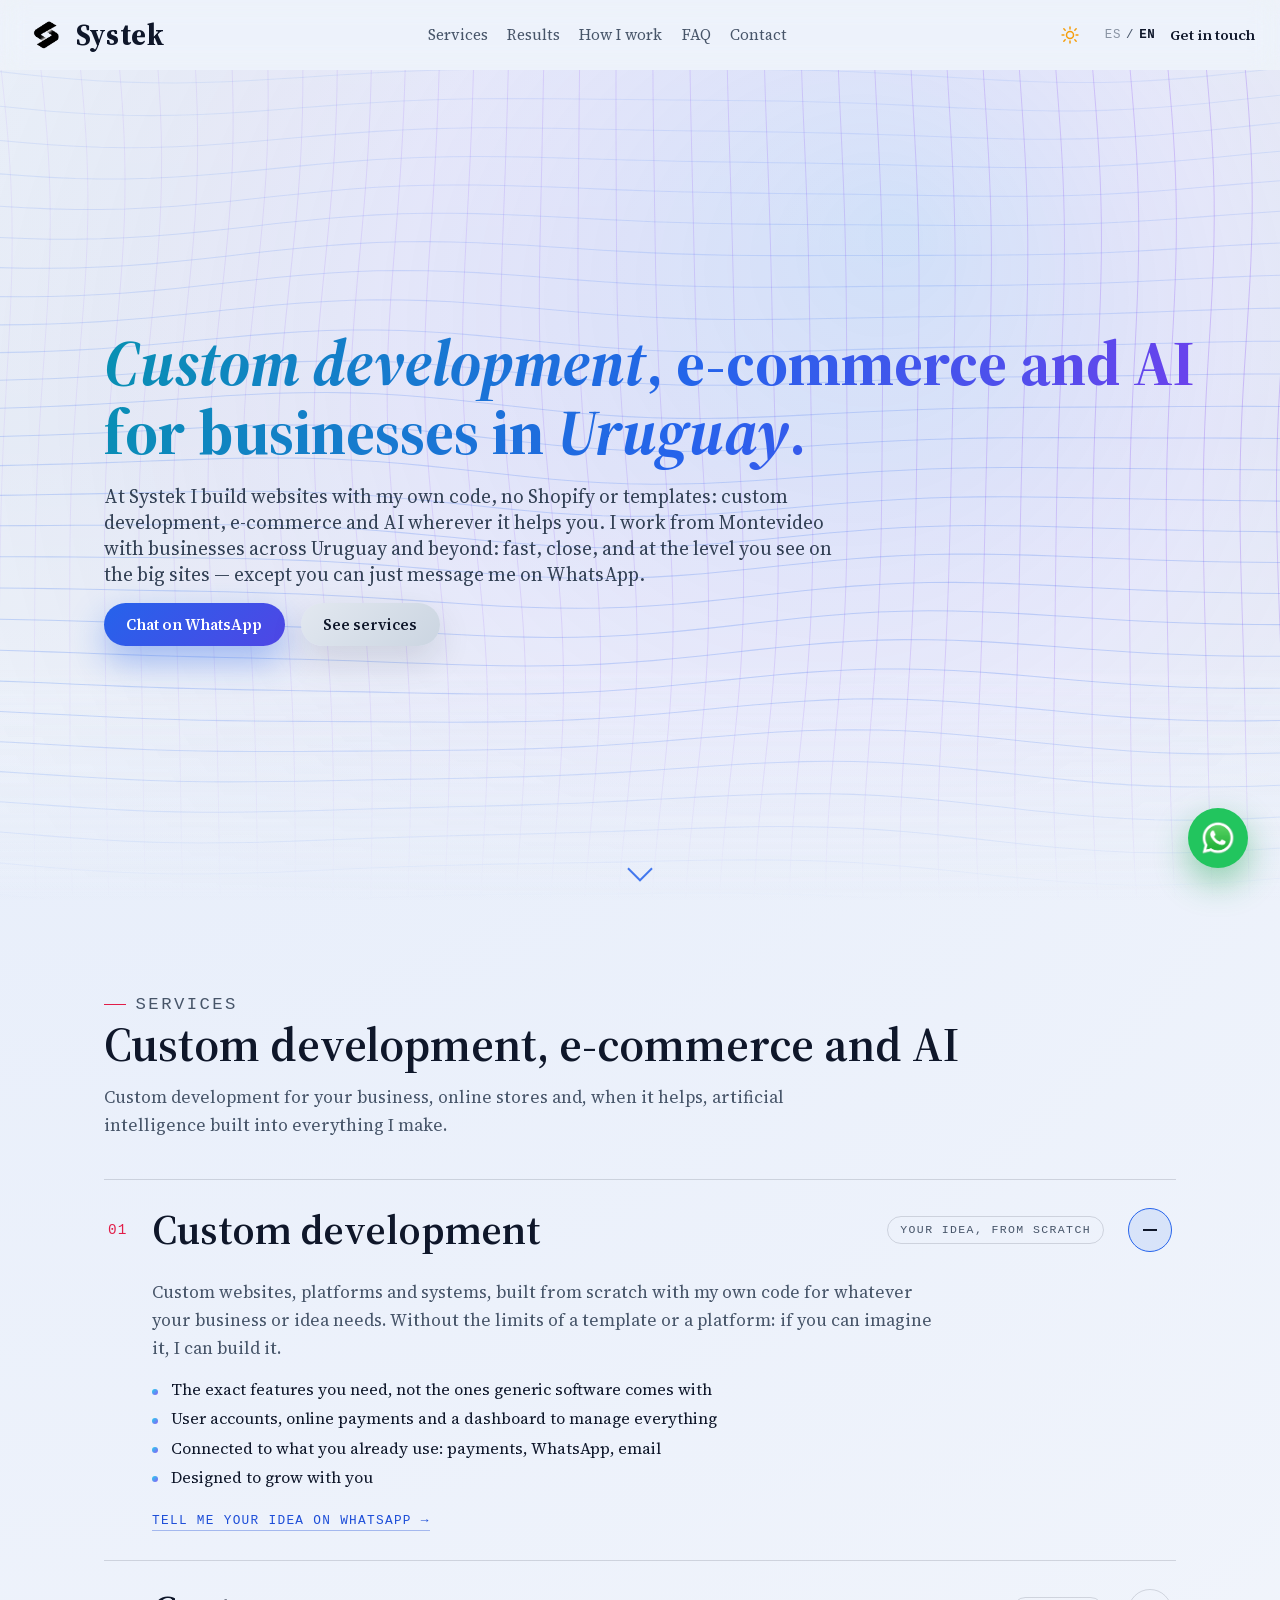
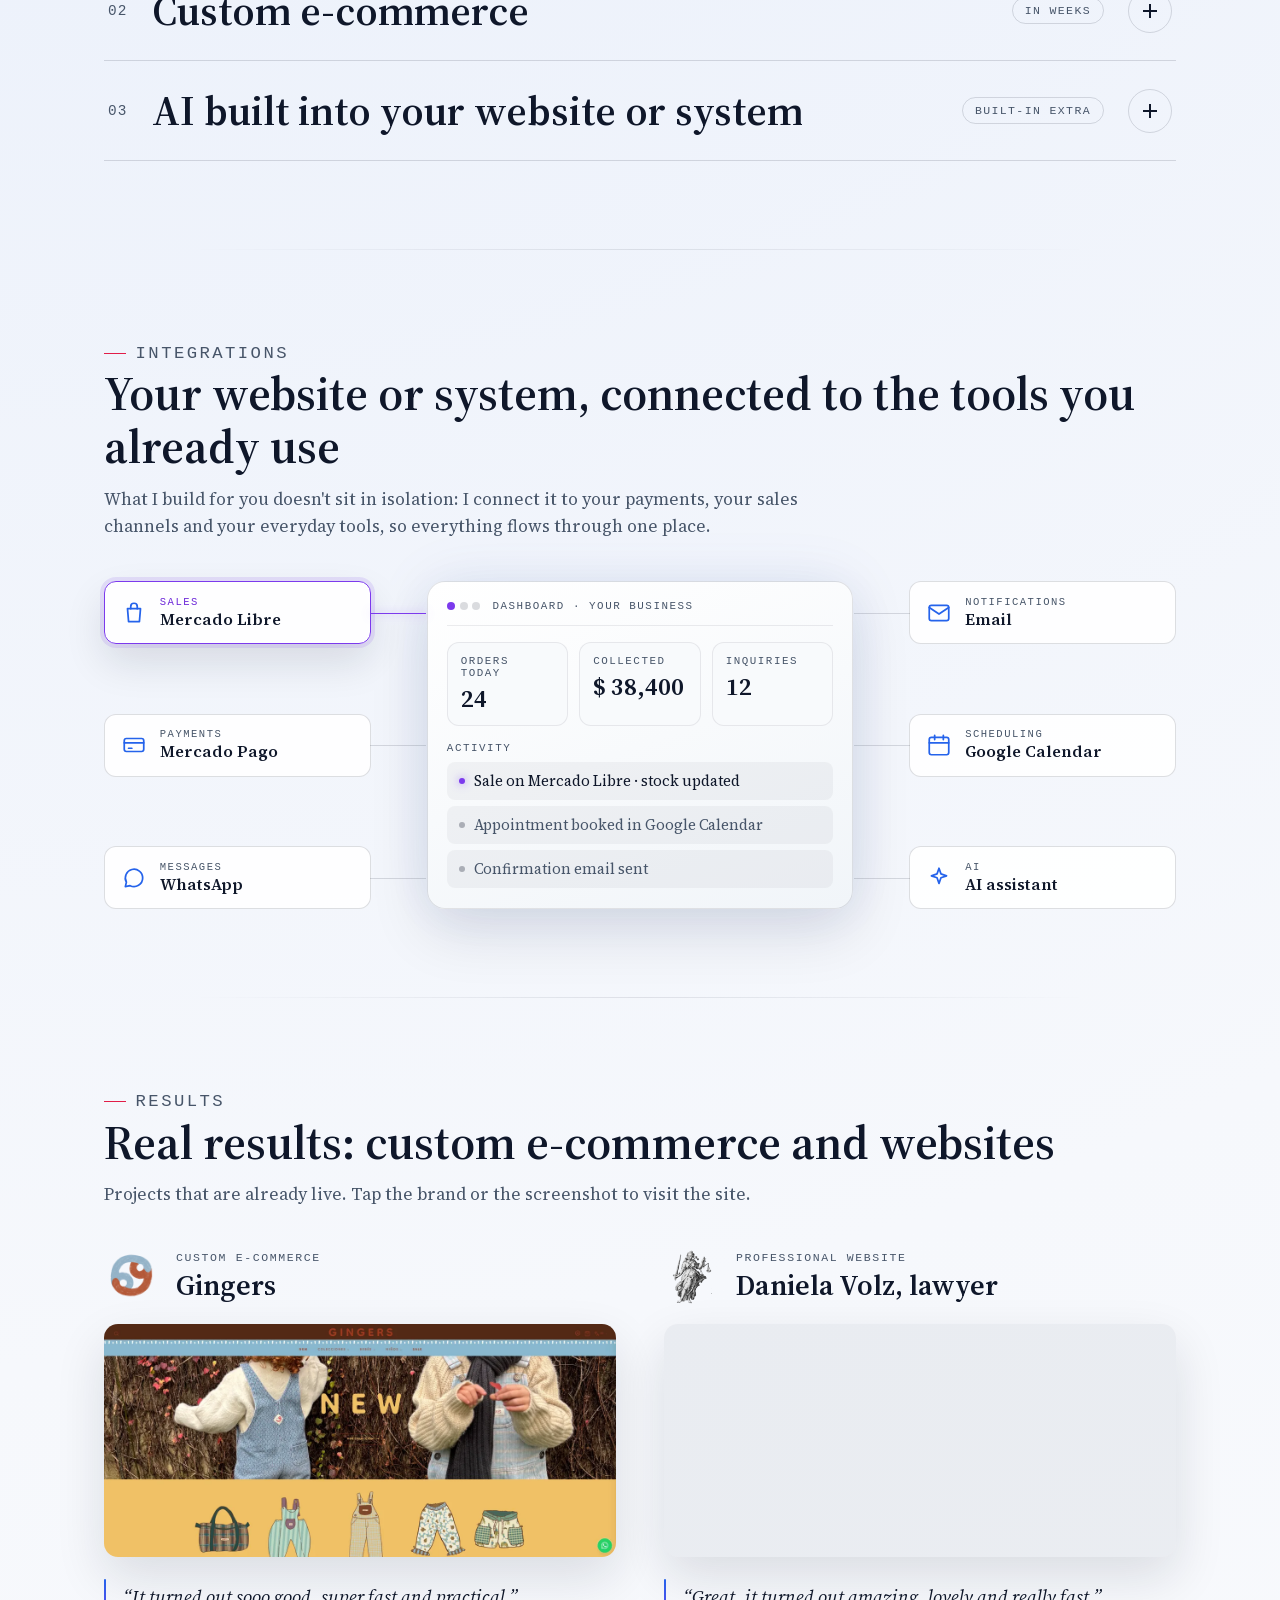
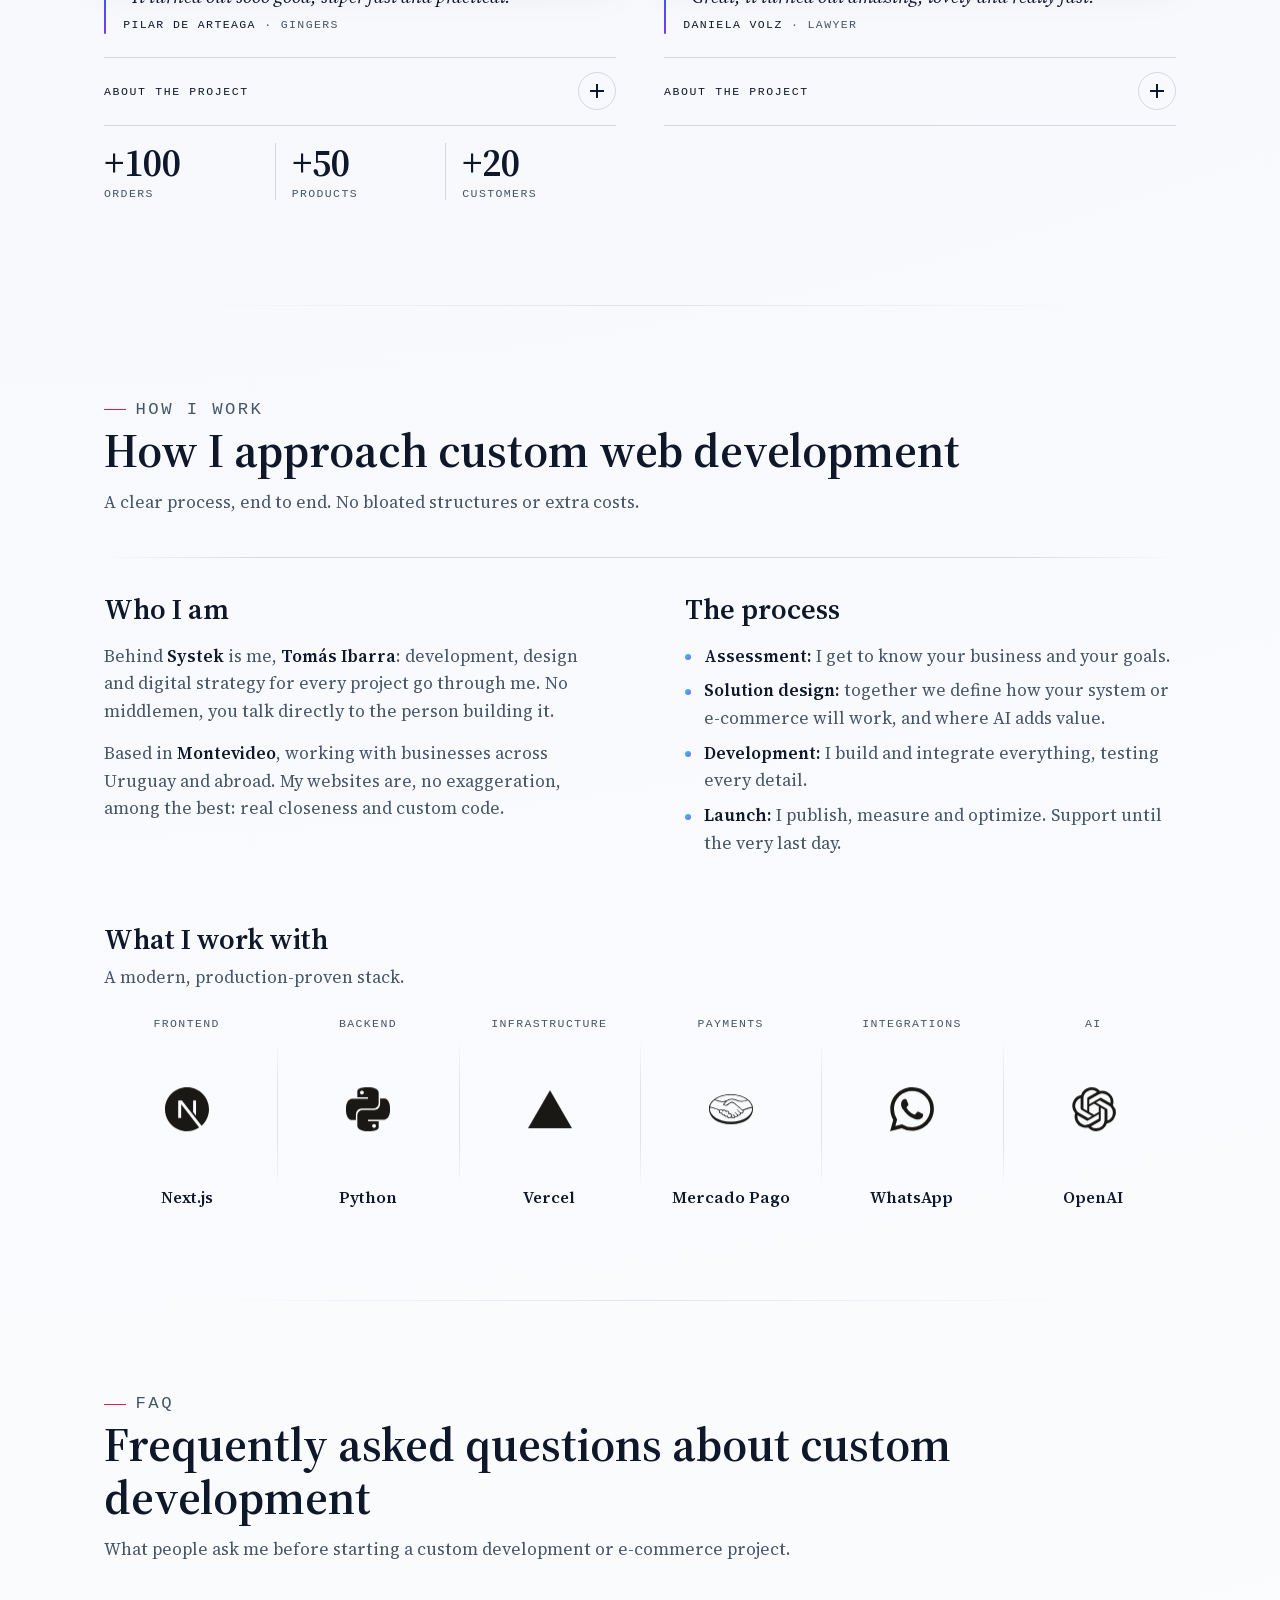
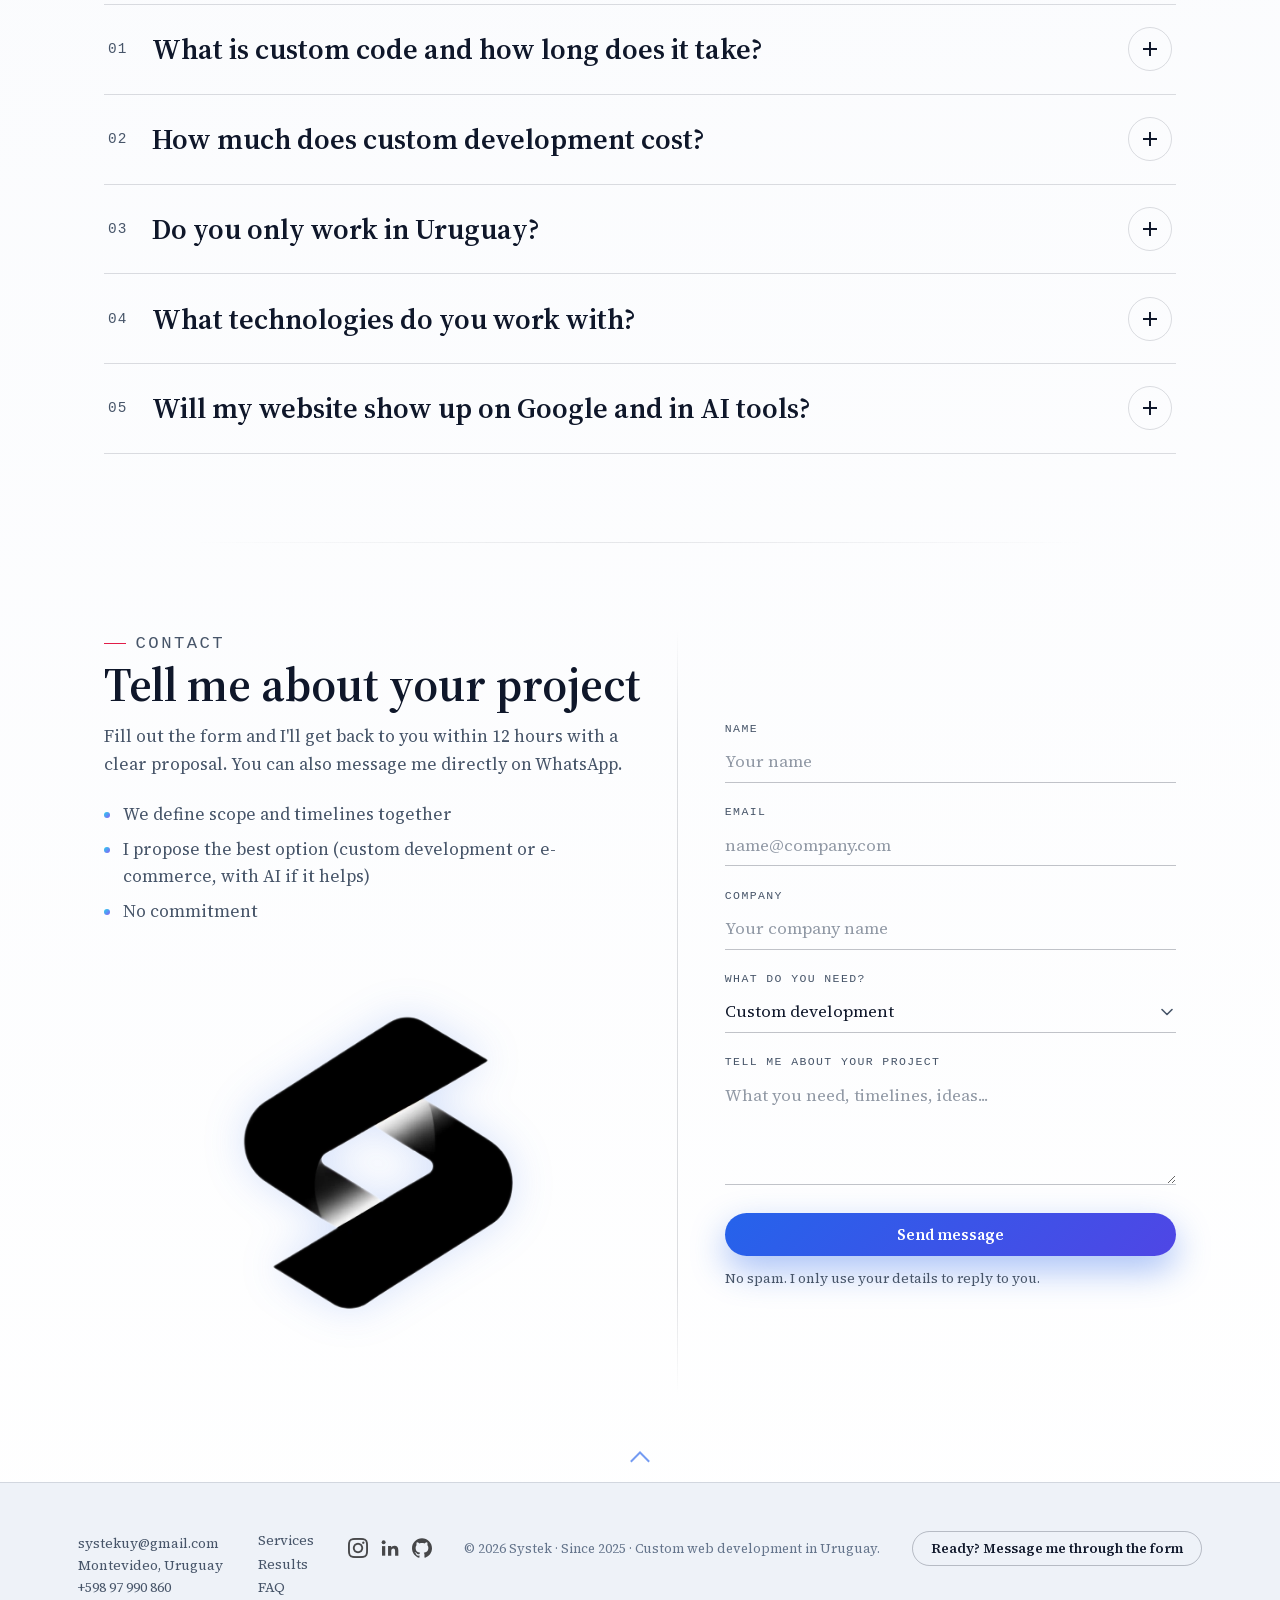
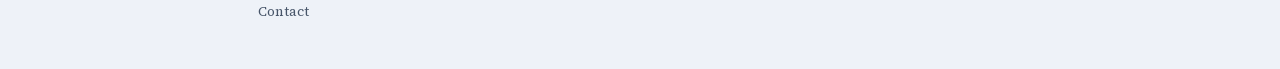
==== en/index.html @ 70f7b314 "Compatibilidad Mac/Safari y celular: círculo del tema desde el botón, select propio, hovers solo con" ====
<!DOCTYPE html>
<html lang="en" data-theme="light">
<head>
  <meta charset="UTF-8" />
  <meta name="viewport" content="width=device-width, initial-scale=1.0" />
  <title>Systek | Custom development, e-commerce and AI in Uruguay</title>
  <meta name="description" content="I build custom software, e-commerce and AI with my own code, no Shopify or templates. From Montevideo, Uruguay, for clients anywhere." />
  <meta name="author" content="Systek" />
  <meta name="robots" content="index, follow, max-image-preview:large, max-snippet:-1, max-video-preview:-1" />
  <meta name="theme-color" content="#eef2f8" />
  <link rel="canonical" href="https://www.systek.uy/en/" />
  <link rel="alternate" hreflang="es" href="https://www.systek.uy/" />
  <link rel="alternate" hreflang="en" href="https://www.systek.uy/en/" />
  <link rel="alternate" hreflang="x-default" href="https://www.systek.uy/" />

  <!-- Open Graph -->
  <meta property="og:title" content="Systek | Custom development, e-commerce and AI in Uruguay" />
  <meta property="og:description" content="Custom development, e-commerce and AI with my own code, no Shopify or templates. From Montevideo, Uruguay, for clients anywhere." />
  <meta property="og:image" content="https://www.systek.uy/imagenes/og-image.jpg" />
  <meta property="og:image:width" content="1200" />
  <meta property="og:image:height" content="630" />
  <meta property="og:image:alt" content="Systek: custom development, e-commerce and AI in Uruguay" />
  <meta property="og:url" content="https://www.systek.uy/en/" />
  <meta property="og:type" content="website" />
  <meta property="og:locale" content="en_US" />
  <meta property="og:locale:alternate" content="es_UY" />
  <meta property="og:site_name" content="Systek" />

  <!-- Twitter -->
  <meta name="twitter:card" content="summary_large_image" />
  <meta name="twitter:title" content="Systek | Custom development, e-commerce and AI in Uruguay" />
  <meta name="twitter:description" content="Custom development, e-commerce and AI with my own code, no Shopify or templates. From Montevideo, Uruguay, for clients anywhere." />
  <meta name="twitter:image" content="https://www.systek.uy/imagenes/og-image.jpg" />
  <meta name="twitter:image:alt" content="Systek: custom development, e-commerce and AI in Uruguay" />

  <!-- Icons / PWA-ish -->
  <link rel="icon" href="../imagenes/favicon.ico" sizes="any" />
  <link rel="icon" type="image/png" sizes="32x32" href="../imagenes/favicon-32.png" />
  <link rel="icon" type="image/png" sizes="48x48" href="../imagenes/favicon-48.png" />
  <link rel="apple-touch-icon" href="../imagenes/apple-touch-icon.png" />
  <link rel="manifest" href="../manifest.json" />

  <!-- Performance -->
  <link rel="preload" href="../font/Source_Serif_4/SourceSerif4-Variable-latin.woff2" as="font" type="font/woff2" crossorigin />
  <link rel="preload" href="../styles.css?v=20260923a" as="style" />
  <link rel="stylesheet" href="../styles.css?v=20260923a" />
  <!-- Versión en inglés de index.html: mismo diseño, CSS y JS. Si cambia el contenido en español, actualizar acá también. -->
  <script>
    (function () {
      var root = document.documentElement;
      root.classList.add("js");
      try {
        var theme = localStorage.getItem("theme");
        if (theme === "light" || theme === "dark") root.setAttribute("data-theme", theme);
      } catch (e) {}
    })();
  </script>

  <!-- JSON-LD en inglés: mismos @id que la versión en español (es la misma empresa) -->
  <script type="application/ld+json">
  {
    "@context": "https://schema.org",
    "@graph": [
      {
        "@type": "ProfessionalService",
        "@id": "https://www.systek.uy/#business",
        "name": "Systek",
        "description": "Custom web development with my own code, no Shopify or templates: custom software, custom e-commerce and integrated artificial intelligence (language-model assistants and automations) for businesses. Based in Montevideo, Uruguay, working with clients in Uruguay, Argentina and abroad.",
        "url": "https://www.systek.uy/",
        "image": "https://www.systek.uy/imagenes/og-image.jpg",
        "logo": "https://www.systek.uy/imagenes/Systek_LogoTransparente.webp",
        "email": "systekuy@gmail.com",
        "telephone": "+59897990860",
        "priceRange": "From USD 250",
        "foundingDate": "2025",
        "founder": { "@id": "https://www.systek.uy/#fundador" },
        "areaServed": [
          { "@type": "Country", "name": "Uruguay" },
          { "@type": "City", "name": "Montevideo" },
          { "@type": "Country", "name": "Argentina" }
        ],
        "address": {
          "@type": "PostalAddress",
          "addressLocality": "Montevideo",
          "addressCountry": "UY"
        },
        "hasMap": "https://maps.app.goo.gl/rZnhSp1rqTvkkSRV8",
        "sameAs": [
          "https://www.instagram.com/systek.uy/",
          "https://www.linkedin.com/company/systekuy/",
          "https://github.com/systekuy",
          "https://maps.app.goo.gl/rZnhSp1rqTvkkSRV8"
        ],
        "knowsAbout": [
          "custom software development",
          "custom web development",
          "custom e-commerce",
          "online stores with custom code",
          "AI integration",
          "AI chatbots for WhatsApp",
          "AI agents",
          "process automation with AI",
          "SEO",
          "GEO (Generative Engine Optimization)",
          "Next.js",
          "TypeScript",
          "Python",
          "FastAPI",
          "PostgreSQL",
          "Stripe",
          "PayPal",
          "Mercado Pago",
          "n8n"
        ]
      },
      {
        "@type": "WebPage",
        "@id": "https://www.systek.uy/en/#webpage",
        "url": "https://www.systek.uy/en/",
        "name": "Systek | Custom development, e-commerce and AI in Uruguay",
        "inLanguage": "en",
        "isPartOf": { "@id": "https://www.systek.uy/#website" },
        "about": { "@id": "https://www.systek.uy/#business" }
      },
      {
        "@type": "Person",
        "@id": "https://www.systek.uy/#fundador",
        "name": "Tomás Ibarra",
        "jobTitle": "Founder and software developer",
        "worksFor": { "@id": "https://www.systek.uy/#business" },
        "sameAs": ["https://www.linkedin.com/in/ttomasibarra/"]
      },
      {
        "@type": "FAQPage",
        "mainEntity": [
          {
            "@type": "Question",
            "name": "What is custom code and how long does it take?",
            "acceptedAnswer": {
              "@type": "Answer",
              "text": "It's a website, store or system built from scratch for your business, with its own code: no Shopify, no templates and no platform lock-in. You decide how every detail works and you have full control over your project. Timing? It depends on the scope, but a well-planned project usually takes weeks, not endless months: I start with a short assessment and give you real timelines."
            }
          },
          {
            "@type": "Question",
            "name": "How much does custom development cost?",
            "acceptedAnswer": {
              "@type": "Answer",
              "text": "Projects start at 250 USD. The final price depends on what you need: a professional website is not the same as an e-commerce store or a system with users, payments and integrations. After a short assessment I send you a clear quote, no fine print, so you know from day one how much you'll invest."
            }
          },
          {
            "@type": "Question",
            "name": "Do you only work in Uruguay?",
            "acceptedAnswer": {
              "@type": "Answer",
              "text": "No. I'm based in Montevideo and work with businesses all over Uruguay, and I also take projects from Argentina and anywhere else in the world. We handle everything online and over WhatsApp, directly with me."
            }
          },
          {
            "@type": "Question",
            "name": "What technologies do you work with?",
            "acceptedAnswer": {
              "@type": "Answer",
              "text": "Frontend with Next.js, TypeScript and Tailwind CSS; backend in Python with FastAPI and PostgreSQL; deployed on Vercel and Railway. I integrate payments with Stripe, PayPal, Payoneer or Mercado Pago, emails, WhatsApp and AI (OpenAI, Claude, Gemini, automations with n8n). Always with your own code and no closed platforms."
            }
          },
          {
            "@type": "Question",
            "name": "Will my website show up on Google and in AI tools?",
            "acceptedAnswer": {
              "@type": "Answer",
              "text": "I build it ready for that from the code up. SEO so Google shows you, and GEO so AI tools like ChatGPT, Gemini or Perplexity find you and recommend you when someone asks about what you do: speed, structured data, clear and easy-to-quote copy, and an llms.txt file made for AI. And if you want AI to work for your business too, I integrate artificial intelligence: AI chatbots for WhatsApp and your website that assist your customers 24/7, virtual assistants trained on your business information, AI agents that answer questions, take orders or book appointments, and process automation with n8n, using large language models (LLMs) from OpenAI (ChatGPT), Claude and Gemini."
            }
          }
        ]
      }
    ]
  }
  </script>

  <!-- Google Analytics 4 -->
  <script async src="https://www.googletagmanager.com/gtag/js?id=G-X9F97EE6YE"></script>
  <script>
    window.dataLayer = window.dataLayer || [];
    function gtag(){dataLayer.push(arguments);}
    gtag('js', new Date());
    gtag('config', 'G-X9F97EE6YE');
  </script>
</head>
<body id="top">
  <header class="nav">
    <div class="container nav-content">
      <a href="#top" class="logo">
        <img
          src="../imagenes/logo_blanco_transparente.webp"
          alt="Systek logo — custom web development in Uruguay"
          class="logo-img"
          width="42"
          height="42"
          fetchpriority="high"
        />
        <span class="logo-text">Systek</span>
      </a>
      <nav class="nav-links" aria-label="Main">
        <a href="#servicios">Services</a>
        <a href="#casos">Results</a>
        <a href="#proceso">How I work</a>
        <a href="#faq">FAQ</a>
        <a href="#contacto">Contact</a>
      </nav>
      <div class="nav-actions">
        <button type="button" class="theme-toggle" data-theme-toggle aria-label="Switch to light mode">
          <svg class="theme-icon theme-icon-moon" viewBox="0 0 24 24" aria-hidden="true">
            <path d="M20 14.2A8 8 0 1 1 9.8 4a6.3 6.3 0 0 0 10.2 10.2z" />
            <path class="theme-star" d="M17.2 2.6l.55 1.45 1.45.55-1.45.55-.55 1.45-.55-1.45-1.45-.55 1.45-.55z" />
            <path class="theme-star theme-star-2" d="M21.2 7.6l.35.9.9.35-.9.35-.35.9-.35-.9-.9-.35.9-.35z" />
          </svg>
          <svg class="theme-icon theme-icon-sun" viewBox="0 0 24 24" aria-hidden="true">
            <circle cx="12" cy="12" r="4.2" />
            <path d="M12 2.5v2.2M12 19.3v2.2M4.6 4.6l1.6 1.6M17.8 17.8l1.6 1.6M2.5 12h2.2M19.3 12h2.2M4.6 19.4l1.6-1.6M17.8 6.2l1.6-1.6" />
          </svg>
        </button>
        <div class="lang-switch" role="group" aria-label="Language">
          <a href="../" hreflang="es" lang="es">ES</a>
          <span aria-hidden="true">/</span>
          <a href="./" hreflang="en" lang="en" aria-current="true">EN</a>
        </div>
        <a href="#contacto" class="nav-cta">Get in touch</a>
      </div>
    </div>
  </header>

  <main>
    <section class="hero" aria-labelledby="hero-title">
      <div class="hero-bg" aria-hidden="true">
        <canvas id="hero-waves" class="hero-waves"></canvas>
      </div>
      <div class="container hero-grid-content">
        <div class="hero-copy">
          <h1 id="hero-title">
            <span class="gradient-text"><span class="hero-line"><span class="hero-part"><em>Custom development</em>,</span> <span class="hero-part">e-commerce and AI</span></span> <span class="hero-line">for businesses in <em>Uruguay</em>.</span></span>
          </h1>
          <p class="hero-tagline">One-of-a-kind work: you dream it, Systek builds it.</p>
          <p class="hero-subtitle">
            At Systek I build websites with my own code, no Shopify or templates: custom development, e-commerce and AI wherever it helps you.
            I work from Montevideo with businesses across Uruguay and beyond: fast, close, and at the level you see on the big sites — except you can just message me on WhatsApp.
          </p>
          <div class="hero-actions">
            <a href="https://wa.me/59897990860" class="btn" target="_blank" rel="noopener noreferrer">Chat on WhatsApp</a>
            <a href="#servicios" class="btn btn-secondary">See services</a>
          </div>
        </div>
      </div>
      <a href="#servicios" class="hero-scroll-hint" aria-label="Scroll down to services">
        <span class="hero-scroll-hint-icon" aria-hidden="true"></span>
      </a>
    </section>

    <section id="servicios" class="section" aria-labelledby="servicios-title">
      <div class="container">
        <div class="section-header reveal">
          <p class="eyebrow" aria-hidden="true">Services</p>
          <h2 id="servicios-title">Custom development, e-commerce and AI</h2>
          <p>Custom development for your business, online stores and, when it helps, artificial intelligence built into everything I make.</p>
        </div>

        <div class="services-accordion" data-accordion="first-open">
          <article class="service-item" data-accordion-item>
            <h3 class="service-heading">
              <button type="button" class="service-toggle" data-accordion-toggle id="servicio-desarrollos-btn" aria-expanded="true" aria-controls="servicio-desarrollos">
                <span class="service-num" aria-hidden="true">01</span>
                <span class="service-title">Custom development</span>
                <span class="service-tag">Your idea, from scratch</span>
                <span class="service-icon" aria-hidden="true"></span>
              </button>
            </h3>
            <div class="service-panel" data-accordion-panel id="servicio-desarrollos" role="region" aria-labelledby="servicio-desarrollos-btn">
              <div class="service-panel-inner">
                <p>
                  Custom websites, platforms and systems, built from scratch with my own code for whatever your
                  business or idea needs. Without the limits of a template or a platform: if you can imagine it,
                  I can build it.
                </p>
                <ul class="service-list">
                  <li>The exact features you need, not the ones generic software comes with</li>
                  <li>User accounts, online payments and a dashboard to manage everything</li>
                  <li>Connected to what you already use: payments, WhatsApp, email</li>
                  <li>Designed to grow with you</li>
                </ul>
                <a href="https://wa.me/59897990860" class="service-link" target="_blank" rel="noopener noreferrer">Tell me your idea on WhatsApp</a>
              </div>
            </div>
          </article>

          <article class="service-item" data-accordion-item>
            <h3 class="service-heading">
              <button type="button" class="service-toggle" data-accordion-toggle id="servicio-ecommerce-btn" aria-expanded="true" aria-controls="servicio-ecommerce">
                <span class="service-num" aria-hidden="true">02</span>
                <span class="service-title">Custom e-commerce</span>
                <span class="service-tag">In weeks</span>
                <span class="service-icon" aria-hidden="true"></span>
              </button>
            </h3>
            <div class="service-panel" data-accordion-panel id="servicio-ecommerce" role="region" aria-labelledby="servicio-ecommerce-btn">
              <div class="service-panel-inner">
                <p>
                  Your online store built from scratch with its own code, no Shopify or templates: it works the way
                  you want, not the way a platform lets you.
                </p>
                <ul class="service-list">
                  <li>Catalog, cart and checkout designed around your product</li>
                  <li>Payments with Stripe, PayPal or Mercado Pago (including international), shipping and analytics</li>
                  <li>SEO and GEO: get found on Google and recommended by AI tools like ChatGPT or Claude</li>
                </ul>
                <a href="#casos" class="service-link">See Gingers, an e-commerce store I built</a>
              </div>
            </div>
          </article>

          <article class="service-item" data-accordion-item>
            <h3 class="service-heading">
              <button type="button" class="service-toggle" data-accordion-toggle id="servicio-ia-btn" aria-expanded="true" aria-controls="servicio-ia">
                <span class="service-num" aria-hidden="true">03</span>
                <span class="service-title">AI built into your website or system</span>
                <span class="service-tag">Built-in extra</span>
                <span class="service-icon" aria-hidden="true"></span>
              </button>
            </h3>
            <div class="service-panel" data-accordion-panel id="servicio-ia" role="region" aria-labelledby="servicio-ia-btn">
              <div class="service-panel-inner">
                <p>
                  Artificial intelligence isn't a separate product: it's an extra I add to your system or
                  e-commerce. I use language models to build assistants that know your business and automations
                  that take repetitive tasks off your plate.
                </p>
                <ul class="service-list">
                  <li>Assistants that answer your customers 24/7 on your website or WhatsApp</li>
                  <li>Trained on your business information</li>
                  <li>Customer service and sales automations with n8n, connected to your system</li>
                  <li>With the models that fit each case best: OpenAI, Claude, Gemini or local options like Ollama</li>
                </ul>
                <a href="#integraciones" class="service-link">See what it connects to</a>
              </div>
            </div>
          </article>
        </div>
      </div>
    </section>

    <section id="integraciones" class="section" aria-labelledby="integraciones-title">
      <div class="container">
        <div class="section-header reveal">
          <p class="eyebrow" aria-hidden="true">Integrations</p>
          <h2 id="integraciones-title">Your website or system, connected to the tools you already use</h2>
          <p>
            What I build for you doesn't sit in isolation: I connect it to your payments, your sales channels and
            your everyday tools, so everything flows through one place.
          </p>
        </div>

        <div class="eco" data-eco>
          <ul class="eco-nodes eco-nodes-left">
            <li class="eco-node is-active" data-event="Sale on Mercado Libre · stock updated" data-effect="pedidos:1,cobrado:2350">
              <svg class="eco-icon" viewBox="0 0 24 24" aria-hidden="true"><path d="M6 8h12l-1 12H7L6 8z"/><path d="M9 8V6a3 3 0 0 1 6 0v2"/></svg>
              <span class="eco-label">Sales</span>
              <span class="eco-name">Mercado Libre</span>
            </li>
            <li class="eco-node" data-event="Payment approved with Mercado Pago · order confirmed" data-effect="pedidos:1,cobrado:1890">
              <svg class="eco-icon" viewBox="0 0 24 24" aria-hidden="true"><rect x="3" y="6" width="18" height="12" rx="2"/><path d="M3 10h18M7 15h3"/></svg>
              <span class="eco-label">Payments</span>
              <span class="eco-name">Mercado Pago</span>
            </li>
            <li class="eco-node" data-event="WhatsApp inquiry · answered instantly" data-effect="consultas:1">
              <svg class="eco-icon" viewBox="0 0 24 24" aria-hidden="true"><path d="M20 12a8 8 0 0 1-11.6 7.1L4 20l1-4.2A8 8 0 1 1 20 12z"/></svg>
              <span class="eco-label">Messages</span>
              <span class="eco-name">WhatsApp</span>
            </li>
          </ul>

          <div class="eco-panel" role="img" aria-label="Illustrative example of a management dashboard connected to Mercado Libre, Mercado Pago, WhatsApp, email, Google Calendar and an AI assistant">
            <div class="eco-panel-bar" aria-hidden="true">
              <span class="eco-dots"><i></i><i></i><i></i></span>
              <span class="eco-panel-title">Dashboard · your business</span>
            </div>
            <div class="eco-metrics" aria-hidden="true">
              <div class="eco-metric">
                <span class="eco-metric-label">Orders today</span>
                <span class="eco-metric-value" data-eco-metric="pedidos">24</span>
              </div>
              <div class="eco-metric">
                <span class="eco-metric-label">Collected</span>
                <span class="eco-metric-value" data-eco-metric="cobrado">$ 38,400</span>
              </div>
              <div class="eco-metric">
                <span class="eco-metric-label">Inquiries</span>
                <span class="eco-metric-value" data-eco-metric="consultas">12</span>
              </div>
            </div>
            <div class="eco-activity" aria-hidden="true">
              <span class="eco-activity-label">Activity</span>
              <ul class="eco-activity-list" data-eco-activity>
                <li class="is-new">Sale on Mercado Libre · stock updated</li>
                <li>Appointment booked in Google Calendar</li>
                <li>Confirmation email sent</li>
              </ul>
            </div>
          </div>

          <ul class="eco-nodes eco-nodes-right">
            <li class="eco-node" data-event="Confirmation email sent">
              <svg class="eco-icon" viewBox="0 0 24 24" aria-hidden="true"><rect x="3" y="5" width="18" height="14" rx="2"/><path d="m3 7 9 6 9-6"/></svg>
              <span class="eco-label">Notifications</span>
              <span class="eco-name">Email</span>
            </li>
            <li class="eco-node" data-event="Appointment booked in Google Calendar" data-effect="consultas:1">
              <svg class="eco-icon" viewBox="0 0 24 24" aria-hidden="true"><rect x="3" y="5" width="18" height="16" rx="2"/><path d="M3 10h18M8 3v4M16 3v4"/></svg>
              <span class="eco-label">Scheduling</span>
              <span class="eco-name">Google Calendar</span>
            </li>
            <li class="eco-node" data-event="AI assistant answered 5 inquiries" data-effect="consultas:5">
              <svg class="eco-icon" viewBox="0 0 24 24" aria-hidden="true"><path d="M12 3l1.8 5.2L19 10l-5.2 1.8L12 17l-1.8-5.2L5 10l5.2-1.8z"/></svg>
              <span class="eco-label">AI</span>
              <span class="eco-name">AI assistant</span>
            </li>
          </ul>
        </div>
      </div>
    </section>

    <section id="casos" class="section" aria-labelledby="casos-title">
      <div class="container">
        <div class="section-header reveal">
          <p class="eyebrow" aria-hidden="true">Results</p>
          <h2 id="casos-title">Real results: custom e-commerce and websites</h2>
          <p>Projects that are already live. Tap the brand or the screenshot to visit the site.</p>
        </div>
        <div class="cases-grid" data-accordion="closed">
          <article class="case reveal" data-accordion-item>
            <header class="case-head">
              <a class="case-logo-link" href="https://gingers.com.uy" target="_blank" rel="noopener noreferrer" tabindex="-1">
                <img src="../imagenes/gingers_logo.webp"
                     alt="Gingers logo"
                     class="case-logo case-logo-spin"
                     width="56"
                     height="56"
                     loading="lazy"
                     decoding="async" />
              </a>
              <div>
                <p class="case-kind">Custom e-commerce</p>
                <h3 class="case-title">
                  <a href="https://gingers.com.uy" target="_blank" rel="noopener noreferrer">Gingers</a>
                </h3>
              </div>
            </header>
            <a class="case-media" href="https://gingers.com.uy" target="_blank" rel="noopener noreferrer" tabindex="-1">
              <img src="../imagenes/gin.webp"
                   alt="Screenshot of the Gingers e-commerce store in Uruguay"
                   class="case-img"
                   width="1200"
                   height="546"
                   loading="lazy"
                   decoding="async" />
            </a>
            <blockquote class="case-quote">
              <p>“It turned out sooo good, super fast and practical.”</p>
              <footer><span class="case-quote-name">Pilar de Arteaga</span> · Gingers</footer>
            </blockquote>
            <div class="case-more">
              <button type="button" class="case-toggle" data-accordion-toggle id="caso-gingers-btn" aria-expanded="true" aria-controls="caso-gingers">
                <span>About the project</span>
                <span class="service-icon" aria-hidden="true"></span>
              </button>
              <div class="case-panel" data-accordion-panel id="caso-gingers" role="region" aria-labelledby="caso-gingers-btn">
                <div class="case-panel-inner">
                  <p>
                    <strong>Gingers</strong> needed its store built from scratch. Today its e-commerce is one of the business's main sources of revenue.
                  </p>
                  <p>
                    I built the store and its custom management dashboard: orders, products, customers and revenue in one place,
                    with Mercado Pago payments, automatic emails for every order, WhatsApp notifications and PDF invoices.
                  </p>
                  <a href="https://gingers.com.uy" class="service-link" target="_blank" rel="noopener noreferrer">Visit gingers.com.uy</a>
                </div>
              </div>
            </div>
            <ul class="case-metrics" aria-label="Gingers results">
              <li><strong data-count="100" data-prefix="+">+100</strong><span>orders</span></li>
              <li><strong data-count="50" data-prefix="+">+50</strong><span>products</span></li>
              <li><strong data-count="20" data-prefix="+">+20</strong><span>customers</span></li>
            </ul>
          </article>

          <article class="case reveal" data-accordion-item>
            <header class="case-head">
              <a class="case-logo-link" href="https://danielavolzabogada.com.uy" target="_blank" rel="noopener noreferrer" tabindex="-1">
                <img src="../imagenes/abogada_logo.webp"
                     alt="Daniela Volz, lawyer — logo"
                     class="case-logo"
                     width="56"
                     height="56"
                     loading="lazy"
                     decoding="async" />
              </a>
              <div>
                <p class="case-kind">Professional website</p>
                <h3 class="case-title">
                  <a href="https://danielavolzabogada.com.uy" target="_blank" rel="noopener noreferrer">Daniela Volz, lawyer</a>
                </h3>
              </div>
            </header>
            <a class="case-media" href="https://danielavolzabogada.com.uy" target="_blank" rel="noopener noreferrer" tabindex="-1">
              <img src="../imagenes/abogada.webp"
                   alt="Screenshot of Daniela Volz's professional website in Uruguay"
                   class="case-img"
                   width="1200"
                   height="546"
                   loading="lazy"
                   decoding="async" />
            </a>
            <blockquote class="case-quote">
              <p>“Great, it turned out amazing, lovely and really fast.”</p>
              <footer><span class="case-quote-name">Daniela Volz</span> · lawyer</footer>
            </blockquote>
            <div class="case-more">
              <button type="button" class="case-toggle" data-accordion-toggle id="caso-volz-btn" aria-expanded="true" aria-controls="caso-volz">
                <span>About the project</span>
                <span class="service-icon" aria-hidden="true"></span>
              </button>
              <div class="case-panel" data-accordion-panel id="caso-volz" role="region" aria-labelledby="caso-volz-btn">
                <div class="case-panel-inner">
                  <p>
                    A simple, fast website to showcase services. With solid SEO, it brought in new inquiries and projects.
                  </p>
                  <a href="https://danielavolzabogada.com.uy" class="service-link" target="_blank" rel="noopener noreferrer">Visit danielavolzabogada.com.uy</a>
                </div>
              </div>
            </div>
          </article>
        </div>
      </div>
    </section>

    <section id="proceso" class="section" aria-labelledby="proceso-title">
      <div class="container">
        <div class="section-header reveal">
          <p class="eyebrow" aria-hidden="true">How I work</p>
          <h2 id="proceso-title">How I approach custom web development</h2>
          <p>A clear process, end to end. No bloated structures or extra costs.</p>
        </div>

        <div class="steps">
          <div class="step reveal">
            <h3>Who I am</h3>
            <p>
              Behind <strong>Systek</strong> is me, <strong>Tomás Ibarra</strong>: development, design and digital strategy
              for every project go through me. No middlemen, you talk directly to the person building it.
            </p>
            <p>
              Based in <strong>Montevideo</strong>, working with businesses across Uruguay and abroad.
              My websites are, no exaggeration, among the best: real closeness and custom code.
            </p>
          </div>

          <div class="step reveal">
            <h3>The process</h3>
            <ul class="service-list">
              <li><strong>Assessment:</strong> I get to know your business and your goals.</li>
              <li><strong>Solution design:</strong> together we define how your system or e-commerce will work, and where AI adds value.</li>
              <li><strong>Development:</strong> I build and integrate everything, testing every detail.</li>
              <li><strong>Launch:</strong> I publish, measure and optimize. Support until the very last day.</li>
            </ul>
          </div>
        </div>

        <div class="stack reveal" aria-labelledby="stack-title">
          <h3 id="stack-title" class="stack-title">What I work with</h3>
          <p class="stack-intro">A modern, production-proven stack.</p>
          <div class="reels" data-reels>
          <div class="reel">
            <p class="reel-label">Frontend</p>
            <div class="reel-window">
              <ul class="reel-strip">
                <li class="is-focus"><img src="../imagenes/stack/nextdotjs.svg" alt="Next.js" width="48" height="48" loading="lazy" decoding="async" /></li>
                <li><img src="../imagenes/stack/typescript.svg" alt="TypeScript" width="48" height="48" loading="lazy" decoding="async" /></li>
                <li><img src="../imagenes/stack/tailwindcss.svg" alt="Tailwind CSS" width="48" height="48" loading="lazy" decoding="async" /></li>
              </ul>
            </div>
            <p class="reel-name">Next.js</p>
          </div>
          <div class="reel">
            <p class="reel-label">Backend</p>
            <div class="reel-window">
              <ul class="reel-strip">
                <li class="is-focus"><img src="../imagenes/stack/python.svg" alt="Python" width="48" height="48" loading="lazy" decoding="async" /></li>
                <li><img src="../imagenes/stack/fastapi.svg" alt="FastAPI" width="48" height="48" loading="lazy" decoding="async" /></li>
                <li><img src="../imagenes/stack/sqlalchemy.svg" alt="SQLAlchemy" width="48" height="48" loading="lazy" decoding="async" /></li>
                <li><img src="../imagenes/stack/postgresql.svg" alt="PostgreSQL" width="48" height="48" loading="lazy" decoding="async" /></li>
              </ul>
            </div>
            <p class="reel-name">Python</p>
          </div>
          <div class="reel">
            <p class="reel-label">Infrastructure</p>
            <div class="reel-window">
              <ul class="reel-strip">
                <li class="is-focus"><img src="../imagenes/stack/vercel.svg" alt="Vercel" width="48" height="48" loading="lazy" decoding="async" /></li>
                <li><img src="../imagenes/stack/railway.svg" alt="Railway" width="48" height="48" loading="lazy" decoding="async" /></li>
                <li><img src="../imagenes/stack/github.svg" alt="GitHub" width="48" height="48" loading="lazy" decoding="async" /></li>
              </ul>
            </div>
            <p class="reel-name">Vercel</p>
          </div>
          <div class="reel">
            <p class="reel-label">Payments</p>
            <div class="reel-window">
              <ul class="reel-strip">
                <li class="is-focus"><img src="../imagenes/stack/mercadopago.svg" alt="Mercado Pago" width="48" height="48" loading="lazy" decoding="async" /></li>
                <li><img src="../imagenes/stack/stripe.svg" alt="Stripe" width="48" height="48" loading="lazy" decoding="async" /></li>
                <li><img src="../imagenes/stack/paypal.svg" alt="PayPal" width="48" height="48" loading="lazy" decoding="async" /></li>
                <li><img src="../imagenes/stack/payoneer.svg" alt="Payoneer" width="48" height="48" loading="lazy" decoding="async" /></li>
              </ul>
            </div>
            <p class="reel-name">Mercado Pago</p>
          </div>
          <div class="reel">
            <p class="reel-label">Integrations</p>
            <div class="reel-window">
              <ul class="reel-strip">
                <li class="is-focus"><img src="../imagenes/stack/whatsapp.svg" alt="WhatsApp" width="48" height="48" loading="lazy" decoding="async" /></li>
                <li><img src="../imagenes/stack/resend.svg" alt="Resend" width="48" height="48" loading="lazy" decoding="async" /></li>
                <li><img src="../imagenes/stack/cloudinary.svg" alt="Cloudinary" width="48" height="48" loading="lazy" decoding="async" /></li>
                <li><img src="../imagenes/stack/googleanalytics.svg" alt="Google Analytics" width="48" height="48" loading="lazy" decoding="async" /></li>
                <li><img src="../imagenes/stack/googlesearchconsole.svg" alt="Search Console" width="48" height="48" loading="lazy" decoding="async" /></li>
              </ul>
            </div>
            <p class="reel-name">WhatsApp</p>
          </div>
          <div class="reel">
            <p class="reel-label">AI</p>
            <div class="reel-window">
              <ul class="reel-strip">
                <li class="is-focus"><img src="../imagenes/stack/openai.svg" alt="OpenAI" width="48" height="48" loading="lazy" decoding="async" /></li>
                <li><img src="../imagenes/stack/claude.svg" alt="Claude" width="48" height="48" loading="lazy" decoding="async" /></li>
                <li><img src="../imagenes/stack/googlegemini.svg" alt="Gemini" width="48" height="48" loading="lazy" decoding="async" /></li>
                <li><img src="../imagenes/stack/grok.svg" alt="Grok" width="48" height="48" loading="lazy" decoding="async" /></li>
                <li><img src="../imagenes/stack/ollama.svg" alt="Ollama" width="48" height="48" loading="lazy" decoding="async" /></li>
                <li><img src="../imagenes/stack/n8n.svg" alt="n8n" width="48" height="48" loading="lazy" decoding="async" /></li>
              </ul>
            </div>
            <p class="reel-name">OpenAI</p>
          </div>
          </div>
        </div>
      </div>
    </section>

    <section id="faq" class="section" aria-labelledby="faq-title">
      <div class="container">
        <div class="section-header reveal">
          <p class="eyebrow" aria-hidden="true">FAQ</p>
          <h2 id="faq-title">Frequently asked questions about custom development</h2>
          <p>What people ask me before starting a custom development or e-commerce project.</p>
        </div>
        <div class="faq-list" data-accordion="closed" data-hover-open>
          <div class="faq-item reveal" data-accordion-item>
            <h3 class="faq-q">
              <button type="button" class="faq-toggle" data-accordion-toggle id="faq-1-btn" aria-expanded="true" aria-controls="faq-1">
                <span class="faq-num" aria-hidden="true">01</span>
                <span class="faq-text">What is custom code and how long does it take?</span>
                <span class="service-icon" aria-hidden="true"></span>
              </button>
            </h3>
            <div class="faq-panel" data-accordion-panel id="faq-1" role="region" aria-labelledby="faq-1-btn">
              <div class="faq-panel-inner">
                <p>
                  It's a website, store or system built from scratch for your business, with its own code: no Shopify,
                  no templates and no platform lock-in. You decide how every detail works and you have full control
                  over your project. Timing? It depends on the scope, but a well-planned project usually takes weeks,
                  not endless months: I start with a short assessment and give you real timelines.
                </p>
              </div>
            </div>
          </div>
          <div class="faq-item reveal" data-accordion-item>
            <h3 class="faq-q">
              <button type="button" class="faq-toggle" data-accordion-toggle id="faq-2-btn" aria-expanded="true" aria-controls="faq-2">
                <span class="faq-num" aria-hidden="true">02</span>
                <span class="faq-text">How much does custom development cost?</span>
                <span class="service-icon" aria-hidden="true"></span>
              </button>
            </h3>
            <div class="faq-panel" data-accordion-panel id="faq-2" role="region" aria-labelledby="faq-2-btn">
              <div class="faq-panel-inner">
                <p>
                  Projects start at 250 USD. The final price depends on what you need: a professional website is not
                  the same as an e-commerce store or a system with users, payments and integrations. After a short
                  assessment I send you a clear quote, no fine print, so you know from day one how much you'll invest.
                </p>
              </div>
            </div>
          </div>
          <div class="faq-item reveal" data-accordion-item>
            <h3 class="faq-q">
              <button type="button" class="faq-toggle" data-accordion-toggle id="faq-3-btn" aria-expanded="true" aria-controls="faq-3">
                <span class="faq-num" aria-hidden="true">03</span>
                <span class="faq-text">Do you only work in Uruguay?</span>
                <span class="service-icon" aria-hidden="true"></span>
              </button>
            </h3>
            <div class="faq-panel" data-accordion-panel id="faq-3" role="region" aria-labelledby="faq-3-btn">
              <div class="faq-panel-inner">
                <p>
                  No. I'm based in Montevideo and work with businesses all over Uruguay, and I also take projects from
                  Argentina and anywhere else in the world. We handle everything online and over WhatsApp, directly with me.
                </p>
              </div>
            </div>
          </div>
          <div class="faq-item reveal" data-accordion-item>
            <h3 class="faq-q">
              <button type="button" class="faq-toggle" data-accordion-toggle id="faq-4-btn" aria-expanded="true" aria-controls="faq-4">
                <span class="faq-num" aria-hidden="true">04</span>
                <span class="faq-text">What technologies do you work with?</span>
                <span class="service-icon" aria-hidden="true"></span>
              </button>
            </h3>
            <div class="faq-panel" data-accordion-panel id="faq-4" role="region" aria-labelledby="faq-4-btn">
              <div class="faq-panel-inner">
                <p>
                  Frontend with Next.js, TypeScript and Tailwind CSS; backend in Python with FastAPI and PostgreSQL;
                  deployed on Vercel and Railway. I integrate payments with Stripe, PayPal, Payoneer or Mercado Pago,
                  emails, WhatsApp and AI (OpenAI, Claude, Gemini, automations with n8n). Always with your own code and
                  no closed platforms.
                </p>
              </div>
            </div>
          </div>
          <div class="faq-item reveal" data-accordion-item>
            <h3 class="faq-q">
              <button type="button" class="faq-toggle" data-accordion-toggle id="faq-5-btn" aria-expanded="true" aria-controls="faq-5">
                <span class="faq-num" aria-hidden="true">05</span>
                <span class="faq-text">Will my website show up on Google and in AI tools?</span>
                <span class="service-icon" aria-hidden="true"></span>
              </button>
            </h3>
            <div class="faq-panel" data-accordion-panel id="faq-5" role="region" aria-labelledby="faq-5-btn">
              <div class="faq-panel-inner">
                <p>
                  I build it ready for that from the code up. SEO so Google shows you, and GEO so AI tools like ChatGPT,
                  Gemini or Perplexity find you and recommend you when someone asks about what you do: speed, structured
                  data, clear and easy-to-quote copy, and an llms.txt file made for AI. And if you want AI to work for
                  your business too, I integrate artificial intelligence: AI chatbots for WhatsApp and your website that
                  assist your customers 24/7, virtual assistants trained on your business information, AI agents that
                  answer questions, take orders or book appointments, and process automation with n8n, using large
                  language models (LLMs) from OpenAI (ChatGPT), Claude and Gemini.
                </p>
              </div>
            </div>
          </div>
        </div>
      </div>
    </section>

    <section id="contacto" class="section contact" aria-labelledby="contacto-title">
      <div class="container contact-grid">
        <div class="reveal contact-intro">
          <p class="eyebrow" aria-hidden="true">Contact</p>
          <h2 id="contacto-title">Tell me about your project</h2>
          <p>
            Fill out the form and I'll get back to you within 12 hours with a clear proposal.
            You can also message me directly on WhatsApp.
          </p>
          <ul class="contact-list">
            <li>We define scope and timelines together</li>
            <li>I propose the best option (custom development or e-commerce, with AI if it helps)</li>
            <li>No commitment</li>
          </ul>

          <div class="contact-logo-wrap">
            <img
              src="../imagenes/logo_blanco_transparente.webp"
              alt="Systek logo"
              class="contact-logo"
              width="460"
              height="460"
              loading="lazy"
              decoding="async"
            />
          </div>
        </div>

        <form
          id="contact-form"
          class="contact-form reveal"
          action="#"
          method="POST"
          data-endpoint="https://formspree.io/f/meeyvgoj"
          novalidate
        >
          <div class="contact-form-fields" id="contact-form-fields">
            <input type="hidden" name="_subject" value="New message from Systek (English site)" />
            <div class="field">
              <label for="nombre">Name</label>
              <input id="nombre" name="nombre" type="text" required placeholder="Your name" autocomplete="name" />
            </div>
            <div class="field">
              <label for="email">Email</label>
              <input id="email" name="email" type="email" required placeholder="name@company.com" autocomplete="email" />
            </div>
            <div class="field">
              <label for="empresa">Company</label>
              <input id="empresa" name="empresa" type="text" placeholder="Your company name" autocomplete="organization" />
            </div>
            <div class="field">
              <label for="servicio">What do you need?</label>
              <select id="servicio" name="servicio">
                <option value="gestion">Custom development</option>
                <option value="ecommerce">Custom e-commerce</option>
                <option value="ia">Add AI to my website or system</option>
                <option value="otro">Something else</option>
              </select>
            </div>
            <div class="field">
              <label for="mensaje">Tell me about your project</label>
              <textarea id="mensaje" name="mensaje" rows="4" required placeholder="What you need, timelines, ideas..."></textarea>
            </div>
            <button type="submit" class="btn btn-full" id="contact-submit">Send message</button>
            <p class="form-hint" id="form-hint">
              No spam. I only use your details to reply to you.
            </p>
          </div>

          <div class="contact-form-success" id="contact-form-success" hidden>
            <div class="success-mark" aria-hidden="true">
              <svg viewBox="0 0 52 52" class="success-svg">
                <circle class="success-circle" cx="26" cy="26" r="24" fill="none" />
                <path class="success-check" fill="none" d="M14.1 27.2l7.1 7.2 16.7-16.8" />
              </svg>
            </div>
            <p class="success-title">Done!</p>
            <p class="success-text">Thanks, your message was sent.</p>
            <button type="button" class="btn btn-outline btn-small" id="send-another-msg">
              Send another message
            </button>
          </div>
        </form>
      </div>
    </section>
  </main>

  <footer class="footer">
    <a href="#top" class="footer-top" aria-label="Back to top">
      <span class="footer-top-icon" aria-hidden="true"></span>
    </a>
    <div class="footer-content">
      <div class="footer-contact">
        <p><a href="mailto:systekuy@gmail.com" class="footer-phone">systekuy@gmail.com</a></p>
        <p>Montevideo, Uruguay</p>
        <p><a href="https://wa.me/59897990860" target="_blank" rel="noopener noreferrer" class="footer-phone">+598 97 990 860</a></p>
      </div>

      <nav class="footer-links" aria-label="Footer">
        <a href="#servicios">Services</a>
        <a href="#casos">Results</a>
        <a href="#faq">FAQ</a>
        <a href="#contacto">Contact</a>
      </nav>

      <div class="footer-actions">
        <div class="social-links">
          <a href="https://www.instagram.com/systek.uy/" target="_blank" rel="noopener noreferrer" aria-label="Systek on Instagram">
            <img src="../imagenes/instagram.webp" alt="" width="20" height="20" loading="lazy" decoding="async" />
          </a>
          <a href="https://www.linkedin.com/company/systekuy/" target="_blank" rel="noopener noreferrer" aria-label="Systek on LinkedIn">
            <img src="../imagenes/linkedin.svg" alt="" width="20" height="20" loading="lazy" decoding="async" />
          </a>
          <a href="https://github.com/systekuy" target="_blank" rel="noopener noreferrer" aria-label="Systek on GitHub">
            <img src="../imagenes/github.svg" alt="" width="20" height="20" loading="lazy" decoding="async" />
          </a>
        </div>
        <span class="footer-note">© <span id="year">2026</span> Systek · Since 2025 · Custom web development in Uruguay.</span>
        <a href="#contacto" class="btn btn-small btn-outline">Ready? Message me through the form</a>
      </div>
    </div>
  </footer>

  <a href="https://wa.me/59897990860" class="whatsapp-floating" target="_blank" rel="noopener noreferrer" aria-label="Open WhatsApp chat with Systek"></a>

  <script src="../script.js?v=20260923a" defer></script>
</body>
</html>
---- styles.css ----
@font-face {
  font-family: "Source Serif 4";
  src: url("font/Source_Serif_4/SourceSerif4-Variable-latin.woff2") format("woff2");
  font-weight: 200 900;
  font-style: normal;
  font-display: swap;
}

@font-face {
  font-family: "Source Serif 4";
  src: url("font/Source_Serif_4/SourceSerif4-Italic-Variable-latin.woff2") format("woff2");
  font-weight: 200 900;
  font-style: italic;
  font-display: swap;
}

:root {
    --primary: #3b82f6;
    --primary-soft: rgba(59, 130, 246, 0.15);
    --text: #e5e7eb;
    --text-soft: #9ca3af;
    --border: rgba(148, 163, 184, 0.3);
    --radius-lg: 18px;
    --radius-md: 12px;
    --shadow-soft: 0 22px 60px rgba(15, 23, 42, 0.75);
    --font: "Source Serif 4", Georgia, "Times New Roman", serif;
    --font-mono: ui-monospace, "SFMono-Regular", "Cascadia Mono", Consolas, "Liberation Mono", monospace;
    --cherry: #f43f5e;
    /* Acento del panel de Integraciones (azul-violeta: el rojo parecía "pérdida") */
    --violet: #8b5cf6;
    --violet-soft: rgba(139, 92, 246, 0.18);
    --violet-text: #c4b5fd;
    --line: rgba(148, 163, 184, 0.35);
    --line-soft: rgba(148, 163, 184, 0.22);
    --footer-bg: #0f172a;
    color-scheme: dark;
    /* Escala tipográfica única para toda la página */
    --fs-h2: clamp(2rem, 4.4vw, 3rem);
    --fs-h3: clamp(1.6rem, 3.4vw, 2.6rem);
    --fs-h3-card: clamp(1.35rem, 2.4vw, 1.8rem);
    --fs-body: 1.08rem;
    --fs-label: 0.72rem;
    --lh-body: 1.6;
  }

  html {
    scroll-behavior: smooth;
    /* hidden = respaldo para iOS < 16, que no entiende clip (la marca de agua daba scroll horizontal) */
    overflow-x: hidden;
    overflow-x: clip;
  }

  *,
  *::before,
  *::after {
    box-sizing: border-box;
  }

  body {
    margin: 0;
    font-family: var(--font);
    font-weight: 400;
    background: radial-gradient(circle at top left, #1d283a 0, #020617 45%, #000 100%);
    color: var(--text);
  }

  /* Suavizado fino solo con texto claro sobre fondo oscuro (solo afecta a macOS; en el tema claro
     el texto se veía más flaco que en Windows) */
  :root:not([data-theme="light"]) body {
    -webkit-font-smoothing: antialiased;
    -moz-osx-font-smoothing: grayscale;
  }

body::before {
  content: "";
  position: fixed;
  top: -60px;
  right: -120px;
  width: 420px;
  height: 420px;
  max-width: 40vw;
  max-height: 40vw;
  background-image: url("imagenes/Systek_LogoTransparente.webp?v=20260726");
  background-repeat: no-repeat;
  background-size: contain;
  background-position: center;
  opacity: 0.04;
  pointer-events: none;
  z-index: -1;
  }

h1, h2, h3, h4, h5, h6 {
  font-family: var(--font);
  font-weight: 700;
}

button,
input,
select,
textarea,
.btn,
.nav-links,
.footer {
  font-family: inherit;
}

  /* Layout base */
  .container {
    width: 100%;
    max-width: 1120px;
    padding: 0 1.5rem;
    margin: 0 auto;
  }

  /* NAV — arriba: barra encastrada; al bajar: óvalo flotante. La barra mide siempre 70px (sin saltos de layout) */
  .nav {
    position: sticky;
    top: 0;
    z-index: 20;
    height: 70px;
  }

  .nav::before {
    content: "";
    position: absolute;
    inset: 0;
    background: #0b1224;
    transition: opacity 0.35s ease;
  }

  .nav.is-scrolled::before {
    opacity: 0;
  }

  .nav .container {
    position: relative;
    max-width: 1400px;   /* más ancho solo en la navbar */
    height: 70px;
  }

  .nav-content {
    display: flex;
    align-items: center;
    justify-content: space-between;
    border: 1px solid transparent;
    border-radius: 0;
    /* El blur está siempre (arriba no se nota: detrás está la barra opaca). Prenderlo y apagarlo con la clase
       hacía parpadear la navbar en Safari */
    -webkit-backdrop-filter: blur(14px) saturate(140%);
    backdrop-filter: blur(14px) saturate(140%);
    /* Volver arriba: se "incrusta" con un leve rebote */
    transition:
      max-width 0.6s cubic-bezier(0.34, 1.35, 0.64, 1),
      height 0.6s cubic-bezier(0.34, 1.35, 0.64, 1),
      transform 0.6s cubic-bezier(0.34, 1.35, 0.64, 1),
      padding 0.6s cubic-bezier(0.34, 1.35, 0.64, 1),
      border-radius 0.45s ease,
      background-color 0.35s ease,
      border-color 0.35s ease,
      box-shadow 0.35s ease;
  }

  .nav.is-scrolled .nav-content {
    max-width: min(1040px, calc(100% - 24px));
    height: 58px;
    transform: translateY(10px);
    padding: 0 0.6rem 0 1.25rem;
    border-radius: 999px;
    border-color: rgba(148, 163, 184, 0.22);
    background-color: rgba(11, 18, 36, 0.72);
    box-shadow: 0 18px 50px rgba(2, 6, 23, 0.55);
    /* Bajar: se despega suave, sin rebote */
    transition:
      max-width 0.5s cubic-bezier(0.22, 1, 0.36, 1),
      height 0.5s cubic-bezier(0.22, 1, 0.36, 1),
      transform 0.5s cubic-bezier(0.22, 1, 0.36, 1),
      padding 0.5s cubic-bezier(0.22, 1, 0.36, 1),
      border-radius 0.35s ease,
      background-color 0.35s ease,
      border-color 0.35s ease,
      box-shadow 0.35s ease;
  }

  .logo {
    display: flex;
    align-items: center;
    gap: 0.55rem;
    color: var(--text);
    text-decoration: none;
    position: relative;
    z-index: 2;
  }

  .logo-img {
    height: 42px;
    width: 42px;
    max-height: 42px;
    max-width: 42px;
    object-fit: contain;
    display: block;
    flex-shrink: 0;
  }

  .logo-text {
    font-family: var(--font);
    font-size: 1.85rem;
    font-weight: 700;
    letter-spacing: 0.02em;
    line-height: 1;
  }

  .case-media {
    width: 100%;
    margin-top: 1rem;
    border-radius: 14px;
    overflow: hidden;
    aspect-ratio: 1200 / 546;
    background: rgba(15, 23, 42, 0.6);
    box-shadow: 0 20px 50px rgba(0, 0, 0, 0.25);
  }

  .case-img {
    width: 100%;
    height: 100%;
    max-width: none;
    margin: 0;
    border-radius: 0;
    display: block;
    object-fit: cover;
    object-position: center center;
    box-shadow: none;
  }

  @media (hover: hover) {
    .case-media:hover .case-img {
      transform: scale(1.03);
      transition: transform 0.18s ease;
    }
  }

  .nav-links {
    display: flex;
    gap: 1.2rem;
    font-size: 0.95rem;
  }

  .nav-links a {
    color: var(--text-soft);
    text-decoration: none;
    padding: 0.25rem 0;
    border-bottom: 1px solid transparent;
    transition: color 0.2s ease, border-color 0.2s ease;
  }

  .nav-links a:hover {
    color: var(--text);
    border-color: rgba(148, 163, 184, 0.8);
  }

  /* BOTONES */
  .btn {
    display: inline-flex;
    align-items: center;
    justify-content: center;
    padding: 0.7rem 1.4rem;
    border-radius: 999px;
    border: none;
    background: linear-gradient(135deg, #2563eb, #4f46e5);
    color: white;
    font-weight: 600;
    font-size: 0.95rem;
    cursor: pointer;
    box-shadow: 0 14px 35px rgba(37, 99, 235, 0.4);
    transition: transform 0.15s ease, box-shadow 0.15s ease, background 0.15s ease;
  text-decoration: none;
  }

  /* Hovers que mueven o agrandan: solo con mouse (en pantallas táctiles quedaban "pegados" después de tocar) */
  @media (hover: hover) {
    .btn:hover {
      transform: translateY(-2px);
      box-shadow: 0 22px 55px rgba(37, 99, 235, 0.75);
    }
  }

  .btn-small {
    padding: 0.45rem 1.1rem;
    font-size: 0.85rem;
    box-shadow: none;
  }

  .btn-outline {
    background: transparent;
    border: 1px solid rgba(148, 163, 184, 0.5);
    color: var(--text);
  }

  @media (hover: hover) {
    .btn-outline:hover {
      background: rgba(15, 23, 42, 0.9);
      box-shadow: 0 14px 30px rgba(15, 23, 42, 0.85);
    }
  }

  .btn-full {
    width: 100%;
  }

.btn-secondary {
  background: linear-gradient(135deg, #4b5563, #111827);
  box-shadow: 0 14px 35px rgba(15, 23, 42, 0.6);
}

@media (hover: hover) {
  .btn-secondary:hover {
    box-shadow: 0 22px 55px rgba(15, 23, 42, 0.85);
  }
}

/* Compensa el scroll para la navbar fija */
#servicios,
#proceso,
#casos,
#faq,
#contacto {
  scroll-margin-top: 100px;
}

#faq {
  scroll-margin-top: 120px;
}

  /* HERO */
  .hero {
    position: relative;
    isolation: isolate;
    min-height: calc(100svh - 70px);
    display: flex;
    flex-direction: column;
    justify-content: center;
    padding: 3.5rem 0 5.5rem;
    overflow: hidden;
    z-index: 1;
  }

  /* El fondo del hero (color + ondas + oscurecido) se difumina abajo hacia el fondo de la página.
     Sin mask-image (en Safari/iOS, una máscara sobre un canvas animado se recalcula en cada frame):
     el color y el oscurecido terminan en transparente, y las ondas se difuminan dentro del canvas (script.js) */
  .hero-bg {
    position: absolute;
    inset: 0;
    z-index: 0;
    overflow: hidden;
    background: linear-gradient(#07111f 72%, rgba(7, 17, 31, 0));
  }

  .hero-waves {
    position: absolute;
    inset: 0;
    width: 100%;
    height: 100%;
    display: block;
    pointer-events: none;
  }

  .hero::after {
    content: "";
    position: absolute;
    inset: 0;
    z-index: 0;
    background: linear-gradient(
      to bottom,
      rgba(2, 6, 23, 0.15) 0%,
      rgba(2, 6, 23, 0.1) 45%,
      rgba(2, 6, 23, 0.32) 72%,
      rgba(2, 6, 23, 0) 100%
    );
    pointer-events: none;
  }

.hero-grid-content {
  display: flex;
  flex-direction: column;
  position: relative;
  z-index: 2;
  width: 100%;
}

.hero-copy {
  max-width: 1200px;
  margin: 0 auto;
  position: relative;
  z-index: 2;
}

/* La 1ª línea ("Desarrollos a medida, e-commerce e IA") mide ~16.25em en Source Serif 4 bold:
   el tamaño sale del ancho disponible para que entre siempre en un renglón */
.hero-copy h1 {
  font-size: min(4.4rem, calc((min(100vw - 20px, 1120px) - 3rem) / 16.8));
  font-weight: 700;
    line-height: 1.08;
    margin-bottom: 1rem;
    /* Sin text-shadow: con background-clip: text, Safari pinta la sombra encima del degradé y lo oscurece */
    position: relative;
    z-index: 2;
  }

  .gradient-text {
    background: linear-gradient(
      110deg,
      #22d3ee 0%,
      #3b82f6 25%,
      #8b5cf6 50%,
      #d946ef 75%,
      #22d3ee 100%
    );
    background-size: 220% 100%;
    -webkit-background-clip: text;
    background-clip: text;
    color: transparent;
    animation: title-gradient-flow 5s ease-in-out infinite;
  }

  /* Bloque con aire abajo y a la derecha: el recorte del degradé (background-clip: text)
     cortaba los descendentes (g, y) y la itálica */
  .hero-copy h1 .gradient-text {
    display: block;
    padding: 0 0.15em 0.18em 0;
    margin-bottom: -0.18em;
  }

  .hero-line {
    display: block;
    white-space: nowrap;
  }

  @keyframes title-gradient-flow {
    0% { background-position: 0% 50%; }
    50% { background-position: 100% 50%; }
    100% { background-position: 0% 50%; }
  }

  .hero-subtitle {
    color: #cbd5e1;
    font-size: 1.2rem;
    font-weight: 400;
    max-width: 46rem;
    margin: 1rem 0 1rem 0;
    text-align: left;
    text-shadow: 0 1px 12px rgba(2, 6, 23, 0.5);
    position: relative;
    z-index: 2;
  }

  /* Frase corta bajo el título: solo en celular */
  .hero-tagline {
    display: none;
  }

  .hero-actions {
    display: flex;
    gap: 1rem;
    margin-bottom: 1rem;
    flex-wrap: wrap;
  }

  .hero-scroll-hint {
    position: absolute;
    left: 50%;
    bottom: 1.35rem;
    transform: translateX(-50%);
    z-index: 3;
    display: inline-flex;
    align-items: center;
    justify-content: center;
    text-decoration: none;
  }

  .hero-scroll-hint-icon {
    width: 18px;
    height: 18px;
    border-right: 2px solid rgba(191, 219, 254, 0.9);
    border-bottom: 2px solid rgba(191, 219, 254, 0.9);
    transform: rotate(45deg);
    animation: hero-scroll-bounce 1.6s ease-in-out infinite;
  }

  @keyframes hero-scroll-bounce {
    0%, 100% { transform: rotate(45deg) translate(0, 0); opacity: 0.55; }
    50% { transform: rotate(45deg) translate(4px, 4px); opacity: 1; }
  }

  /* SECCIONES GENERALES */
  .section {
    padding: clamp(3.5rem, 7vw, 5.5rem) 0;
  position: relative;
  }

#servicios::before {
  display: none;
}

.section::before {
  content: "";
  position: absolute;
  left: 0;
  right: 0;
  top: 0;
  height: 1px;
  background: radial-gradient(circle at center, rgba(148, 163, 184, 0.4), transparent 70%);
  opacity: 0.7;
}

  .section-header {
    margin-bottom: 2.5rem;
  }

  .eyebrow {
    display: inline-flex;
    align-items: center;
    gap: 0.6rem;
    margin: 0 0 0.9rem;
    font-family: var(--font-mono);
    font-size: var(--fs-label);
    text-transform: uppercase;
    letter-spacing: 0.14em;
    color: var(--text-soft);
  }

  .eyebrow::before {
    content: "";
    width: 22px;
    height: 1px;
    background: var(--cherry);
  }

  .section-header h2,
  .contact-intro h2 {
    font-size: var(--fs-h2);
    font-weight: 600;
    line-height: 1.1;
    margin: 0 0 0.8rem;
  }

  .section-header p,
  .contact-intro > p {
    margin: 0;
    max-width: 46rem;
    font-size: var(--fs-body);
    line-height: var(--lh-body);
    color: var(--text-soft);
  }

/* SERVICIOS — acordeón numerado (se abre con click/Enter/Espacio, no con hover) */
.services-accordion {
  border-top: 1px solid var(--border);
}

.service-item {
  border-bottom: 1px solid var(--border);
}

.service-heading {
  margin: 0;
}

.service-toggle {
  width: 100%;
  display: grid;
  grid-template-columns: auto minmax(0, 1fr) auto auto;
  align-items: center;
  gap: 1.5rem;
  padding: 1.6rem 0.25rem;
  background: none;
  border: 0;
  color: var(--text);
  text-align: left;
  cursor: pointer;
}

.service-toggle:focus-visible {
  outline: 2px solid var(--primary);
  outline-offset: 4px;
  border-radius: 6px;
}

.service-num {
  font-family: var(--font-mono);
  font-size: 0.9rem;
  color: var(--text-soft);
  letter-spacing: 0.08em;
  transition: color 0.2s ease;
}

.service-title {
  font-family: var(--font);
  font-size: var(--fs-h3);
  font-weight: 600;
  line-height: 1.15;
}

.service-tag {
  font-family: var(--font-mono);
  font-size: var(--fs-label);
  font-weight: 500;
  text-transform: uppercase;
  letter-spacing: 0.12em;
  color: var(--text-soft);
  padding: 0.4rem 0.75rem;
  border: 1px solid var(--border);
  border-radius: 999px;
  white-space: nowrap;
}

.service-icon {
  position: relative;
  width: 44px;
  height: 44px;
  border: 1px solid var(--border);
  border-radius: 999px;
  transition: border-color 0.2s ease, background-color 0.2s ease, transform 0.3s ease;
}

.service-icon::before,
.service-icon::after {
  content: "";
  position: absolute;
  top: 50%;
  left: 50%;
  width: 14px;
  height: 2px;
  background: currentColor;
  transform: translate(-50%, -50%);
}

.service-icon::after {
  transform: translate(-50%, -50%) rotate(90deg);
  transition: transform 0.3s ease;
}

.service-toggle[aria-expanded="true"] .service-num {
  color: var(--cherry);
}

[aria-expanded="true"] > .service-icon {
  border-color: var(--primary);
  background: var(--primary-soft);
}

[aria-expanded="true"] > .service-icon::after {
  transform: translate(-50%, -50%) rotate(0deg);
}

.service-panel,
.case-panel,
.faq-panel {
  display: grid;
  grid-template-rows: 1fr;
  transition: grid-template-rows 0.35s ease, visibility 0.35s;
}

.service-panel-inner {
  overflow: hidden;
  padding-left: 3rem;
  max-width: 52rem;
}

.service-panel-inner > :last-child {
  margin-bottom: 1.8rem;
}

/* Solo colapsa si script.js inicializó el acordeón */
[data-accordion-ready] [data-accordion-item]:not(.is-open) [data-accordion-panel] {
  grid-template-rows: 0fr;
  visibility: hidden;
}

.service-panel p {
  margin: 0 0 1rem;
  color: var(--text-soft);
  font-size: var(--fs-body);
  line-height: var(--lh-body);
}

.service-list {
  list-style: none;
  margin: 0 0 1.2rem;
  padding: 0;
  display: grid;
  gap: 0.45rem;
}

.service-list li {
  position: relative;
  padding-left: 1.2rem;
}

.service-list li::before {
  content: "";
  position: absolute;
  left: 0;
  top: 0.65em;
  width: 6px;
  height: 6px;
  border-radius: 999px;
  background: linear-gradient(135deg, #22d3ee, #8b5cf6);
}

.service-link {
  display: inline-block;
  font-family: var(--font-mono);
  font-size: 0.8rem;
  text-transform: uppercase;
  letter-spacing: 0.1em;
  color: #93c5fd;
  text-decoration: none;
  border-bottom: 1px solid rgba(147, 197, 253, 0.4);
  padding-bottom: 0.15rem;
}

.service-link::after {
  content: " →";
}

.service-link:hover,
.service-link:focus-visible {
  color: #fff;
  border-color: #fff;
}

/* INTEGRACIONES — panel central + nodos satélite, siempre visible */
.eco {
  --eco-gap: 3.5rem;
  display: grid;
  grid-template-columns: minmax(0, 1fr) minmax(0, 1.6fr) minmax(0, 1fr);
  column-gap: var(--eco-gap);
  align-items: stretch;
}

.eco-nodes {
  list-style: none;
  margin: 0;
  padding: 0;
  display: flex;
  flex-direction: column;
  justify-content: space-between;
  gap: 1rem;
}

.eco-node {
  position: relative;
  display: grid;
  grid-template-columns: auto minmax(0, 1fr);
  grid-template-rows: auto auto;
  column-gap: 0.8rem;
  align-items: center;
  padding: 0.85rem 1rem;
  background: rgba(15, 23, 42, 0.9);
  border: 1px solid var(--border);
  border-radius: var(--radius-md);
  transition: border-color 0.4s ease, box-shadow 0.4s ease;
}

.eco-icon {
  grid-row: 1 / 3;
  width: 26px;
  height: 26px;
  fill: none;
  stroke: #93c5fd;
  stroke-width: 1.6;
  stroke-linecap: round;
  stroke-linejoin: round;
  transition: stroke 0.4s ease;
}

.eco-label {
  font-family: var(--font-mono);
  font-size: 0.66rem;
  text-transform: uppercase;
  letter-spacing: 0.14em;
  color: var(--text-soft);
}

.eco-name {
  font-size: 1.02rem;
  font-weight: 600;
}

/* Líneas finas hacia el panel */
.eco-node::after {
  content: "";
  position: absolute;
  top: 50%;
  width: var(--eco-gap);
  height: 1px;
  background: var(--line);
  transition: background-color 0.4s ease, box-shadow 0.4s ease;
}

.eco-nodes-left .eco-node::after {
  left: 100%;
}

.eco-nodes-right .eco-node::after {
  right: 100%;
}

.eco-node.is-active {
  border-color: var(--violet);
  box-shadow: 0 0 0 4px var(--violet-soft), 0 18px 40px rgba(2, 6, 23, 0.6);
}

.eco-node.is-active .eco-icon {
  stroke: var(--violet);
}

.eco-node.is-active .eco-label {
  color: var(--violet-text);
}

.eco-node.is-active::after {
  background: var(--violet);
  box-shadow: 0 0 10px rgba(139, 92, 246, 0.7);
}

.eco-panel {
  background: linear-gradient(160deg, #0b1224 0%, #050816 100%);
  border: 1px solid rgba(148, 163, 184, 0.4);
  border-radius: var(--radius-lg);
  box-shadow: var(--shadow-soft), 0 0 60px rgba(59, 130, 246, 0.12);
  padding: 1.1rem 1.2rem 1.3rem;
  display: flex;
  flex-direction: column;
  gap: 1rem;
}

.eco-panel-bar {
  display: flex;
  align-items: center;
  gap: 0.75rem;
  padding-bottom: 0.8rem;
  border-bottom: 1px solid rgba(148, 163, 184, 0.2);
}

.eco-dots {
  display: inline-flex;
  gap: 0.3rem;
}

.eco-dots i {
  width: 8px;
  height: 8px;
  border-radius: 999px;
  background: var(--line);
}

.eco-dots i:first-child {
  background: var(--violet);
}

.eco-panel-title,
.eco-metric-label,
.eco-activity-label {
  font-family: var(--font-mono);
  font-size: 0.68rem;
  text-transform: uppercase;
  letter-spacing: 0.14em;
  color: var(--text-soft);
}

.eco-metrics {
  display: grid;
  grid-template-columns: repeat(3, minmax(0, 1fr));
  gap: 0.7rem;
}

.eco-metric {
  display: flex;
  flex-direction: column;
  gap: 0.35rem;
  padding: 0.8rem;
  background: rgba(15, 23, 42, 0.85);
  border: 1px solid rgba(148, 163, 184, 0.2);
  border-radius: var(--radius-md);
}

.eco-metric-value {
  font-size: 1.55rem;
  font-weight: 600;
  line-height: 1.1;
  font-variant-numeric: tabular-nums;
  transition: color 0.6s ease;
}

.eco-metric-value.is-bump {
  color: var(--violet-text);
  transition: color 0.15s ease;
}

.eco-activity {
  display: flex;
  flex-direction: column;
  gap: 0.5rem;
}

.eco-activity-list {
  list-style: none;
  margin: 0;
  padding: 0;
  display: grid;
  gap: 0.4rem;
}

.eco-activity-list li {
  position: relative;
  padding: 0.55rem 0.8rem 0.55rem 1.7rem;
  font-size: 0.92rem;
  color: var(--text-soft);
  background: rgba(15, 23, 42, 0.6);
  border-radius: 8px;
}

.eco-activity-list li::before {
  content: "";
  position: absolute;
  left: 0.75rem;
  top: 50%;
  width: 6px;
  height: 6px;
  margin-top: -3px;
  border-radius: 999px;
  background: rgba(148, 163, 184, 0.5);
}

.eco-activity-list li.is-new {
  color: var(--text);
  animation: eco-in 0.45s ease;
}

.eco-activity-list li.is-new::before {
  background: var(--violet);
  box-shadow: 0 0 8px rgba(139, 92, 246, 0.8);
}

@keyframes eco-in {
  from { opacity: 0; transform: translateY(-6px); }
  to { opacity: 1; transform: translateY(0); }
}

/* STACK */
.stack {
  margin-top: 4rem;
}

.stack-title {
  margin: 0 0 0.5rem;
  font-size: var(--fs-h3-card);
  font-weight: 600;
  line-height: 1.2;
}

.stack-intro {
  margin: 0 0 1.6rem;
  font-size: var(--fs-body);
  line-height: var(--lh-body);
  color: var(--text-soft);
}

/* Tragamonedas: una columna por área, los logos giran en vertical y el nombre se actualiza abajo */
.reels {
  display: grid;
  grid-template-columns: repeat(6, minmax(0, 1fr));
  gap: 1rem;
}

.reel {
  position: relative;
  --reel-item: 84px;
  display: flex;
  flex-direction: column;
  align-items: stretch;
  gap: 0.7rem;
  min-width: 0;
}

.reel-label {
  margin: 0;
  font-family: var(--font-mono);
  font-size: var(--fs-label);
  text-transform: uppercase;
  letter-spacing: 0.12em;
  color: var(--text-soft);
  text-align: center;
  white-space: nowrap;
  overflow: hidden;
  text-overflow: ellipsis;
}

/* Sin caja: el giro se difumina arriba y abajo, y dos líneas finas marcan el logo enfocado */
.reel + .reel::before {
  content: "";
  position: absolute;
  left: -0.5rem;
  top: 12%;
  bottom: 12%;
  width: 1px;
  background: linear-gradient(transparent, var(--line-soft) 30%, var(--line-soft) 70%, transparent);
}

.reel-window {
  position: relative;
  height: calc(var(--reel-item) * 1.6);
  overflow: hidden;
  -webkit-mask-image: linear-gradient(transparent, #000 17%, #000 83%, transparent);
  mask-image: linear-gradient(transparent, #000 17%, #000 83%, transparent);
}

.reel-strip {
  list-style: none;
  margin: 0;
  padding: 0;
  transform: translateY(calc(var(--reel-item) * 0.3));
  transition: transform 0.8s cubic-bezier(0.3, 1.3, 0.5, 1);
  will-change: transform;
}

.reel-strip li {
  height: var(--reel-item);
  display: flex;
  align-items: center;
  justify-content: center;
}

.reel-strip img {
  width: 44px;
  height: 44px;
  opacity: 0.25;
  transform: scale(0.78);
  transition: opacity 0.6s ease, transform 0.6s ease;
}

.reel-strip li.is-focus img {
  opacity: 1;
  transform: scale(1);
}

.reel-strip.no-anim,
.reel-strip.no-anim img {
  transition: none;
}

.reel-name {
  margin: 0;
  min-height: 1.5em;
  font-size: 1.02rem;
  font-weight: 600;
  text-align: center;
  line-height: 1.3;
}

.reel-name.is-swap {
  animation: reel-name 0.5s ease;
}

@keyframes reel-name {
  from { opacity: 0; transform: translateY(8px); }
  to { opacity: 1; transform: translateY(0); }
}

/* PROCESO */

/* Sin cards: columnas separadas por líneas que se difuminan en las puntas */
.steps {
  position: relative;
  display: grid;
  grid-template-columns: repeat(2, minmax(0, 1fr));
  padding-top: 2.2rem;
}

.steps::before {
  content: "";
  position: absolute;
  top: 0;
  left: 0;
  right: 0;
  height: 1px;
  background: linear-gradient(90deg, transparent, var(--line) 15%, var(--line) 85%, transparent);
}

.step {
  position: relative;
  padding: 0 2.8rem 0 0;
}

.step + .step {
  padding: 0 0 0 2.8rem;
}

.step h3 {
  margin: 0 0 1rem;
  font-size: var(--fs-h3-card);
  font-weight: 600;
  line-height: 1.2;
}

.step p,
.step li {
  font-size: var(--fs-body);
  line-height: var(--lh-body);
  color: var(--text-soft);
}

.step p {
  margin: 0 0 0.9rem;
}

.step p:last-child,
.step .service-list {
  margin-bottom: 0;
}

.step strong {
  color: var(--text);
  font-weight: 600;
}

/* CASOS — sin card: logo + título, captura, métricas que cuentan y detalle desplegable */
.cases-grid {
  display: grid;
  grid-template-columns: repeat(auto-fit, minmax(min(100%, 420px), 1fr));
  gap: 3.5rem 3rem;
  align-items: start;
}

.case-head {
  display: flex;
  align-items: center;
  gap: 1rem;
  margin-bottom: 1.2rem;
}

.case-logo-link {
  display: flex;
  flex-shrink: 0;
  border-radius: 10px;
  transition: transform 0.2s ease;
}

@media (hover: hover) {
  .case-logo-link:hover {
    transform: scale(1.05);
  }
}

.case-logo {
  width: 56px;
  height: 56px;
  flex-shrink: 0;
  object-fit: contain;
  aspect-ratio: 1 / 1;
}

/* Logo de Gingers: giro continuo de 360° */
.case-logo-spin {
  animation: case-logo-spin 8s linear infinite;
}

@keyframes case-logo-spin {
  to { transform: rotate(360deg); }
}

.case-kind {
  margin: 0 0 0.3rem;
  font-family: var(--font-mono);
  font-size: var(--fs-label);
  text-transform: uppercase;
  letter-spacing: 0.14em;
  color: var(--text-soft);
}

.case-title {
  margin: 0;
  font-size: var(--fs-h3-card);
  font-weight: 600;
  line-height: 1.15;
}

.case-title a {
  color: inherit;
  text-decoration: none;
  background-image: linear-gradient(currentColor, currentColor);
  background-size: 0 1px;
  background-position: 0 100%;
  background-repeat: no-repeat;
  transition: background-size 0.3s ease;
}

.case-title a:hover,
.case-title a:focus-visible {
  background-size: 100% 1px;
}

.case .case-media {
  display: block;
  margin-top: 0;
}

.case-metrics {
  list-style: none;
  margin: 1.4rem 0 0;
  padding: 1.1rem 0;
  display: grid;
  grid-auto-flow: column;
  grid-auto-columns: minmax(0, 1fr);
  border-top: 1px solid var(--border);
}

.case-metrics li {
  display: flex;
  flex-direction: column;
  gap: 0.2rem;
  padding: 0 1rem;
  border-left: 1px solid var(--border);
}

.case-metrics li:first-child {
  padding-left: 0;
  border-left: 0;
}

.case-metrics strong {
  font-size: clamp(1.8rem, 3.2vw, 2.4rem);
  font-weight: 600;
  line-height: 1.05;
  font-variant-numeric: tabular-nums;
}

.case-metrics span {
  font-family: var(--font-mono);
  font-size: var(--fs-label);
  text-transform: uppercase;
  letter-spacing: 0.12em;
  color: var(--text-soft);
}

/* Testimonio: sin caja, una línea azul-violeta a la izquierda */
.case-quote {
  position: relative;
  margin: 1.4rem 0 0;
  padding: 0.2rem 0 0.2rem 1.2rem;
}

.case-quote::before {
  content: "";
  position: absolute;
  left: 0;
  top: 0;
  bottom: 0;
  width: 2px;
  border-radius: 2px;
  background: linear-gradient(var(--primary), var(--violet));
}

.case-quote p {
  margin: 0 0 0.5rem;
  font-size: 1.15rem;
  font-style: italic;
  line-height: 1.5;
  color: var(--text);
}

.case-quote footer {
  font-family: var(--font-mono);
  font-size: var(--fs-label);
  text-transform: uppercase;
  letter-spacing: 0.12em;
  color: var(--text-soft);
}

.case-quote-name {
  color: var(--text);
}

.case-quote + .case-more {
  margin-top: 1.4rem;
}

/* Métricas debajo de "Sobre el proyecto": sin doble línea con el borde del desplegable */
.case-more + .case-metrics {
  margin-top: 0;
  border-top: 0;
}

.case-more {
  border-top: 1px solid var(--border);
  border-bottom: 1px solid var(--border);
}

.case-media + .case-more {
  margin-top: 1.4rem;
}

.case-toggle {
  width: 100%;
  display: flex;
  align-items: center;
  justify-content: space-between;
  gap: 1rem;
  padding: 0.9rem 0;
  background: none;
  border: 0;
  color: var(--text);
  cursor: pointer;
  font-family: var(--font-mono);
  font-size: var(--fs-label);
  text-transform: uppercase;
  letter-spacing: 0.14em;
  text-align: left;
}

.case-toggle .service-icon {
  width: 38px;
  height: 38px;
}

.case-toggle:focus-visible {
  outline: 2px solid var(--primary);
  outline-offset: 4px;
  border-radius: 6px;
}

.case-panel-inner {
  overflow: hidden;
}

.case-panel p {
  margin: 0 0 0.9rem;
  font-size: var(--fs-body);
  line-height: var(--lh-body);
  color: var(--text-soft);
}

.case-panel strong {
  color: var(--text);
}

.case-panel-inner > :last-child {
  margin-bottom: 1.3rem;
}

/* ANIMACIONES DE SCROLL (solo con JS: sin JS el contenido se ve igual) */
.js .reveal {
  opacity: 0;
  transform: translateY(24px) scale(0.98);
  transition: opacity 0.6s ease, transform 0.6s ease;
}

.js .reveal.in-view {
  opacity: 1;
  transform: translateY(0) scale(1);
}

  /* CONTACTO */
  .contact {
    background: #050819;
  }

  .contact-grid {
    display: grid;
    grid-template-columns: minmax(0, 1.3fr) minmax(0, 1.2fr);
    gap: 2rem;
    align-items: stretch;
  }

  .contact-list {
    list-style: none;
    margin: 1.4rem 0 0;
    padding: 0;
    display: grid;
    gap: 0.45rem;
    font-size: var(--fs-body);
    line-height: var(--lh-body);
    color: var(--text-soft);
  }

  .contact-list li {
    position: relative;
    padding-left: 1.2rem;
  }

  .contact-list li::before {
    content: "";
    position: absolute;
    left: 0;
    top: 0.65em;
    width: 6px;
    height: 6px;
    border-radius: 999px;
    background: linear-gradient(135deg, #22d3ee, #8b5cf6);
  }

  /* Sin card: separado del texto por una línea vertical difuminada */
  .contact-form {
    position: relative;
    padding: 0 0 0 3rem;
    min-height: 420px;
    display: flex;
    flex-direction: column;
    justify-content: center;
  }

  .contact-form::before {
    content: "";
    position: absolute;
    left: 0;
    top: 0;
    bottom: 0;
    width: 1px;
    background: linear-gradient(transparent, var(--line) 15%, var(--line) 85%, transparent);
  }

  .contact-form-success {
    display: flex;
    flex-direction: column;
    align-items: center;
    justify-content: center;
    text-align: center;
    gap: 0.75rem;
    padding: 1.5rem 0.5rem;
    animation: success-fade-in 0.45s ease;
  }

  .contact-form-success[hidden] {
    display: none;
  }

  .success-mark {
    width: 88px;
    height: 88px;
    margin-bottom: 0.35rem;
  }

  .success-svg {
    width: 100%;
    height: 100%;
  }

  .success-circle {
    stroke: #22c55e;
    stroke-width: 2.5;
    stroke-dasharray: 166;
    stroke-dashoffset: 166;
    animation: success-circle 0.6s ease forwards;
  }

  .success-check {
    stroke: #22c55e;
    stroke-width: 3.2;
    stroke-linecap: round;
    stroke-linejoin: round;
    stroke-dasharray: 48;
    stroke-dashoffset: 48;
    animation: success-check 0.35s 0.45s ease forwards;
  }

  .success-title {
    margin: 0;
    font-size: 1.45rem;
    font-weight: 700;
    color: #bbf7d0;
  }

  .success-text {
    margin: 0 0 0.6rem;
    color: var(--text-soft);
    font-size: 1.05rem;
  }

  @keyframes success-fade-in {
    from { opacity: 0; transform: translateY(8px); }
    to { opacity: 1; transform: translateY(0); }
  }

  @keyframes success-circle {
    to { stroke-dashoffset: 0; }
  }

  @keyframes success-check {
    to { stroke-dashoffset: 0; }
  }

  .field {
    margin-bottom: 1.4rem;
  }

  .field label {
    display: block;
    font-family: var(--font-mono);
    font-size: var(--fs-label);
    text-transform: uppercase;
    letter-spacing: 0.12em;
    color: var(--text-soft);
    margin-bottom: 0.4rem;
  }

  /* Campos integrados: solo una línea abajo */
  input,
  select,
  textarea {
    width: 100%;
    padding: 0.55rem 0;
    border: 0;
    border-bottom: 1px solid rgba(148, 163, 184, 0.4);
    border-radius: 0;
    background: transparent;
    color: var(--text);
    font-family: inherit;
    font-size: 1.05rem;
    transition: border-color 0.2s ease, box-shadow 0.2s ease;
    /* Sin estilo nativo: en Safari/iOS el select era un botón gris y los inputs traían sombra interna */
    -webkit-appearance: none;
    appearance: none;
  }

  /* Flecha propia del select (la nativa se fue con appearance: none) */
  select {
    padding-right: 1.6rem;
    background-image: url("data:image/svg+xml,%3Csvg xmlns='http://www.w3.org/2000/svg' viewBox='0 0 12 8'%3E%3Cpath d='M1 1.5l5 5 5-5' fill='none' stroke='%239ca3af' stroke-width='1.6' stroke-linecap='round' stroke-linejoin='round'/%3E%3C/svg%3E");
    background-repeat: no-repeat;
    background-position: right 0.2rem center;
    background-size: 12px 8px;
    cursor: pointer;
  }

  select option {
    background: #0b1224;
    color: var(--text);
  }

  input::placeholder,
  textarea::placeholder {
    color: rgba(148, 163, 184, 0.55);
  }

  input:-webkit-autofill,
  textarea:-webkit-autofill {
    -webkit-text-fill-color: var(--text);
    transition: background-color 9999s ease 0s;
  }

  input:focus,
  select:focus,
  textarea:focus {
    outline: none;
    border-bottom-color: var(--primary);
    box-shadow: 0 1px 0 0 var(--primary);
  }

  textarea {
    resize: vertical;
  }

  .form-hint {
    margin-top: 0.8rem;
    font-size: 0.85rem;
    color: var(--text-soft);
  }

  .form-hint.is-error {
    color: #fca5a5;
  }

  .contact-intro {
    display: flex;
    flex-direction: column;
    height: 100%;
  }

  .contact-logo-wrap {
    display: flex;
    justify-content: center;
    align-items: center;
    flex: 1;
    margin-top: 0.5rem;
    padding: 0;
    min-height: 0;
  }

  .contact-logo {
    width: min(460px, 100%);
    max-height: 100%;
    height: auto;
    object-fit: contain;
    display: block;
    /* Brillo fijo y solo flota: animar el drop-shadow repintaba la imagen en cada frame (tirones en Safari) */
    filter: drop-shadow(0 0 20px rgba(99, 102, 241, 0.28));
    animation: logo-float 6s ease-in-out infinite;
    will-change: transform;
  }

  @keyframes logo-float {
    0%, 100% { transform: translateY(0); }
    50% { transform: translateY(-10px); }
  }

  @media (prefers-reduced-motion: reduce) {
    .case-logo-spin,
    .footer-top-icon,
    .theme-star,
    .contact-logo,
    .gradient-text,
    .hero-scroll-hint-icon,
    .eco-activity-list li.is-new,
    .whatsapp-floating::after,
    .footer-top:hover .footer-top-icon,
    .footer-top:focus-visible .footer-top-icon {
      animation: none;
    }

    .nav-content,
    .nav.is-scrolled .nav-content,
    .service-panel,
    .case-panel,
    .faq-panel,
    .reel-strip,
    .reel-strip img {
      transition: none;
    }

    .reel-name.is-swap {
      animation: none;
    }
  }

 /* FOOTER */
.footer {
  border-top: 1px solid rgba(148, 163, 184, 0.4);
  padding: 3rem 1rem;  /* más espacio arriba y abajo */
  background: var(--footer-bg);
  position: relative;
  z-index: 1;
  color: var(--text-soft);
}

.footer-content {
  display: flex;
  justify-content: space-between;
  align-items: flex-start;
  width: 90%;
  max-width: 1400px;
  margin: 0 auto;
  gap: 2rem;
  font-size: 0.85rem;
}

.footer-contact p {
  margin: 0.2rem 0;
}

.footer-phone {
  color: inherit;
  text-decoration: none;
  transition: color 0.2s;
}

.footer-phone:hover {
  color: var(--primary);
}

.footer-links {
  display: flex;
  flex-direction: column;
  gap: 0.3rem;
}

.footer-links a {
  color: var(--text-soft);
  text-decoration: none;
  transition: color 0.2s;
}

.footer-links a:hover {
  color: var(--primary);
}

.footer-actions {
  display: flex;
  flex-direction: row;  /* fila en desktop */
  align-items: center;
  gap: 2rem;
}

.social-links {
  display: flex;
  gap: 0.75rem;
}

.social-links a {
  display: inline-flex;
}

.social-links img {
  opacity: 0.7;
  transition: opacity 0.25s ease, filter 0.25s ease, transform 0.25s ease;
}

.social-links a:focus-visible img {
  opacity: 1;
  transform: translateY(-2px);
  filter: drop-shadow(0 0 6px rgba(147, 197, 253, 0.85));
}

@media (hover: hover) {
  .social-links a:hover img {
    opacity: 1;
    transform: translateY(-2px);
    filter: drop-shadow(0 0 6px rgba(147, 197, 253, 0.85));
  }
}

.footer-note {
  color: rgba(148, 163, 184, 0.9);
  font-size: 0.8rem;
}

/* WhatsApp flotante */
.whatsapp-floating {
  position: fixed;
  bottom: 2rem;
  right: 2rem;
  width: 60px;
  height: 60px;
  border-radius: 999px;
  background-color: #22c55e;
  background-image: url("imagenes/whatsapp.webp");
  background-repeat: no-repeat;
  background-position: center;
  background-size: 36px 36px;
  box-shadow: 0 14px 34px rgba(22, 163, 74, 0.45);
  text-decoration: none;
  z-index: 9999;
  transition: transform 0.2s ease;
  /* Evita que transforms de ancestros/stacking lo “atrapen” visualmente */
  transform: translateZ(0);
  -webkit-backface-visibility: hidden;
  backface-visibility: hidden;
  isolation: isolate;
  pointer-events: auto;
}

/* El pulso es un anillo aparte y más espaciado: antes la animación pisaba el transform y el hover no andaba */
.whatsapp-floating::after {
  content: "";
  position: absolute;
  inset: 0;
  z-index: -1;
  border-radius: inherit;
  animation: whatsapp-pulse 2.6s ease-out infinite;
  pointer-events: none;
}

@media (hover: hover) {
  .whatsapp-floating:hover {
    transform: translateY(-2px) scale(1.05);
  }
}

@keyframes whatsapp-pulse {
  0% { box-shadow: 0 0 0 0 rgba(34, 197, 94, 0.55); }
  60%, 100% { box-shadow: 0 0 0 14px rgba(34, 197, 94, 0); }
}

/* RESPONSIVE GENERAL */
@media (max-width: 900px) {
  /* Navegación */
  .nav-links {
    display: none;
  }

  .hero {
    min-height: calc(100svh - 70px);
    justify-content: center;
    padding: 2.8rem 0 4.8rem;
  }

  /* Hero */
  .hero-grid-content {
    grid-template-columns: minmax(0, 1fr);
  }

  .contact-logo {
    width: min(340px, 80%);
  }

  /* Grids generales */
  .steps {
    grid-template-columns: repeat(2, minmax(0, 1fr));
  }

  .reels {
    grid-template-columns: repeat(3, minmax(0, 1fr));
    row-gap: 1.6rem;
  }

  /* El logo grande de Contacto se va: el logo queda como marca de agua fija, difuminada, en toda la pantalla */
  .contact-logo-wrap {
    display: none;
  }

  /* Apoyado sobre el borde derecho, a media altura, con casi la mitad fuera de pantalla */
  body::before {
    top: 50%;
    left: auto;
    right: 0;
    width: min(92vw, 520px);
    height: auto;
    max-width: none;
    max-height: none;
    aspect-ratio: 1 / 1;
    transform: translate(45%, -50%);
    opacity: 0.09;
    /* Sin filter: blur: en un elemento fixed, iOS lo recalculaba con el scroll */
    -webkit-mask-image: radial-gradient(circle, #000 30%, transparent 70%);
    mask-image: radial-gradient(circle, #000 30%, transparent 70%);
  }

  /* Contacto sin fondo propio, para que la marca de agua se vea también ahí */
  .contact {
    background: transparent;
  }

  /* Integraciones: panel arriba, nodos en dos columnas con líneas verticales */
  .eco {
    --eco-gap: 1.1rem;
    grid-template-columns: repeat(2, minmax(0, 1fr));
    grid-template-areas:
      "panel panel"
      "left right";
    column-gap: 1rem;
    row-gap: var(--eco-gap);
  }

  .eco-panel { grid-area: panel; }
  .eco-nodes-left { grid-area: left; }
  .eco-nodes-right { grid-area: right; }

  .eco-nodes {
    gap: var(--eco-gap);
    justify-content: flex-start;
  }

  .eco-node::after,
  .eco-nodes-left .eco-node::after,
  .eco-nodes-right .eco-node::after {
    top: auto;
    bottom: 100%;
    left: 50%;
    right: auto;
    width: 1px;
    height: var(--eco-gap);
  }

  .contact-grid {
    grid-template-columns: minmax(0, 1fr);
  }

  .contact-form {
    padding: 2.4rem 0 0;
  }

  .contact-form::before {
    top: 0;
    bottom: auto;
    right: 0;
    width: auto;
    height: 1px;
    background: linear-gradient(90deg, transparent, var(--line) 15%, var(--line) 85%, transparent);
  }

  .reel + .reel::before {
    display: none;
  }

  /* Footer */
  .footer-content {
    flex-direction: column;
    align-items: flex-start;
    gap: 1.5rem;
    width: 95%;
  }

  .footer-actions {
    flex-direction: column;
    align-items: flex-start;
    gap: 1rem;
  }

  .footer-links {
    flex-direction: row;
    flex-wrap: wrap;
    gap: 1rem;
  }
}

@media (max-width: 640px) {
  /* Hero */
  .hero {
    min-height: calc(100svh - 70px);
    justify-content: center;
    padding: 2.2rem 0 4.6rem;
  }

  .hero-copy h1 {
    line-height: 1.12;
    margin-bottom: 0.85rem;
  }

  .hero-subtitle {
    font-size: 1.08rem;
    line-height: 1.45;
    margin: 0.75rem 0 1.15rem;
  }

  .hero-actions {
    margin-bottom: 0;
    gap: 0.75rem;
  }

  .hero-actions .btn {
    padding: 0.7rem 1.2rem;
    font-size: 0.95rem;
  }

  .hero-scroll-hint {
    bottom: 1.1rem;
    font-size: 0.78rem;
  }

  /* Grids móviles */
  .steps,
  .cases-grid {
    grid-template-columns: minmax(0, 1fr);
  }

  .reels {
    grid-template-columns: repeat(3, minmax(0, 1fr));
    gap: 1.2rem 0.6rem;
  }

  .reel {
    --reel-item: 60px;
  }

  /* La monoespaciada cambia según el sistema (SF Mono en iPhone es más ancha que Consolas):
     más chica y con menos espaciado para que "Infraestructura" entre sin cortarse en cualquiera */
  .reel-label {
    font-size: 0.6rem;
    letter-spacing: 0.04em;
  }

  .reel-strip img {
    width: 34px;
    height: 34px;
  }

  .reel-name {
    font-size: 0.85rem;
  }

  /* Servicios: título arriba, tag abajo */
  .service-toggle {
    grid-template-columns: auto minmax(0, 1fr) auto;
    grid-template-areas:
      "num title icon"
      ". tag icon";
    column-gap: 0.9rem;
    row-gap: 0.6rem;
    padding: 1.3rem 0;
  }

  .service-num { grid-area: num; align-self: start; padding-top: 0.45rem; }
  .service-title { grid-area: title; }
  .service-tag { grid-area: tag; justify-self: start; white-space: normal; }
  .service-toggle .service-icon { grid-area: icon; width: 40px; height: 40px; }

  .service-panel-inner,
  .faq-panel p {
    padding-left: 0;
  }

  .faq-toggle {
    gap: 0.75rem;
    padding: 1rem 0;
    font-size: 1.12rem;
    line-height: 1.3;
  }

  .faq-toggle .service-icon {
    width: 34px;
    height: 34px;
  }

  .faq-num {
    font-size: 0.72rem;
  }

  .faq-panel p {
    margin-bottom: 1.2rem;
  }

  /* Título en 3 renglones: "Desarrollos a medida," / "e-commerce e IA" / "para negocios en Uruguay."
     El más largo mide ~11.85em: el tamaño sale del ancho para que entre justo */
  .hero-copy h1 {
    font-size: calc((100vw - 20px - 3rem) / 12.3);
  }

  .hero-part {
    display: block;
  }

  /* La bajada en celular es solo la frase corta (el subtítulo largo queda para desktop) */
  .hero-subtitle {
    display: none;
  }

  .hero-tagline {
    display: block;
    margin: 0.2rem 0 1.4rem;
    font-size: 1.12rem;
    font-style: italic;
    font-weight: 500;
    line-height: 1.35;
    color: var(--text-soft);
  }

  /* 3) Sin descripción bajo los títulos de sección */
  .section-header h2 + p {
    display: none;
  }

  /* Contacto: solo título + formulario (sin texto ni lista) */
  .contact-intro > p:not(.eyebrow),
  .contact-list {
    display: none;
  }

  .contact-intro h2 {
    margin-bottom: 0;
  }

  .contact-form {
    padding-top: 1.6rem;
  }

  .section-header {
    margin-bottom: 1.6rem;
  }

  .step,
  .step + .step {
    padding: 0;
  }

  .step + .step {
    margin-top: 2.2rem;
  }

  .eco-node {
    min-height: 5.2rem;
    padding: 0.7rem 0.75rem;
    column-gap: 0.55rem;
  }

  .eco-icon {
    width: 22px;
    height: 22px;
  }

  .eco-name {
    font-size: 0.92rem;
  }

  .eco-metrics {
    gap: 0.45rem;
  }

  .eco-metric {
    padding: 0.6rem;
  }

  .eco-metric-value {
    font-size: 1.15rem;
  }

  .eco-metric-label {
    font-size: 0.6rem;
    letter-spacing: 0.08em;
  }

  /* Navbar */
  .nav-content {
    gap: 0.8rem;
  }

  /* Botones pequeños */
  .btn-small,
  .nav-cta {
    display: none;
  }
}

/* FAQ — mismo acordeón que Servicios; en desktop se abre al pasar el cursor */
.faq-list {
  border-top: 1px solid var(--border);
}

.faq-item {
  border-bottom: 1px solid var(--border);
}

.faq-q {
  margin: 0;
}

.faq-toggle {
  width: 100%;
  display: grid;
  grid-template-columns: auto minmax(0, 1fr) auto;
  align-items: center;
  gap: 1.5rem;
  padding: 1.4rem 0.25rem;
  background: none;
  border: 0;
  color: var(--text);
  cursor: pointer;
  text-align: left;
  font-family: var(--font);
  font-size: var(--fs-h3-card);
  font-weight: 600;
  line-height: 1.25;
}

.faq-toggle:focus-visible {
  outline: 2px solid var(--primary);
  outline-offset: 4px;
  border-radius: 6px;
}

.faq-num {
  font-family: var(--font-mono);
  font-size: 0.9rem;
  font-weight: 400;
  letter-spacing: 0.08em;
  color: var(--text-soft);
  transition: color 0.2s ease;
}

.faq-toggle[aria-expanded="true"] .faq-num {
  color: var(--cherry);
}

.faq-panel-inner {
  overflow: hidden;
}

.faq-panel p {
  margin: 0 0 1.6rem;
  padding-left: 3rem;
  max-width: 52rem;
  font-size: var(--fs-body);
  line-height: var(--lh-body);
  color: var(--text-soft);
}

/* 404 */
.page-404 {
  min-height: 100vh;
  display: flex;
  align-items: center;
  justify-content: center;
  background: radial-gradient(circle at top left, #1d283a 0, #020617 45%, #000 100%);
}

.error-404 {
  text-align: center;
  padding: 2rem 1.5rem;
  max-width: 520px;
}

.error-404-logo {
  margin: 0 auto 1rem;
  display: block;
}

.error-404-code {
  font-size: 4rem;
  font-weight: 700;
  margin: 0;
  background: linear-gradient(110deg, #22d3ee, #3b82f6, #8b5cf6);
  -webkit-background-clip: text;
  background-clip: text;
  color: transparent;
}

.error-404 h1 {
  margin: 0.4rem 0 0.8rem;
  font-size: 1.7rem;
}

.error-404 p {
  color: var(--text-soft);
  margin: 0 0 1.4rem;
  line-height: 1.5;
}

.error-404-alt {
  margin-top: 1.2rem !important;
  font-size: 0.95rem;
}

.error-404-alt a {
  color: #93c5fd;
}

/* ================================================================
   BOTÓN DE TEMA (luna con estrellas / sol)
   ================================================================ */
.nav-actions {
  display: flex;
  align-items: center;
  gap: 0.9rem;
}

/* Idioma: ES / EN */
.lang-switch {
  display: flex;
  align-items: center;
  gap: 0.3rem;
  font-family: var(--font-mono);
  font-size: 0.78rem;
  letter-spacing: 0.06em;
  color: var(--text-soft);
}

.lang-switch a {
  color: inherit;
  text-decoration: none;
  opacity: 0.6;
  transition: opacity 0.25s ease, color 0.25s ease, text-shadow 0.25s ease;
}

.lang-switch a[aria-current="true"] {
  color: var(--text);
  opacity: 1;
  font-weight: 700;
}

.lang-switch a:hover,
.lang-switch a:focus-visible {
  color: var(--text);
  opacity: 1;
  text-shadow: 0 0 10px rgba(147, 197, 253, 0.8);
}

/* "Escribime": texto con subrayado que se dibuja lento (como los títulos de Resultados) */
.nav-cta {
  color: var(--text);
  font-size: 0.9rem;
  font-weight: 600;
  text-decoration: none;
  padding: 0.2rem 0;
  background-image: linear-gradient(currentColor, currentColor);
  background-size: 0 1px;
  background-position: 0 100%;
  background-repeat: no-repeat;
  transition: background-size 0.6s ease;
}

.nav-cta:hover,
.nav-cta:focus-visible {
  background-size: 100% 1px;
}

.theme-toggle {
  position: relative;
  width: 40px;
  height: 40px;
  flex-shrink: 0;
  display: grid;
  place-items: center;
  padding: 0;
  border: 0;
  border-radius: 999px;
  background: transparent;
  color: var(--text);
  cursor: pointer;
  transition: transform 0.2s ease;
}

.theme-toggle:hover .theme-icon-moon,
.theme-toggle:focus-visible .theme-icon-moon {
  filter: drop-shadow(0 0 4px rgba(199, 210, 254, 0.9)) drop-shadow(0 0 10px rgba(167, 139, 250, 0.7));
}

.theme-toggle:hover .theme-icon-sun,
.theme-toggle:focus-visible .theme-icon-sun {
  filter: drop-shadow(0 0 4px rgba(251, 191, 36, 0.95)) drop-shadow(0 0 12px rgba(245, 158, 11, 0.7));
}

.theme-toggle:active {
  transform: scale(0.92);
}

.theme-toggle:focus-visible {
  outline: 2px solid var(--primary);
  outline-offset: 3px;
}

.theme-icon {
  position: absolute;
  width: 20px;
  height: 20px;
  fill: none;
  stroke: currentColor;
  stroke-width: 1.8;
  stroke-linecap: round;
  stroke-linejoin: round;
  transition: opacity 0.35s ease, transform 0.55s cubic-bezier(0.34, 1.4, 0.64, 1), filter 0.3s ease;
}

.theme-icon-moon {
  color: #c7d2fe;
}

.theme-star {
  fill: #fde68a;
  stroke: none;
  transform-origin: center;
  transform-box: fill-box;
  animation: theme-twinkle 2.4s ease-in-out infinite;
}

.theme-star-2 {
  animation-delay: 1.2s;
}

@keyframes theme-twinkle {
  0%, 100% { opacity: 1; transform: scale(1); }
  50% { opacity: 0.35; transform: scale(0.6); }
}

.theme-icon-sun {
  color: #f59e0b;
  opacity: 0;
  transform: rotate(-90deg) scale(0.4);
}

:root[data-theme="light"] .theme-icon-moon {
  color: #475569;
  opacity: 0;
  transform: rotate(90deg) scale(0.4);
}

:root[data-theme="light"] .theme-icon-sun {
  opacity: 1;
  transform: rotate(0deg) scale(1);
}

/* Cambio de tema: círculo que se expande desde el botón (View Transitions; si no hay soporte, cambia directo).
   El círculo lo anima script.js con element.animate(): con variables CSS en @keyframes, Safari salía de arriba al centro */
::view-transition-old(root),
::view-transition-new(root) {
  animation: none;
  mix-blend-mode: normal;
}

/* ================================================================
   FLECHA PARA SUBIR (sobre la línea del footer)
   ================================================================ */
/* Sin círculo: solo la flecha, apoyada justo arriba de la línea (el área clickeable sigue siendo de 48px) */
.footer-top {
  position: absolute;
  top: 0;
  left: 50%;
  width: 48px;
  height: 48px;
  display: grid;
  place-items: center;
  transform: translate(-50%, -100%);
  text-decoration: none;
}

.footer-top:focus-visible {
  outline: 2px solid var(--primary);
  outline-offset: 2px;
  border-radius: 8px;
}

.footer-top:hover .footer-top-icon,
.footer-top:focus-visible .footer-top-icon {
  border-color: var(--primary);
}

.footer-top-icon {
  width: 14px;
  height: 14px;
  margin-top: 5px;
  border-left: 2px solid var(--hint, rgba(191, 219, 254, 0.9));
  border-top: 2px solid var(--hint, rgba(191, 219, 254, 0.9));
  transform: rotate(45deg);
  opacity: 0.75;
}

/* Rebota solo al pasar el mouse (antes rebotaba siempre: una animación infinita menos) */
.footer-top:hover .footer-top-icon,
.footer-top:focus-visible .footer-top-icon {
  animation: footer-top-bounce 1.6s ease-in-out infinite;
}

@keyframes footer-top-bounce {
  0%, 100% { transform: rotate(45deg) translate(0, 0); opacity: 0.55; }
  50% { transform: rotate(45deg) translate(-3px, -3px); opacity: 1; }
}

/* ================================================================
   TEMA CLARO
   ================================================================ */
:root[data-theme="light"] {
  --primary: #2563eb;
  --primary-soft: rgba(37, 99, 235, 0.1);
  --text: #0f172a;
  --text-soft: #475569;
  --border: rgba(15, 23, 42, 0.14);
  --shadow-soft: 0 22px 60px rgba(15, 23, 42, 0.12);
  --cherry: #e11d48;
  --violet: #7c3aed;
  --violet-soft: rgba(124, 58, 237, 0.12);
  --violet-text: #6d28d9;
  --line: rgba(15, 23, 42, 0.14);
  --line-soft: rgba(15, 23, 42, 0.1);
  --footer-bg: #eef2f8;
  --hint: rgba(37, 99, 235, 0.85);
  color-scheme: light;
}

:root[data-theme="light"] body,
:root[data-theme="light"] .page-404 {
  background: radial-gradient(circle at top left, #e3ebfa 0, #f6f8fc 45%, #ffffff 100%);
}

/* Logos blancos → oscuros */
:root[data-theme="light"] .logo-img,
:root[data-theme="light"] .error-404-logo,
:root[data-theme="light"] .social-links img,
:root[data-theme="light"] .reel-strip img {
  filter: invert(1);
}

:root[data-theme="light"] .social-links a:focus-visible img {
  filter: invert(1) drop-shadow(0 0 6px rgba(37, 99, 235, 0.55));
}

@media (hover: hover) {
  :root[data-theme="light"] .social-links a:hover img {
    filter: invert(1) drop-shadow(0 0 6px rgba(37, 99, 235, 0.55));
  }
}

:root[data-theme="light"] .theme-toggle:hover .theme-icon-sun,
:root[data-theme="light"] .theme-toggle:focus-visible .theme-icon-sun {
  filter: drop-shadow(0 0 4px rgba(245, 158, 11, 0.9)) drop-shadow(0 0 12px rgba(251, 191, 36, 0.6));
}

:root[data-theme="light"] .lang-switch a:hover,
:root[data-theme="light"] .lang-switch a:focus-visible {
  text-shadow: 0 0 10px rgba(37, 99, 235, 0.45);
}

:root[data-theme="light"] .contact-logo {
  filter: invert(1) drop-shadow(0 0 20px rgba(37, 99, 235, 0.18));
}

/* Navbar */
:root[data-theme="light"] .nav::before {
  background: #eef2f8;
}

:root[data-theme="light"] .nav.is-scrolled .nav-content {
  border-color: rgba(15, 23, 42, 0.1);
  background-color: rgba(255, 255, 255, 0.72);
  box-shadow: 0 18px 50px rgba(15, 23, 42, 0.12);
}

:root[data-theme="light"] .nav-links a:hover {
  border-color: rgba(15, 23, 42, 0.5);
}

/* Botones */
:root[data-theme="light"] .btn-outline {
  border-color: rgba(15, 23, 42, 0.25);
}

@media (hover: hover) {
  :root[data-theme="light"] .btn-outline:hover {
    background: rgba(15, 23, 42, 0.05);
    box-shadow: none;
  }
}

:root[data-theme="light"] .btn-secondary {
  background: linear-gradient(135deg, #e2e8f0, #cbd5e1);
  color: #0f172a;
  box-shadow: 0 14px 35px rgba(15, 23, 42, 0.12);
}

/* Hero */
:root[data-theme="light"] .hero-bg {
  background: linear-gradient(#eaf0fa 72%, rgba(234, 240, 250, 0));
}

:root[data-theme="light"] .hero::after {
  background: linear-gradient(
    to bottom,
    rgba(255, 255, 255, 0.1) 0%,
    rgba(255, 255, 255, 0.05) 45%,
    rgba(255, 255, 255, 0.2) 72%,
    rgba(255, 255, 255, 0) 100%
  );
}

:root[data-theme="light"] .hero-subtitle {
  text-shadow: none;
}

:root[data-theme="light"] .hero-subtitle {
  color: #334155;
}

:root[data-theme="light"] .hero-scroll-hint-icon {
  border-color: var(--hint);
}

:root[data-theme="light"] .gradient-text,
:root[data-theme="light"] .error-404-code {
  background-image: linear-gradient(110deg, #0891b2 0%, #2563eb 25%, #7c3aed 50%, #c026d3 75%, #0891b2 100%);
}

/* Secciones y links */
:root[data-theme="light"] .section::before {
  background: radial-gradient(circle at center, rgba(15, 23, 42, 0.14), transparent 70%);
}

:root[data-theme="light"] .service-link {
  color: #1d4ed8;
  border-color: rgba(29, 78, 216, 0.35);
}

:root[data-theme="light"] .service-link:hover,
:root[data-theme="light"] .service-link:focus-visible {
  color: #0f172a;
  border-color: #0f172a;
}

:root[data-theme="light"] .error-404-alt a {
  color: #1d4ed8;
}

:root[data-theme="light"] .case-media {
  background: rgba(15, 23, 42, 0.05);
  box-shadow: 0 20px 50px rgba(15, 23, 42, 0.12);
}

/* Integraciones */
:root[data-theme="light"] .eco-node {
  background: rgba(255, 255, 255, 0.9);
}

:root[data-theme="light"] .eco-icon {
  stroke: #2563eb;
}

:root[data-theme="light"] .eco-node.is-active {
  box-shadow: 0 0 0 4px var(--violet-soft), 0 18px 40px rgba(15, 23, 42, 0.12);
}

:root[data-theme="light"] .eco-node.is-active .eco-label,
:root[data-theme="light"] .eco-metric-value.is-bump {
  color: var(--violet-text);
}

:root[data-theme="light"] .eco-panel {
  background: linear-gradient(160deg, #ffffff 0%, #f1f5f9 100%);
  border-color: rgba(15, 23, 42, 0.12);
  box-shadow: 0 22px 60px rgba(15, 23, 42, 0.12), 0 0 60px rgba(37, 99, 235, 0.08);
}

:root[data-theme="light"] .eco-panel-bar {
  border-bottom-color: rgba(15, 23, 42, 0.08);
}

:root[data-theme="light"] .eco-dots i {
  background: rgba(15, 23, 42, 0.15);
}

:root[data-theme="light"] .eco-dots i:first-child {
  background: var(--violet);
}

:root[data-theme="light"] .eco-metric {
  background: #f8fafc;
  border-color: rgba(15, 23, 42, 0.08);
}

:root[data-theme="light"] .eco-activity-list li {
  background: rgba(15, 23, 42, 0.04);
}

:root[data-theme="light"] .eco-activity-list li::before {
  background: rgba(15, 23, 42, 0.3);
}

:root[data-theme="light"] .eco-activity-list li.is-new::before {
  background: var(--violet);
}

/* Contacto */
:root[data-theme="light"] .contact {
  background: transparent;
}

:root[data-theme="light"] input,
:root[data-theme="light"] select,
:root[data-theme="light"] textarea {
  border-bottom-color: rgba(15, 23, 42, 0.25);
}

:root[data-theme="light"] select {
  background-image: url("data:image/svg+xml,%3Csvg xmlns='http://www.w3.org/2000/svg' viewBox='0 0 12 8'%3E%3Cpath d='M1 1.5l5 5 5-5' fill='none' stroke='%23475569' stroke-width='1.6' stroke-linecap='round' stroke-linejoin='round'/%3E%3C/svg%3E");
}

:root[data-theme="light"] select option {
  background: #ffffff;
}

:root[data-theme="light"] .form-hint.is-error {
  color: #b91c1c;
}

:root[data-theme="light"] input::placeholder,
:root[data-theme="light"] textarea::placeholder {
  color: rgba(71, 85, 105, 0.6);
}

:root[data-theme="light"] .success-title {
  color: #15803d;
}

/* Footer */
:root[data-theme="light"] .footer {
  border-top-color: rgba(15, 23, 42, 0.12);
}

:root[data-theme="light"] .footer-note {
  color: #64748b;
}
---- styles.css ----
@font-face {
  font-family: "Source Serif 4";
  src: url("font/Source_Serif_4/SourceSerif4-Variable-latin.woff2") format("woff2");
  font-weight: 200 900;
  font-style: normal;
  font-display: swap;
}

@font-face {
  font-family: "Source Serif 4";
  src: url("font/Source_Serif_4/SourceSerif4-Italic-Variable-latin.woff2") format("woff2");
  font-weight: 200 900;
  font-style: italic;
  font-display: swap;
}

:root {
    --primary: #3b82f6;
    --primary-soft: rgba(59, 130, 246, 0.15);
    --text: #e5e7eb;
    --text-soft: #9ca3af;
    --border: rgba(148, 163, 184, 0.3);
    --radius-lg: 18px;
    --radius-md: 12px;
    --shadow-soft: 0 22px 60px rgba(15, 23, 42, 0.75);
    --font: "Source Serif 4", Georgia, "Times New Roman", serif;
    --font-mono: ui-monospace, "SFMono-Regular", "Cascadia Mono", Consolas, "Liberation Mono", monospace;
    --cherry: #f43f5e;
    /* Acento del panel de Integraciones (azul-violeta: el rojo parecía "pérdida") */
    --violet: #8b5cf6;
    --violet-soft: rgba(139, 92, 246, 0.18);
    --violet-text: #c4b5fd;
    --line: rgba(148, 163, 184, 0.35);
    --line-soft: rgba(148, 163, 184, 0.22);
    --footer-bg: #0f172a;
    color-scheme: dark;
    /* Escala tipográfica única para toda la página */
    --fs-h2: clamp(2rem, 4.4vw, 3rem);
    --fs-h3: clamp(1.6rem, 3.4vw, 2.6rem);
    --fs-h3-card: clamp(1.35rem, 2.4vw, 1.8rem);
    --fs-body: 1.08rem;
    --fs-label: 0.72rem;
    --lh-body: 1.6;
  }

  html {
    scroll-behavior: smooth;
    /* hidden = respaldo para iOS < 16, que no entiende clip (la marca de agua daba scroll horizontal) */
    overflow-x: hidden;
    overflow-x: clip;
  }

  *,
  *::before,
  *::after {
    box-sizing: border-box;
  }

  body {
    margin: 0;
    font-family: var(--font);
    font-weight: 400;
    background: radial-gradient(circle at top left, #1d283a 0, #020617 45%, #000 100%);
    color: var(--text);
  }

  /* Suavizado fino solo con texto claro sobre fondo oscuro (solo afecta a macOS; en el tema claro
     el texto se veía más flaco que en Windows) */
  :root:not([data-theme="light"]) body {
    -webkit-font-smoothing: antialiased;
    -moz-osx-font-smoothing: grayscale;
  }

body::before {
  content: "";
  position: fixed;
  top: -60px;
  right: -120px;
  width: 420px;
  height: 420px;
  max-width: 40vw;
  max-height: 40vw;
  background-image: url("imagenes/Systek_LogoTransparente.webp?v=20260726");
  background-repeat: no-repeat;
  background-size: contain;
  background-position: center;
  opacity: 0.04;
  pointer-events: none;
  z-index: -1;
  }

h1, h2, h3, h4, h5, h6 {
  font-family: var(--font);
  font-weight: 700;
}

button,
input,
select,
textarea,
.btn,
.nav-links,
.footer {
  font-family: inherit;
}

  /* Layout base */
  .container {
    width: 100%;
    max-width: 1120px;
    padding: 0 1.5rem;
    margin: 0 auto;
  }

  /* NAV — arriba: barra encastrada; al bajar: óvalo flotante. La barra mide siempre 70px (sin saltos de layout) */
  .nav {
    position: sticky;
    top: 0;
    z-index: 20;
    height: 70px;
  }

  .nav::before {
    content: "";
    position: absolute;
    inset: 0;
    background: #0b1224;
    transition: opacity 0.35s ease;
  }

  .nav.is-scrolled::before {
    opacity: 0;
  }

  .nav .container {
    position: relative;
    max-width: 1400px;   /* más ancho solo en la navbar */
    height: 70px;
  }

  .nav-content {
    display: flex;
    align-items: center;
    justify-content: space-between;
    border: 1px solid transparent;
    border-radius: 0;
    /* El blur está siempre (arriba no se nota: detrás está la barra opaca). Prenderlo y apagarlo con la clase
       hacía parpadear la navbar en Safari */
    -webkit-backdrop-filter: blur(14px) saturate(140%);
    backdrop-filter: blur(14px) saturate(140%);
    /* Volver arriba: se "incrusta" con un leve rebote */
    transition:
      max-width 0.6s cubic-bezier(0.34, 1.35, 0.64, 1),
      height 0.6s cubic-bezier(0.34, 1.35, 0.64, 1),
      transform 0.6s cubic-bezier(0.34, 1.35, 0.64, 1),
      padding 0.6s cubic-bezier(0.34, 1.35, 0.64, 1),
      border-radius 0.45s ease,
      background-color 0.35s ease,
      border-color 0.35s ease,
      box-shadow 0.35s ease;
  }

  .nav.is-scrolled .nav-content {
    max-width: min(1040px, calc(100% - 24px));
    height: 58px;
    transform: translateY(10px);
    padding: 0 0.6rem 0 1.25rem;
    border-radius: 999px;
    border-color: rgba(148, 163, 184, 0.22);
    background-color: rgba(11, 18, 36, 0.72);
    box-shadow: 0 18px 50px rgba(2, 6, 23, 0.55);
    /* Bajar: se despega suave, sin rebote */
    transition:
      max-width 0.5s cubic-bezier(0.22, 1, 0.36, 1),
      height 0.5s cubic-bezier(0.22, 1, 0.36, 1),
      transform 0.5s cubic-bezier(0.22, 1, 0.36, 1),
      padding 0.5s cubic-bezier(0.22, 1, 0.36, 1),
      border-radius 0.35s ease,
      background-color 0.35s ease,
      border-color 0.35s ease,
      box-shadow 0.35s ease;
  }

  .logo {
    display: flex;
    align-items: center;
    gap: 0.55rem;
    color: var(--text);
    text-decoration: none;
    position: relative;
    z-index: 2;
  }

  .logo-img {
    height: 42px;
    width: 42px;
    max-height: 42px;
    max-width: 42px;
    object-fit: contain;
    display: block;
    flex-shrink: 0;
  }

  .logo-text {
    font-family: var(--font);
    font-size: 1.85rem;
    font-weight: 700;
    letter-spacing: 0.02em;
    line-height: 1;
  }

  .case-media {
    width: 100%;
    margin-top: 1rem;
    border-radius: 14px;
    overflow: hidden;
    aspect-ratio: 1200 / 546;
    background: rgba(15, 23, 42, 0.6);
    box-shadow: 0 20px 50px rgba(0, 0, 0, 0.25);
  }

  .case-img {
    width: 100%;
    height: 100%;
    max-width: none;
    margin: 0;
    border-radius: 0;
    display: block;
    object-fit: cover;
    object-position: center center;
    box-shadow: none;
  }

  @media (hover: hover) {
    .case-media:hover .case-img {
      transform: scale(1.03);
      transition: transform 0.18s ease;
    }
  }

  .nav-links {
    display: flex;
    gap: 1.2rem;
    font-size: 0.95rem;
  }

  .nav-links a {
    color: var(--text-soft);
    text-decoration: none;
    padding: 0.25rem 0;
    border-bottom: 1px solid transparent;
    transition: color 0.2s ease, border-color 0.2s ease;
  }

  .nav-links a:hover {
    color: var(--text);
    border-color: rgba(148, 163, 184, 0.8);
  }

  /* BOTONES */
  .btn {
    display: inline-flex;
    align-items: center;
    justify-content: center;
    padding: 0.7rem 1.4rem;
    border-radius: 999px;
    border: none;
    background: linear-gradient(135deg, #2563eb, #4f46e5);
    color: white;
    font-weight: 600;
    font-size: 0.95rem;
    cursor: pointer;
    box-shadow: 0 14px 35px rgba(37, 99, 235, 0.4);
    transition: transform 0.15s ease, box-shadow 0.15s ease, background 0.15s ease;
  text-decoration: none;
  }

  /* Hovers que mueven o agrandan: solo con mouse (en pantallas táctiles quedaban "pegados" después de tocar) */
  @media (hover: hover) {
    .btn:hover {
      transform: translateY(-2px);
      box-shadow: 0 22px 55px rgba(37, 99, 235, 0.75);
    }
  }

  .btn-small {
    padding: 0.45rem 1.1rem;
    font-size: 0.85rem;
    box-shadow: none;
  }

  .btn-outline {
    background: transparent;
    border: 1px solid rgba(148, 163, 184, 0.5);
    color: var(--text);
  }

  @media (hover: hover) {
    .btn-outline:hover {
      background: rgba(15, 23, 42, 0.9);
      box-shadow: 0 14px 30px rgba(15, 23, 42, 0.85);
    }
  }

  .btn-full {
    width: 100%;
  }

.btn-secondary {
  background: linear-gradient(135deg, #4b5563, #111827);
  box-shadow: 0 14px 35px rgba(15, 23, 42, 0.6);
}

@media (hover: hover) {
  .btn-secondary:hover {
    box-shadow: 0 22px 55px rgba(15, 23, 42, 0.85);
  }
}

/* Compensa el scroll para la navbar fija */
#servicios,
#proceso,
#casos,
#faq,
#contacto {
  scroll-margin-top: 100px;
}

#faq {
  scroll-margin-top: 120px;
}

  /* HERO */
  .hero {
    position: relative;
    isolation: isolate;
    min-height: calc(100svh - 70px);
    display: flex;
    flex-direction: column;
    justify-content: center;
    padding: 3.5rem 0 5.5rem;
    overflow: hidden;
    z-index: 1;
  }

  /* El fondo del hero (color + ondas + oscurecido) se difumina abajo hacia el fondo de la página.
     Sin mask-image (en Safari/iOS, una máscara sobre un canvas animado se recalcula en cada frame):
     el color y el oscurecido terminan en transparente, y las ondas se difuminan dentro del canvas (script.js) */
  .hero-bg {
    position: absolute;
    inset: 0;
    z-index: 0;
    overflow: hidden;
    background: linear-gradient(#07111f 72%, rgba(7, 17, 31, 0));
  }

  .hero-waves {
    position: absolute;
    inset: 0;
    width: 100%;
    height: 100%;
    display: block;
    pointer-events: none;
  }

  .hero::after {
    content: "";
    position: absolute;
    inset: 0;
    z-index: 0;
    background: linear-gradient(
      to bottom,
      rgba(2, 6, 23, 0.15) 0%,
      rgba(2, 6, 23, 0.1) 45%,
      rgba(2, 6, 23, 0.32) 72%,
      rgba(2, 6, 23, 0) 100%
    );
    pointer-events: none;
  }

.hero-grid-content {
  display: flex;
  flex-direction: column;
  position: relative;
  z-index: 2;
  width: 100%;
}

.hero-copy {
  max-width: 1200px;
  margin: 0 auto;
  position: relative;
  z-index: 2;
}

/* La 1ª línea ("Desarrollos a medida, e-commerce e IA") mide ~16.25em en Source Serif 4 bold:
   el tamaño sale del ancho disponible para que entre siempre en un renglón */
.hero-copy h1 {
  font-size: min(4.4rem, calc((min(100vw - 20px, 1120px) - 3rem) / 16.8));
  font-weight: 700;
    line-height: 1.08;
    margin-bottom: 1rem;
    /* Sin text-shadow: con background-clip: text, Safari pinta la sombra encima del degradé y lo oscurece */
    position: relative;
    z-index: 2;
  }

  .gradient-text {
    background: linear-gradient(
      110deg,
      #22d3ee 0%,
      #3b82f6 25%,
      #8b5cf6 50%,
      #d946ef 75%,
      #22d3ee 100%
    );
    background-size: 220% 100%;
    -webkit-background-clip: text;
    background-clip: text;
    color: transparent;
    animation: title-gradient-flow 5s ease-in-out infinite;
  }

  /* Bloque con aire abajo y a la derecha: el recorte del degradé (background-clip: text)
     cortaba los descendentes (g, y) y la itálica */
  .hero-copy h1 .gradient-text {
    display: block;
    padding: 0 0.15em 0.18em 0;
    margin-bottom: -0.18em;
  }

  .hero-line {
    display: block;
    white-space: nowrap;
  }

  @keyframes title-gradient-flow {
    0% { background-position: 0% 50%; }
    50% { background-position: 100% 50%; }
    100% { background-position: 0% 50%; }
  }

  .hero-subtitle {
    color: #cbd5e1;
    font-size: 1.2rem;
    font-weight: 400;
    max-width: 46rem;
    margin: 1rem 0 1rem 0;
    text-align: left;
    text-shadow: 0 1px 12px rgba(2, 6, 23, 0.5);
    position: relative;
    z-index: 2;
  }

  /* Frase corta bajo el título: solo en celular */
  .hero-tagline {
    display: none;
  }

  .hero-actions {
    display: flex;
    gap: 1rem;
    margin-bottom: 1rem;
    flex-wrap: wrap;
  }

  .hero-scroll-hint {
    position: absolute;
    left: 50%;
    bottom: 1.35rem;
    transform: translateX(-50%);
    z-index: 3;
    display: inline-flex;
    align-items: center;
    justify-content: center;
    text-decoration: none;
  }

  .hero-scroll-hint-icon {
    width: 18px;
    height: 18px;
    border-right: 2px solid rgba(191, 219, 254, 0.9);
    border-bottom: 2px solid rgba(191, 219, 254, 0.9);
    transform: rotate(45deg);
    animation: hero-scroll-bounce 1.6s ease-in-out infinite;
  }

  @keyframes hero-scroll-bounce {
    0%, 100% { transform: rotate(45deg) translate(0, 0); opacity: 0.55; }
    50% { transform: rotate(45deg) translate(4px, 4px); opacity: 1; }
  }

  /* SECCIONES GENERALES */
  .section {
    padding: clamp(3.5rem, 7vw, 5.5rem) 0;
  position: relative;
  }

#servicios::before {
  display: none;
}

.section::before {
  content: "";
  position: absolute;
  left: 0;
  right: 0;
  top: 0;
  height: 1px;
  background: radial-gradient(circle at center, rgba(148, 163, 184, 0.4), transparent 70%);
  opacity: 0.7;
}

  .section-header {
    margin-bottom: 2.5rem;
  }

  .eyebrow {
    display: inline-flex;
    align-items: center;
    gap: 0.6rem;
    margin: 0 0 0.9rem;
    font-family: var(--font-mono);
    font-size: var(--fs-label);
    text-transform: uppercase;
    letter-spacing: 0.14em;
    color: var(--text-soft);
  }

  .eyebrow::before {
    content: "";
    width: 22px;
    height: 1px;
    background: var(--cherry);
  }

  .section-header h2,
  .contact-intro h2 {
    font-size: var(--fs-h2);
    font-weight: 600;
    line-height: 1.1;
    margin: 0 0 0.8rem;
  }

  .section-header p,
  .contact-intro > p {
    margin: 0;
    max-width: 46rem;
    font-size: var(--fs-body);
    line-height: var(--lh-body);
    color: var(--text-soft);
  }

/* SERVICIOS — acordeón numerado (se abre con click/Enter/Espacio, no con hover) */
.services-accordion {
  border-top: 1px solid var(--border);
}

.service-item {
  border-bottom: 1px solid var(--border);
}

.service-heading {
  margin: 0;
}

.service-toggle {
  width: 100%;
  display: grid;
  grid-template-columns: auto minmax(0, 1fr) auto auto;
  align-items: center;
  gap: 1.5rem;
  padding: 1.6rem 0.25rem;
  background: none;
  border: 0;
  color: var(--text);
  text-align: left;
  cursor: pointer;
}

.service-toggle:focus-visible {
  outline: 2px solid var(--primary);
  outline-offset: 4px;
  border-radius: 6px;
}

.service-num {
  font-family: var(--font-mono);
  font-size: 0.9rem;
  color: var(--text-soft);
  letter-spacing: 0.08em;
  transition: color 0.2s ease;
}

.service-title {
  font-family: var(--font);
  font-size: var(--fs-h3);
  font-weight: 600;
  line-height: 1.15;
}

.service-tag {
  font-family: var(--font-mono);
  font-size: var(--fs-label);
  font-weight: 500;
  text-transform: uppercase;
  letter-spacing: 0.12em;
  color: var(--text-soft);
  padding: 0.4rem 0.75rem;
  border: 1px solid var(--border);
  border-radius: 999px;
  white-space: nowrap;
}

.service-icon {
  position: relative;
  width: 44px;
  height: 44px;
  border: 1px solid var(--border);
  border-radius: 999px;
  transition: border-color 0.2s ease, background-color 0.2s ease, transform 0.3s ease;
}

.service-icon::before,
.service-icon::after {
  content: "";
  position: absolute;
  top: 50%;
  left: 50%;
  width: 14px;
  height: 2px;
  background: currentColor;
  transform: translate(-50%, -50%);
}

.service-icon::after {
  transform: translate(-50%, -50%) rotate(90deg);
  transition: transform 0.3s ease;
}

.service-toggle[aria-expanded="true"] .service-num {
  color: var(--cherry);
}

[aria-expanded="true"] > .service-icon {
  border-color: var(--primary);
  background: var(--primary-soft);
}

[aria-expanded="true"] > .service-icon::after {
  transform: translate(-50%, -50%) rotate(0deg);
}

.service-panel,
.case-panel,
.faq-panel {
  display: grid;
  grid-template-rows: 1fr;
  transition: grid-template-rows 0.35s ease, visibility 0.35s;
}

.service-panel-inner {
  overflow: hidden;
  padding-left: 3rem;
  max-width: 52rem;
}

.service-panel-inner > :last-child {
  margin-bottom: 1.8rem;
}

/* Solo colapsa si script.js inicializó el acordeón */
[data-accordion-ready] [data-accordion-item]:not(.is-open) [data-accordion-panel] {
  grid-template-rows: 0fr;
  visibility: hidden;
}

.service-panel p {
  margin: 0 0 1rem;
  color: var(--text-soft);
  font-size: var(--fs-body);
  line-height: var(--lh-body);
}

.service-list {
  list-style: none;
  margin: 0 0 1.2rem;
  padding: 0;
  display: grid;
  gap: 0.45rem;
}

.service-list li {
  position: relative;
  padding-left: 1.2rem;
}

.service-list li::before {
  content: "";
  position: absolute;
  left: 0;
  top: 0.65em;
  width: 6px;
  height: 6px;
  border-radius: 999px;
  background: linear-gradient(135deg, #22d3ee, #8b5cf6);
}

.service-link {
  display: inline-block;
  font-family: var(--font-mono);
  font-size: 0.8rem;
  text-transform: uppercase;
  letter-spacing: 0.1em;
  color: #93c5fd;
  text-decoration: none;
  border-bottom: 1px solid rgba(147, 197, 253, 0.4);
  padding-bottom: 0.15rem;
}

.service-link::after {
  content: " →";
}

.service-link:hover,
.service-link:focus-visible {
  color: #fff;
  border-color: #fff;
}

/* INTEGRACIONES — panel central + nodos satélite, siempre visible */
.eco {
  --eco-gap: 3.5rem;
  display: grid;
  grid-template-columns: minmax(0, 1fr) minmax(0, 1.6fr) minmax(0, 1fr);
  column-gap: var(--eco-gap);
  align-items: stretch;
}

.eco-nodes {
  list-style: none;
  margin: 0;
  padding: 0;
  display: flex;
  flex-direction: column;
  justify-content: space-between;
  gap: 1rem;
}

.eco-node {
  position: relative;
  display: grid;
  grid-template-columns: auto minmax(0, 1fr);
  grid-template-rows: auto auto;
  column-gap: 0.8rem;
  align-items: center;
  padding: 0.85rem 1rem;
  background: rgba(15, 23, 42, 0.9);
  border: 1px solid var(--border);
  border-radius: var(--radius-md);
  transition: border-color 0.4s ease, box-shadow 0.4s ease;
}

.eco-icon {
  grid-row: 1 / 3;
  width: 26px;
  height: 26px;
  fill: none;
  stroke: #93c5fd;
  stroke-width: 1.6;
  stroke-linecap: round;
  stroke-linejoin: round;
  transition: stroke 0.4s ease;
}

.eco-label {
  font-family: var(--font-mono);
  font-size: 0.66rem;
  text-transform: uppercase;
  letter-spacing: 0.14em;
  color: var(--text-soft);
}

.eco-name {
  font-size: 1.02rem;
  font-weight: 600;
}

/* Líneas finas hacia el panel */
.eco-node::after {
  content: "";
  position: absolute;
  top: 50%;
  width: var(--eco-gap);
  height: 1px;
  background: var(--line);
  transition: background-color 0.4s ease, box-shadow 0.4s ease;
}

.eco-nodes-left .eco-node::after {
  left: 100%;
}

.eco-nodes-right .eco-node::after {
  right: 100%;
}

.eco-node.is-active {
  border-color: var(--violet);
  box-shadow: 0 0 0 4px var(--violet-soft), 0 18px 40px rgba(2, 6, 23, 0.6);
}

.eco-node.is-active .eco-icon {
  stroke: var(--violet);
}

.eco-node.is-active .eco-label {
  color: var(--violet-text);
}

.eco-node.is-active::after {
  background: var(--violet);
  box-shadow: 0 0 10px rgba(139, 92, 246, 0.7);
}

.eco-panel {
  background: linear-gradient(160deg, #0b1224 0%, #050816 100%);
  border: 1px solid rgba(148, 163, 184, 0.4);
  border-radius: var(--radius-lg);
  box-shadow: var(--shadow-soft), 0 0 60px rgba(59, 130, 246, 0.12);
  padding: 1.1rem 1.2rem 1.3rem;
  display: flex;
  flex-direction: column;
  gap: 1rem;
}

.eco-panel-bar {
  display: flex;
  align-items: center;
  gap: 0.75rem;
  padding-bottom: 0.8rem;
  border-bottom: 1px solid rgba(148, 163, 184, 0.2);
}

.eco-dots {
  display: inline-flex;
  gap: 0.3rem;
}

.eco-dots i {
  width: 8px;
  height: 8px;
  border-radius: 999px;
  background: var(--line);
}

.eco-dots i:first-child {
  background: var(--violet);
}

.eco-panel-title,
.eco-metric-label,
.eco-activity-label {
  font-family: var(--font-mono);
  font-size: 0.68rem;
  text-transform: uppercase;
  letter-spacing: 0.14em;
  color: var(--text-soft);
}

.eco-metrics {
  display: grid;
  grid-template-columns: repeat(3, minmax(0, 1fr));
  gap: 0.7rem;
}

.eco-metric {
  display: flex;
  flex-direction: column;
  gap: 0.35rem;
  padding: 0.8rem;
  background: rgba(15, 23, 42, 0.85);
  border: 1px solid rgba(148, 163, 184, 0.2);
  border-radius: var(--radius-md);
}

.eco-metric-value {
  font-size: 1.55rem;
  font-weight: 600;
  line-height: 1.1;
  font-variant-numeric: tabular-nums;
  transition: color 0.6s ease;
}

.eco-metric-value.is-bump {
  color: var(--violet-text);
  transition: color 0.15s ease;
}

.eco-activity {
  display: flex;
  flex-direction: column;
  gap: 0.5rem;
}

.eco-activity-list {
  list-style: none;
  margin: 0;
  padding: 0;
  display: grid;
  gap: 0.4rem;
}

.eco-activity-list li {
  position: relative;
  padding: 0.55rem 0.8rem 0.55rem 1.7rem;
  font-size: 0.92rem;
  color: var(--text-soft);
  background: rgba(15, 23, 42, 0.6);
  border-radius: 8px;
}

.eco-activity-list li::before {
  content: "";
  position: absolute;
  left: 0.75rem;
  top: 50%;
  width: 6px;
  height: 6px;
  margin-top: -3px;
  border-radius: 999px;
  background: rgba(148, 163, 184, 0.5);
}

.eco-activity-list li.is-new {
  color: var(--text);
  animation: eco-in 0.45s ease;
}

.eco-activity-list li.is-new::before {
  background: var(--violet);
  box-shadow: 0 0 8px rgba(139, 92, 246, 0.8);
}

@keyframes eco-in {
  from { opacity: 0; transform: translateY(-6px); }
  to { opacity: 1; transform: translateY(0); }
}

/* STACK */
.stack {
  margin-top: 4rem;
}

.stack-title {
  margin: 0 0 0.5rem;
  font-size: var(--fs-h3-card);
  font-weight: 600;
  line-height: 1.2;
}

.stack-intro {
  margin: 0 0 1.6rem;
  font-size: var(--fs-body);
  line-height: var(--lh-body);
  color: var(--text-soft);
}

/* Tragamonedas: una columna por área, los logos giran en vertical y el nombre se actualiza abajo */
.reels {
  display: grid;
  grid-template-columns: repeat(6, minmax(0, 1fr));
  gap: 1rem;
}

.reel {
  position: relative;
  --reel-item: 84px;
  display: flex;
  flex-direction: column;
  align-items: stretch;
  gap: 0.7rem;
  min-width: 0;
}

.reel-label {
  margin: 0;
  font-family: var(--font-mono);
  font-size: var(--fs-label);
  text-transform: uppercase;
  letter-spacing: 0.12em;
  color: var(--text-soft);
  text-align: center;
  white-space: nowrap;
  overflow: hidden;
  text-overflow: ellipsis;
}

/* Sin caja: el giro se difumina arriba y abajo, y dos líneas finas marcan el logo enfocado */
.reel + .reel::before {
  content: "";
  position: absolute;
  left: -0.5rem;
  top: 12%;
  bottom: 12%;
  width: 1px;
  background: linear-gradient(transparent, var(--line-soft) 30%, var(--line-soft) 70%, transparent);
}

.reel-window {
  position: relative;
  height: calc(var(--reel-item) * 1.6);
  overflow: hidden;
  -webkit-mask-image: linear-gradient(transparent, #000 17%, #000 83%, transparent);
  mask-image: linear-gradient(transparent, #000 17%, #000 83%, transparent);
}

.reel-strip {
  list-style: none;
  margin: 0;
  padding: 0;
  transform: translateY(calc(var(--reel-item) * 0.3));
  transition: transform 0.8s cubic-bezier(0.3, 1.3, 0.5, 1);
  will-change: transform;
}

.reel-strip li {
  height: var(--reel-item);
  display: flex;
  align-items: center;
  justify-content: center;
}

.reel-strip img {
  width: 44px;
  height: 44px;
  opacity: 0.25;
  transform: scale(0.78);
  transition: opacity 0.6s ease, transform 0.6s ease;
}

.reel-strip li.is-focus img {
  opacity: 1;
  transform: scale(1);
}

.reel-strip.no-anim,
.reel-strip.no-anim img {
  transition: none;
}

.reel-name {
  margin: 0;
  min-height: 1.5em;
  font-size: 1.02rem;
  font-weight: 600;
  text-align: center;
  line-height: 1.3;
}

.reel-name.is-swap {
  animation: reel-name 0.5s ease;
}

@keyframes reel-name {
  from { opacity: 0; transform: translateY(8px); }
  to { opacity: 1; transform: translateY(0); }
}

/* PROCESO */

/* Sin cards: columnas separadas por líneas que se difuminan en las puntas */
.steps {
  position: relative;
  display: grid;
  grid-template-columns: repeat(2, minmax(0, 1fr));
  padding-top: 2.2rem;
}

.steps::before {
  content: "";
  position: absolute;
  top: 0;
  left: 0;
  right: 0;
  height: 1px;
  background: linear-gradient(90deg, transparent, var(--line) 15%, var(--line) 85%, transparent);
}

.step {
  position: relative;
  padding: 0 2.8rem 0 0;
}

.step + .step {
  padding: 0 0 0 2.8rem;
}

.step h3 {
  margin: 0 0 1rem;
  font-size: var(--fs-h3-card);
  font-weight: 600;
  line-height: 1.2;
}

.step p,
.step li {
  font-size: var(--fs-body);
  line-height: var(--lh-body);
  color: var(--text-soft);
}

.step p {
  margin: 0 0 0.9rem;
}

.step p:last-child,
.step .service-list {
  margin-bottom: 0;
}

.step strong {
  color: var(--text);
  font-weight: 600;
}

/* CASOS — sin card: logo + título, captura, métricas que cuentan y detalle desplegable */
.cases-grid {
  display: grid;
  grid-template-columns: repeat(auto-fit, minmax(min(100%, 420px), 1fr));
  gap: 3.5rem 3rem;
  align-items: start;
}

.case-head {
  display: flex;
  align-items: center;
  gap: 1rem;
  margin-bottom: 1.2rem;
}

.case-logo-link {
  display: flex;
  flex-shrink: 0;
  border-radius: 10px;
  transition: transform 0.2s ease;
}

@media (hover: hover) {
  .case-logo-link:hover {
    transform: scale(1.05);
  }
}

.case-logo {
  width: 56px;
  height: 56px;
  flex-shrink: 0;
  object-fit: contain;
  aspect-ratio: 1 / 1;
}

/* Logo de Gingers: giro continuo de 360° */
.case-logo-spin {
  animation: case-logo-spin 8s linear infinite;
}

@keyframes case-logo-spin {
  to { transform: rotate(360deg); }
}

.case-kind {
  margin: 0 0 0.3rem;
  font-family: var(--font-mono);
  font-size: var(--fs-label);
  text-transform: uppercase;
  letter-spacing: 0.14em;
  color: var(--text-soft);
}

.case-title {
  margin: 0;
  font-size: var(--fs-h3-card);
  font-weight: 600;
  line-height: 1.15;
}

.case-title a {
  color: inherit;
  text-decoration: none;
  background-image: linear-gradient(currentColor, currentColor);
  background-size: 0 1px;
  background-position: 0 100%;
  background-repeat: no-repeat;
  transition: background-size 0.3s ease;
}

.case-title a:hover,
.case-title a:focus-visible {
  background-size: 100% 1px;
}

.case .case-media {
  display: block;
  margin-top: 0;
}

.case-metrics {
  list-style: none;
  margin: 1.4rem 0 0;
  padding: 1.1rem 0;
  display: grid;
  grid-auto-flow: column;
  grid-auto-columns: minmax(0, 1fr);
  border-top: 1px solid var(--border);
}

.case-metrics li {
  display: flex;
  flex-direction: column;
  gap: 0.2rem;
  padding: 0 1rem;
  border-left: 1px solid var(--border);
}

.case-metrics li:first-child {
  padding-left: 0;
  border-left: 0;
}

.case-metrics strong {
  font-size: clamp(1.8rem, 3.2vw, 2.4rem);
  font-weight: 600;
  line-height: 1.05;
  font-variant-numeric: tabular-nums;
}

.case-metrics span {
  font-family: var(--font-mono);
  font-size: var(--fs-label);
  text-transform: uppercase;
  letter-spacing: 0.12em;
  color: var(--text-soft);
}

/* Testimonio: sin caja, una línea azul-violeta a la izquierda */
.case-quote {
  position: relative;
  margin: 1.4rem 0 0;
  padding: 0.2rem 0 0.2rem 1.2rem;
}

.case-quote::before {
  content: "";
  position: absolute;
  left: 0;
  top: 0;
  bottom: 0;
  width: 2px;
  border-radius: 2px;
  background: linear-gradient(var(--primary), var(--violet));
}

.case-quote p {
  margin: 0 0 0.5rem;
  font-size: 1.15rem;
  font-style: italic;
  line-height: 1.5;
  color: var(--text);
}

.case-quote footer {
  font-family: var(--font-mono);
  font-size: var(--fs-label);
  text-transform: uppercase;
  letter-spacing: 0.12em;
  color: var(--text-soft);
}

.case-quote-name {
  color: var(--text);
}

.case-quote + .case-more {
  margin-top: 1.4rem;
}

/* Métricas debajo de "Sobre el proyecto": sin doble línea con el borde del desplegable */
.case-more + .case-metrics {
  margin-top: 0;
  border-top: 0;
}

.case-more {
  border-top: 1px solid var(--border);
  border-bottom: 1px solid var(--border);
}

.case-media + .case-more {
  margin-top: 1.4rem;
}

.case-toggle {
  width: 100%;
  display: flex;
  align-items: center;
  justify-content: space-between;
  gap: 1rem;
  padding: 0.9rem 0;
  background: none;
  border: 0;
  color: var(--text);
  cursor: pointer;
  font-family: var(--font-mono);
  font-size: var(--fs-label);
  text-transform: uppercase;
  letter-spacing: 0.14em;
  text-align: left;
}

.case-toggle .service-icon {
  width: 38px;
  height: 38px;
}

.case-toggle:focus-visible {
  outline: 2px solid var(--primary);
  outline-offset: 4px;
  border-radius: 6px;
}

.case-panel-inner {
  overflow: hidden;
}

.case-panel p {
  margin: 0 0 0.9rem;
  font-size: var(--fs-body);
  line-height: var(--lh-body);
  color: var(--text-soft);
}

.case-panel strong {
  color: var(--text);
}

.case-panel-inner > :last-child {
  margin-bottom: 1.3rem;
}

/* ANIMACIONES DE SCROLL (solo con JS: sin JS el contenido se ve igual) */
.js .reveal {
  opacity: 0;
  transform: translateY(24px) scale(0.98);
  transition: opacity 0.6s ease, transform 0.6s ease;
}

.js .reveal.in-view {
  opacity: 1;
  transform: translateY(0) scale(1);
}

  /* CONTACTO */
  .contact {
    background: #050819;
  }

  .contact-grid {
    display: grid;
    grid-template-columns: minmax(0, 1.3fr) minmax(0, 1.2fr);
    gap: 2rem;
    align-items: stretch;
  }

  .contact-list {
    list-style: none;
    margin: 1.4rem 0 0;
    padding: 0;
    display: grid;
    gap: 0.45rem;
    font-size: var(--fs-body);
    line-height: var(--lh-body);
    color: var(--text-soft);
  }

  .contact-list li {
    position: relative;
    padding-left: 1.2rem;
  }

  .contact-list li::before {
    content: "";
    position: absolute;
    left: 0;
    top: 0.65em;
    width: 6px;
    height: 6px;
    border-radius: 999px;
    background: linear-gradient(135deg, #22d3ee, #8b5cf6);
  }

  /* Sin card: separado del texto por una línea vertical difuminada */
  .contact-form {
    position: relative;
    padding: 0 0 0 3rem;
    min-height: 420px;
    display: flex;
    flex-direction: column;
    justify-content: center;
  }

  .contact-form::before {
    content: "";
    position: absolute;
    left: 0;
    top: 0;
    bottom: 0;
    width: 1px;
    background: linear-gradient(transparent, var(--line) 15%, var(--line) 85%, transparent);
  }

  .contact-form-success {
    display: flex;
    flex-direction: column;
    align-items: center;
    justify-content: center;
    text-align: center;
    gap: 0.75rem;
    padding: 1.5rem 0.5rem;
    animation: success-fade-in 0.45s ease;
  }

  .contact-form-success[hidden] {
    display: none;
  }

  .success-mark {
    width: 88px;
    height: 88px;
    margin-bottom: 0.35rem;
  }

  .success-svg {
    width: 100%;
    height: 100%;
  }

  .success-circle {
    stroke: #22c55e;
    stroke-width: 2.5;
    stroke-dasharray: 166;
    stroke-dashoffset: 166;
    animation: success-circle 0.6s ease forwards;
  }

  .success-check {
    stroke: #22c55e;
    stroke-width: 3.2;
    stroke-linecap: round;
    stroke-linejoin: round;
    stroke-dasharray: 48;
    stroke-dashoffset: 48;
    animation: success-check 0.35s 0.45s ease forwards;
  }

  .success-title {
    margin: 0;
    font-size: 1.45rem;
    font-weight: 700;
    color: #bbf7d0;
  }

  .success-text {
    margin: 0 0 0.6rem;
    color: var(--text-soft);
    font-size: 1.05rem;
  }

  @keyframes success-fade-in {
    from { opacity: 0; transform: translateY(8px); }
    to { opacity: 1; transform: translateY(0); }
  }

  @keyframes success-circle {
    to { stroke-dashoffset: 0; }
  }

  @keyframes success-check {
    to { stroke-dashoffset: 0; }
  }

  .field {
    margin-bottom: 1.4rem;
  }

  .field label {
    display: block;
    font-family: var(--font-mono);
    font-size: var(--fs-label);
    text-transform: uppercase;
    letter-spacing: 0.12em;
    color: var(--text-soft);
    margin-bottom: 0.4rem;
  }

  /* Campos integrados: solo una línea abajo */
  input,
  select,
  textarea {
    width: 100%;
    padding: 0.55rem 0;
    border: 0;
    border-bottom: 1px solid rgba(148, 163, 184, 0.4);
    border-radius: 0;
    background: transparent;
    color: var(--text);
    font-family: inherit;
    font-size: 1.05rem;
    transition: border-color 0.2s ease, box-shadow 0.2s ease;
    /* Sin estilo nativo: en Safari/iOS el select era un botón gris y los inputs traían sombra interna */
    -webkit-appearance: none;
    appearance: none;
  }

  /* Flecha propia del select (la nativa se fue con appearance: none) */
  select {
    padding-right: 1.6rem;
    background-image: url("data:image/svg+xml,%3Csvg xmlns='http://www.w3.org/2000/svg' viewBox='0 0 12 8'%3E%3Cpath d='M1 1.5l5 5 5-5' fill='none' stroke='%239ca3af' stroke-width='1.6' stroke-linecap='round' stroke-linejoin='round'/%3E%3C/svg%3E");
    background-repeat: no-repeat;
    background-position: right 0.2rem center;
    background-size: 12px 8px;
    cursor: pointer;
  }

  select option {
    background: #0b1224;
    color: var(--text);
  }

  input::placeholder,
  textarea::placeholder {
    color: rgba(148, 163, 184, 0.55);
  }

  input:-webkit-autofill,
  textarea:-webkit-autofill {
    -webkit-text-fill-color: var(--text);
    transition: background-color 9999s ease 0s;
  }

  input:focus,
  select:focus,
  textarea:focus {
    outline: none;
    border-bottom-color: var(--primary);
    box-shadow: 0 1px 0 0 var(--primary);
  }

  textarea {
    resize: vertical;
  }

  .form-hint {
    margin-top: 0.8rem;
    font-size: 0.85rem;
    color: var(--text-soft);
  }

  .form-hint.is-error {
    color: #fca5a5;
  }

  .contact-intro {
    display: flex;
    flex-direction: column;
    height: 100%;
  }

  .contact-logo-wrap {
    display: flex;
    justify-content: center;
    align-items: center;
    flex: 1;
    margin-top: 0.5rem;
    padding: 0;
    min-height: 0;
  }

  .contact-logo {
    width: min(460px, 100%);
    max-height: 100%;
    height: auto;
    object-fit: contain;
    display: block;
    /* Brillo fijo y solo flota: animar el drop-shadow repintaba la imagen en cada frame (tirones en Safari) */
    filter: drop-shadow(0 0 20px rgba(99, 102, 241, 0.28));
    animation: logo-float 6s ease-in-out infinite;
    will-change: transform;
  }

  @keyframes logo-float {
    0%, 100% { transform: translateY(0); }
    50% { transform: translateY(-10px); }
  }

  @media (prefers-reduced-motion: reduce) {
    .case-logo-spin,
    .footer-top-icon,
    .theme-star,
    .contact-logo,
    .gradient-text,
    .hero-scroll-hint-icon,
    .eco-activity-list li.is-new,
    .whatsapp-floating::after,
    .footer-top:hover .footer-top-icon,
    .footer-top:focus-visible .footer-top-icon {
      animation: none;
    }

    .nav-content,
    .nav.is-scrolled .nav-content,
    .service-panel,
    .case-panel,
    .faq-panel,
    .reel-strip,
    .reel-strip img {
      transition: none;
    }

    .reel-name.is-swap {
      animation: none;
    }
  }

 /* FOOTER */
.footer {
  border-top: 1px solid rgba(148, 163, 184, 0.4);
  padding: 3rem 1rem;  /* más espacio arriba y abajo */
  background: var(--footer-bg);
  position: relative;
  z-index: 1;
  color: var(--text-soft);
}

.footer-content {
  display: flex;
  justify-content: space-between;
  align-items: flex-start;
  width: 90%;
  max-width: 1400px;
  margin: 0 auto;
  gap: 2rem;
  font-size: 0.85rem;
}

.footer-contact p {
  margin: 0.2rem 0;
}

.footer-phone {
  color: inherit;
  text-decoration: none;
  transition: color 0.2s;
}

.footer-phone:hover {
  color: var(--primary);
}

.footer-links {
  display: flex;
  flex-direction: column;
  gap: 0.3rem;
}

.footer-links a {
  color: var(--text-soft);
  text-decoration: none;
  transition: color 0.2s;
}

.footer-links a:hover {
  color: var(--primary);
}

.footer-actions {
  display: flex;
  flex-direction: row;  /* fila en desktop */
  align-items: center;
  gap: 2rem;
}

.social-links {
  display: flex;
  gap: 0.75rem;
}

.social-links a {
  display: inline-flex;
}

.social-links img {
  opacity: 0.7;
  transition: opacity 0.25s ease, filter 0.25s ease, transform 0.25s ease;
}

.social-links a:focus-visible img {
  opacity: 1;
  transform: translateY(-2px);
  filter: drop-shadow(0 0 6px rgba(147, 197, 253, 0.85));
}

@media (hover: hover) {
  .social-links a:hover img {
    opacity: 1;
    transform: translateY(-2px);
    filter: drop-shadow(0 0 6px rgba(147, 197, 253, 0.85));
  }
}

.footer-note {
  color: rgba(148, 163, 184, 0.9);
  font-size: 0.8rem;
}

/* WhatsApp flotante */
.whatsapp-floating {
  position: fixed;
  bottom: 2rem;
  right: 2rem;
  width: 60px;
  height: 60px;
  border-radius: 999px;
  background-color: #22c55e;
  background-image: url("imagenes/whatsapp.webp");
  background-repeat: no-repeat;
  background-position: center;
  background-size: 36px 36px;
  box-shadow: 0 14px 34px rgba(22, 163, 74, 0.45);
  text-decoration: none;
  z-index: 9999;
  transition: transform 0.2s ease;
  /* Evita que transforms de ancestros/stacking lo “atrapen” visualmente */
  transform: translateZ(0);
  -webkit-backface-visibility: hidden;
  backface-visibility: hidden;
  isolation: isolate;
  pointer-events: auto;
}

/* El pulso es un anillo aparte y más espaciado: antes la animación pisaba el transform y el hover no andaba */
.whatsapp-floating::after {
  content: "";
  position: absolute;
  inset: 0;
  z-index: -1;
  border-radius: inherit;
  animation: whatsapp-pulse 2.6s ease-out infinite;
  pointer-events: none;
}

@media (hover: hover) {
  .whatsapp-floating:hover {
    transform: translateY(-2px) scale(1.05);
  }
}

@keyframes whatsapp-pulse {
  0% { box-shadow: 0 0 0 0 rgba(34, 197, 94, 0.55); }
  60%, 100% { box-shadow: 0 0 0 14px rgba(34, 197, 94, 0); }
}

/* RESPONSIVE GENERAL */
@media (max-width: 900px) {
  /* Navegación */
  .nav-links {
    display: none;
  }

  .hero {
    min-height: calc(100svh - 70px);
    justify-content: center;
    padding: 2.8rem 0 4.8rem;
  }

  /* Hero */
  .hero-grid-content {
    grid-template-columns: minmax(0, 1fr);
  }

  .contact-logo {
    width: min(340px, 80%);
  }

  /* Grids generales */
  .steps {
    grid-template-columns: repeat(2, minmax(0, 1fr));
  }

  .reels {
    grid-template-columns: repeat(3, minmax(0, 1fr));
    row-gap: 1.6rem;
  }

  /* El logo grande de Contacto se va: el logo queda como marca de agua fija, difuminada, en toda la pantalla */
  .contact-logo-wrap {
    display: none;
  }

  /* Apoyado sobre el borde derecho, a media altura, con casi la mitad fuera de pantalla */
  body::before {
    top: 50%;
    left: auto;
    right: 0;
    width: min(92vw, 520px);
    height: auto;
    max-width: none;
    max-height: none;
    aspect-ratio: 1 / 1;
    transform: translate(45%, -50%);
    opacity: 0.09;
    /* Sin filter: blur: en un elemento fixed, iOS lo recalculaba con el scroll */
    -webkit-mask-image: radial-gradient(circle, #000 30%, transparent 70%);
    mask-image: radial-gradient(circle, #000 30%, transparent 70%);
  }

  /* Contacto sin fondo propio, para que la marca de agua se vea también ahí */
  .contact {
    background: transparent;
  }

  /* Integraciones: panel arriba, nodos en dos columnas con líneas verticales */
  .eco {
    --eco-gap: 1.1rem;
    grid-template-columns: repeat(2, minmax(0, 1fr));
    grid-template-areas:
      "panel panel"
      "left right";
    column-gap: 1rem;
    row-gap: var(--eco-gap);
  }

  .eco-panel { grid-area: panel; }
  .eco-nodes-left { grid-area: left; }
  .eco-nodes-right { grid-area: right; }

  .eco-nodes {
    gap: var(--eco-gap);
    justify-content: flex-start;
  }

  .eco-node::after,
  .eco-nodes-left .eco-node::after,
  .eco-nodes-right .eco-node::after {
    top: auto;
    bottom: 100%;
    left: 50%;
    right: auto;
    width: 1px;
    height: var(--eco-gap);
  }

  .contact-grid {
    grid-template-columns: minmax(0, 1fr);
  }

  .contact-form {
    padding: 2.4rem 0 0;
  }

  .contact-form::before {
    top: 0;
    bottom: auto;
    right: 0;
    width: auto;
    height: 1px;
    background: linear-gradient(90deg, transparent, var(--line) 15%, var(--line) 85%, transparent);
  }

  .reel + .reel::before {
    display: none;
  }

  /* Footer */
  .footer-content {
    flex-direction: column;
    align-items: flex-start;
    gap: 1.5rem;
    width: 95%;
  }

  .footer-actions {
    flex-direction: column;
    align-items: flex-start;
    gap: 1rem;
  }

  .footer-links {
    flex-direction: row;
    flex-wrap: wrap;
    gap: 1rem;
  }
}

@media (max-width: 640px) {
  /* Hero */
  .hero {
    min-height: calc(100svh - 70px);
    justify-content: center;
    padding: 2.2rem 0 4.6rem;
  }

  .hero-copy h1 {
    line-height: 1.12;
    margin-bottom: 0.85rem;
  }

  .hero-subtitle {
    font-size: 1.08rem;
    line-height: 1.45;
    margin: 0.75rem 0 1.15rem;
  }

  .hero-actions {
    margin-bottom: 0;
    gap: 0.75rem;
  }

  .hero-actions .btn {
    padding: 0.7rem 1.2rem;
    font-size: 0.95rem;
  }

  .hero-scroll-hint {
    bottom: 1.1rem;
    font-size: 0.78rem;
  }

  /* Grids móviles */
  .steps,
  .cases-grid {
    grid-template-columns: minmax(0, 1fr);
  }

  .reels {
    grid-template-columns: repeat(3, minmax(0, 1fr));
    gap: 1.2rem 0.6rem;
  }

  .reel {
    --reel-item: 60px;
  }

  /* La monoespaciada cambia según el sistema (SF Mono en iPhone es más ancha que Consolas):
     más chica y con menos espaciado para que "Infraestructura" entre sin cortarse en cualquiera */
  .reel-label {
    font-size: 0.6rem;
    letter-spacing: 0.04em;
  }

  .reel-strip img {
    width: 34px;
    height: 34px;
  }

  .reel-name {
    font-size: 0.85rem;
  }

  /* Servicios: título arriba, tag abajo */
  .service-toggle {
    grid-template-columns: auto minmax(0, 1fr) auto;
    grid-template-areas:
      "num title icon"
      ". tag icon";
    column-gap: 0.9rem;
    row-gap: 0.6rem;
    padding: 1.3rem 0;
  }

  .service-num { grid-area: num; align-self: start; padding-top: 0.45rem; }
  .service-title { grid-area: title; }
  .service-tag { grid-area: tag; justify-self: start; white-space: normal; }
  .service-toggle .service-icon { grid-area: icon; width: 40px; height: 40px; }

  .service-panel-inner,
  .faq-panel p {
    padding-left: 0;
  }

  .faq-toggle {
    gap: 0.75rem;
    padding: 1rem 0;
    font-size: 1.12rem;
    line-height: 1.3;
  }

  .faq-toggle .service-icon {
    width: 34px;
    height: 34px;
  }

  .faq-num {
    font-size: 0.72rem;
  }

  .faq-panel p {
    margin-bottom: 1.2rem;
  }

  /* Título en 3 renglones: "Desarrollos a medida," / "e-commerce e IA" / "para negocios en Uruguay."
     El más largo mide ~11.85em: el tamaño sale del ancho para que entre justo */
  .hero-copy h1 {
    font-size: calc((100vw - 20px - 3rem) / 12.3);
  }

  .hero-part {
    display: block;
  }

  /* La bajada en celular es solo la frase corta (el subtítulo largo queda para desktop) */
  .hero-subtitle {
    display: none;
  }

  .hero-tagline {
    display: block;
    margin: 0.2rem 0 1.4rem;
    font-size: 1.12rem;
    font-style: italic;
    font-weight: 500;
    line-height: 1.35;
    color: var(--text-soft);
  }

  /* 3) Sin descripción bajo los títulos de sección */
  .section-header h2 + p {
    display: none;
  }

  /* Contacto: solo título + formulario (sin texto ni lista) */
  .contact-intro > p:not(.eyebrow),
  .contact-list {
    display: none;
  }

  .contact-intro h2 {
    margin-bottom: 0;
  }

  .contact-form {
    padding-top: 1.6rem;
  }

  .section-header {
    margin-bottom: 1.6rem;
  }

  .step,
  .step + .step {
    padding: 0;
  }

  .step + .step {
    margin-top: 2.2rem;
  }

  .eco-node {
    min-height: 5.2rem;
    padding: 0.7rem 0.75rem;
    column-gap: 0.55rem;
  }

  .eco-icon {
    width: 22px;
    height: 22px;
  }

  .eco-name {
    font-size: 0.92rem;
  }

  .eco-metrics {
    gap: 0.45rem;
  }

  .eco-metric {
    padding: 0.6rem;
  }

  .eco-metric-value {
    font-size: 1.15rem;
  }

  .eco-metric-label {
    font-size: 0.6rem;
    letter-spacing: 0.08em;
  }

  /* Navbar */
  .nav-content {
    gap: 0.8rem;
  }

  /* Botones pequeños */
  .btn-small,
  .nav-cta {
    display: none;
  }
}

/* FAQ — mismo acordeón que Servicios; en desktop se abre al pasar el cursor */
.faq-list {
  border-top: 1px solid var(--border);
}

.faq-item {
  border-bottom: 1px solid var(--border);
}

.faq-q {
  margin: 0;
}

.faq-toggle {
  width: 100%;
  display: grid;
  grid-template-columns: auto minmax(0, 1fr) auto;
  align-items: center;
  gap: 1.5rem;
  padding: 1.4rem 0.25rem;
  background: none;
  border: 0;
  color: var(--text);
  cursor: pointer;
  text-align: left;
  font-family: var(--font);
  font-size: var(--fs-h3-card);
  font-weight: 600;
  line-height: 1.25;
}

.faq-toggle:focus-visible {
  outline: 2px solid var(--primary);
  outline-offset: 4px;
  border-radius: 6px;
}

.faq-num {
  font-family: var(--font-mono);
  font-size: 0.9rem;
  font-weight: 400;
  letter-spacing: 0.08em;
  color: var(--text-soft);
  transition: color 0.2s ease;
}

.faq-toggle[aria-expanded="true"] .faq-num {
  color: var(--cherry);
}

.faq-panel-inner {
  overflow: hidden;
}

.faq-panel p {
  margin: 0 0 1.6rem;
  padding-left: 3rem;
  max-width: 52rem;
  font-size: var(--fs-body);
  line-height: var(--lh-body);
  color: var(--text-soft);
}

/* 404 */
.page-404 {
  min-height: 100vh;
  display: flex;
  align-items: center;
  justify-content: center;
  background: radial-gradient(circle at top left, #1d283a 0, #020617 45%, #000 100%);
}

.error-404 {
  text-align: center;
  padding: 2rem 1.5rem;
  max-width: 520px;
}

.error-404-logo {
  margin: 0 auto 1rem;
  display: block;
}

.error-404-code {
  font-size: 4rem;
  font-weight: 700;
  margin: 0;
  background: linear-gradient(110deg, #22d3ee, #3b82f6, #8b5cf6);
  -webkit-background-clip: text;
  background-clip: text;
  color: transparent;
}

.error-404 h1 {
  margin: 0.4rem 0 0.8rem;
  font-size: 1.7rem;
}

.error-404 p {
  color: var(--text-soft);
  margin: 0 0 1.4rem;
  line-height: 1.5;
}

.error-404-alt {
  margin-top: 1.2rem !important;
  font-size: 0.95rem;
}

.error-404-alt a {
  color: #93c5fd;
}

/* ================================================================
   BOTÓN DE TEMA (luna con estrellas / sol)
   ================================================================ */
.nav-actions {
  display: flex;
  align-items: center;
  gap: 0.9rem;
}

/* Idioma: ES / EN */
.lang-switch {
  display: flex;
  align-items: center;
  gap: 0.3rem;
  font-family: var(--font-mono);
  font-size: 0.78rem;
  letter-spacing: 0.06em;
  color: var(--text-soft);
}

.lang-switch a {
  color: inherit;
  text-decoration: none;
  opacity: 0.6;
  transition: opacity 0.25s ease, color 0.25s ease, text-shadow 0.25s ease;
}

.lang-switch a[aria-current="true"] {
  color: var(--text);
  opacity: 1;
  font-weight: 700;
}

.lang-switch a:hover,
.lang-switch a:focus-visible {
  color: var(--text);
  opacity: 1;
  text-shadow: 0 0 10px rgba(147, 197, 253, 0.8);
}

/* "Escribime": texto con subrayado que se dibuja lento (como los títulos de Resultados) */
.nav-cta {
  color: var(--text);
  font-size: 0.9rem;
  font-weight: 600;
  text-decoration: none;
  padding: 0.2rem 0;
  background-image: linear-gradient(currentColor, currentColor);
  background-size: 0 1px;
  background-position: 0 100%;
  background-repeat: no-repeat;
  transition: background-size 0.6s ease;
}

.nav-cta:hover,
.nav-cta:focus-visible {
  background-size: 100% 1px;
}

.theme-toggle {
  position: relative;
  width: 40px;
  height: 40px;
  flex-shrink: 0;
  display: grid;
  place-items: center;
  padding: 0;
  border: 0;
  border-radius: 999px;
  background: transparent;
  color: var(--text);
  cursor: pointer;
  transition: transform 0.2s ease;
}

.theme-toggle:hover .theme-icon-moon,
.theme-toggle:focus-visible .theme-icon-moon {
  filter: drop-shadow(0 0 4px rgba(199, 210, 254, 0.9)) drop-shadow(0 0 10px rgba(167, 139, 250, 0.7));
}

.theme-toggle:hover .theme-icon-sun,
.theme-toggle:focus-visible .theme-icon-sun {
  filter: drop-shadow(0 0 4px rgba(251, 191, 36, 0.95)) drop-shadow(0 0 12px rgba(245, 158, 11, 0.7));
}

.theme-toggle:active {
  transform: scale(0.92);
}

.theme-toggle:focus-visible {
  outline: 2px solid var(--primary);
  outline-offset: 3px;
}

.theme-icon {
  position: absolute;
  width: 20px;
  height: 20px;
  fill: none;
  stroke: currentColor;
  stroke-width: 1.8;
  stroke-linecap: round;
  stroke-linejoin: round;
  transition: opacity 0.35s ease, transform 0.55s cubic-bezier(0.34, 1.4, 0.64, 1), filter 0.3s ease;
}

.theme-icon-moon {
  color: #c7d2fe;
}

.theme-star {
  fill: #fde68a;
  stroke: none;
  transform-origin: center;
  transform-box: fill-box;
  animation: theme-twinkle 2.4s ease-in-out infinite;
}

.theme-star-2 {
  animation-delay: 1.2s;
}

@keyframes theme-twinkle {
  0%, 100% { opacity: 1; transform: scale(1); }
  50% { opacity: 0.35; transform: scale(0.6); }
}

.theme-icon-sun {
  color: #f59e0b;
  opacity: 0;
  transform: rotate(-90deg) scale(0.4);
}

:root[data-theme="light"] .theme-icon-moon {
  color: #475569;
  opacity: 0;
  transform: rotate(90deg) scale(0.4);
}

:root[data-theme="light"] .theme-icon-sun {
  opacity: 1;
  transform: rotate(0deg) scale(1);
}

/* Cambio de tema: círculo que se expande desde el botón (View Transitions; si no hay soporte, cambia directo).
   El círculo lo anima script.js con element.animate(): con variables CSS en @keyframes, Safari salía de arriba al centro */
::view-transition-old(root),
::view-transition-new(root) {
  animation: none;
  mix-blend-mode: normal;
}

/* ================================================================
   FLECHA PARA SUBIR (sobre la línea del footer)
   ================================================================ */
/* Sin círculo: solo la flecha, apoyada justo arriba de la línea (el área clickeable sigue siendo de 48px) */
.footer-top {
  position: absolute;
  top: 0;
  left: 50%;
  width: 48px;
  height: 48px;
  display: grid;
  place-items: center;
  transform: translate(-50%, -100%);
  text-decoration: none;
}

.footer-top:focus-visible {
  outline: 2px solid var(--primary);
  outline-offset: 2px;
  border-radius: 8px;
}

.footer-top:hover .footer-top-icon,
.footer-top:focus-visible .footer-top-icon {
  border-color: var(--primary);
}

.footer-top-icon {
  width: 14px;
  height: 14px;
  margin-top: 5px;
  border-left: 2px solid var(--hint, rgba(191, 219, 254, 0.9));
  border-top: 2px solid var(--hint, rgba(191, 219, 254, 0.9));
  transform: rotate(45deg);
  opacity: 0.75;
}

/* Rebota solo al pasar el mouse (antes rebotaba siempre: una animación infinita menos) */
.footer-top:hover .footer-top-icon,
.footer-top:focus-visible .footer-top-icon {
  animation: footer-top-bounce 1.6s ease-in-out infinite;
}

@keyframes footer-top-bounce {
  0%, 100% { transform: rotate(45deg) translate(0, 0); opacity: 0.55; }
  50% { transform: rotate(45deg) translate(-3px, -3px); opacity: 1; }
}

/* ================================================================
   TEMA CLARO
   ================================================================ */
:root[data-theme="light"] {
  --primary: #2563eb;
  --primary-soft: rgba(37, 99, 235, 0.1);
  --text: #0f172a;
  --text-soft: #475569;
  --border: rgba(15, 23, 42, 0.14);
  --shadow-soft: 0 22px 60px rgba(15, 23, 42, 0.12);
  --cherry: #e11d48;
  --violet: #7c3aed;
  --violet-soft: rgba(124, 58, 237, 0.12);
  --violet-text: #6d28d9;
  --line: rgba(15, 23, 42, 0.14);
  --line-soft: rgba(15, 23, 42, 0.1);
  --footer-bg: #eef2f8;
  --hint: rgba(37, 99, 235, 0.85);
  color-scheme: light;
}

:root[data-theme="light"] body,
:root[data-theme="light"] .page-404 {
  background: radial-gradient(circle at top left, #e3ebfa 0, #f6f8fc 45%, #ffffff 100%);
}

/* Logos blancos → oscuros */
:root[data-theme="light"] .logo-img,
:root[data-theme="light"] .error-404-logo,
:root[data-theme="light"] .social-links img,
:root[data-theme="light"] .reel-strip img {
  filter: invert(1);
}

:root[data-theme="light"] .social-links a:focus-visible img {
  filter: invert(1) drop-shadow(0 0 6px rgba(37, 99, 235, 0.55));
}

@media (hover: hover) {
  :root[data-theme="light"] .social-links a:hover img {
    filter: invert(1) drop-shadow(0 0 6px rgba(37, 99, 235, 0.55));
  }
}

:root[data-theme="light"] .theme-toggle:hover .theme-icon-sun,
:root[data-theme="light"] .theme-toggle:focus-visible .theme-icon-sun {
  filter: drop-shadow(0 0 4px rgba(245, 158, 11, 0.9)) drop-shadow(0 0 12px rgba(251, 191, 36, 0.6));
}

:root[data-theme="light"] .lang-switch a:hover,
:root[data-theme="light"] .lang-switch a:focus-visible {
  text-shadow: 0 0 10px rgba(37, 99, 235, 0.45);
}

:root[data-theme="light"] .contact-logo {
  filter: invert(1) drop-shadow(0 0 20px rgba(37, 99, 235, 0.18));
}

/* Navbar */
:root[data-theme="light"] .nav::before {
  background: #eef2f8;
}

:root[data-theme="light"] .nav.is-scrolled .nav-content {
  border-color: rgba(15, 23, 42, 0.1);
  background-color: rgba(255, 255, 255, 0.72);
  box-shadow: 0 18px 50px rgba(15, 23, 42, 0.12);
}

:root[data-theme="light"] .nav-links a:hover {
  border-color: rgba(15, 23, 42, 0.5);
}

/* Botones */
:root[data-theme="light"] .btn-outline {
  border-color: rgba(15, 23, 42, 0.25);
}

@media (hover: hover) {
  :root[data-theme="light"] .btn-outline:hover {
    background: rgba(15, 23, 42, 0.05);
    box-shadow: none;
  }
}

:root[data-theme="light"] .btn-secondary {
  background: linear-gradient(135deg, #e2e8f0, #cbd5e1);
  color: #0f172a;
  box-shadow: 0 14px 35px rgba(15, 23, 42, 0.12);
}

/* Hero */
:root[data-theme="light"] .hero-bg {
  background: linear-gradient(#eaf0fa 72%, rgba(234, 240, 250, 0));
}

:root[data-theme="light"] .hero::after {
  background: linear-gradient(
    to bottom,
    rgba(255, 255, 255, 0.1) 0%,
    rgba(255, 255, 255, 0.05) 45%,
    rgba(255, 255, 255, 0.2) 72%,
    rgba(255, 255, 255, 0) 100%
  );
}

:root[data-theme="light"] .hero-subtitle {
  text-shadow: none;
}

:root[data-theme="light"] .hero-subtitle {
  color: #334155;
}

:root[data-theme="light"] .hero-scroll-hint-icon {
  border-color: var(--hint);
}

:root[data-theme="light"] .gradient-text,
:root[data-theme="light"] .error-404-code {
  background-image: linear-gradient(110deg, #0891b2 0%, #2563eb 25%, #7c3aed 50%, #c026d3 75%, #0891b2 100%);
}

/* Secciones y links */
:root[data-theme="light"] .section::before {
  background: radial-gradient(circle at center, rgba(15, 23, 42, 0.14), transparent 70%);
}

:root[data-theme="light"] .service-link {
  color: #1d4ed8;
  border-color: rgba(29, 78, 216, 0.35);
}

:root[data-theme="light"] .service-link:hover,
:root[data-theme="light"] .service-link:focus-visible {
  color: #0f172a;
  border-color: #0f172a;
}

:root[data-theme="light"] .error-404-alt a {
  color: #1d4ed8;
}

:root[data-theme="light"] .case-media {
  background: rgba(15, 23, 42, 0.05);
  box-shadow: 0 20px 50px rgba(15, 23, 42, 0.12);
}

/* Integraciones */
:root[data-theme="light"] .eco-node {
  background: rgba(255, 255, 255, 0.9);
}

:root[data-theme="light"] .eco-icon {
  stroke: #2563eb;
}

:root[data-theme="light"] .eco-node.is-active {
  box-shadow: 0 0 0 4px var(--violet-soft), 0 18px 40px rgba(15, 23, 42, 0.12);
}

:root[data-theme="light"] .eco-node.is-active .eco-label,
:root[data-theme="light"] .eco-metric-value.is-bump {
  color: var(--violet-text);
}

:root[data-theme="light"] .eco-panel {
  background: linear-gradient(160deg, #ffffff 0%, #f1f5f9 100%);
  border-color: rgba(15, 23, 42, 0.12);
  box-shadow: 0 22px 60px rgba(15, 23, 42, 0.12), 0 0 60px rgba(37, 99, 235, 0.08);
}

:root[data-theme="light"] .eco-panel-bar {
  border-bottom-color: rgba(15, 23, 42, 0.08);
}

:root[data-theme="light"] .eco-dots i {
  background: rgba(15, 23, 42, 0.15);
}

:root[data-theme="light"] .eco-dots i:first-child {
  background: var(--violet);
}

:root[data-theme="light"] .eco-metric {
  background: #f8fafc;
  border-color: rgba(15, 23, 42, 0.08);
}

:root[data-theme="light"] .eco-activity-list li {
  background: rgba(15, 23, 42, 0.04);
}

:root[data-theme="light"] .eco-activity-list li::before {
  background: rgba(15, 23, 42, 0.3);
}

:root[data-theme="light"] .eco-activity-list li.is-new::before {
  background: var(--violet);
}

/* Contacto */
:root[data-theme="light"] .contact {
  background: transparent;
}

:root[data-theme="light"] input,
:root[data-theme="light"] select,
:root[data-theme="light"] textarea {
  border-bottom-color: rgba(15, 23, 42, 0.25);
}

:root[data-theme="light"] select {
  background-image: url("data:image/svg+xml,%3Csvg xmlns='http://www.w3.org/2000/svg' viewBox='0 0 12 8'%3E%3Cpath d='M1 1.5l5 5 5-5' fill='none' stroke='%23475569' stroke-width='1.6' stroke-linecap='round' stroke-linejoin='round'/%3E%3C/svg%3E");
}

:root[data-theme="light"] select option {
  background: #ffffff;
}

:root[data-theme="light"] .form-hint.is-error {
  color: #b91c1c;
}

:root[data-theme="light"] input::placeholder,
:root[data-theme="light"] textarea::placeholder {
  color: rgba(71, 85, 105, 0.6);
}

:root[data-theme="light"] .success-title {
  color: #15803d;
}

/* Footer */
:root[data-theme="light"] .footer {
  border-top-color: rgba(15, 23, 42, 0.12);
}

:root[data-theme="light"] .footer-note {
  color: #64748b;
}
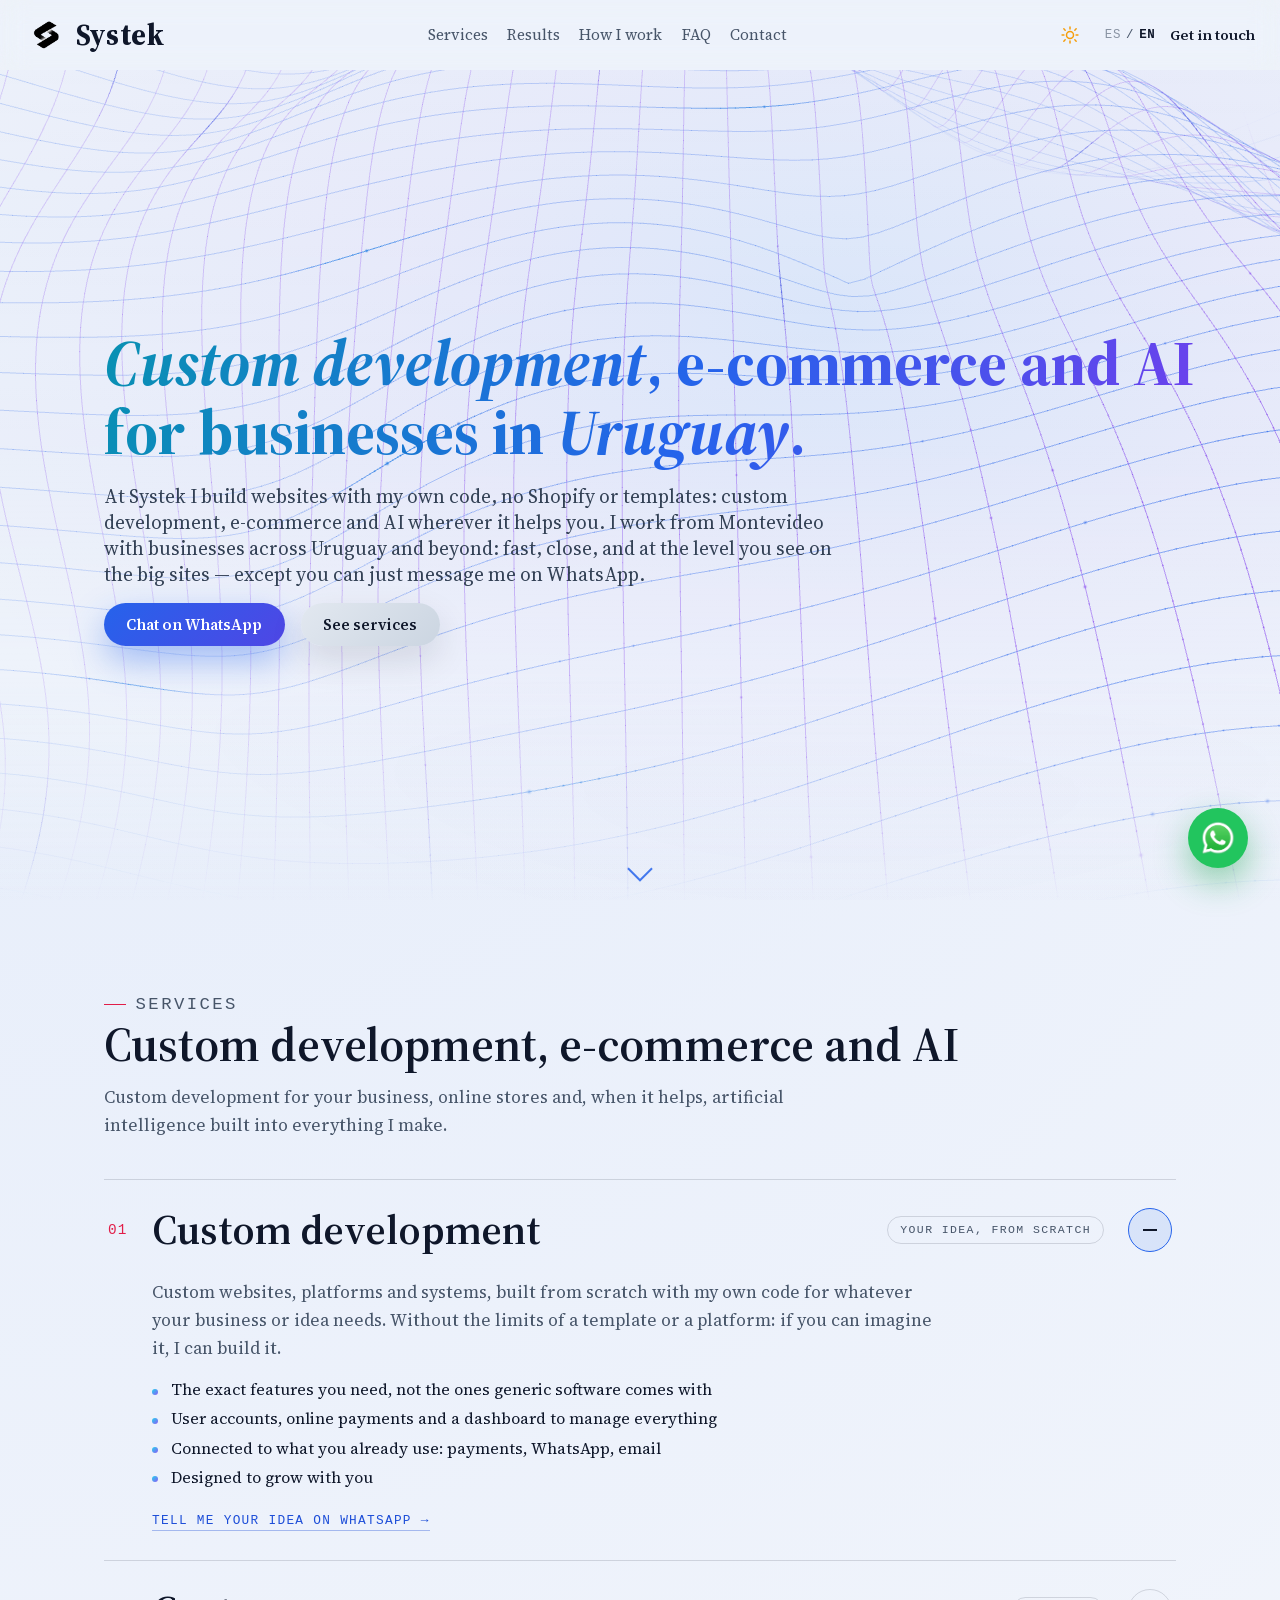
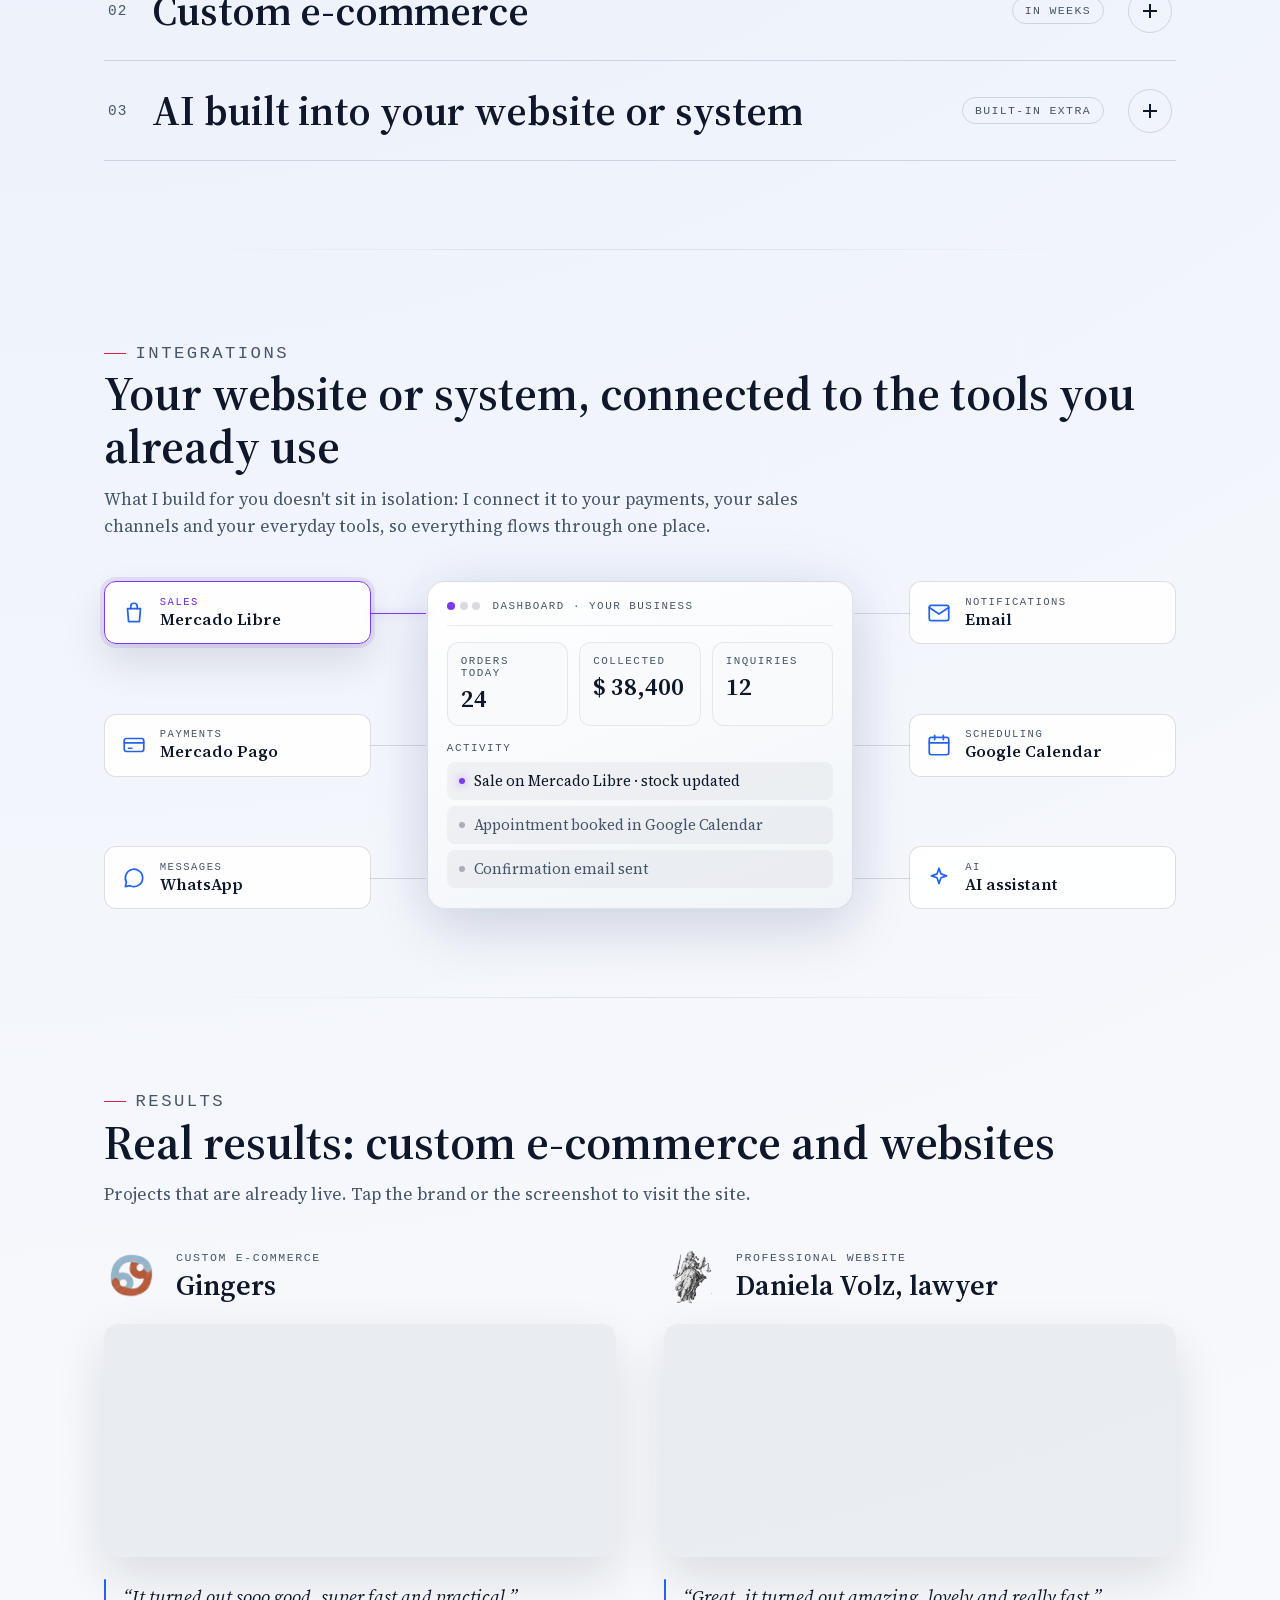
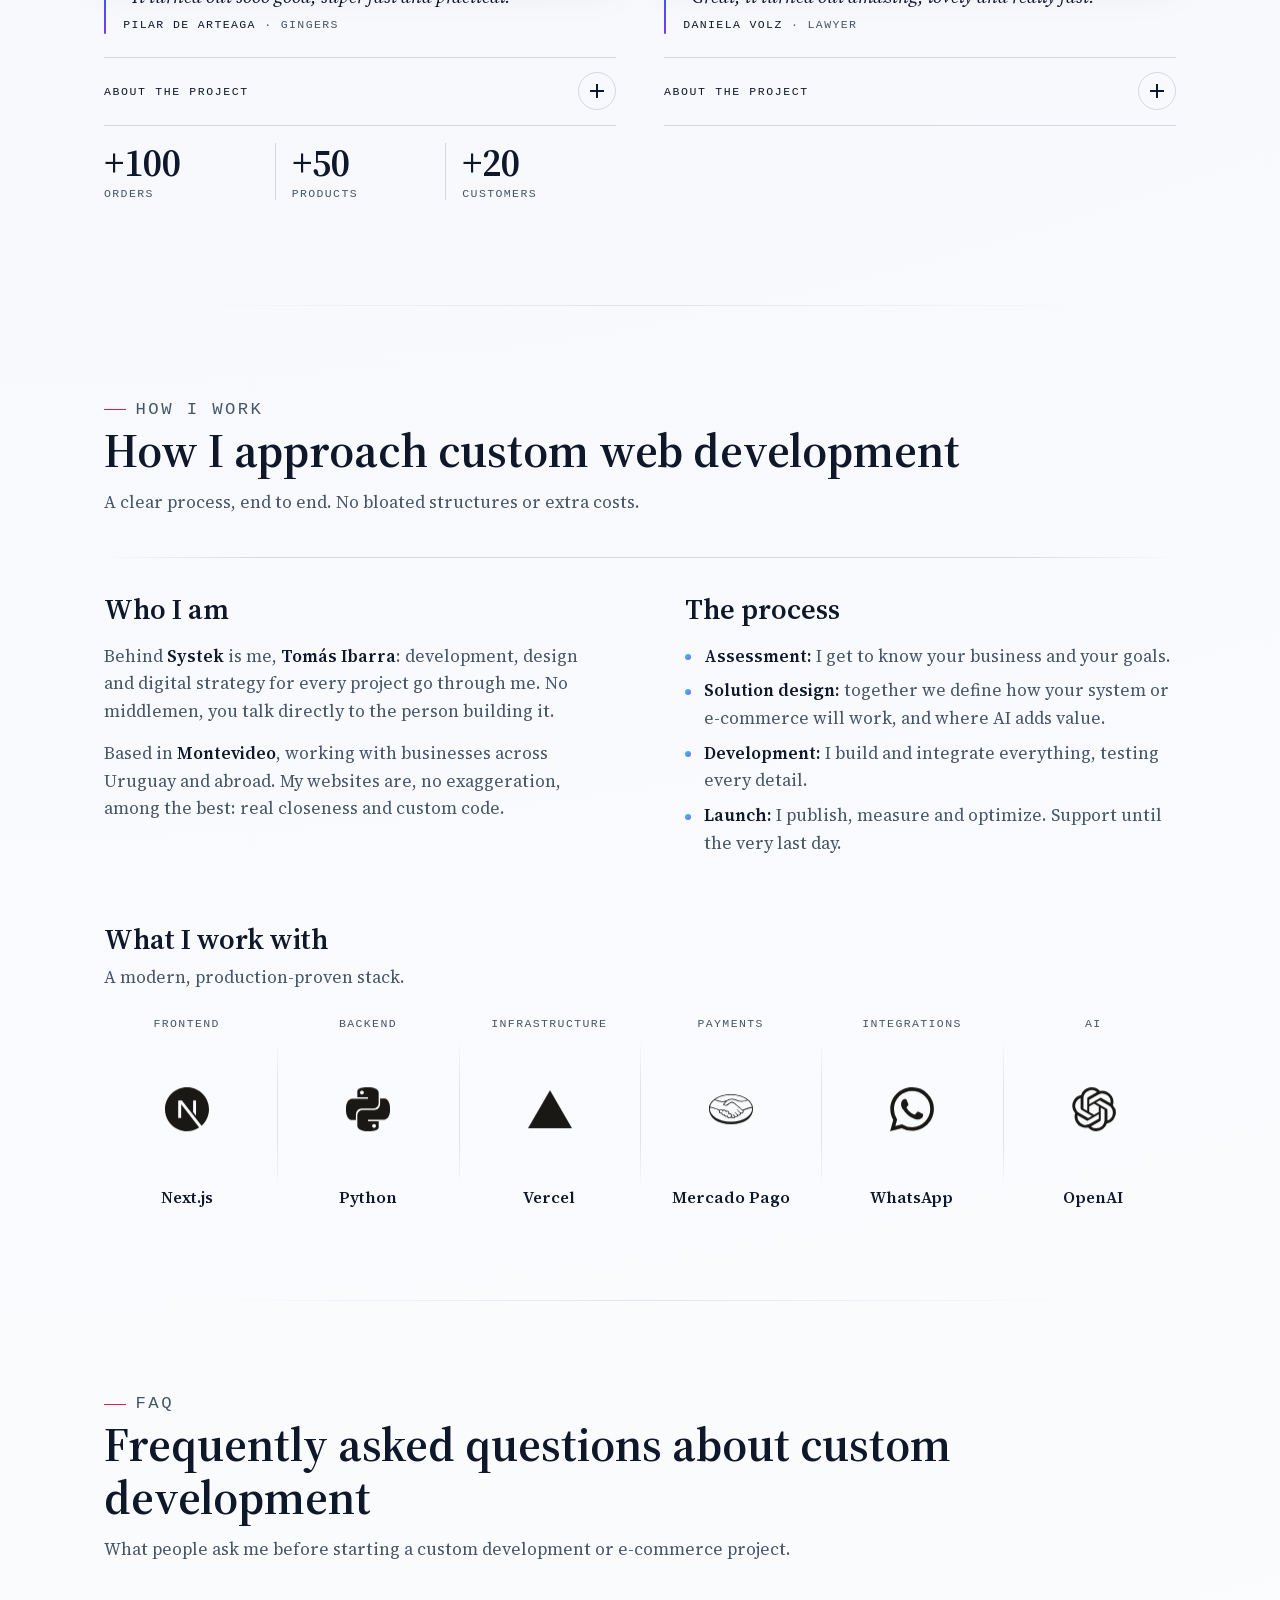
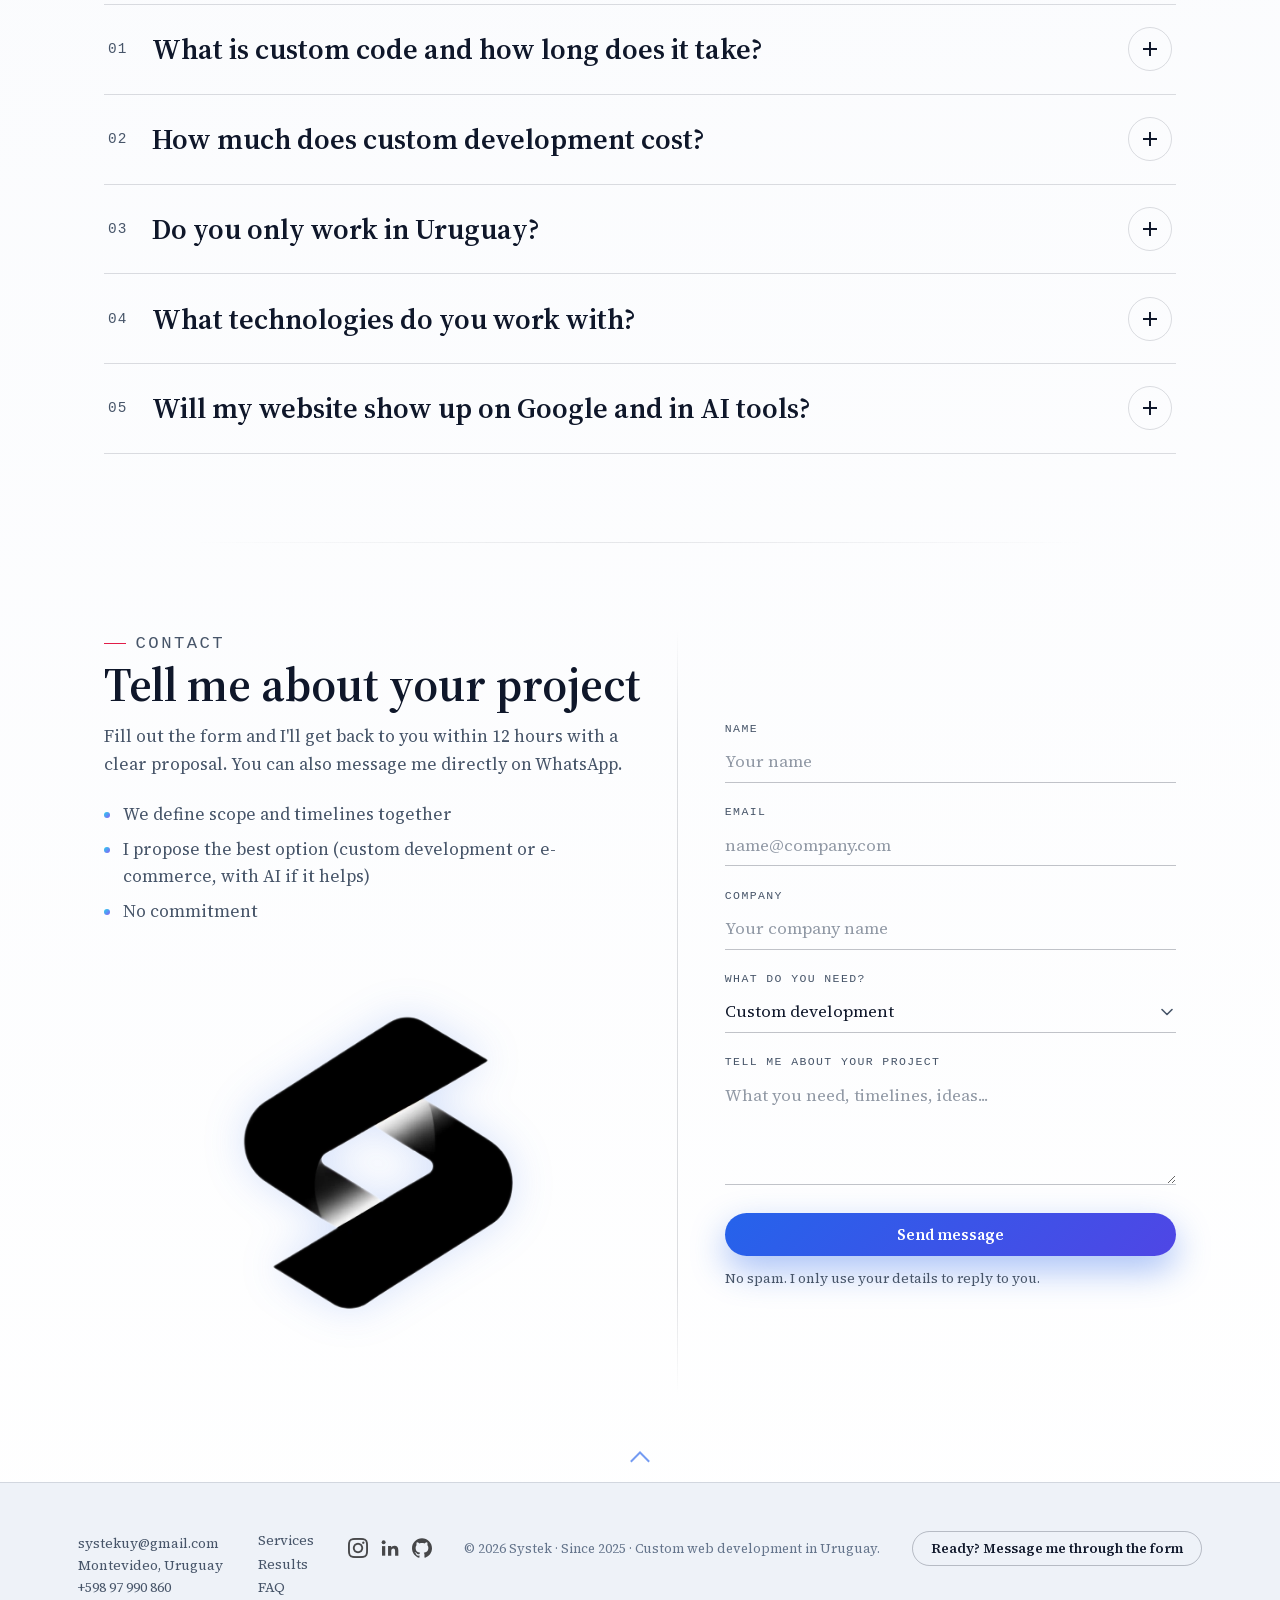
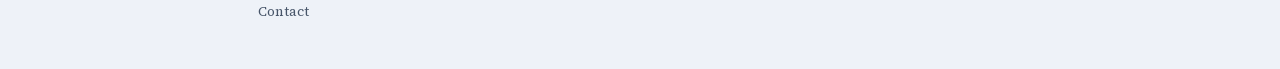
==== commit 54283f2f: "Hero: la malla de líneas ahora es una tela en 3D (WebGL) que ondula, se pliega y gira; el cursor la " ====
--- a/en/index.html
+++ b/en/index.html
@@ -42,8 +42,8 @@
 
   <!-- Performance -->
   <link rel="preload" href="../font/Source_Serif_4/SourceSerif4-Variable-latin.woff2" as="font" type="font/woff2" crossorigin />
-  <link rel="preload" href="../styles.css?v=20260923a" as="style" />
-  <link rel="stylesheet" href="../styles.css?v=20260923a" />
+  <link rel="preload" href="../styles.css?v=20261028a" as="style" />
+  <link rel="stylesheet" href="../styles.css?v=20261028a" />
   <!-- Versión en inglés de index.html: mismo diseño, CSS y JS. Si cambia el contenido en español, actualizar acá también. -->
   <script>
     (function () {
@@ -234,7 +234,7 @@
   <main>
     <section class="hero" aria-labelledby="hero-title">
       <div class="hero-bg" aria-hidden="true">
-        <canvas id="hero-waves" class="hero-waves"></canvas>
+        <canvas id="hero-mesh" class="hero-mesh"></canvas>
       </div>
       <div class="container hero-grid-content">
         <div class="hero-copy">
@@ -888,6 +888,6 @@
 
   <a href="https://wa.me/59897990860" class="whatsapp-floating" target="_blank" rel="noopener noreferrer" aria-label="Open WhatsApp chat with Systek"></a>
 
-  <script src="../script.js?v=20260923a" defer></script>
+  <script src="../script.js?v=20261028a" defer></script>
 </body>
 </html>
--- a/styles.css
+++ b/styles.css
@@ -343,18 +343,21 @@
     z-index: 1;
   }
 
-  /* El fondo del hero (color + ondas + oscurecido) se difumina abajo hacia el fondo de la página.
+  /* El fondo del hero (color + malla + oscurecido) se difumina abajo hacia el fondo de la página.
      Sin mask-image (en Safari/iOS, una máscara sobre un canvas animado se recalcula en cada frame):
-     el color y el oscurecido terminan en transparente, y las ondas se difuminan dentro del canvas (script.js) */
+     el color y el oscurecido terminan en transparente, y la malla se difumina en su shader (script.js).
+     El resplandor azul → violeta antes lo pintaba el canvas; ahora es CSS */
   .hero-bg {
     position: absolute;
     inset: 0;
     z-index: 0;
     overflow: hidden;
-    background: linear-gradient(#07111f 72%, rgba(7, 17, 31, 0));
-  }
-
-  .hero-waves {
+    background:
+      radial-gradient(ellipse 75% 75% at 65% 30%, rgba(59, 130, 246, 0.16), rgba(139, 92, 246, 0.08) 45%, rgba(7, 17, 31, 0) 100%),
+      linear-gradient(#07111f 72%, rgba(7, 17, 31, 0));
+  }
+
+  .hero-mesh {
     position: absolute;
     inset: 0;
     width: 100%;
@@ -2515,7 +2518,9 @@
 
 /* Hero */
 :root[data-theme="light"] .hero-bg {
-  background: linear-gradient(#eaf0fa 72%, rgba(234, 240, 250, 0));
+  background:
+    radial-gradient(ellipse 75% 75% at 65% 30%, rgba(59, 130, 246, 0.1), rgba(139, 92, 246, 0.05) 45%, rgba(234, 240, 250, 0) 100%),
+    linear-gradient(#eaf0fa 72%, rgba(234, 240, 250, 0));
 }
 
 :root[data-theme="light"] .hero::after {
--- a/styles.css
+++ b/styles.css
@@ -343,18 +343,21 @@
     z-index: 1;
   }
 
-  /* El fondo del hero (color + ondas + oscurecido) se difumina abajo hacia el fondo de la página.
+  /* El fondo del hero (color + malla + oscurecido) se difumina abajo hacia el fondo de la página.
      Sin mask-image (en Safari/iOS, una máscara sobre un canvas animado se recalcula en cada frame):
-     el color y el oscurecido terminan en transparente, y las ondas se difuminan dentro del canvas (script.js) */
+     el color y el oscurecido terminan en transparente, y la malla se difumina en su shader (script.js).
+     El resplandor azul → violeta antes lo pintaba el canvas; ahora es CSS */
   .hero-bg {
     position: absolute;
     inset: 0;
     z-index: 0;
     overflow: hidden;
-    background: linear-gradient(#07111f 72%, rgba(7, 17, 31, 0));
-  }
-
-  .hero-waves {
+    background:
+      radial-gradient(ellipse 75% 75% at 65% 30%, rgba(59, 130, 246, 0.16), rgba(139, 92, 246, 0.08) 45%, rgba(7, 17, 31, 0) 100%),
+      linear-gradient(#07111f 72%, rgba(7, 17, 31, 0));
+  }
+
+  .hero-mesh {
     position: absolute;
     inset: 0;
     width: 100%;
@@ -2515,7 +2518,9 @@
 
 /* Hero */
 :root[data-theme="light"] .hero-bg {
-  background: linear-gradient(#eaf0fa 72%, rgba(234, 240, 250, 0));
+  background:
+    radial-gradient(ellipse 75% 75% at 65% 30%, rgba(59, 130, 246, 0.1), rgba(139, 92, 246, 0.05) 45%, rgba(234, 240, 250, 0) 100%),
+    linear-gradient(#eaf0fa 72%, rgba(234, 240, 250, 0));
 }
 
 :root[data-theme="light"] .hero::after {
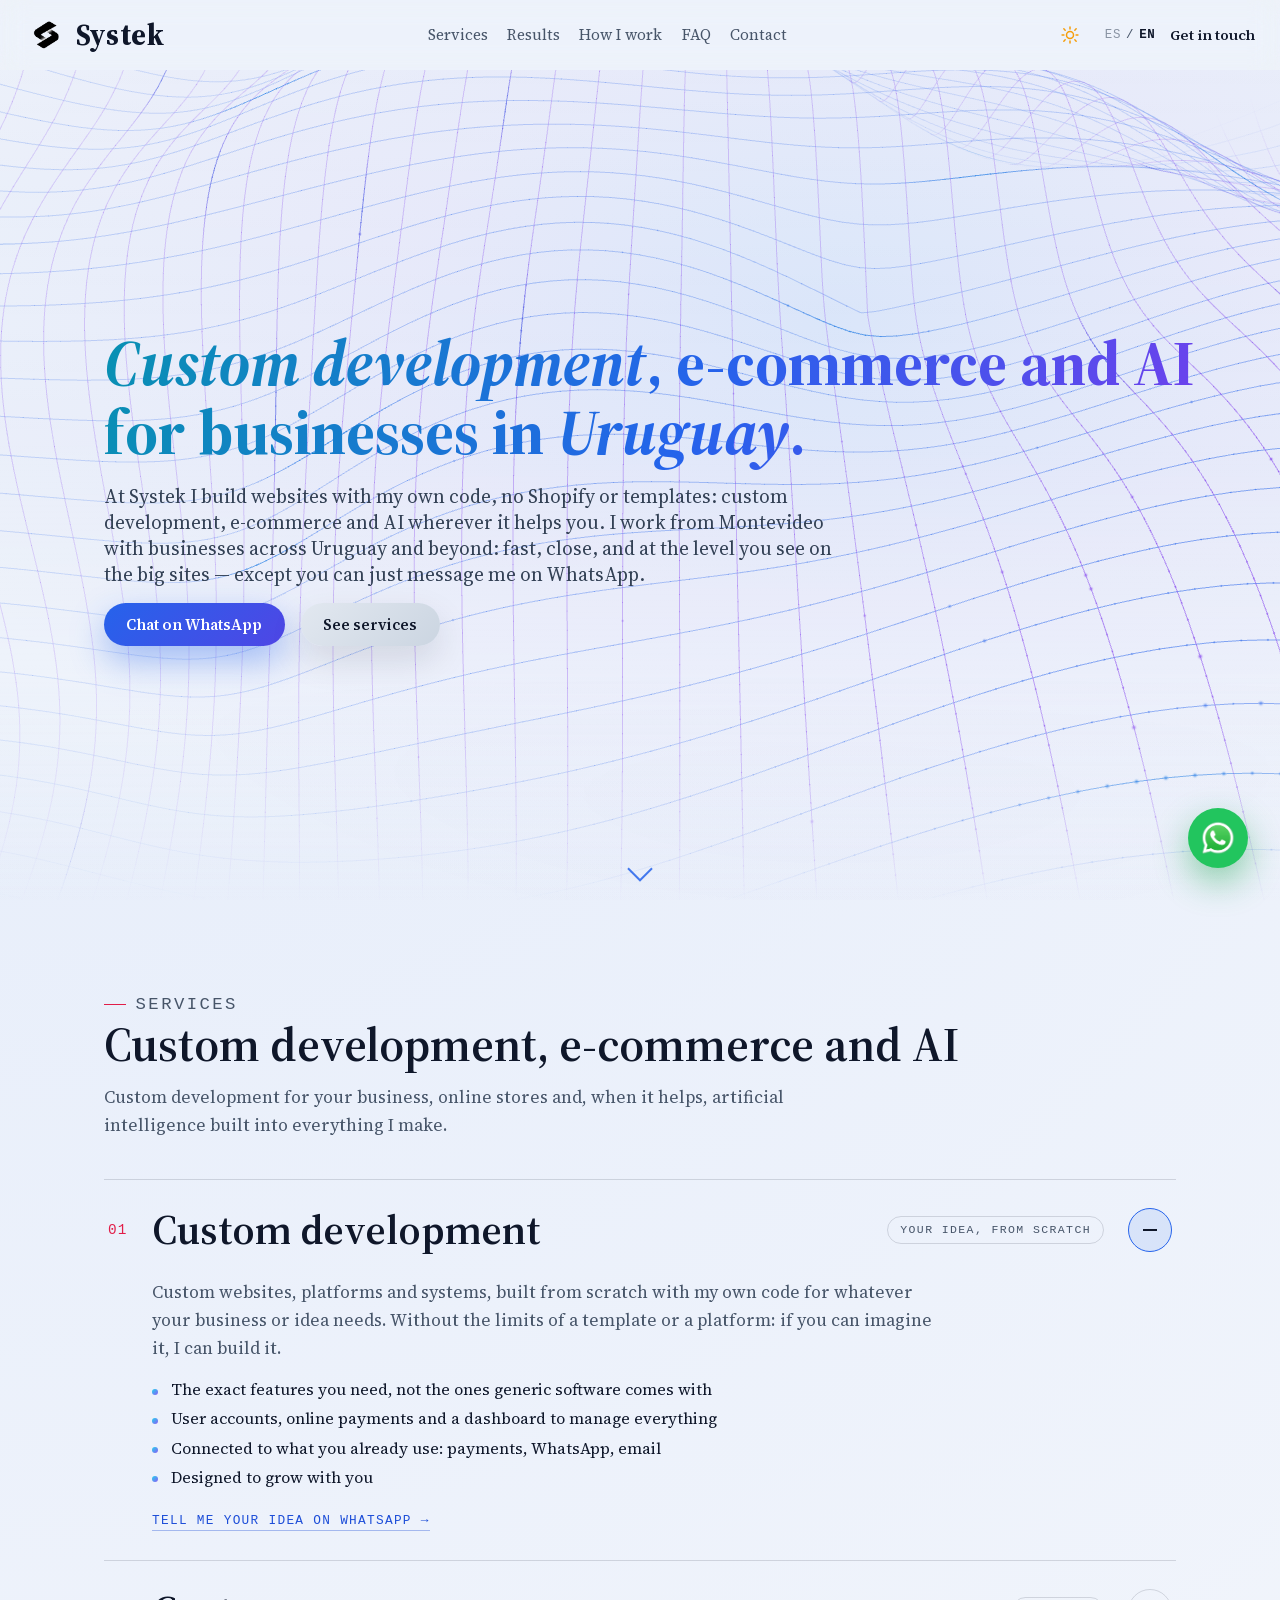
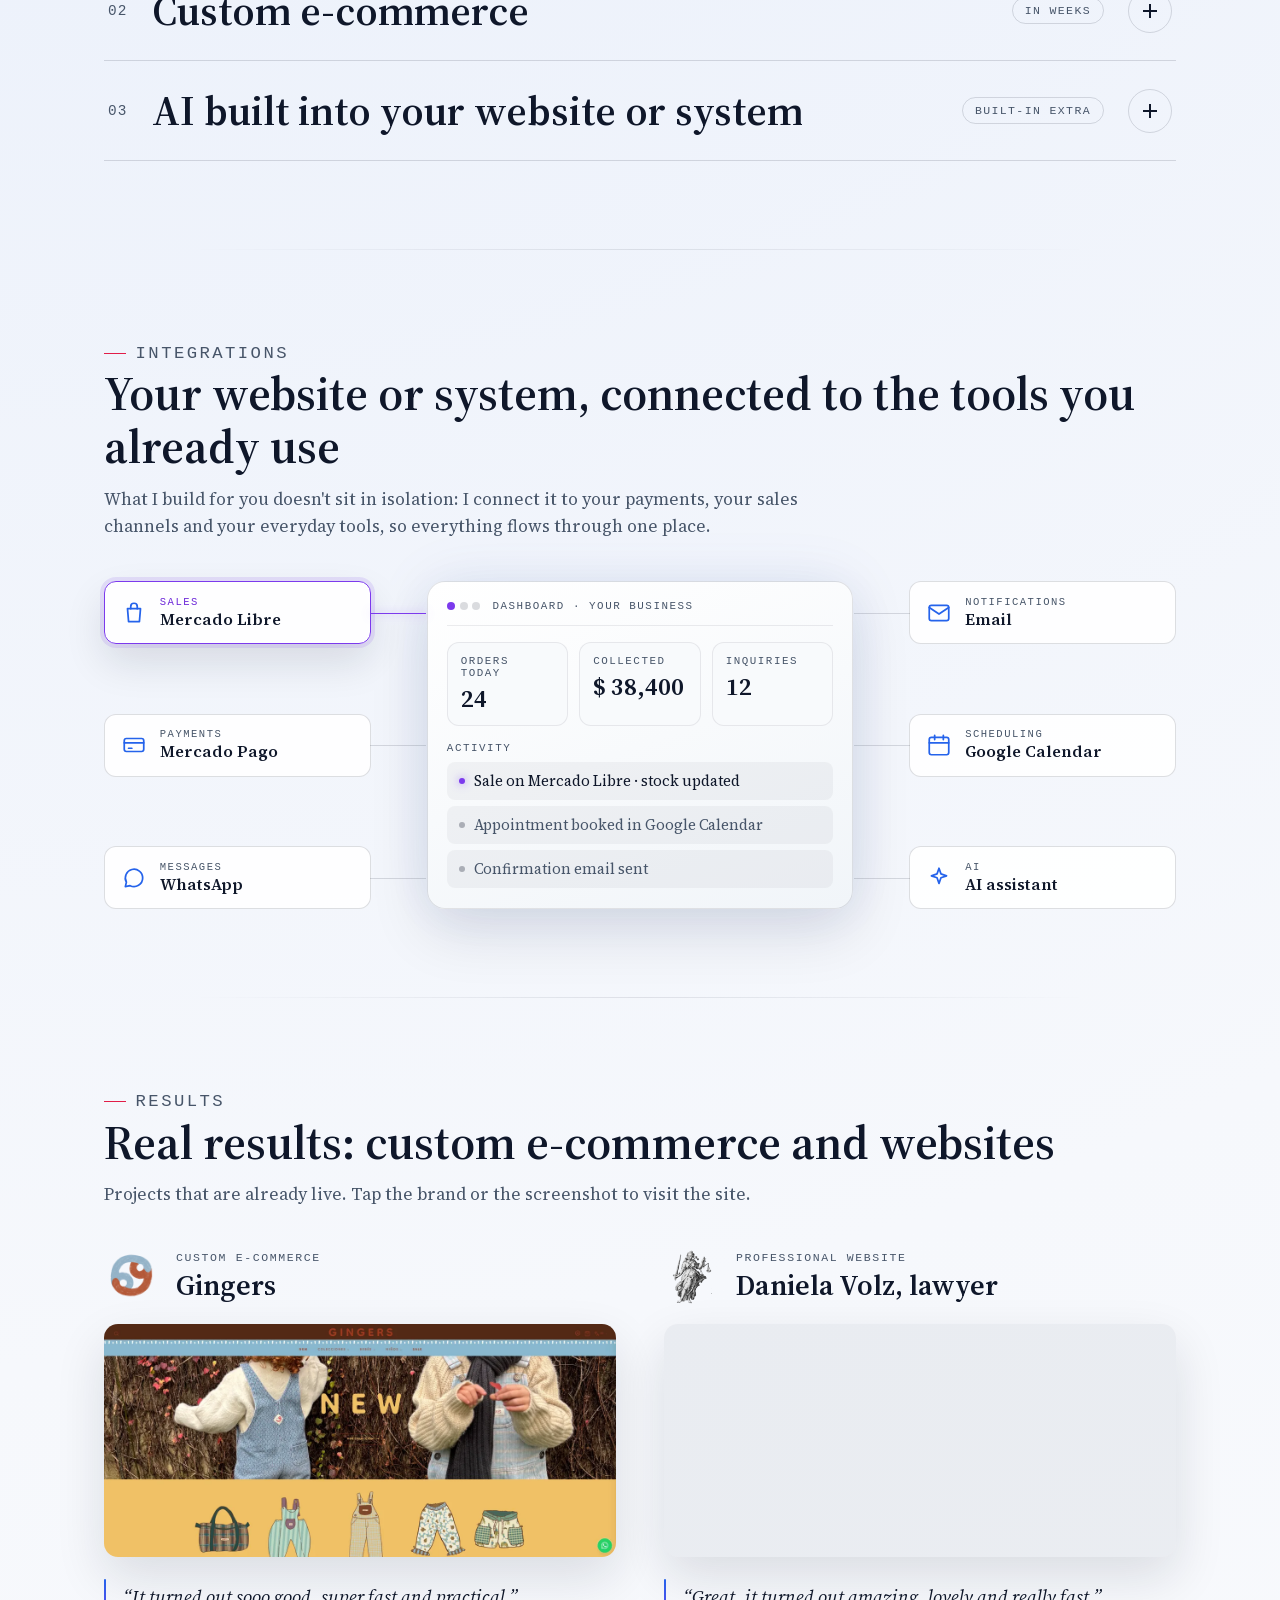
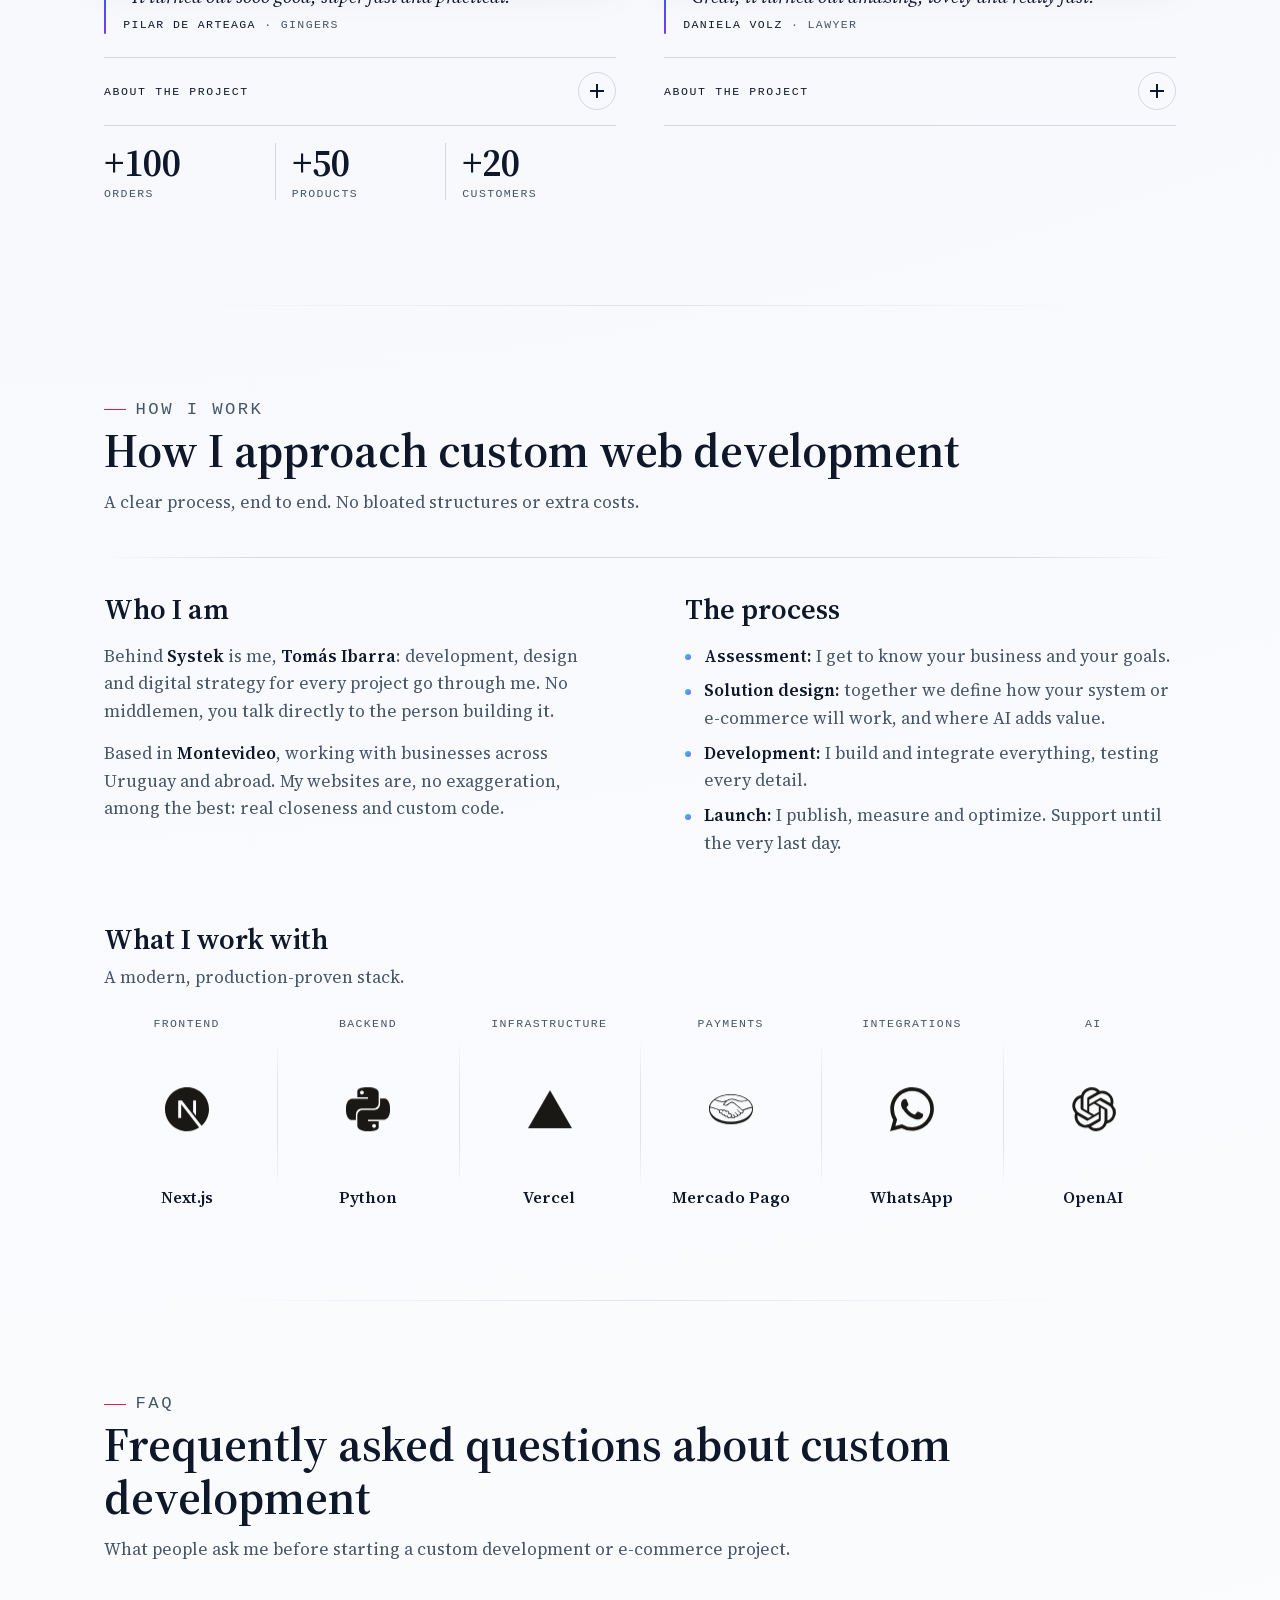
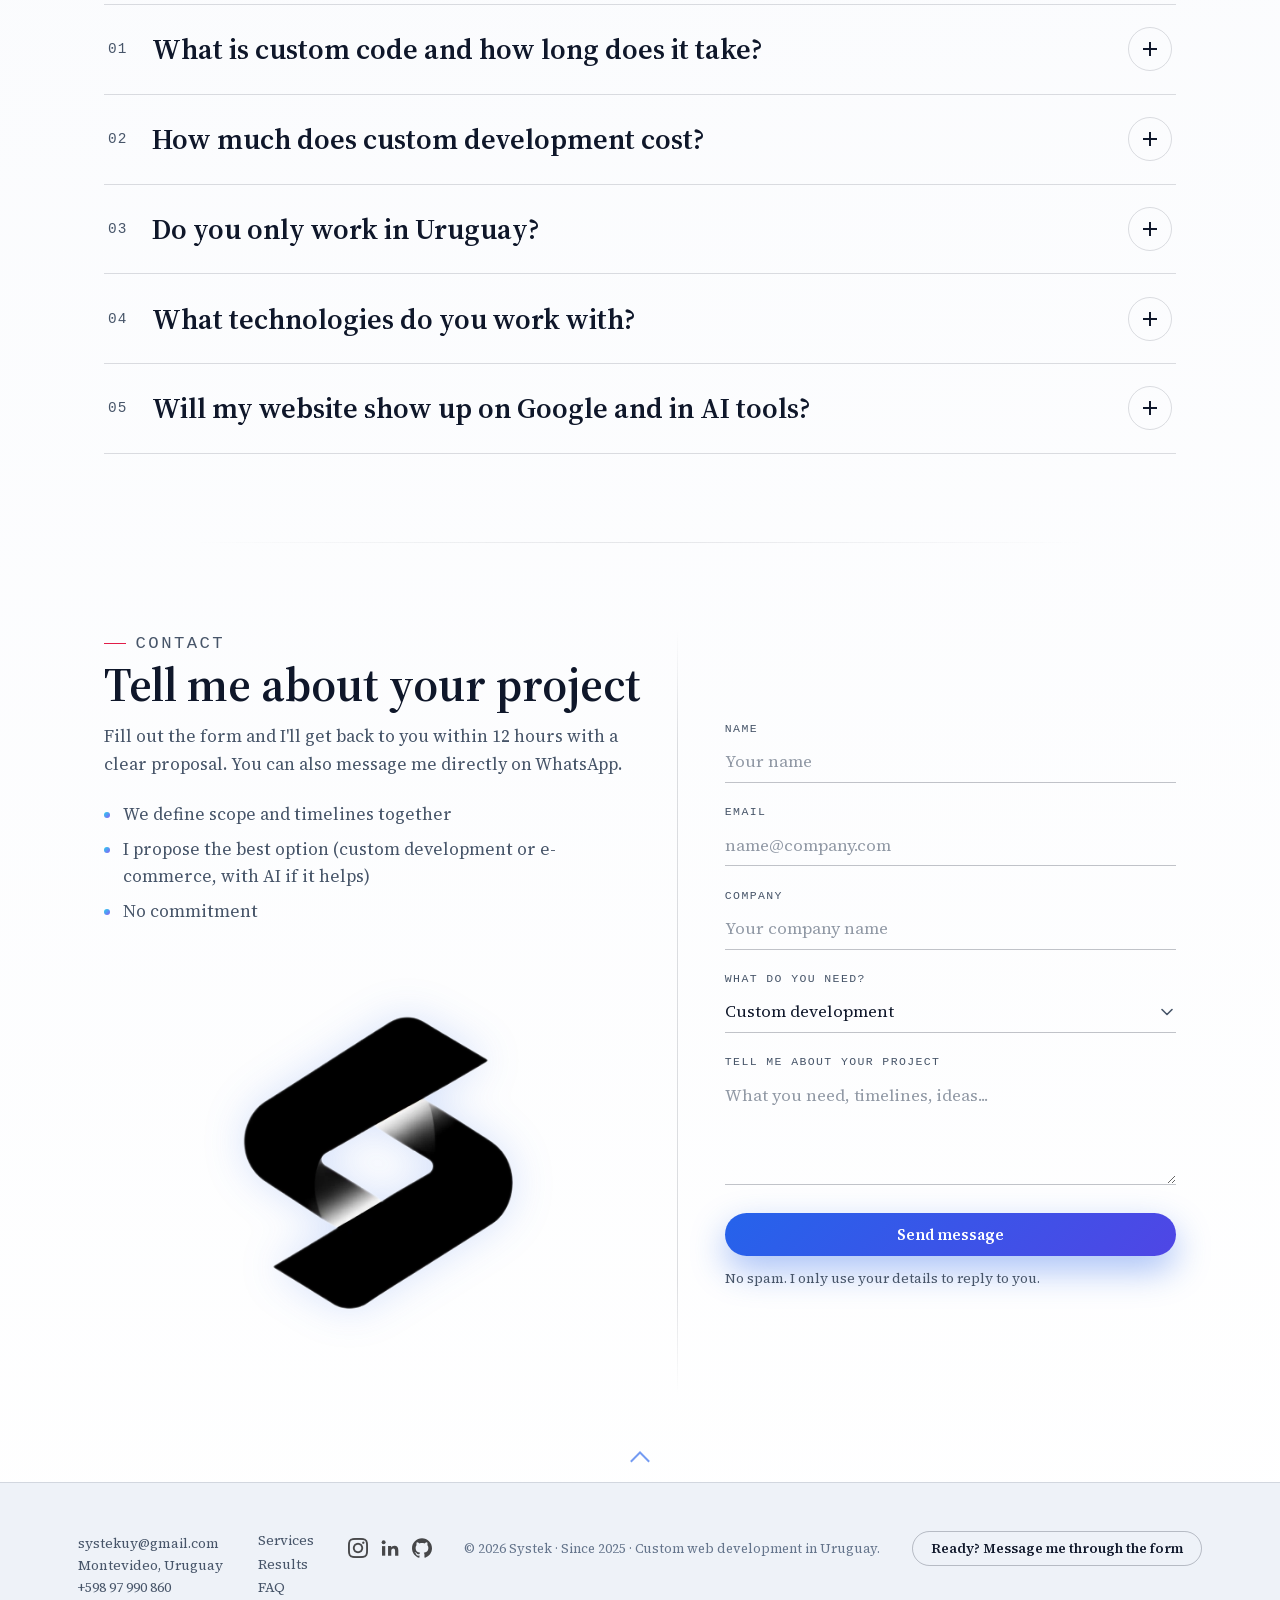
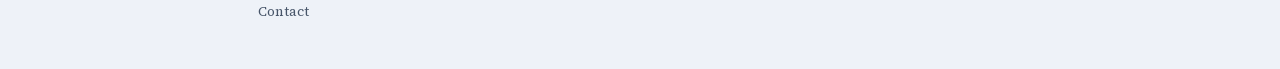
==== commit 48f5aba2: "Hero: el cursor ahora hunde la malla con un pozo suave que lo sigue (sin cortes ni partículas suelta" ====
--- a/en/index.html
+++ b/en/index.html
@@ -42,8 +42,8 @@
 
   <!-- Performance -->
   <link rel="preload" href="../font/Source_Serif_4/SourceSerif4-Variable-latin.woff2" as="font" type="font/woff2" crossorigin />
-  <link rel="preload" href="../styles.css?v=20261028a" as="style" />
-  <link rel="stylesheet" href="../styles.css?v=20261028a" />
+  <link rel="preload" href="../styles.css?v=20261028b" as="style" />
+  <link rel="stylesheet" href="../styles.css?v=20261028b" />
   <!-- Versión en inglés de index.html: mismo diseño, CSS y JS. Si cambia el contenido en español, actualizar acá también. -->
   <script>
     (function () {
@@ -888,6 +888,6 @@
 
   <a href="https://wa.me/59897990860" class="whatsapp-floating" target="_blank" rel="noopener noreferrer" aria-label="Open WhatsApp chat with Systek"></a>
 
-  <script src="../script.js?v=20261028a" defer></script>
+  <script src="../script.js?v=20261028b" defer></script>
 </body>
 </html>
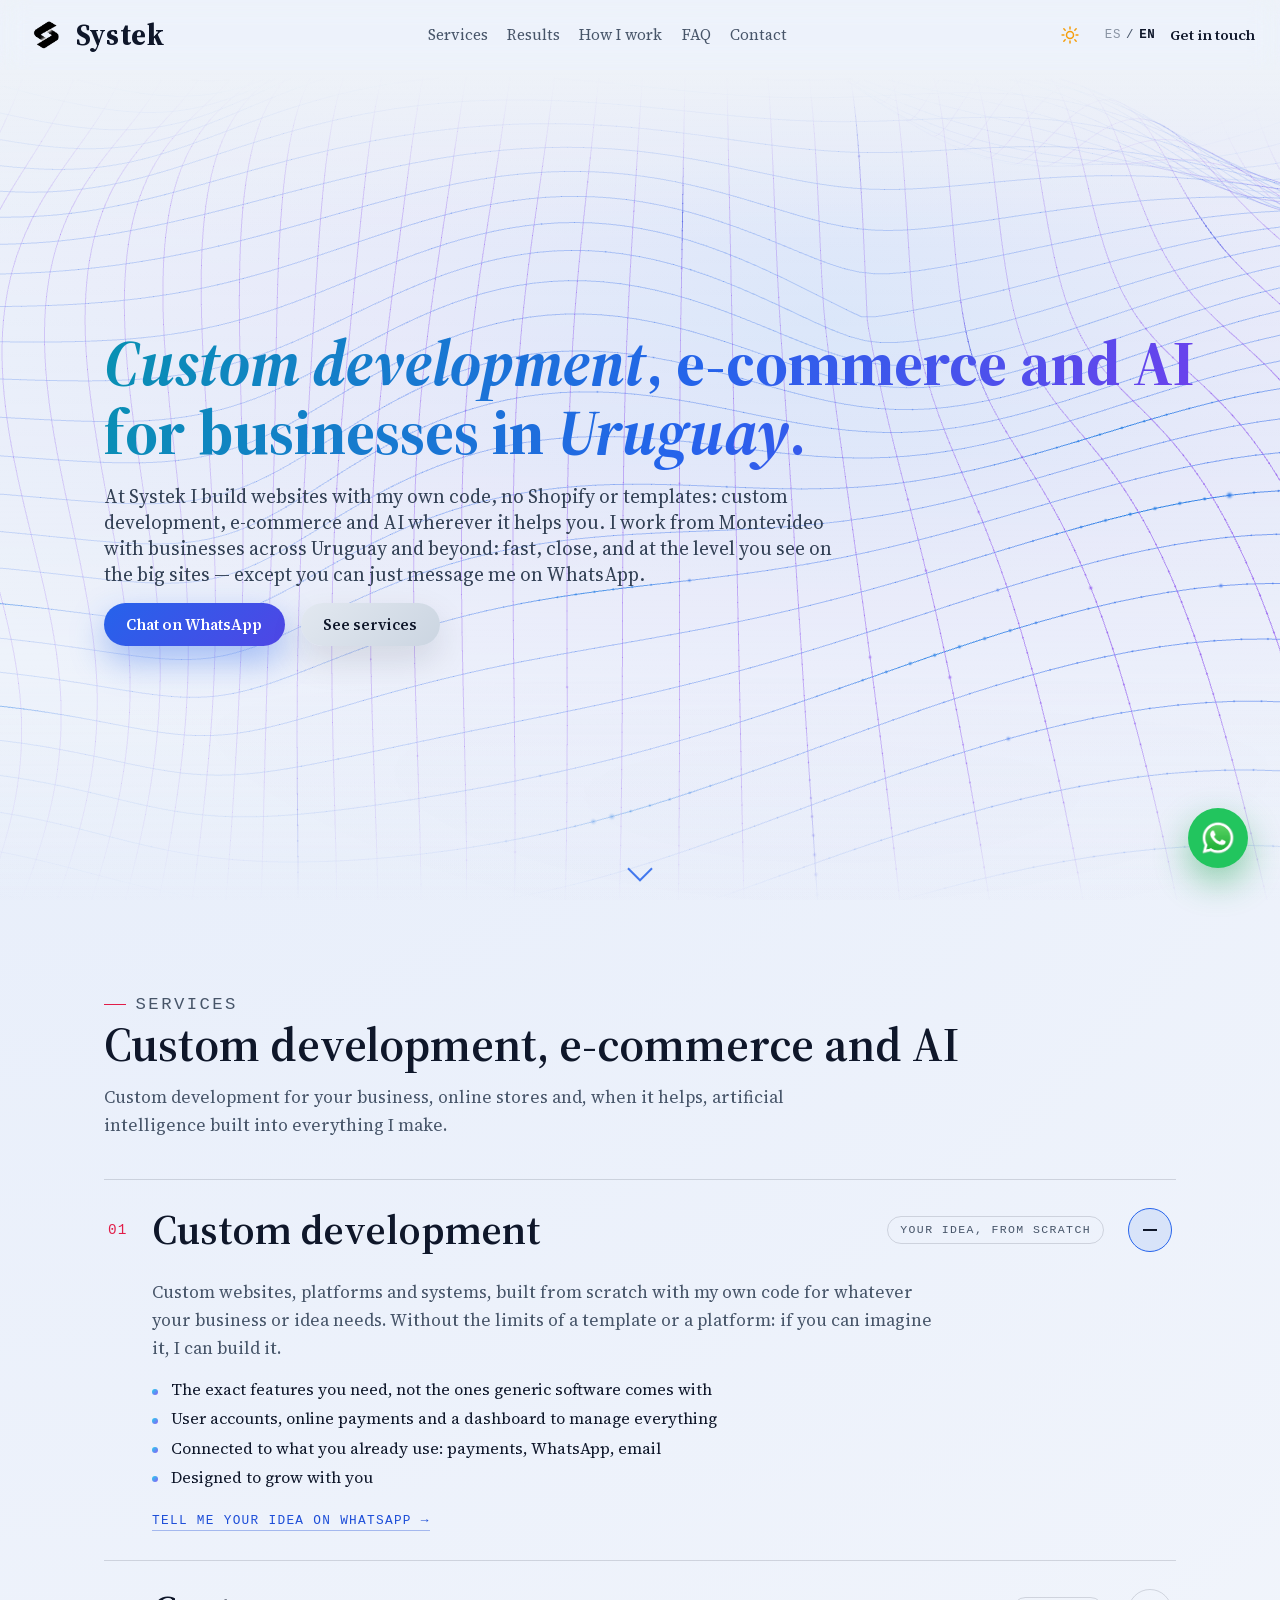
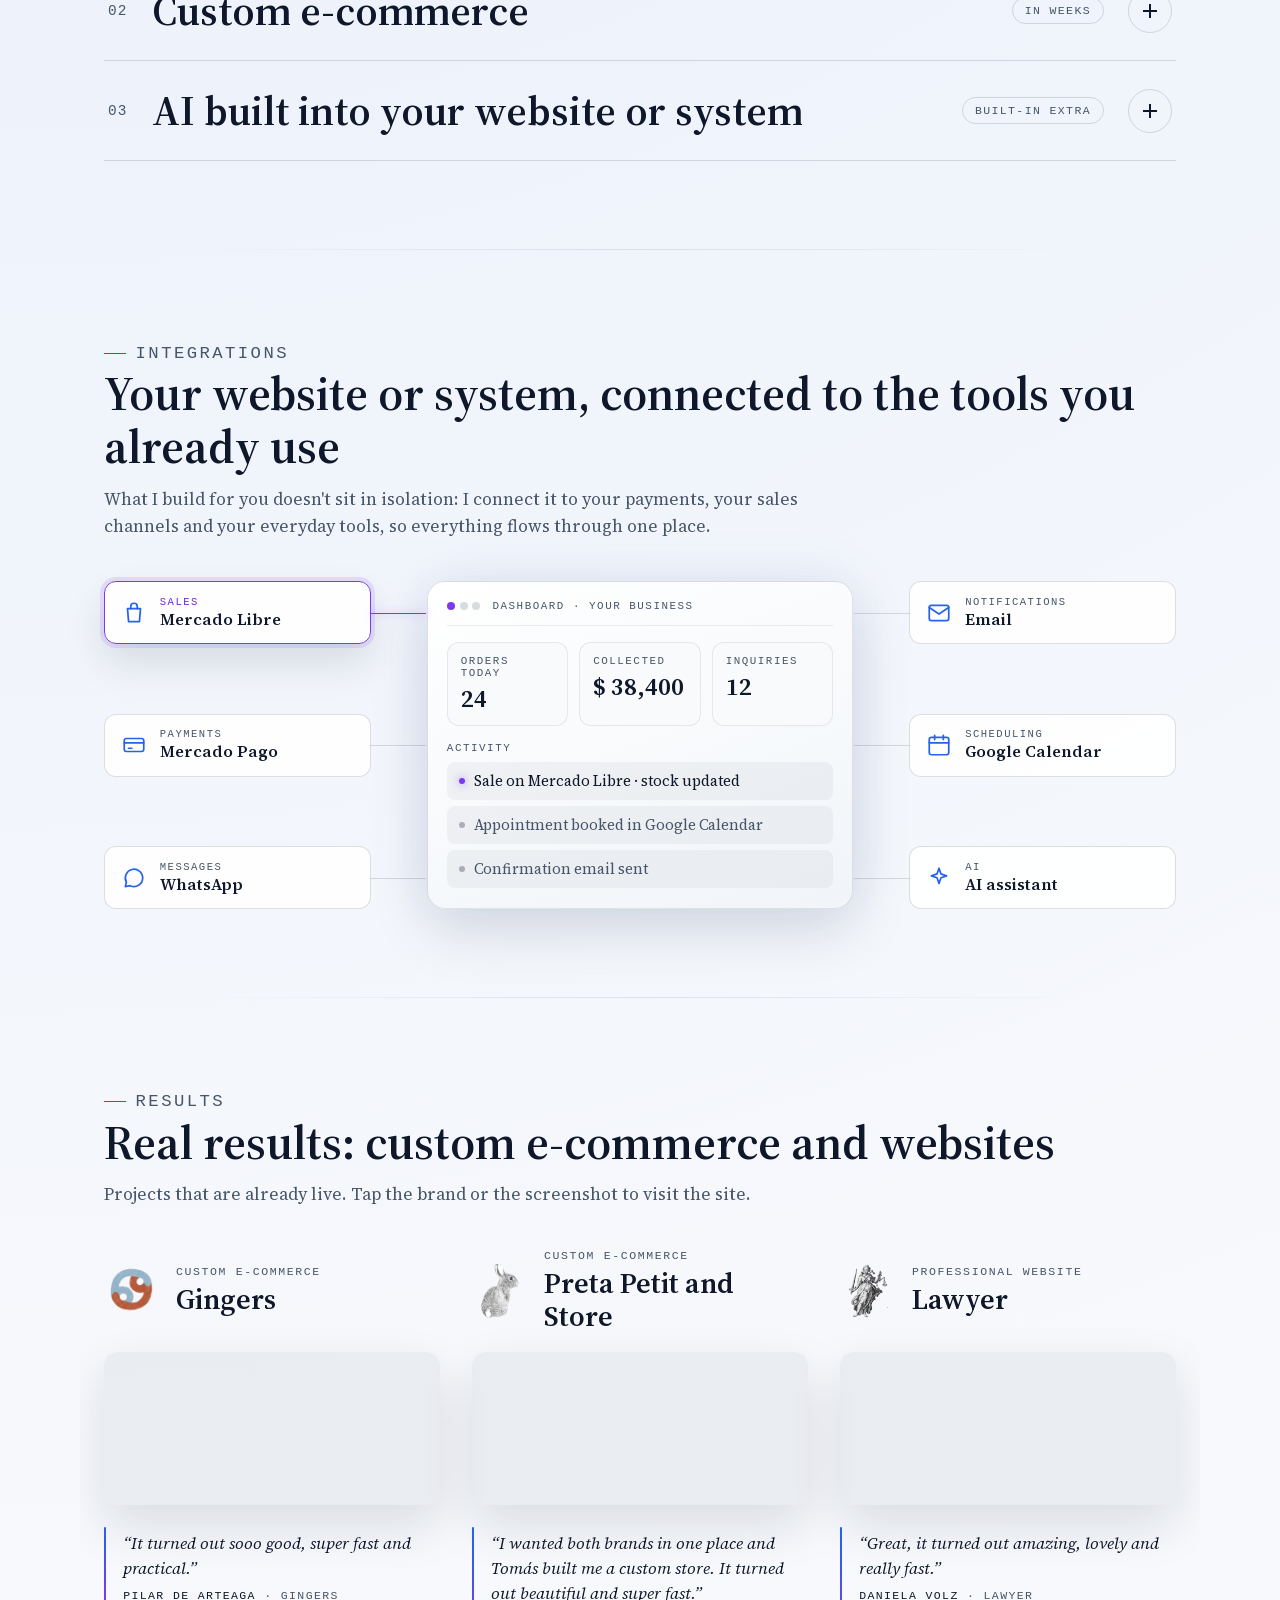
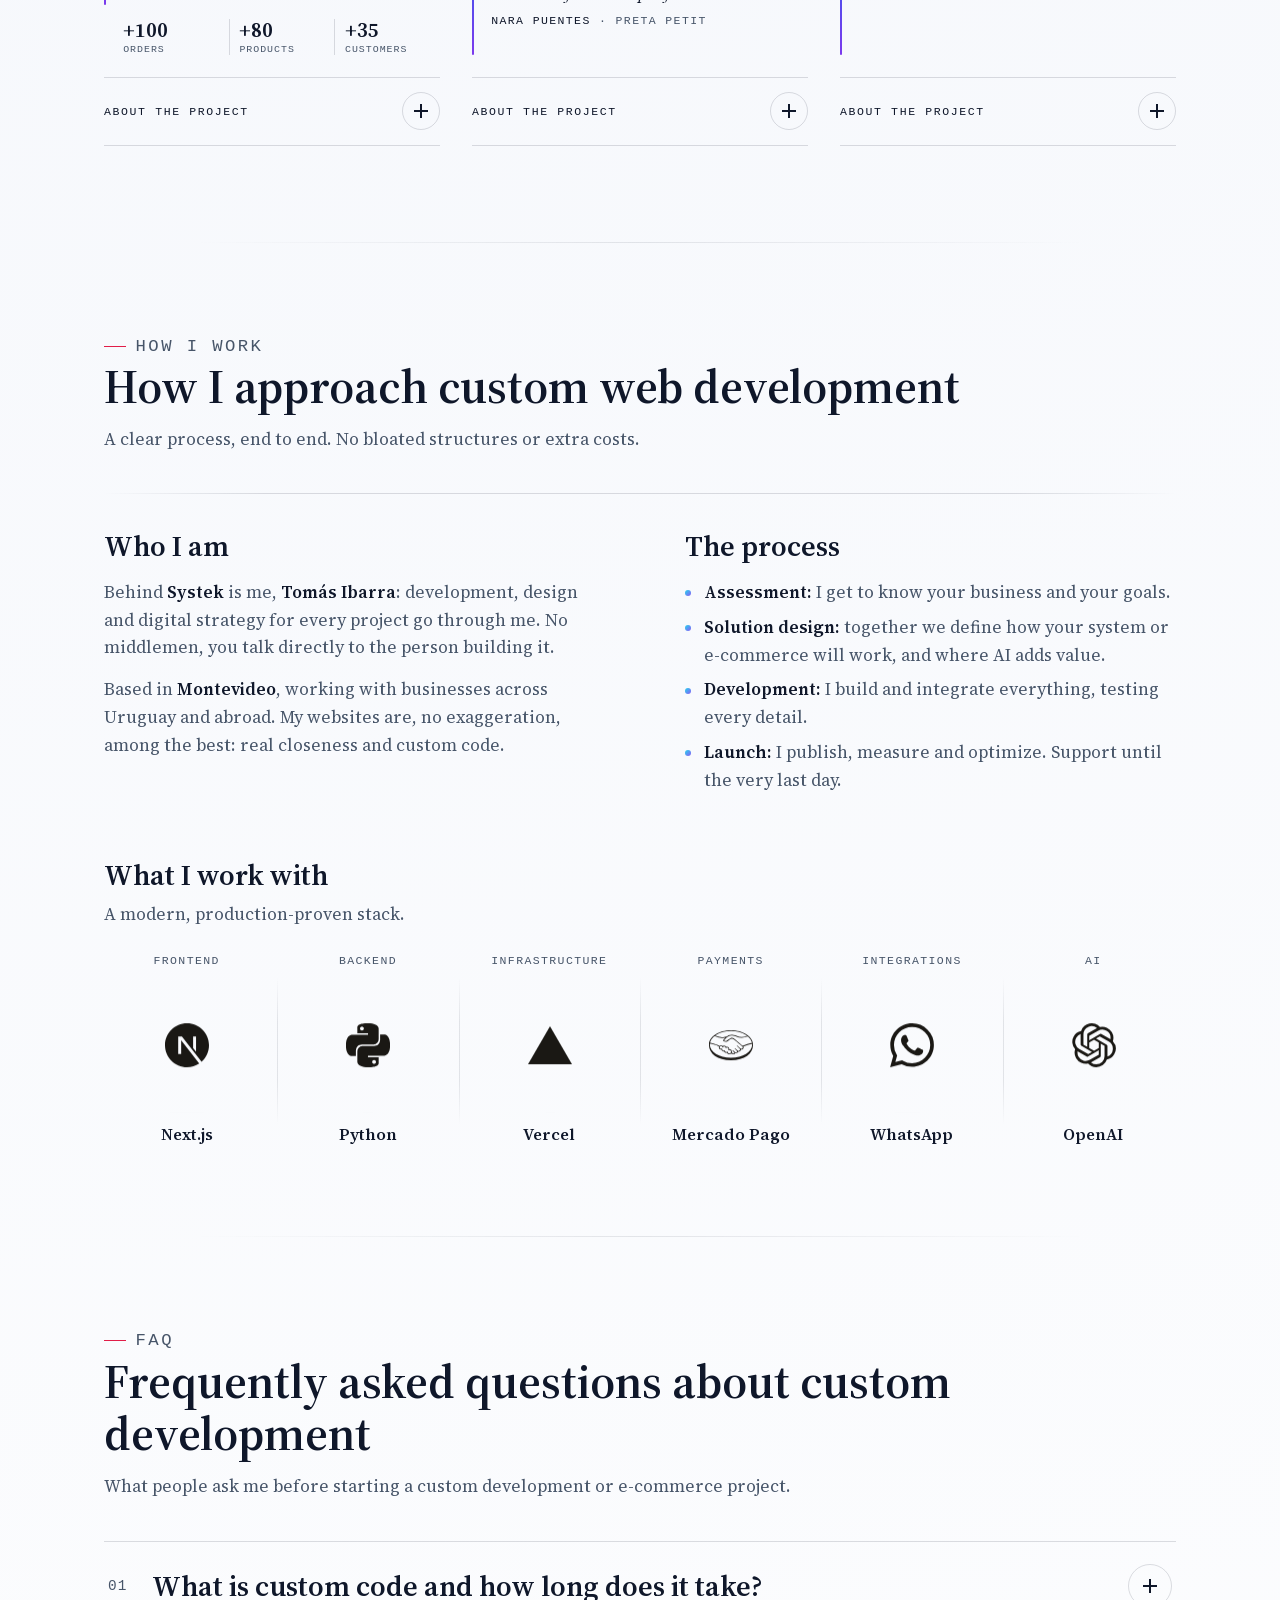
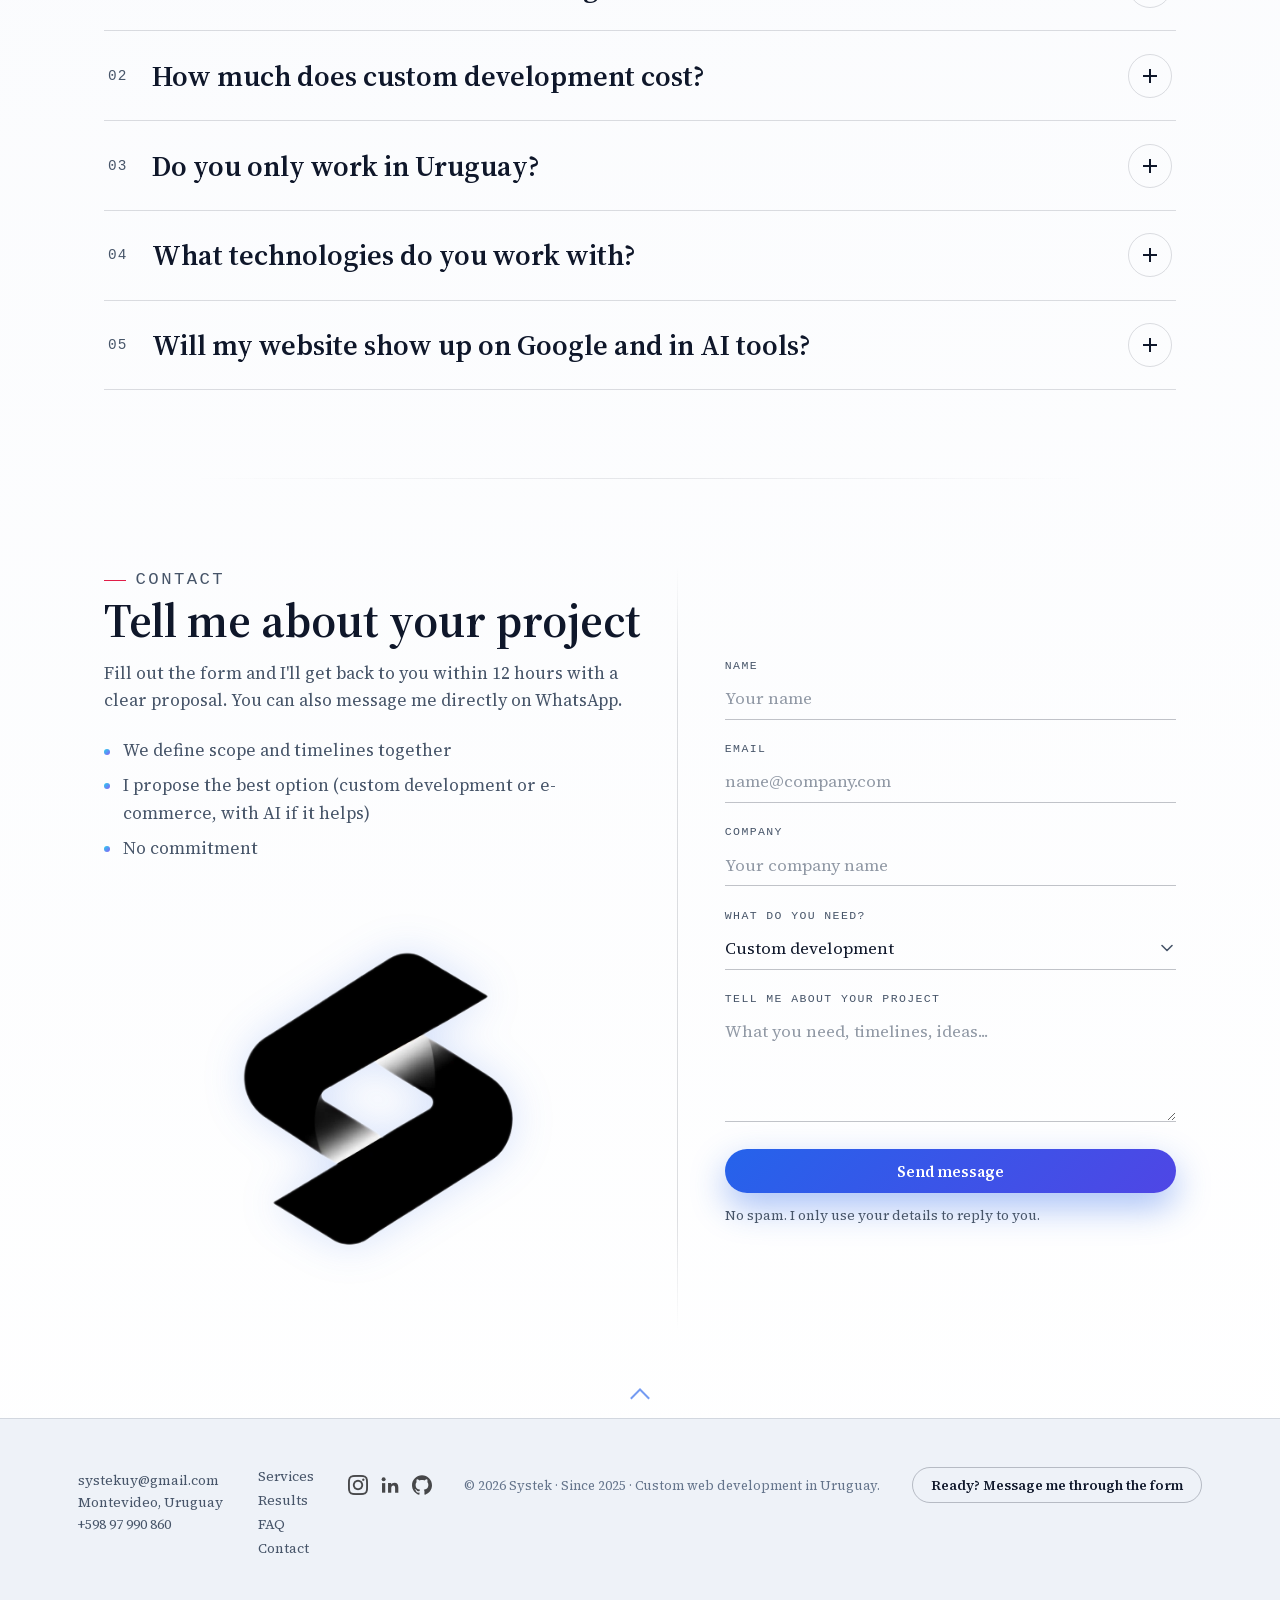
==== commit a8bfaee0: "Caso Preta Petit / Preta Store en la web y hero sin interacción: la malla ya no reacciona al cursor " ====
--- a/en/index.html
+++ b/en/index.html
@@ -42,8 +42,8 @@
 
   <!-- Performance -->
   <link rel="preload" href="../font/Source_Serif_4/SourceSerif4-Variable-latin.woff2" as="font" type="font/woff2" crossorigin />
-  <link rel="preload" href="../styles.css?v=20261028b" as="style" />
-  <link rel="stylesheet" href="../styles.css?v=20261028b" />
+  <link rel="preload" href="../styles.css?v=20261030j" as="style" />
+  <link rel="stylesheet" href="../styles.css?v=20261030j" />
   <!-- Versión en inglés de index.html: mismo diseño, CSS y JS. Si cambia el contenido en español, actualizar acá también. -->
   <script>
     (function () {
@@ -463,33 +463,91 @@
                    loading="lazy"
                    decoding="async" />
             </a>
+            <div class="case-proof">
+              <blockquote class="case-quote">
+                <p>“It turned out sooo good, super fast and practical.”</p>
+                <footer><span class="case-quote-name">Pilar de Arteaga</span> · Gingers</footer>
+              </blockquote>
+              <ul class="case-metrics" aria-label="Gingers results">
+                <li><strong data-count="100" data-prefix="+">+100</strong><span>orders</span></li>
+                <li><strong data-count="80" data-prefix="+">+80</strong><span>products</span></li>
+                <li><strong data-count="35" data-prefix="+">+35</strong><span>customers</span></li>
+              </ul>
+            </div>
+            <div class="case-foot">
+              <div class="case-more">
+                <button type="button" class="case-toggle" data-accordion-toggle id="caso-gingers-btn" aria-expanded="true" aria-controls="caso-gingers">
+                  <span>About the project</span>
+                  <span class="service-icon" aria-hidden="true"></span>
+                </button>
+                <div class="case-panel" data-accordion-panel id="caso-gingers" role="region" aria-labelledby="caso-gingers-btn">
+                  <div class="case-panel-inner">
+                    <p>
+                      <strong>Gingers</strong> needed its store built from scratch. Today its e-commerce is one of the business's main sources of revenue.
+                    </p>
+                    <p>
+                      I built the store and its custom management dashboard: orders, products, customers and revenue in one place,
+                      with Mercado Pago payments, automatic emails for every order, WhatsApp notifications and PDF invoices.
+                    </p>
+                    <a href="https://gingers.com.uy" class="service-link" target="_blank" rel="noopener noreferrer">Visit gingers.com.uy</a>
+                  </div>
+                </div>
+              </div>
+            </div>
+          </article>
+
+          <article class="case reveal" data-accordion-item>
+            <header class="case-head">
+              <a class="case-logo-link" href="https://www.preta.uy" target="_blank" rel="noopener noreferrer" tabindex="-1">
+                <img src="../imagenes/preta_logo.webp"
+                     alt="Preta Petit logo"
+                     class="case-logo"
+                     width="56"
+                     height="56"
+                     loading="lazy"
+                     decoding="async" />
+              </a>
+              <div>
+                <p class="case-kind">Custom e-commerce</p>
+                <h3 class="case-title">
+                  <a href="https://www.preta.uy" target="_blank" rel="noopener noreferrer">Preta Petit and Store</a>
+                </h3>
+              </div>
+            </header>
+            <a class="case-media" href="https://www.preta.uy" target="_blank" rel="noopener noreferrer" tabindex="-1">
+              <img src="../imagenes/preta.webp"
+                   alt="Screenshot of the Preta Petit and Preta Store knitwear e-commerce store in Uruguay"
+                   class="case-img"
+                   width="1200"
+                   height="546"
+                   loading="lazy"
+                   decoding="async" />
+            </a>
             <blockquote class="case-quote">
-              <p>“It turned out sooo good, super fast and practical.”</p>
-              <footer><span class="case-quote-name">Pilar de Arteaga</span> · Gingers</footer>
+              <p>“I wanted both brands in one place and Tomás built me a custom store. It turned out beautiful and super fast.”</p>
+              <footer><span class="case-quote-name">Nara Puentes</span> · Preta Petit</footer>
             </blockquote>
-            <div class="case-more">
-              <button type="button" class="case-toggle" data-accordion-toggle id="caso-gingers-btn" aria-expanded="true" aria-controls="caso-gingers">
-                <span>About the project</span>
-                <span class="service-icon" aria-hidden="true"></span>
-              </button>
-              <div class="case-panel" data-accordion-panel id="caso-gingers" role="region" aria-labelledby="caso-gingers-btn">
-                <div class="case-panel-inner">
-                  <p>
-                    <strong>Gingers</strong> needed its store built from scratch. Today its e-commerce is one of the business's main sources of revenue.
-                  </p>
-                  <p>
-                    I built the store and its custom management dashboard: orders, products, customers and revenue in one place,
-                    with Mercado Pago payments, automatic emails for every order, WhatsApp notifications and PDF invoices.
-                  </p>
-                  <a href="https://gingers.com.uy" class="service-link" target="_blank" rel="noopener noreferrer">Visit gingers.com.uy</a>
+            <div class="case-foot">
+              <div class="case-more">
+                <button type="button" class="case-toggle" data-accordion-toggle id="caso-preta-btn" aria-expanded="true" aria-controls="caso-preta">
+                  <span>About the project</span>
+                  <span class="service-icon" aria-hidden="true"></span>
+                </button>
+                <div class="case-panel" data-accordion-panel id="caso-preta" role="region" aria-labelledby="caso-preta-btn">
+                  <div class="case-panel-inner">
+                    <p>
+                      <strong>Preta</strong> sells hand-knitted clothing from Tacuarembó, Uruguay, under two brands: Preta Petit for babies and kids, and Preta Store for adults.
+                    </p>
+                    <p>
+                      I built its custom e-commerce store from scratch: both brands on one site, each with its own identity, with one cart, one shipment and one payment.
+                      Customers can shop in Spanish, English or Portuguese, with shipping across Uruguay and to Brazil, and payment by Mercado Pago, bank transfer or Pix.
+                      Text, photos and products are edited from its own admin panel, and the store is set up with SEO and GEO.
+                    </p>
+                    <a href="https://www.preta.uy" class="service-link" target="_blank" rel="noopener noreferrer">Visit preta.uy</a>
+                  </div>
                 </div>
               </div>
             </div>
-            <ul class="case-metrics" aria-label="Gingers results">
-              <li><strong data-count="100" data-prefix="+">+100</strong><span>orders</span></li>
-              <li><strong data-count="50" data-prefix="+">+50</strong><span>products</span></li>
-              <li><strong data-count="20" data-prefix="+">+20</strong><span>customers</span></li>
-            </ul>
           </article>
 
           <article class="case reveal" data-accordion-item>
@@ -506,7 +564,7 @@
               <div>
                 <p class="case-kind">Professional website</p>
                 <h3 class="case-title">
-                  <a href="https://danielavolzabogada.com.uy" target="_blank" rel="noopener noreferrer">Daniela Volz, lawyer</a>
+                  <a href="https://danielavolzabogada.com.uy" target="_blank" rel="noopener noreferrer">Lawyer</a>
                 </h3>
               </div>
             </header>
@@ -523,21 +581,27 @@
               <p>“Great, it turned out amazing, lovely and really fast.”</p>
               <footer><span class="case-quote-name">Daniela Volz</span> · lawyer</footer>
             </blockquote>
-            <div class="case-more">
-              <button type="button" class="case-toggle" data-accordion-toggle id="caso-volz-btn" aria-expanded="true" aria-controls="caso-volz">
-                <span>About the project</span>
-                <span class="service-icon" aria-hidden="true"></span>
-              </button>
-              <div class="case-panel" data-accordion-panel id="caso-volz" role="region" aria-labelledby="caso-volz-btn">
-                <div class="case-panel-inner">
-                  <p>
-                    A simple, fast website to showcase services. With solid SEO, it brought in new inquiries and projects.
-                  </p>
-                  <a href="https://danielavolzabogada.com.uy" class="service-link" target="_blank" rel="noopener noreferrer">Visit danielavolzabogada.com.uy</a>
+            <div class="case-foot">
+              <div class="case-more">
+                <button type="button" class="case-toggle" data-accordion-toggle id="caso-volz-btn" aria-expanded="true" aria-controls="caso-volz">
+                  <span>About the project</span>
+                  <span class="service-icon" aria-hidden="true"></span>
+                </button>
+                <div class="case-panel" data-accordion-panel id="caso-volz" role="region" aria-labelledby="caso-volz-btn">
+                  <div class="case-panel-inner">
+                    <p>
+                      A simple, fast website to showcase services. With solid SEO, it brought in new inquiries and projects.
+                    </p>
+                    <a href="https://danielavolzabogada.com.uy" class="service-link" target="_blank" rel="noopener noreferrer">Visit danielavolzabogada.com.uy</a>
+                  </div>
                 </div>
               </div>
             </div>
           </article>
+        </div>
+        <div class="cases-nav" role="group" aria-label="Browse the projects" hidden>
+          <button type="button" class="cases-arrow" data-cases-prev aria-label="See previous projects"><svg viewBox="0 0 24 24" width="20" height="20" fill="none" stroke="currentColor" stroke-width="2" stroke-linecap="round" stroke-linejoin="round" aria-hidden="true"><path d="M15 6l-6 6 6 6" /></svg></button>
+          <button type="button" class="cases-arrow" data-cases-next aria-label="See more projects"><svg viewBox="0 0 24 24" width="20" height="20" fill="none" stroke="currentColor" stroke-width="2" stroke-linecap="round" stroke-linejoin="round" aria-hidden="true"><path d="M9 6l6 6-6 6" /></svg></button>
         </div>
       </div>
     </section>
@@ -888,6 +952,6 @@
 
   <a href="https://wa.me/59897990860" class="whatsapp-floating" target="_blank" rel="noopener noreferrer" aria-label="Open WhatsApp chat with Systek"></a>
 
-  <script src="../script.js?v=20261028b" defer></script>
+  <script src="../script.js?v=20261030j" defer></script>
 </body>
 </html>
--- a/styles.css
+++ b/styles.css
@@ -352,7 +352,9 @@
     inset: 0;
     z-index: 0;
     overflow: hidden;
+    /* La 1ª capa arranca con el color de la navbar para que no se note dónde termina */
     background:
+      linear-gradient(#0b1224, rgba(11, 18, 36, 0) 170px),
       radial-gradient(ellipse 75% 75% at 65% 30%, rgba(59, 130, 246, 0.16), rgba(139, 92, 246, 0.08) 45%, rgba(7, 17, 31, 0) 100%),
       linear-gradient(#07111f 72%, rgba(7, 17, 31, 0));
   }
@@ -373,7 +375,8 @@
     z-index: 0;
     background: linear-gradient(
       to bottom,
-      rgba(2, 6, 23, 0.15) 0%,
+      rgba(2, 6, 23, 0) 0,
+      rgba(2, 6, 23, 0.15) 170px,
       rgba(2, 6, 23, 0.1) 45%,
       rgba(2, 6, 23, 0.32) 72%,
       rgba(2, 6, 23, 0) 100%
@@ -1128,11 +1131,78 @@
 }
 
 /* CASOS — sin card: logo + título, captura, métricas que cuentan y detalle desplegable */
+/* Una sola línea: entran 3 y el resto se desliza. Las filas compartidas (subgrid) alinean captura, testimonio y detalle */
 .cases-grid {
   display: grid;
-  grid-template-columns: repeat(auto-fit, minmax(min(100%, 420px), 1fr));
-  gap: 3.5rem 3rem;
-  align-items: start;
+  grid-auto-flow: column;
+  grid-template-rows: repeat(4, auto);
+  grid-auto-columns: calc((100% - 4rem) / 3);
+  gap: 0 2rem;
+  margin-inline: -1.5rem;
+  padding: 0 1.5rem 0.5rem;
+  scroll-padding-inline: 1.5rem;
+  overflow-x: auto;
+  scroll-snap-type: x mandatory;
+  overscroll-behavior-x: contain;
+}
+
+/* Con JS se mueve con las flechas; sin JS queda la barra del navegador */
+.js .cases-grid {
+  scrollbar-width: none;
+}
+
+.js .cases-grid::-webkit-scrollbar {
+  display: none;
+}
+
+.case {
+  display: grid;
+  grid-row: span 4;
+  grid-template-rows: subgrid;
+  min-width: 0;
+  scroll-snap-align: start;
+}
+
+.cases-nav {
+  display: flex;
+  justify-content: flex-end;
+  gap: 0.6rem;
+  margin-top: 1.5rem;
+}
+
+.cases-nav[hidden] {
+  display: none;
+}
+
+.cases-arrow {
+  display: inline-flex;
+  align-items: center;
+  justify-content: center;
+  width: 44px;
+  height: 44px;
+  background: none;
+  border: 1px solid var(--border);
+  border-radius: 50%;
+  color: var(--text);
+  cursor: pointer;
+  transition: border-color 0.2s ease, color 0.2s ease, opacity 0.2s ease;
+}
+
+.cases-arrow:disabled {
+  opacity: 0.35;
+  cursor: default;
+}
+
+.cases-arrow:focus-visible {
+  outline: 2px solid var(--primary);
+  outline-offset: 3px;
+}
+
+@media (hover: hover) {
+  .cases-arrow:not(:disabled):hover {
+    border-color: var(--primary);
+    color: var(--primary);
+  }
 }
 
 .case-head {
@@ -1208,21 +1278,25 @@
   margin-top: 0;
 }
 
+/* Testimonio + métricas chicas en la misma fila, alineadas con el texto del testimonio */
+.case-proof {
+  min-width: 0;
+}
+
 .case-metrics {
   list-style: none;
-  margin: 1.4rem 0 0;
-  padding: 1.1rem 0;
+  margin: 0.9rem 0 0;
+  padding: 0 0 0 1.2rem;
   display: grid;
   grid-auto-flow: column;
   grid-auto-columns: minmax(0, 1fr);
-  border-top: 1px solid var(--border);
 }
 
 .case-metrics li {
   display: flex;
   flex-direction: column;
-  gap: 0.2rem;
-  padding: 0 1rem;
+  gap: 0.15rem;
+  padding: 0 0.6rem;
   border-left: 1px solid var(--border);
 }
 
@@ -1232,7 +1306,7 @@
 }
 
 .case-metrics strong {
-  font-size: clamp(1.8rem, 3.2vw, 2.4rem);
+  font-size: 1.3rem;
   font-weight: 600;
   line-height: 1.05;
   font-variant-numeric: tabular-nums;
@@ -1240,9 +1314,9 @@
 
 .case-metrics span {
   font-family: var(--font-mono);
-  font-size: var(--fs-label);
+  font-size: 0.62rem;
   text-transform: uppercase;
-  letter-spacing: 0.12em;
+  letter-spacing: 0.1em;
   color: var(--text-soft);
 }
 
@@ -1266,7 +1340,7 @@
 
 .case-quote p {
   margin: 0 0 0.5rem;
-  font-size: 1.15rem;
+  font-size: 1.05rem;
   font-style: italic;
   line-height: 1.5;
   color: var(--text);
@@ -1284,23 +1358,14 @@
   color: var(--text);
 }
 
-.case-quote + .case-more {
+.case-foot {
   margin-top: 1.4rem;
-}
-
-/* Métricas debajo de "Sobre el proyecto": sin doble línea con el borde del desplegable */
-.case-more + .case-metrics {
-  margin-top: 0;
-  border-top: 0;
+  min-width: 0;
 }
 
 .case-more {
   border-top: 1px solid var(--border);
   border-bottom: 1px solid var(--border);
-}
-
-.case-media + .case-more {
-  margin-top: 1.4rem;
 }
 
 .case-toggle {
@@ -1905,6 +1970,12 @@
   }
 }
 
+@media (max-width: 900px) {
+  .cases-grid {
+    grid-auto-columns: calc((100% - 2rem) / 2);
+  }
+}
+
 @media (max-width: 640px) {
   /* Hero */
   .hero {
@@ -1940,9 +2011,14 @@
   }
 
   /* Grids móviles */
-  .steps,
+  .steps {
+    grid-template-columns: minmax(0, 1fr);
+  }
+
+  /* Casos: uno por pantalla y se asoma el siguiente, en vez de scroll largo */
   .cases-grid {
-    grid-template-columns: minmax(0, 1fr);
+    grid-auto-columns: 86%;
+    gap: 0 1.25rem;
   }
 
   .reels {
@@ -2519,6 +2595,7 @@
 /* Hero */
 :root[data-theme="light"] .hero-bg {
   background:
+    linear-gradient(#eef2f8, rgba(238, 242, 248, 0) 170px),
     radial-gradient(ellipse 75% 75% at 65% 30%, rgba(59, 130, 246, 0.1), rgba(139, 92, 246, 0.05) 45%, rgba(234, 240, 250, 0) 100%),
     linear-gradient(#eaf0fa 72%, rgba(234, 240, 250, 0));
 }
@@ -2526,7 +2603,8 @@
 :root[data-theme="light"] .hero::after {
   background: linear-gradient(
     to bottom,
-    rgba(255, 255, 255, 0.1) 0%,
+    rgba(255, 255, 255, 0) 0,
+    rgba(255, 255, 255, 0.1) 170px,
     rgba(255, 255, 255, 0.05) 45%,
     rgba(255, 255, 255, 0.2) 72%,
     rgba(255, 255, 255, 0) 100%
--- a/styles.css
+++ b/styles.css
@@ -352,7 +352,9 @@
     inset: 0;
     z-index: 0;
     overflow: hidden;
+    /* La 1ª capa arranca con el color de la navbar para que no se note dónde termina */
     background:
+      linear-gradient(#0b1224, rgba(11, 18, 36, 0) 170px),
       radial-gradient(ellipse 75% 75% at 65% 30%, rgba(59, 130, 246, 0.16), rgba(139, 92, 246, 0.08) 45%, rgba(7, 17, 31, 0) 100%),
       linear-gradient(#07111f 72%, rgba(7, 17, 31, 0));
   }
@@ -373,7 +375,8 @@
     z-index: 0;
     background: linear-gradient(
       to bottom,
-      rgba(2, 6, 23, 0.15) 0%,
+      rgba(2, 6, 23, 0) 0,
+      rgba(2, 6, 23, 0.15) 170px,
       rgba(2, 6, 23, 0.1) 45%,
       rgba(2, 6, 23, 0.32) 72%,
       rgba(2, 6, 23, 0) 100%
@@ -1128,11 +1131,78 @@
 }
 
 /* CASOS — sin card: logo + título, captura, métricas que cuentan y detalle desplegable */
+/* Una sola línea: entran 3 y el resto se desliza. Las filas compartidas (subgrid) alinean captura, testimonio y detalle */
 .cases-grid {
   display: grid;
-  grid-template-columns: repeat(auto-fit, minmax(min(100%, 420px), 1fr));
-  gap: 3.5rem 3rem;
-  align-items: start;
+  grid-auto-flow: column;
+  grid-template-rows: repeat(4, auto);
+  grid-auto-columns: calc((100% - 4rem) / 3);
+  gap: 0 2rem;
+  margin-inline: -1.5rem;
+  padding: 0 1.5rem 0.5rem;
+  scroll-padding-inline: 1.5rem;
+  overflow-x: auto;
+  scroll-snap-type: x mandatory;
+  overscroll-behavior-x: contain;
+}
+
+/* Con JS se mueve con las flechas; sin JS queda la barra del navegador */
+.js .cases-grid {
+  scrollbar-width: none;
+}
+
+.js .cases-grid::-webkit-scrollbar {
+  display: none;
+}
+
+.case {
+  display: grid;
+  grid-row: span 4;
+  grid-template-rows: subgrid;
+  min-width: 0;
+  scroll-snap-align: start;
+}
+
+.cases-nav {
+  display: flex;
+  justify-content: flex-end;
+  gap: 0.6rem;
+  margin-top: 1.5rem;
+}
+
+.cases-nav[hidden] {
+  display: none;
+}
+
+.cases-arrow {
+  display: inline-flex;
+  align-items: center;
+  justify-content: center;
+  width: 44px;
+  height: 44px;
+  background: none;
+  border: 1px solid var(--border);
+  border-radius: 50%;
+  color: var(--text);
+  cursor: pointer;
+  transition: border-color 0.2s ease, color 0.2s ease, opacity 0.2s ease;
+}
+
+.cases-arrow:disabled {
+  opacity: 0.35;
+  cursor: default;
+}
+
+.cases-arrow:focus-visible {
+  outline: 2px solid var(--primary);
+  outline-offset: 3px;
+}
+
+@media (hover: hover) {
+  .cases-arrow:not(:disabled):hover {
+    border-color: var(--primary);
+    color: var(--primary);
+  }
 }
 
 .case-head {
@@ -1208,21 +1278,25 @@
   margin-top: 0;
 }
 
+/* Testimonio + métricas chicas en la misma fila, alineadas con el texto del testimonio */
+.case-proof {
+  min-width: 0;
+}
+
 .case-metrics {
   list-style: none;
-  margin: 1.4rem 0 0;
-  padding: 1.1rem 0;
+  margin: 0.9rem 0 0;
+  padding: 0 0 0 1.2rem;
   display: grid;
   grid-auto-flow: column;
   grid-auto-columns: minmax(0, 1fr);
-  border-top: 1px solid var(--border);
 }
 
 .case-metrics li {
   display: flex;
   flex-direction: column;
-  gap: 0.2rem;
-  padding: 0 1rem;
+  gap: 0.15rem;
+  padding: 0 0.6rem;
   border-left: 1px solid var(--border);
 }
 
@@ -1232,7 +1306,7 @@
 }
 
 .case-metrics strong {
-  font-size: clamp(1.8rem, 3.2vw, 2.4rem);
+  font-size: 1.3rem;
   font-weight: 600;
   line-height: 1.05;
   font-variant-numeric: tabular-nums;
@@ -1240,9 +1314,9 @@
 
 .case-metrics span {
   font-family: var(--font-mono);
-  font-size: var(--fs-label);
+  font-size: 0.62rem;
   text-transform: uppercase;
-  letter-spacing: 0.12em;
+  letter-spacing: 0.1em;
   color: var(--text-soft);
 }
 
@@ -1266,7 +1340,7 @@
 
 .case-quote p {
   margin: 0 0 0.5rem;
-  font-size: 1.15rem;
+  font-size: 1.05rem;
   font-style: italic;
   line-height: 1.5;
   color: var(--text);
@@ -1284,23 +1358,14 @@
   color: var(--text);
 }
 
-.case-quote + .case-more {
+.case-foot {
   margin-top: 1.4rem;
-}
-
-/* Métricas debajo de "Sobre el proyecto": sin doble línea con el borde del desplegable */
-.case-more + .case-metrics {
-  margin-top: 0;
-  border-top: 0;
+  min-width: 0;
 }
 
 .case-more {
   border-top: 1px solid var(--border);
   border-bottom: 1px solid var(--border);
-}
-
-.case-media + .case-more {
-  margin-top: 1.4rem;
 }
 
 .case-toggle {
@@ -1905,6 +1970,12 @@
   }
 }
 
+@media (max-width: 900px) {
+  .cases-grid {
+    grid-auto-columns: calc((100% - 2rem) / 2);
+  }
+}
+
 @media (max-width: 640px) {
   /* Hero */
   .hero {
@@ -1940,9 +2011,14 @@
   }
 
   /* Grids móviles */
-  .steps,
+  .steps {
+    grid-template-columns: minmax(0, 1fr);
+  }
+
+  /* Casos: uno por pantalla y se asoma el siguiente, en vez de scroll largo */
   .cases-grid {
-    grid-template-columns: minmax(0, 1fr);
+    grid-auto-columns: 86%;
+    gap: 0 1.25rem;
   }
 
   .reels {
@@ -2519,6 +2595,7 @@
 /* Hero */
 :root[data-theme="light"] .hero-bg {
   background:
+    linear-gradient(#eef2f8, rgba(238, 242, 248, 0) 170px),
     radial-gradient(ellipse 75% 75% at 65% 30%, rgba(59, 130, 246, 0.1), rgba(139, 92, 246, 0.05) 45%, rgba(234, 240, 250, 0) 100%),
     linear-gradient(#eaf0fa 72%, rgba(234, 240, 250, 0));
 }
@@ -2526,7 +2603,8 @@
 :root[data-theme="light"] .hero::after {
   background: linear-gradient(
     to bottom,
-    rgba(255, 255, 255, 0.1) 0%,
+    rgba(255, 255, 255, 0) 0,
+    rgba(255, 255, 255, 0.1) 170px,
     rgba(255, 255, 255, 0.05) 45%,
     rgba(255, 255, 255, 0.2) 72%,
     rgba(255, 255, 255, 0) 100%
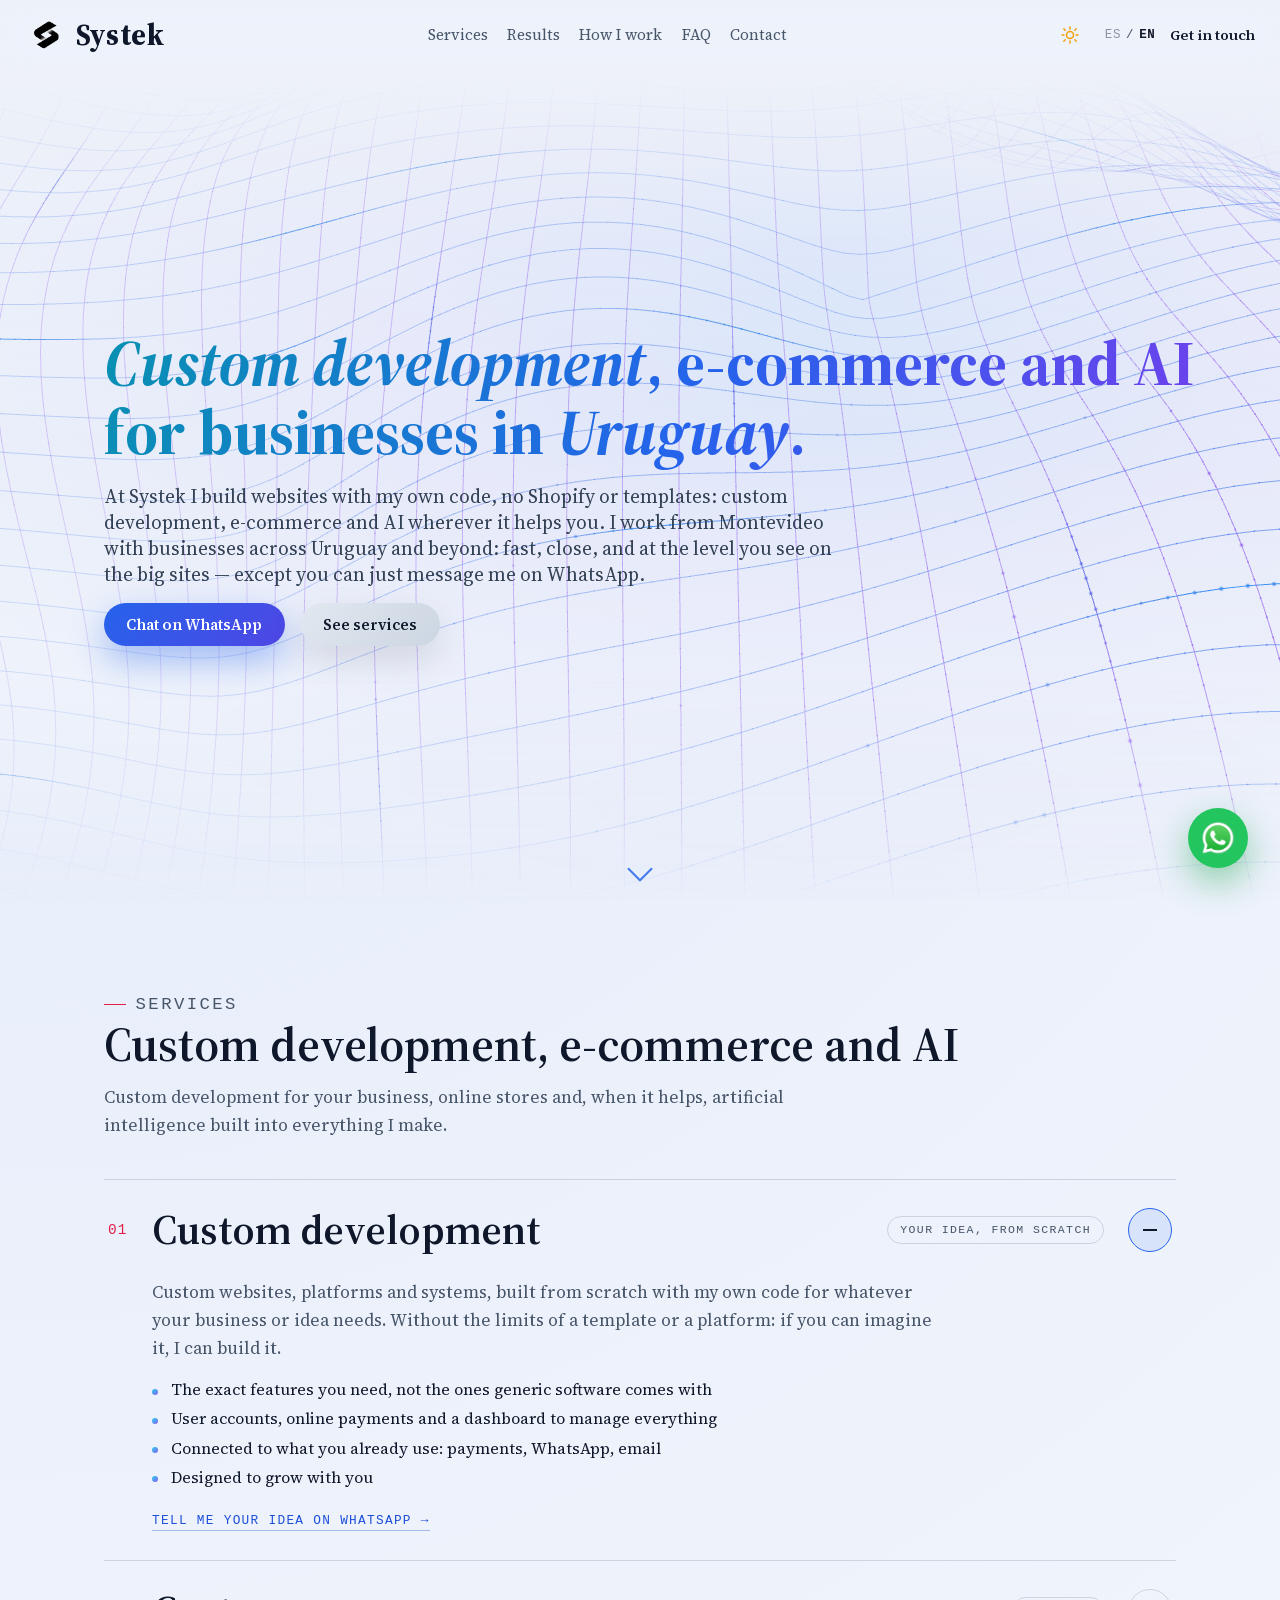
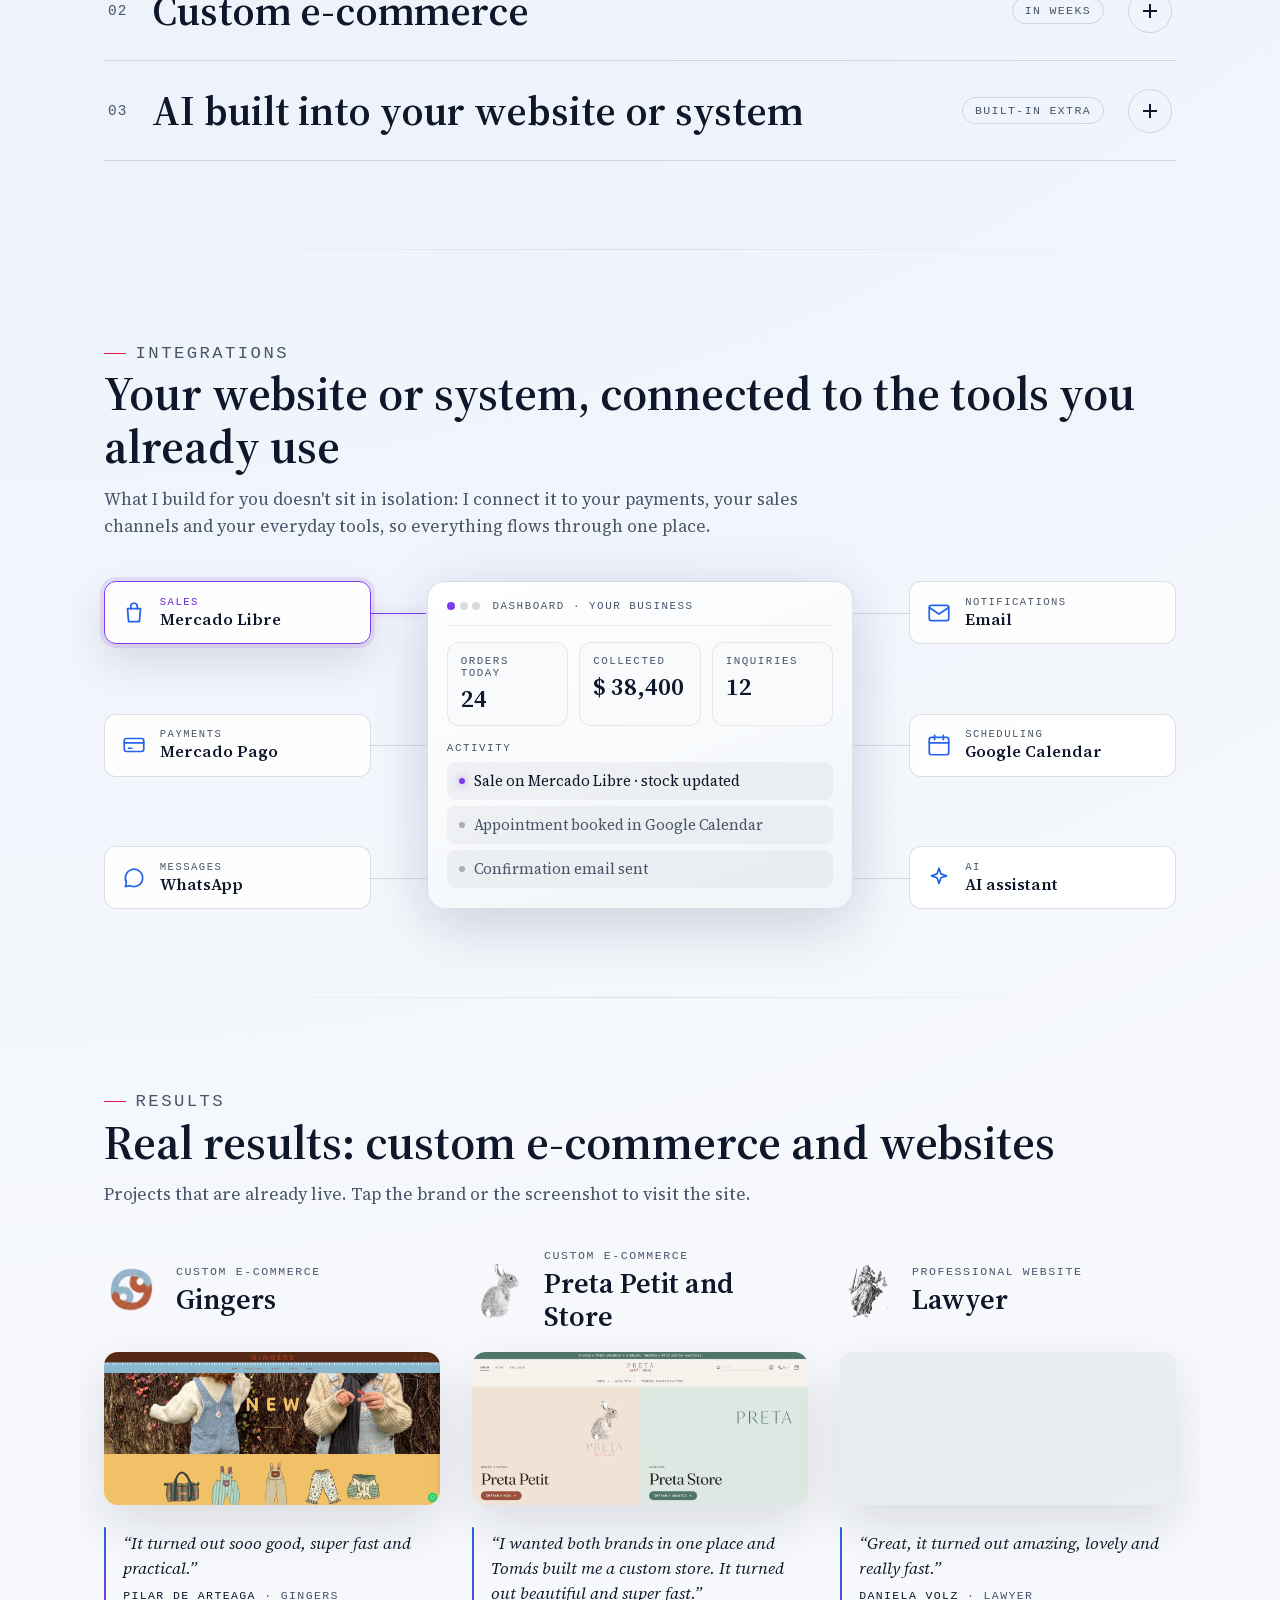
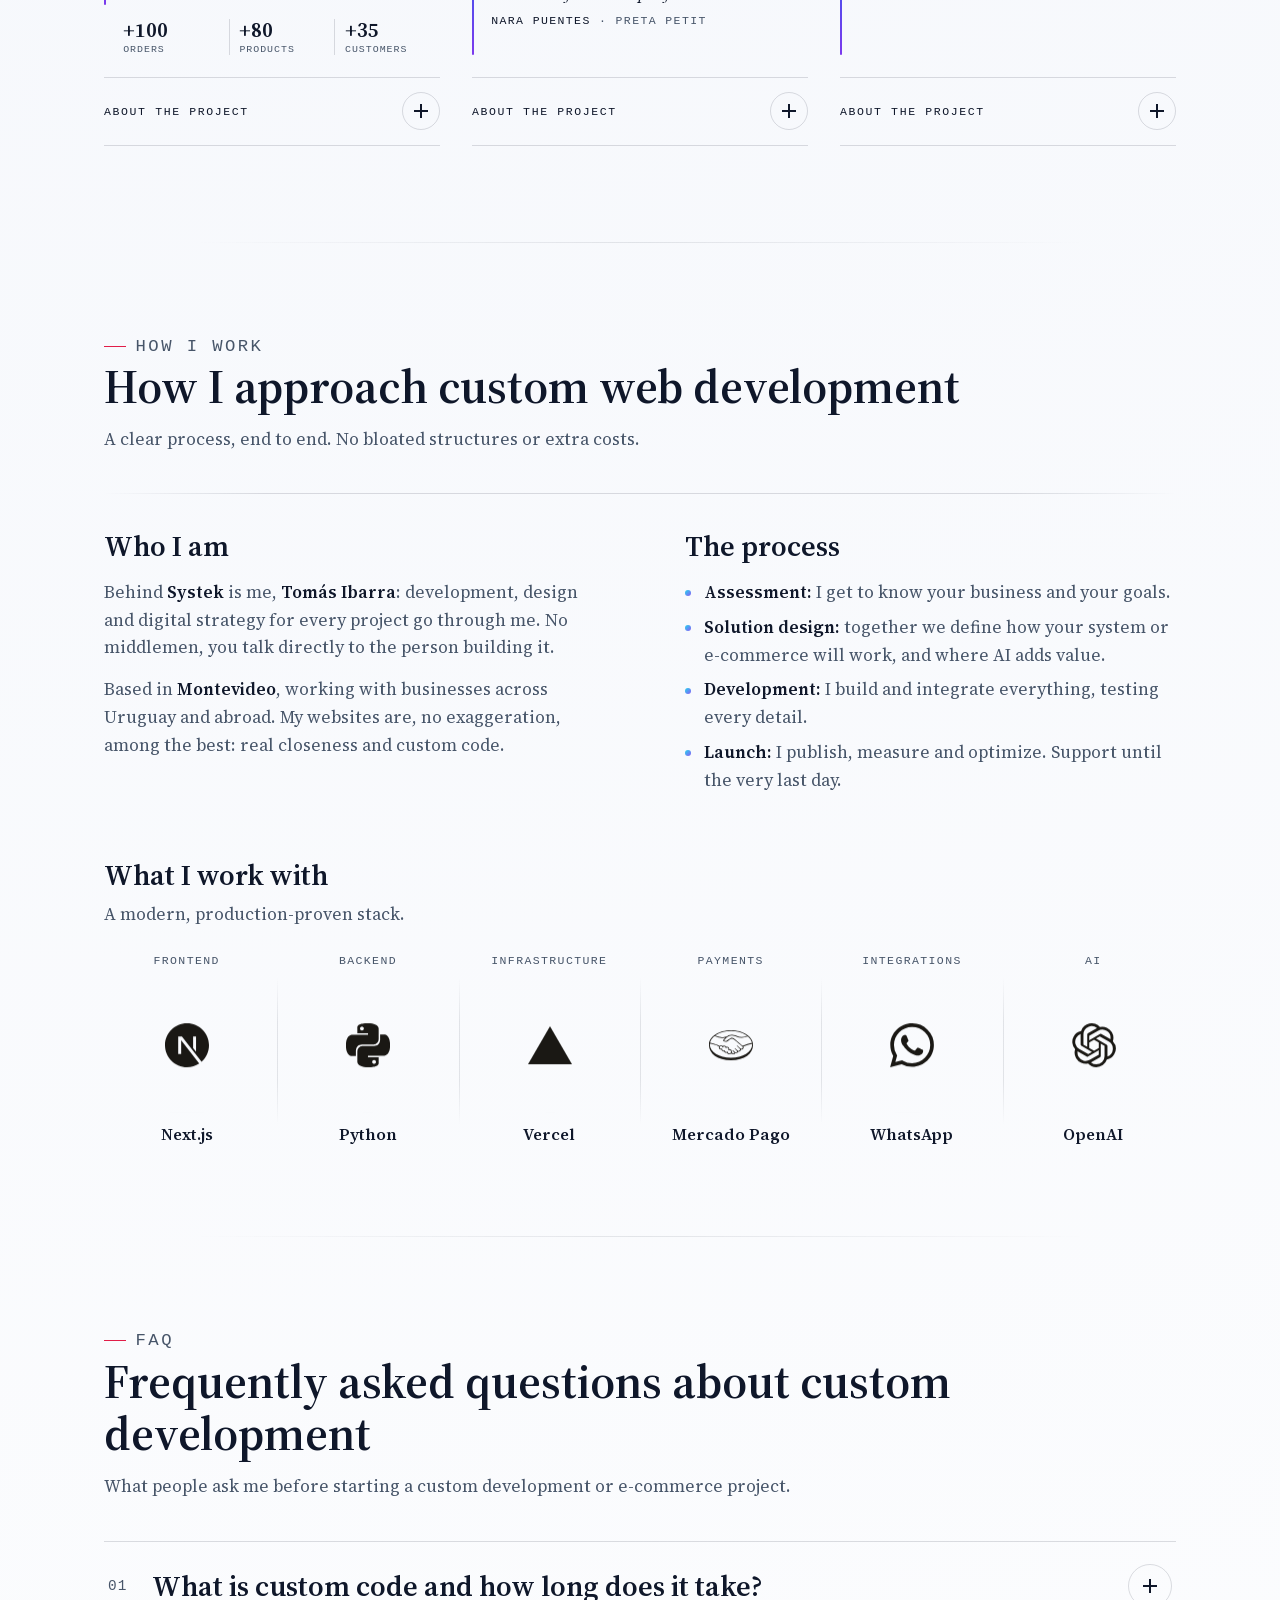
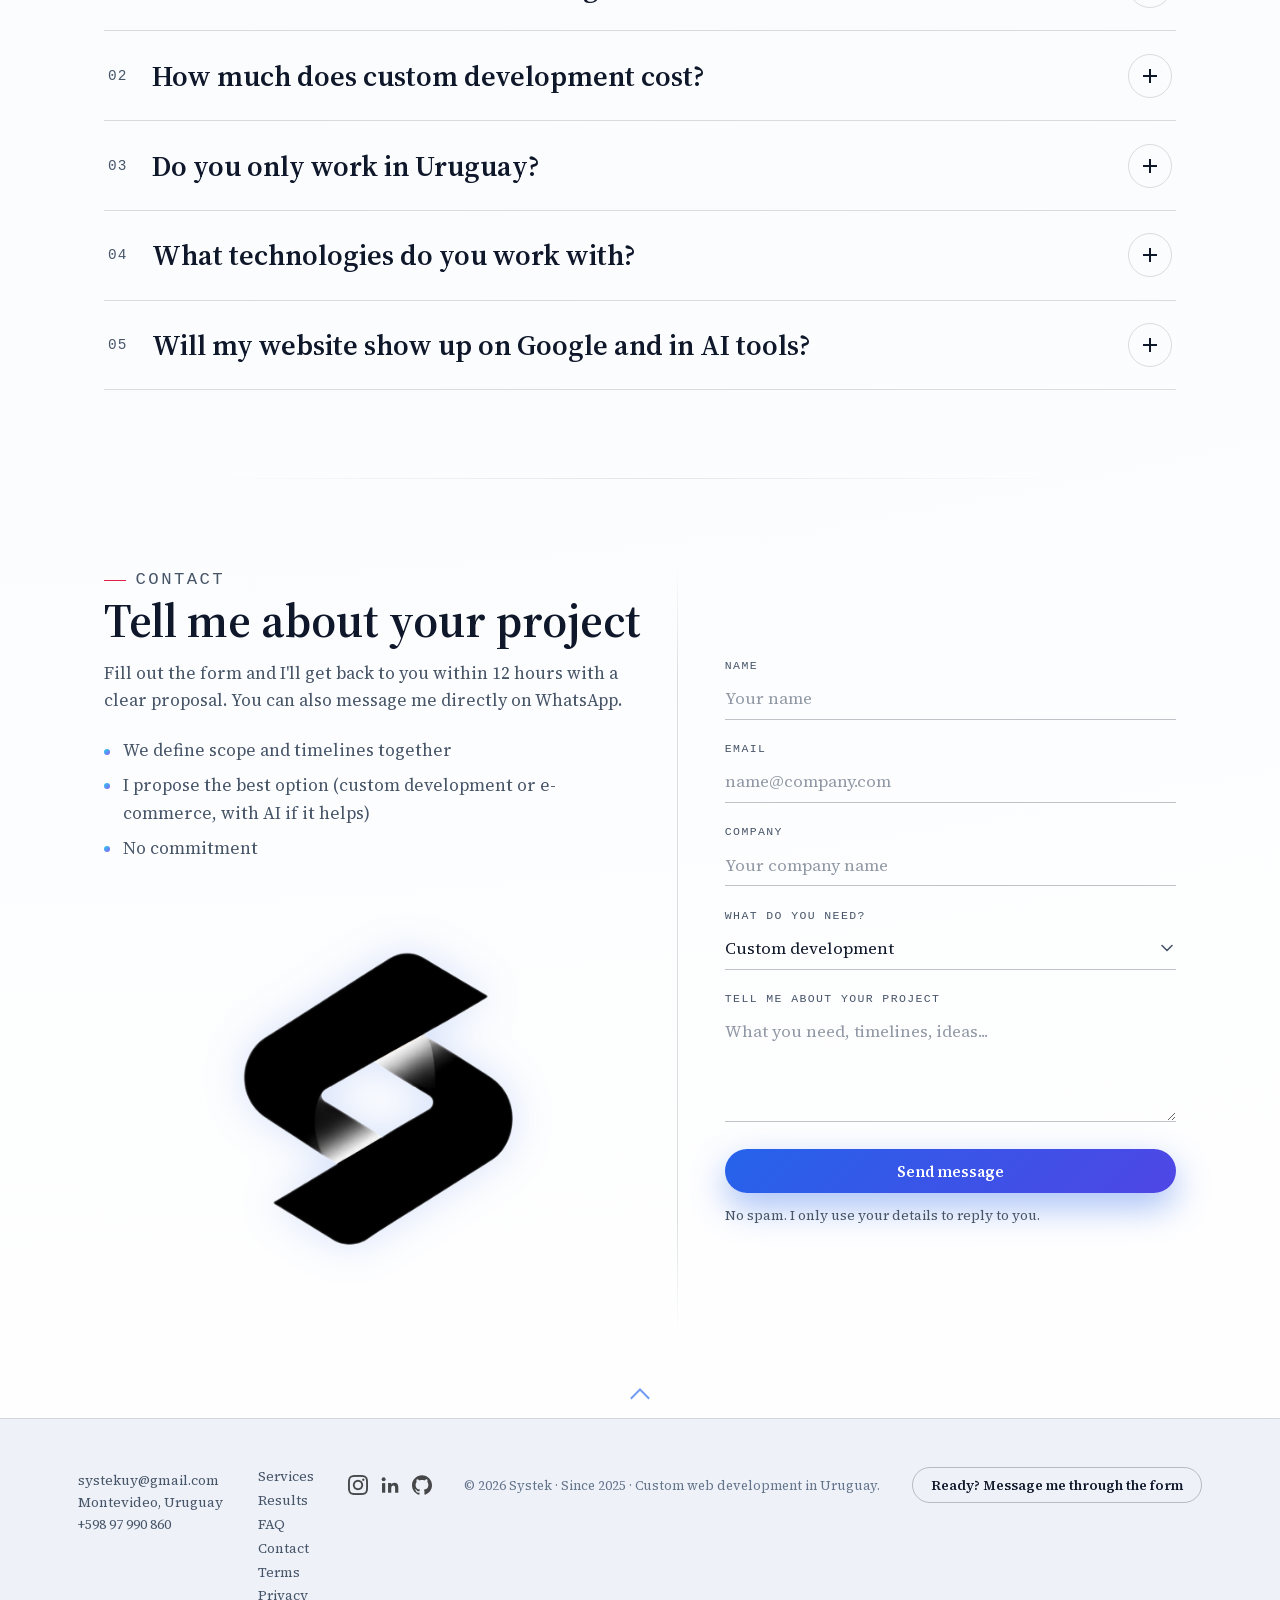
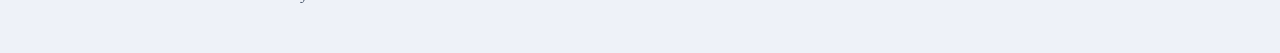
==== commit ff852a18: "Publica términos y política de privacidad en el sitio, sin datos personales. Co-authored-by: Cursor " ====
--- a/en/index.html
+++ b/en/index.html
@@ -930,6 +930,8 @@
         <a href="#casos">Results</a>
         <a href="#faq">FAQ</a>
         <a href="#contacto">Contact</a>
+        <a href="/terminos.html">Terms</a>
+        <a href="/politica-de-privacidad.html">Privacy</a>
       </nav>
 
       <div class="footer-actions">
--- a/styles.css
+++ b/styles.css
@@ -1791,6 +1791,46 @@
   font-size: 0.8rem;
 }
 
+.legal {
+  padding: 3.5rem 0 5rem;
+}
+
+.legal h1 {
+  font-size: clamp(2rem, 4vw, 2.75rem);
+  margin: 0 0 0.75rem;
+}
+
+.legal h2 {
+  font-size: 1.25rem;
+  margin: 2rem 0 0.55rem;
+}
+
+.legal p,
+.legal li {
+  color: var(--text-soft);
+  line-height: 1.7;
+  max-width: 42rem;
+}
+
+.legal ul {
+  margin: 0.4rem 0 0;
+  padding-left: 1.2rem;
+}
+
+.legal a {
+  color: #93c5fd;
+}
+
+:root[data-theme="light"] .legal a {
+  color: var(--primary);
+}
+
+.legal-updated {
+  color: var(--text-soft);
+  font-size: 0.85rem;
+  margin-bottom: 1.25rem;
+}
+
 /* WhatsApp flotante */
 .whatsapp-floating {
   position: fixed;
--- a/styles.css
+++ b/styles.css
@@ -1791,6 +1791,46 @@
   font-size: 0.8rem;
 }
 
+.legal {
+  padding: 3.5rem 0 5rem;
+}
+
+.legal h1 {
+  font-size: clamp(2rem, 4vw, 2.75rem);
+  margin: 0 0 0.75rem;
+}
+
+.legal h2 {
+  font-size: 1.25rem;
+  margin: 2rem 0 0.55rem;
+}
+
+.legal p,
+.legal li {
+  color: var(--text-soft);
+  line-height: 1.7;
+  max-width: 42rem;
+}
+
+.legal ul {
+  margin: 0.4rem 0 0;
+  padding-left: 1.2rem;
+}
+
+.legal a {
+  color: #93c5fd;
+}
+
+:root[data-theme="light"] .legal a {
+  color: var(--primary);
+}
+
+.legal-updated {
+  color: var(--text-soft);
+  font-size: 0.85rem;
+  margin-bottom: 1.25rem;
+}
+
 /* WhatsApp flotante */
 .whatsapp-floating {
   position: fixed;
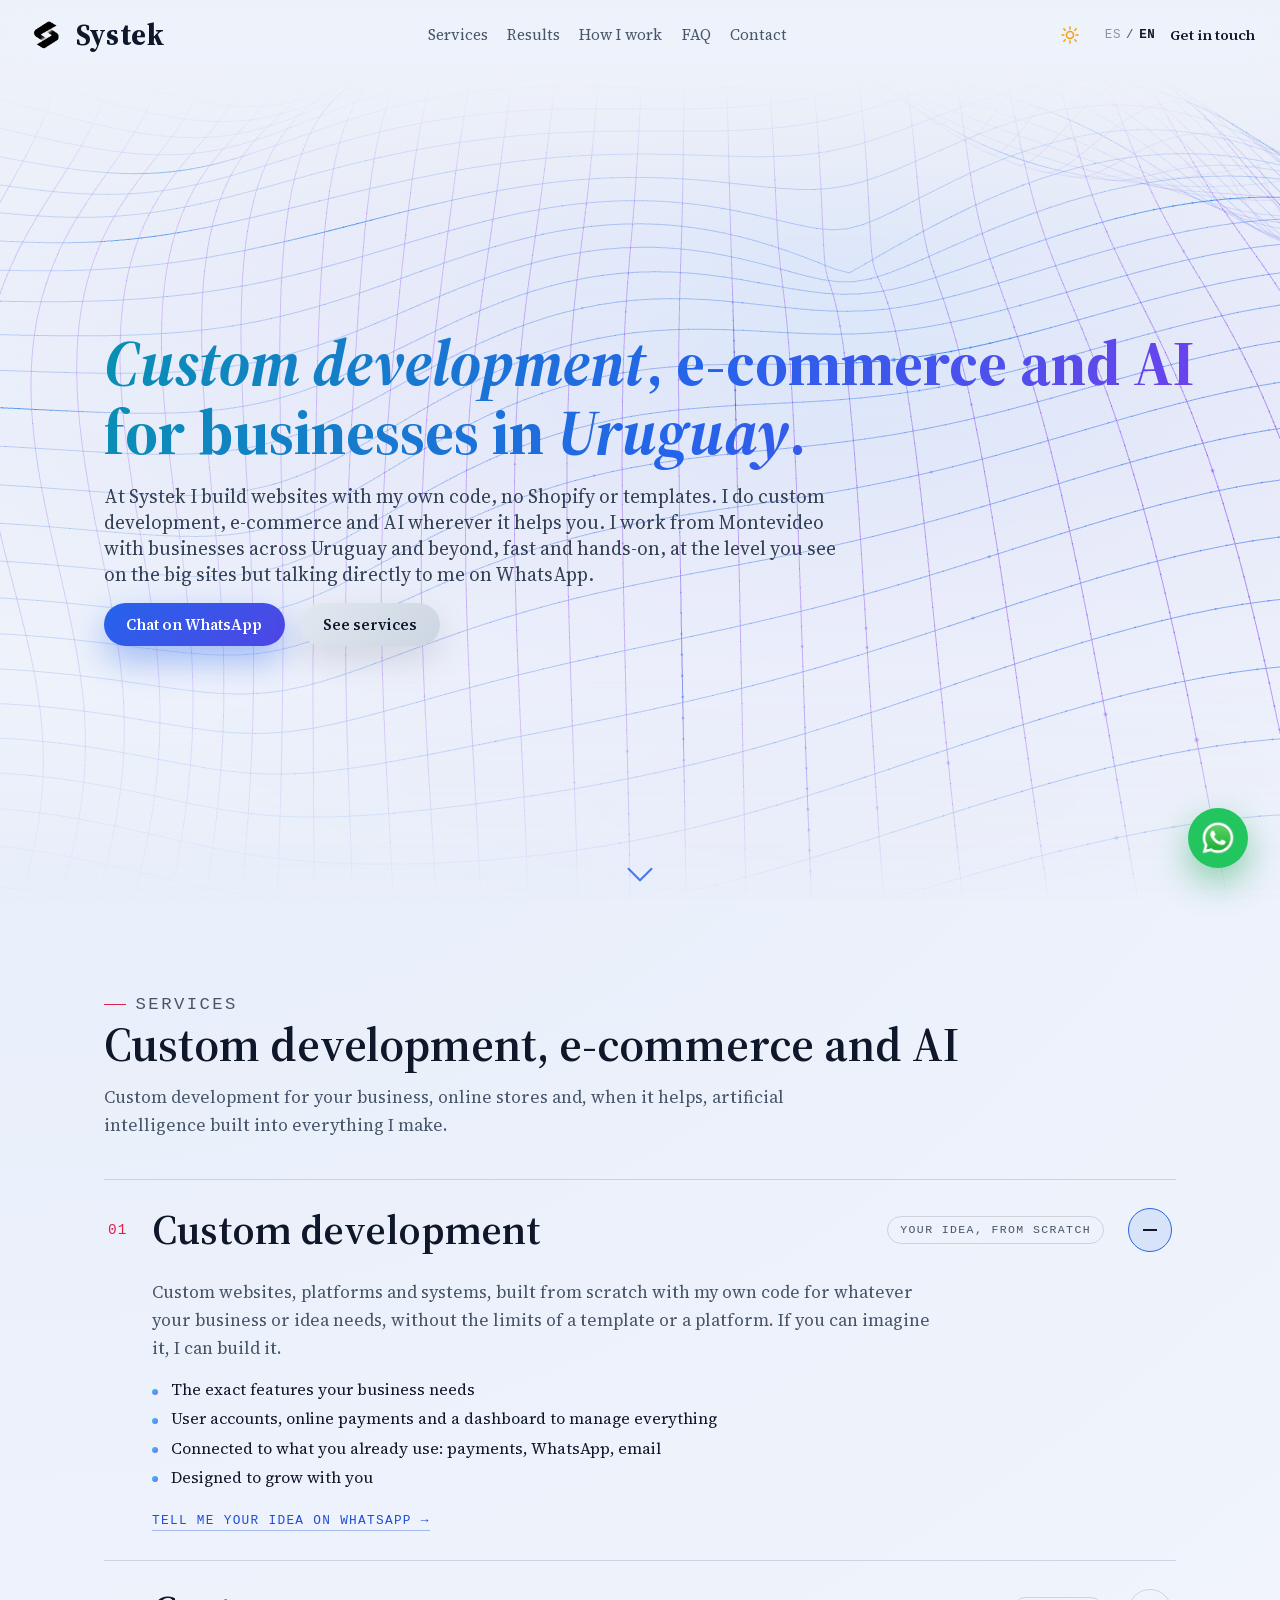
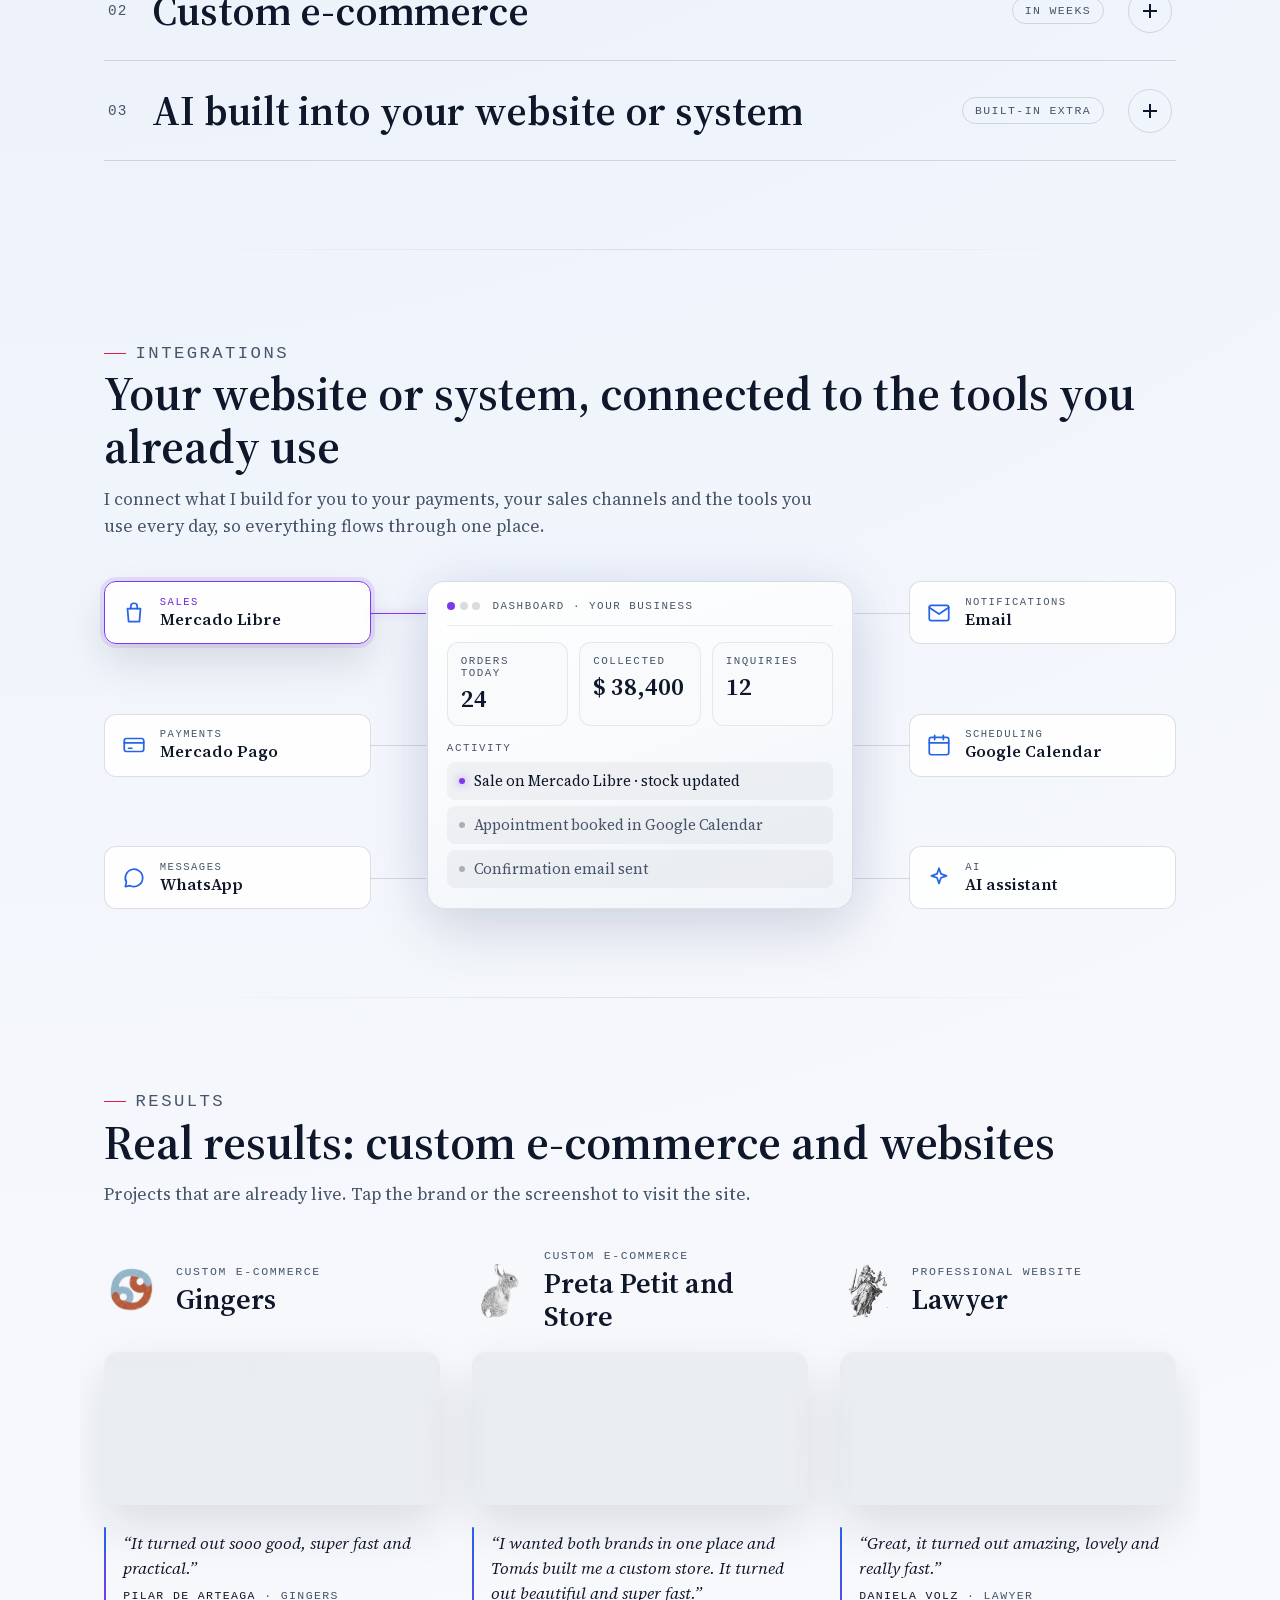
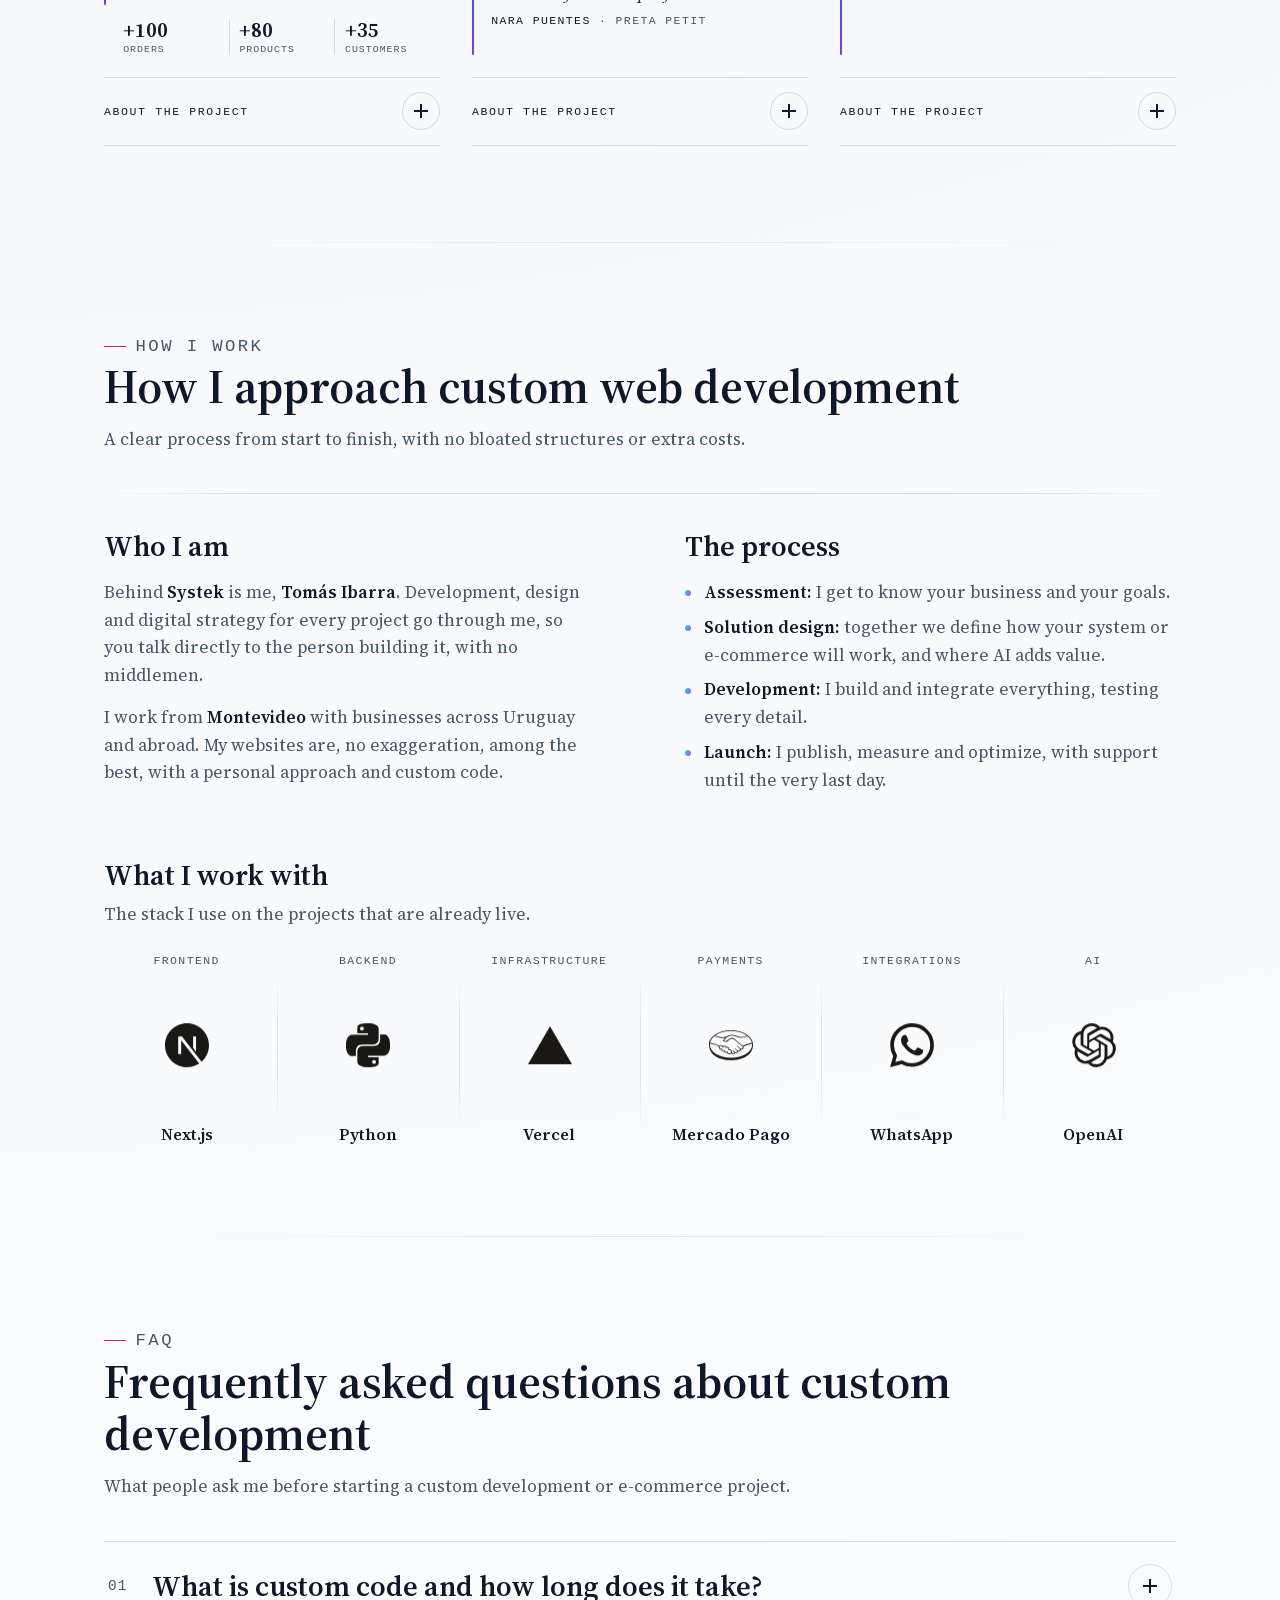
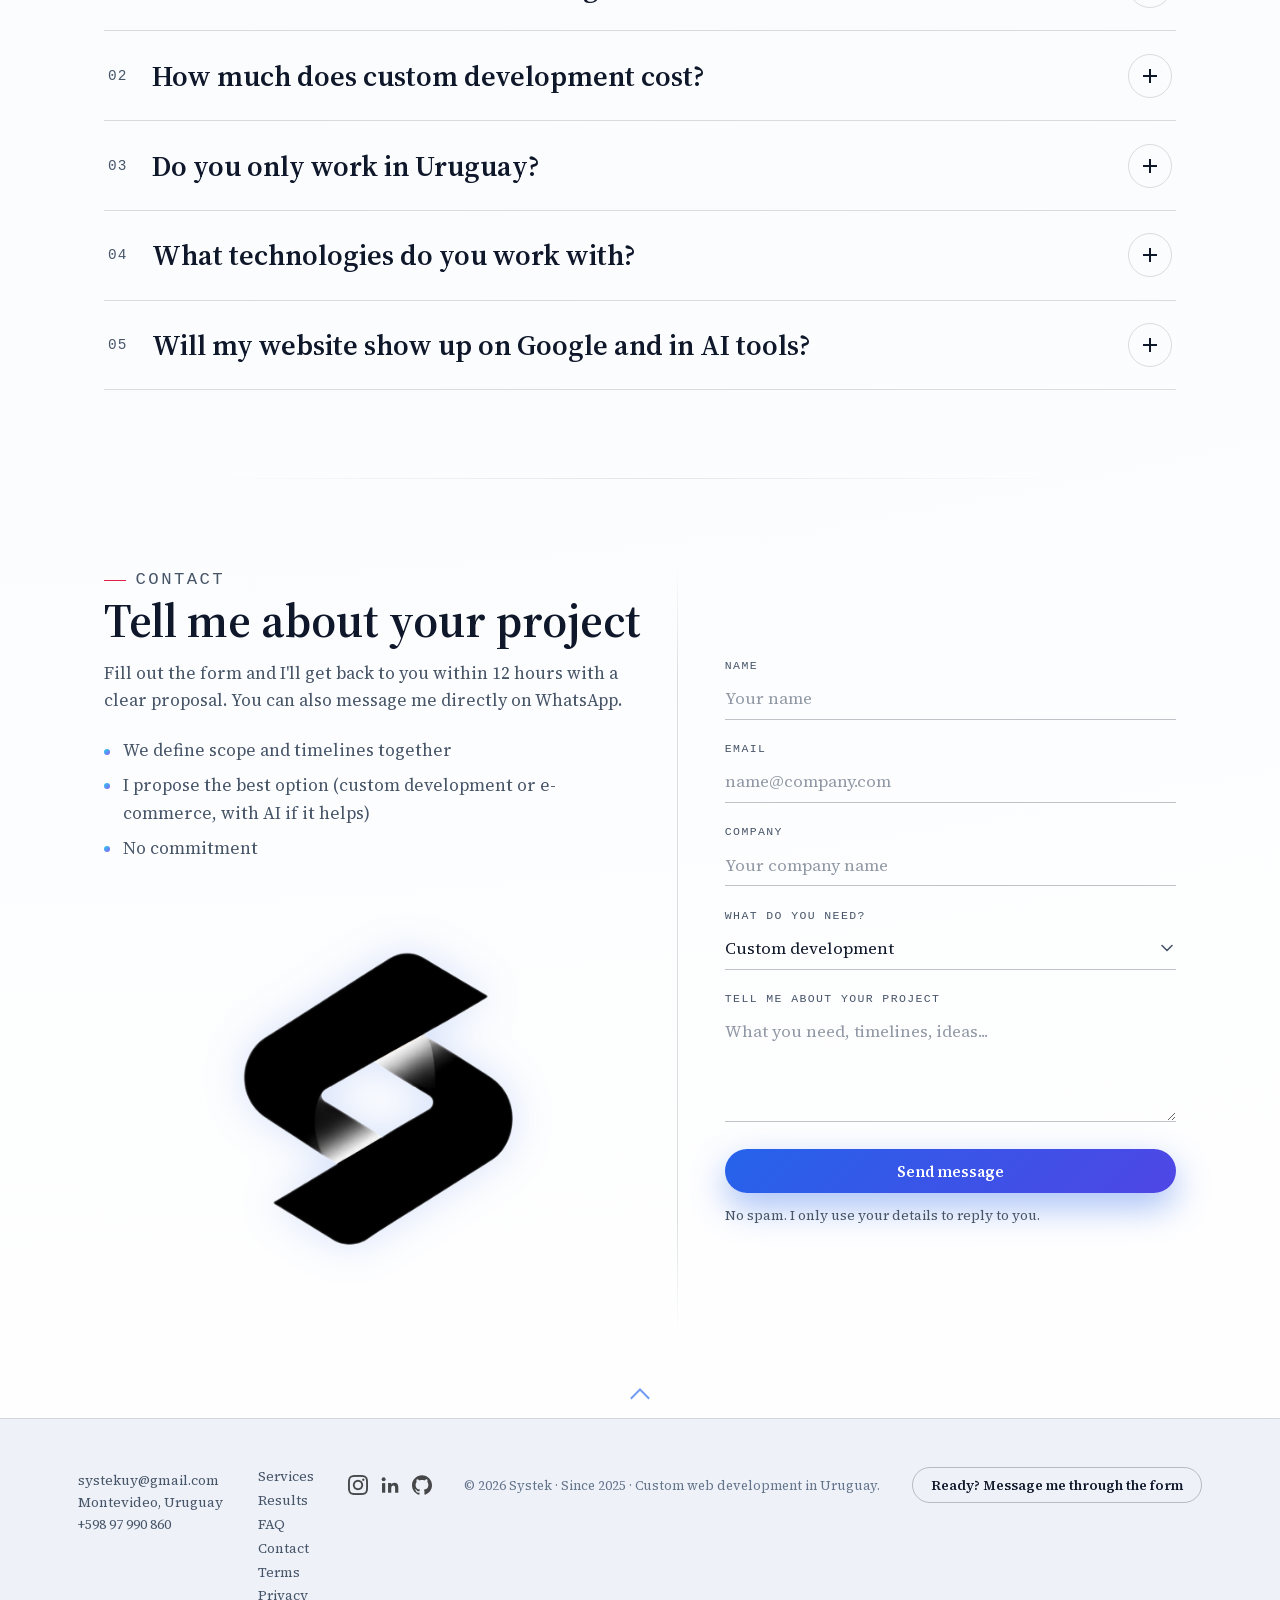
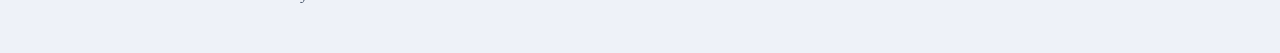
==== commit f6cfc241: "Textos más naturales en toda la web: sin guiones largos y con frases más simples en servicios, proce" ====
--- a/en/index.html
+++ b/en/index.html
@@ -33,7 +33,7 @@
   <meta name="twitter:image" content="https://www.systek.uy/imagenes/og-image.jpg" />
   <meta name="twitter:image:alt" content="Systek: custom development, e-commerce and AI in Uruguay" />
 
-  <!-- Icons / PWA-ish -->
+  <!-- Icons -->
   <link rel="icon" href="../imagenes/favicon.ico" sizes="any" />
   <link rel="icon" type="image/png" sizes="32x32" href="../imagenes/favicon-32.png" />
   <link rel="icon" type="image/png" sizes="48x48" href="../imagenes/favicon-48.png" />
@@ -42,9 +42,8 @@
 
   <!-- Performance -->
   <link rel="preload" href="../font/Source_Serif_4/SourceSerif4-Variable-latin.woff2" as="font" type="font/woff2" crossorigin />
-  <link rel="preload" href="../styles.css?v=20261030j" as="style" />
-  <link rel="stylesheet" href="../styles.css?v=20261030j" />
-  <!-- Versión en inglés de index.html: mismo diseño, CSS y JS. Si cambia el contenido en español, actualizar acá también. -->
+  <link rel="preload" href="../styles.css?v=20261120a" as="style" />
+  <link rel="stylesheet" href="../styles.css?v=20261120a" />
   <script>
     (function () {
       var root = document.documentElement;
@@ -56,7 +55,7 @@
     })();
   </script>
 
-  <!-- JSON-LD en inglés: mismos @id que la versión en español (es la misma empresa) -->
+  <!-- JSON-LD -->
   <script type="application/ld+json">
   {
     "@context": "https://schema.org",
@@ -138,7 +137,7 @@
             "name": "What is custom code and how long does it take?",
             "acceptedAnswer": {
               "@type": "Answer",
-              "text": "It's a website, store or system built from scratch for your business, with its own code: no Shopify, no templates and no platform lock-in. You decide how every detail works and you have full control over your project. Timing? It depends on the scope, but a well-planned project usually takes weeks, not endless months: I start with a short assessment and give you real timelines."
+              "text": "It's a website, store or system built from scratch for your business, with its own code, no Shopify or templates and no platform lock-in. You decide how every detail works and you have full control over your project. Timing depends on the scope, but a well-planned project is usually ready in weeks. I start with a short assessment and give you real timelines."
             }
           },
           {
@@ -146,7 +145,7 @@
             "name": "How much does custom development cost?",
             "acceptedAnswer": {
               "@type": "Answer",
-              "text": "Projects start at 250 USD. The final price depends on what you need: a professional website is not the same as an e-commerce store or a system with users, payments and integrations. After a short assessment I send you a clear quote, no fine print, so you know from day one how much you'll invest."
+              "text": "Projects start at 250 USD. The final price depends on what you need, because a professional website is not the same as an e-commerce store or a system with users, payments and integrations. After a short assessment I send you a clear quote, no fine print, so you know from day one how much you'll invest."
             }
           },
           {
@@ -162,7 +161,7 @@
             "name": "What technologies do you work with?",
             "acceptedAnswer": {
               "@type": "Answer",
-              "text": "Frontend with Next.js, TypeScript and Tailwind CSS; backend in Python with FastAPI and PostgreSQL; deployed on Vercel and Railway. I integrate payments with Stripe, PayPal, Payoneer or Mercado Pago, emails, WhatsApp and AI (OpenAI, Claude, Gemini, automations with n8n). Always with your own code and no closed platforms."
+              "text": "On the frontend I use Next.js, TypeScript and Tailwind CSS, on the backend Python with FastAPI and PostgreSQL, and I deploy on Vercel and Railway. I integrate payments with Stripe, PayPal, Payoneer or Mercado Pago, emails, WhatsApp and AI (OpenAI, Claude, Gemini, automations with n8n). Always with your own code and no closed platforms."
             }
           },
           {
@@ -170,7 +169,7 @@
             "name": "Will my website show up on Google and in AI tools?",
             "acceptedAnswer": {
               "@type": "Answer",
-              "text": "I build it ready for that from the code up. SEO so Google shows you, and GEO so AI tools like ChatGPT, Gemini or Perplexity find you and recommend you when someone asks about what you do: speed, structured data, clear and easy-to-quote copy, and an llms.txt file made for AI. And if you want AI to work for your business too, I integrate artificial intelligence: AI chatbots for WhatsApp and your website that assist your customers 24/7, virtual assistants trained on your business information, AI agents that answer questions, take orders or book appointments, and process automation with n8n, using large language models (LLMs) from OpenAI (ChatGPT), Claude and Gemini."
+              "text": "I build it ready for that from the code up. I do SEO so Google shows you and GEO so AI tools like ChatGPT, Gemini or Perplexity find you and recommend you when someone asks about what you do. I take care of speed, structured data and clear, easy-to-quote copy, and I add an llms.txt file made for AI. And if you want AI to work for your business too, I integrate artificial intelligence, such as AI chatbots for WhatsApp and your website that assist your customers 24/7, virtual assistants trained on your business information, AI agents that answer questions, take orders or book appointments, and process automation with n8n, using large language models (LLMs) from OpenAI (ChatGPT), Claude and Gemini."
             }
           }
         ]
@@ -194,7 +193,7 @@
       <a href="#top" class="logo">
         <img
           src="../imagenes/logo_blanco_transparente.webp"
-          alt="Systek logo — custom web development in Uruguay"
+          alt="Systek logo, custom web development in Uruguay"
           class="logo-img"
           width="42"
           height="42"
@@ -243,8 +242,8 @@
           </h1>
           <p class="hero-tagline">One-of-a-kind work: you dream it, Systek builds it.</p>
           <p class="hero-subtitle">
-            At Systek I build websites with my own code, no Shopify or templates: custom development, e-commerce and AI wherever it helps you.
-            I work from Montevideo with businesses across Uruguay and beyond: fast, close, and at the level you see on the big sites — except you can just message me on WhatsApp.
+            At Systek I build websites with my own code, no Shopify or templates. I do custom development, e-commerce and AI wherever it helps you.
+            I work from Montevideo with businesses across Uruguay and beyond, fast and hands-on, at the level you see on the big sites but talking directly to me on WhatsApp.
           </p>
           <div class="hero-actions">
             <a href="https://wa.me/59897990860" class="btn" target="_blank" rel="noopener noreferrer">Chat on WhatsApp</a>
@@ -279,11 +278,11 @@
               <div class="service-panel-inner">
                 <p>
                   Custom websites, platforms and systems, built from scratch with my own code for whatever your
-                  business or idea needs. Without the limits of a template or a platform: if you can imagine it,
-                  I can build it.
+                  business or idea needs, without the limits of a template or a platform. If you can imagine it, I can
+                  build it.
                 </p>
                 <ul class="service-list">
-                  <li>The exact features you need, not the ones generic software comes with</li>
+                  <li>The exact features your business needs</li>
                   <li>User accounts, online payments and a dashboard to manage everything</li>
                   <li>Connected to what you already use: payments, WhatsApp, email</li>
                   <li>Designed to grow with you</li>
@@ -305,8 +304,8 @@
             <div class="service-panel" data-accordion-panel id="servicio-ecommerce" role="region" aria-labelledby="servicio-ecommerce-btn">
               <div class="service-panel-inner">
                 <p>
-                  Your online store built from scratch with its own code, no Shopify or templates: it works the way
-                  you want, not the way a platform lets you.
+                  Your online store built from scratch with its own code, no Shopify or templates, so it works the way
+                  you want and not the way a platform lets you.
                 </p>
                 <ul class="service-list">
                   <li>Catalog, cart and checkout designed around your product</li>
@@ -330,9 +329,9 @@
             <div class="service-panel" data-accordion-panel id="servicio-ia" role="region" aria-labelledby="servicio-ia-btn">
               <div class="service-panel-inner">
                 <p>
-                  Artificial intelligence isn't a separate product: it's an extra I add to your system or
-                  e-commerce. I use language models to build assistants that know your business and automations
-                  that take repetitive tasks off your plate.
+                  I add artificial intelligence to your system or e-commerce as a built-in extra. I use language
+                  models to build assistants that know your business and automations that take repetitive tasks off
+                  your plate.
                 </p>
                 <ul class="service-list">
                   <li>Assistants that answer your customers 24/7 on your website or WhatsApp</li>
@@ -354,8 +353,8 @@
           <p class="eyebrow" aria-hidden="true">Integrations</p>
           <h2 id="integraciones-title">Your website or system, connected to the tools you already use</h2>
           <p>
-            What I build for you doesn't sit in isolation: I connect it to your payments, your sales channels and
-            your everyday tools, so everything flows through one place.
+            I connect what I build for you to your payments, your sales channels and the tools you use every
+            day, so everything flows through one place.
           </p>
         </div>
 
@@ -554,7 +553,7 @@
             <header class="case-head">
               <a class="case-logo-link" href="https://danielavolzabogada.com.uy" target="_blank" rel="noopener noreferrer" tabindex="-1">
                 <img src="../imagenes/abogada_logo.webp"
-                     alt="Daniela Volz, lawyer — logo"
+                     alt="Logo of Daniela Volz, lawyer"
                      class="case-logo"
                      width="56"
                      height="56"
@@ -611,19 +610,20 @@
         <div class="section-header reveal">
           <p class="eyebrow" aria-hidden="true">How I work</p>
           <h2 id="proceso-title">How I approach custom web development</h2>
-          <p>A clear process, end to end. No bloated structures or extra costs.</p>
+          <p>A clear process from start to finish, with no bloated structures or extra costs.</p>
         </div>
 
         <div class="steps">
           <div class="step reveal">
             <h3>Who I am</h3>
             <p>
-              Behind <strong>Systek</strong> is me, <strong>Tomás Ibarra</strong>: development, design and digital strategy
-              for every project go through me. No middlemen, you talk directly to the person building it.
+              Behind <strong>Systek</strong> is me, <strong>Tomás Ibarra</strong>. Development, design and digital
+              strategy for every project go through me, so you talk directly to the person building it, with no
+              middlemen.
             </p>
             <p>
-              Based in <strong>Montevideo</strong>, working with businesses across Uruguay and abroad.
-              My websites are, no exaggeration, among the best: real closeness and custom code.
+              I work from <strong>Montevideo</strong> with businesses across Uruguay and abroad.
+              My websites are, no exaggeration, among the best, with a personal approach and custom code.
             </p>
           </div>
 
@@ -633,14 +633,14 @@
               <li><strong>Assessment:</strong> I get to know your business and your goals.</li>
               <li><strong>Solution design:</strong> together we define how your system or e-commerce will work, and where AI adds value.</li>
               <li><strong>Development:</strong> I build and integrate everything, testing every detail.</li>
-              <li><strong>Launch:</strong> I publish, measure and optimize. Support until the very last day.</li>
+              <li><strong>Launch:</strong> I publish, measure and optimize, with support until the very last day.</li>
             </ul>
           </div>
         </div>
 
         <div class="stack reveal" aria-labelledby="stack-title">
           <h3 id="stack-title" class="stack-title">What I work with</h3>
-          <p class="stack-intro">A modern, production-proven stack.</p>
+          <p class="stack-intro">The stack I use on the projects that are already live.</p>
           <div class="reels" data-reels>
           <div class="reel">
             <p class="reel-label">Frontend</p>
@@ -739,10 +739,10 @@
             <div class="faq-panel" data-accordion-panel id="faq-1" role="region" aria-labelledby="faq-1-btn">
               <div class="faq-panel-inner">
                 <p>
-                  It's a website, store or system built from scratch for your business, with its own code: no Shopify,
-                  no templates and no platform lock-in. You decide how every detail works and you have full control
-                  over your project. Timing? It depends on the scope, but a well-planned project usually takes weeks,
-                  not endless months: I start with a short assessment and give you real timelines.
+                  It's a website, store or system built from scratch for your business, with its own code, no Shopify
+                  or templates and no platform lock-in. You decide how every detail works and you have full control
+                  over your project. Timing depends on the scope, but a well-planned project is usually ready in
+                  weeks. I start with a short assessment and give you real timelines.
                 </p>
               </div>
             </div>
@@ -758,9 +758,10 @@
             <div class="faq-panel" data-accordion-panel id="faq-2" role="region" aria-labelledby="faq-2-btn">
               <div class="faq-panel-inner">
                 <p>
-                  Projects start at 250 USD. The final price depends on what you need: a professional website is not
-                  the same as an e-commerce store or a system with users, payments and integrations. After a short
-                  assessment I send you a clear quote, no fine print, so you know from day one how much you'll invest.
+                  Projects start at 250 USD. The final price depends on what you need, because a professional website
+                  is not the same as an e-commerce store or a system with users, payments and integrations. After a
+                  short assessment I send you a clear quote, no fine print, so you know from day one how much you'll
+                  invest.
                 </p>
               </div>
             </div>
@@ -793,10 +794,10 @@
             <div class="faq-panel" data-accordion-panel id="faq-4" role="region" aria-labelledby="faq-4-btn">
               <div class="faq-panel-inner">
                 <p>
-                  Frontend with Next.js, TypeScript and Tailwind CSS; backend in Python with FastAPI and PostgreSQL;
-                  deployed on Vercel and Railway. I integrate payments with Stripe, PayPal, Payoneer or Mercado Pago,
-                  emails, WhatsApp and AI (OpenAI, Claude, Gemini, automations with n8n). Always with your own code and
-                  no closed platforms.
+                  On the frontend I use Next.js, TypeScript and Tailwind CSS, on the backend Python with FastAPI and
+                  PostgreSQL, and I deploy on Vercel and Railway. I integrate payments with Stripe, PayPal, Payoneer
+                  or Mercado Pago, emails, WhatsApp and AI (OpenAI, Claude, Gemini, automations with n8n). Always with
+                  your own code and no closed platforms.
                 </p>
               </div>
             </div>
@@ -812,13 +813,14 @@
             <div class="faq-panel" data-accordion-panel id="faq-5" role="region" aria-labelledby="faq-5-btn">
               <div class="faq-panel-inner">
                 <p>
-                  I build it ready for that from the code up. SEO so Google shows you, and GEO so AI tools like ChatGPT,
-                  Gemini or Perplexity find you and recommend you when someone asks about what you do: speed, structured
-                  data, clear and easy-to-quote copy, and an llms.txt file made for AI. And if you want AI to work for
-                  your business too, I integrate artificial intelligence: AI chatbots for WhatsApp and your website that
-                  assist your customers 24/7, virtual assistants trained on your business information, AI agents that
-                  answer questions, take orders or book appointments, and process automation with n8n, using large
-                  language models (LLMs) from OpenAI (ChatGPT), Claude and Gemini.
+                  I build it ready for that from the code up. I do SEO so Google shows you and GEO so AI tools like
+                  ChatGPT, Gemini or Perplexity find you and recommend you when someone asks about what you do. I take
+                  care of speed, structured data and clear, easy-to-quote copy, and I add an llms.txt file made for
+                  AI. And if you want AI to work for your business too, I integrate artificial intelligence, such as
+                  AI chatbots for WhatsApp and your website that assist your customers 24/7, virtual assistants
+                  trained on your business information, AI agents that answer questions, take orders or book
+                  appointments, and process automation with n8n, using large language models (LLMs) from OpenAI
+                  (ChatGPT), Claude and Gemini.
                 </p>
               </div>
             </div>
@@ -954,6 +956,6 @@
 
   <a href="https://wa.me/59897990860" class="whatsapp-floating" target="_blank" rel="noopener noreferrer" aria-label="Open WhatsApp chat with Systek"></a>
 
-  <script src="../script.js?v=20261030j" defer></script>
+  <script src="../script.js?v=20261120a" defer></script>
 </body>
 </html>
--- a/styles.css
+++ b/styles.css
@@ -112,7 +112,7 @@
     margin: 0 auto;
   }
 
-  /* NAV — arriba: barra encastrada; al bajar: óvalo flotante. La barra mide siempre 70px (sin saltos de layout) */
+  /* NAV: arriba es una barra encastrada y al bajar, un óvalo flotante. La barra mide siempre 70px (sin saltos de layout) */
   .nav {
     position: sticky;
     top: 0;
@@ -346,7 +346,7 @@
   /* El fondo del hero (color + malla + oscurecido) se difumina abajo hacia el fondo de la página.
      Sin mask-image (en Safari/iOS, una máscara sobre un canvas animado se recalcula en cada frame):
      el color y el oscurecido terminan en transparente, y la malla se difumina en su shader (script.js).
-     El resplandor azul → violeta antes lo pintaba el canvas; ahora es CSS */
+     El resplandor de azul a violeta es CSS */
   .hero-bg {
     position: absolute;
     inset: 0;
@@ -557,7 +557,7 @@
     color: var(--text-soft);
   }
 
-/* SERVICIOS — acordeón numerado (se abre con click/Enter/Espacio, no con hover) */
+/* SERVICIOS: acordeón numerado (se abre con click/Enter/Espacio, no con hover) */
 .services-accordion {
   border-top: 1px solid var(--border);
 }
@@ -734,7 +734,7 @@
   border-color: #fff;
 }
 
-/* INTEGRACIONES — panel central + nodos satélite, siempre visible */
+/* INTEGRACIONES: panel central + nodos satélite, siempre visible */
 .eco {
   --eco-gap: 3.5rem;
   display: grid;
@@ -1130,7 +1130,7 @@
   font-weight: 600;
 }
 
-/* CASOS — sin card: logo + título, captura, métricas que cuentan y detalle desplegable */
+/* CASOS sin card: logo + título, captura, métricas que cuentan y detalle desplegable */
 /* Una sola línea: entran 3 y el resto se desliza. Las filas compartidas (subgrid) alinean captura, testimonio y detalle */
 .cases-grid {
   display: grid;
@@ -1856,7 +1856,7 @@
   pointer-events: auto;
 }
 
-/* El pulso es un anillo aparte y más espaciado: antes la animación pisaba el transform y el hover no andaba */
+/* El pulso es un anillo aparte y más espaciado, así no pisa el transform del hover */
 .whatsapp-floating::after {
   content: "";
   position: absolute;
@@ -2228,7 +2228,7 @@
   }
 }
 
-/* FAQ — mismo acordeón que Servicios; en desktop se abre al pasar el cursor */
+/* FAQ: mismo acordeón que Servicios; en desktop se abre al pasar el cursor */
 .faq-list {
   border-top: 1px solid var(--border);
 }
@@ -2530,7 +2530,7 @@
   opacity: 0.75;
 }
 
-/* Rebota solo al pasar el mouse (antes rebotaba siempre: una animación infinita menos) */
+/* Rebota solo al pasar el mouse */
 .footer-top:hover .footer-top-icon,
 .footer-top:focus-visible .footer-top-icon {
   animation: footer-top-bounce 1.6s ease-in-out infinite;
@@ -2567,7 +2567,7 @@
   background: radial-gradient(circle at top left, #e3ebfa 0, #f6f8fc 45%, #ffffff 100%);
 }
 
-/* Logos blancos → oscuros */
+/* Logos blancos pasan a oscuros */
 :root[data-theme="light"] .logo-img,
 :root[data-theme="light"] .error-404-logo,
 :root[data-theme="light"] .social-links img,
--- a/styles.css
+++ b/styles.css
@@ -112,7 +112,7 @@
     margin: 0 auto;
   }
 
-  /* NAV — arriba: barra encastrada; al bajar: óvalo flotante. La barra mide siempre 70px (sin saltos de layout) */
+  /* NAV: arriba es una barra encastrada y al bajar, un óvalo flotante. La barra mide siempre 70px (sin saltos de layout) */
   .nav {
     position: sticky;
     top: 0;
@@ -346,7 +346,7 @@
   /* El fondo del hero (color + malla + oscurecido) se difumina abajo hacia el fondo de la página.
      Sin mask-image (en Safari/iOS, una máscara sobre un canvas animado se recalcula en cada frame):
      el color y el oscurecido terminan en transparente, y la malla se difumina en su shader (script.js).
-     El resplandor azul → violeta antes lo pintaba el canvas; ahora es CSS */
+     El resplandor de azul a violeta es CSS */
   .hero-bg {
     position: absolute;
     inset: 0;
@@ -557,7 +557,7 @@
     color: var(--text-soft);
   }
 
-/* SERVICIOS — acordeón numerado (se abre con click/Enter/Espacio, no con hover) */
+/* SERVICIOS: acordeón numerado (se abre con click/Enter/Espacio, no con hover) */
 .services-accordion {
   border-top: 1px solid var(--border);
 }
@@ -734,7 +734,7 @@
   border-color: #fff;
 }
 
-/* INTEGRACIONES — panel central + nodos satélite, siempre visible */
+/* INTEGRACIONES: panel central + nodos satélite, siempre visible */
 .eco {
   --eco-gap: 3.5rem;
   display: grid;
@@ -1130,7 +1130,7 @@
   font-weight: 600;
 }
 
-/* CASOS — sin card: logo + título, captura, métricas que cuentan y detalle desplegable */
+/* CASOS sin card: logo + título, captura, métricas que cuentan y detalle desplegable */
 /* Una sola línea: entran 3 y el resto se desliza. Las filas compartidas (subgrid) alinean captura, testimonio y detalle */
 .cases-grid {
   display: grid;
@@ -1856,7 +1856,7 @@
   pointer-events: auto;
 }
 
-/* El pulso es un anillo aparte y más espaciado: antes la animación pisaba el transform y el hover no andaba */
+/* El pulso es un anillo aparte y más espaciado, así no pisa el transform del hover */
 .whatsapp-floating::after {
   content: "";
   position: absolute;
@@ -2228,7 +2228,7 @@
   }
 }
 
-/* FAQ — mismo acordeón que Servicios; en desktop se abre al pasar el cursor */
+/* FAQ: mismo acordeón que Servicios; en desktop se abre al pasar el cursor */
 .faq-list {
   border-top: 1px solid var(--border);
 }
@@ -2530,7 +2530,7 @@
   opacity: 0.75;
 }
 
-/* Rebota solo al pasar el mouse (antes rebotaba siempre: una animación infinita menos) */
+/* Rebota solo al pasar el mouse */
 .footer-top:hover .footer-top-icon,
 .footer-top:focus-visible .footer-top-icon {
   animation: footer-top-bounce 1.6s ease-in-out infinite;
@@ -2567,7 +2567,7 @@
   background: radial-gradient(circle at top left, #e3ebfa 0, #f6f8fc 45%, #ffffff 100%);
 }
 
-/* Logos blancos → oscuros */
+/* Logos blancos pasan a oscuros */
 :root[data-theme="light"] .logo-img,
 :root[data-theme="light"] .error-404-logo,
 :root[data-theme="light"] .social-links img,
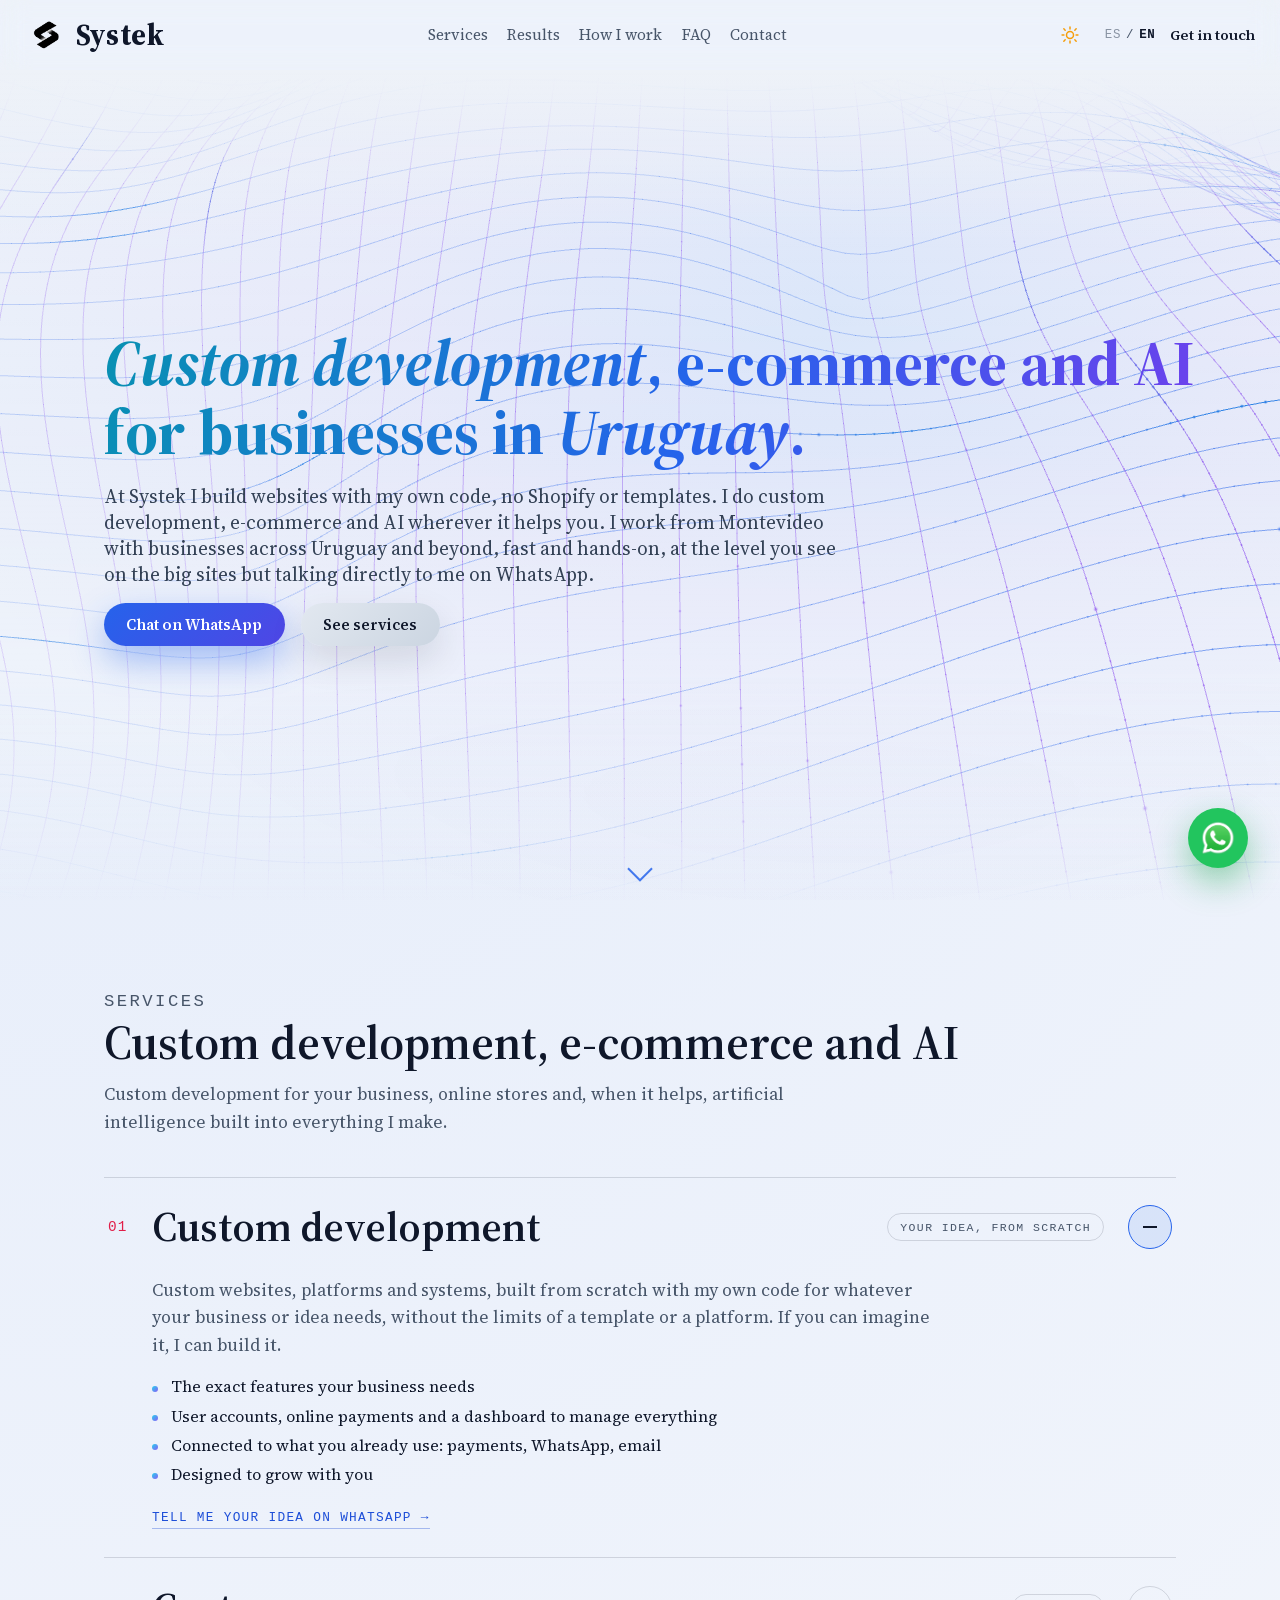
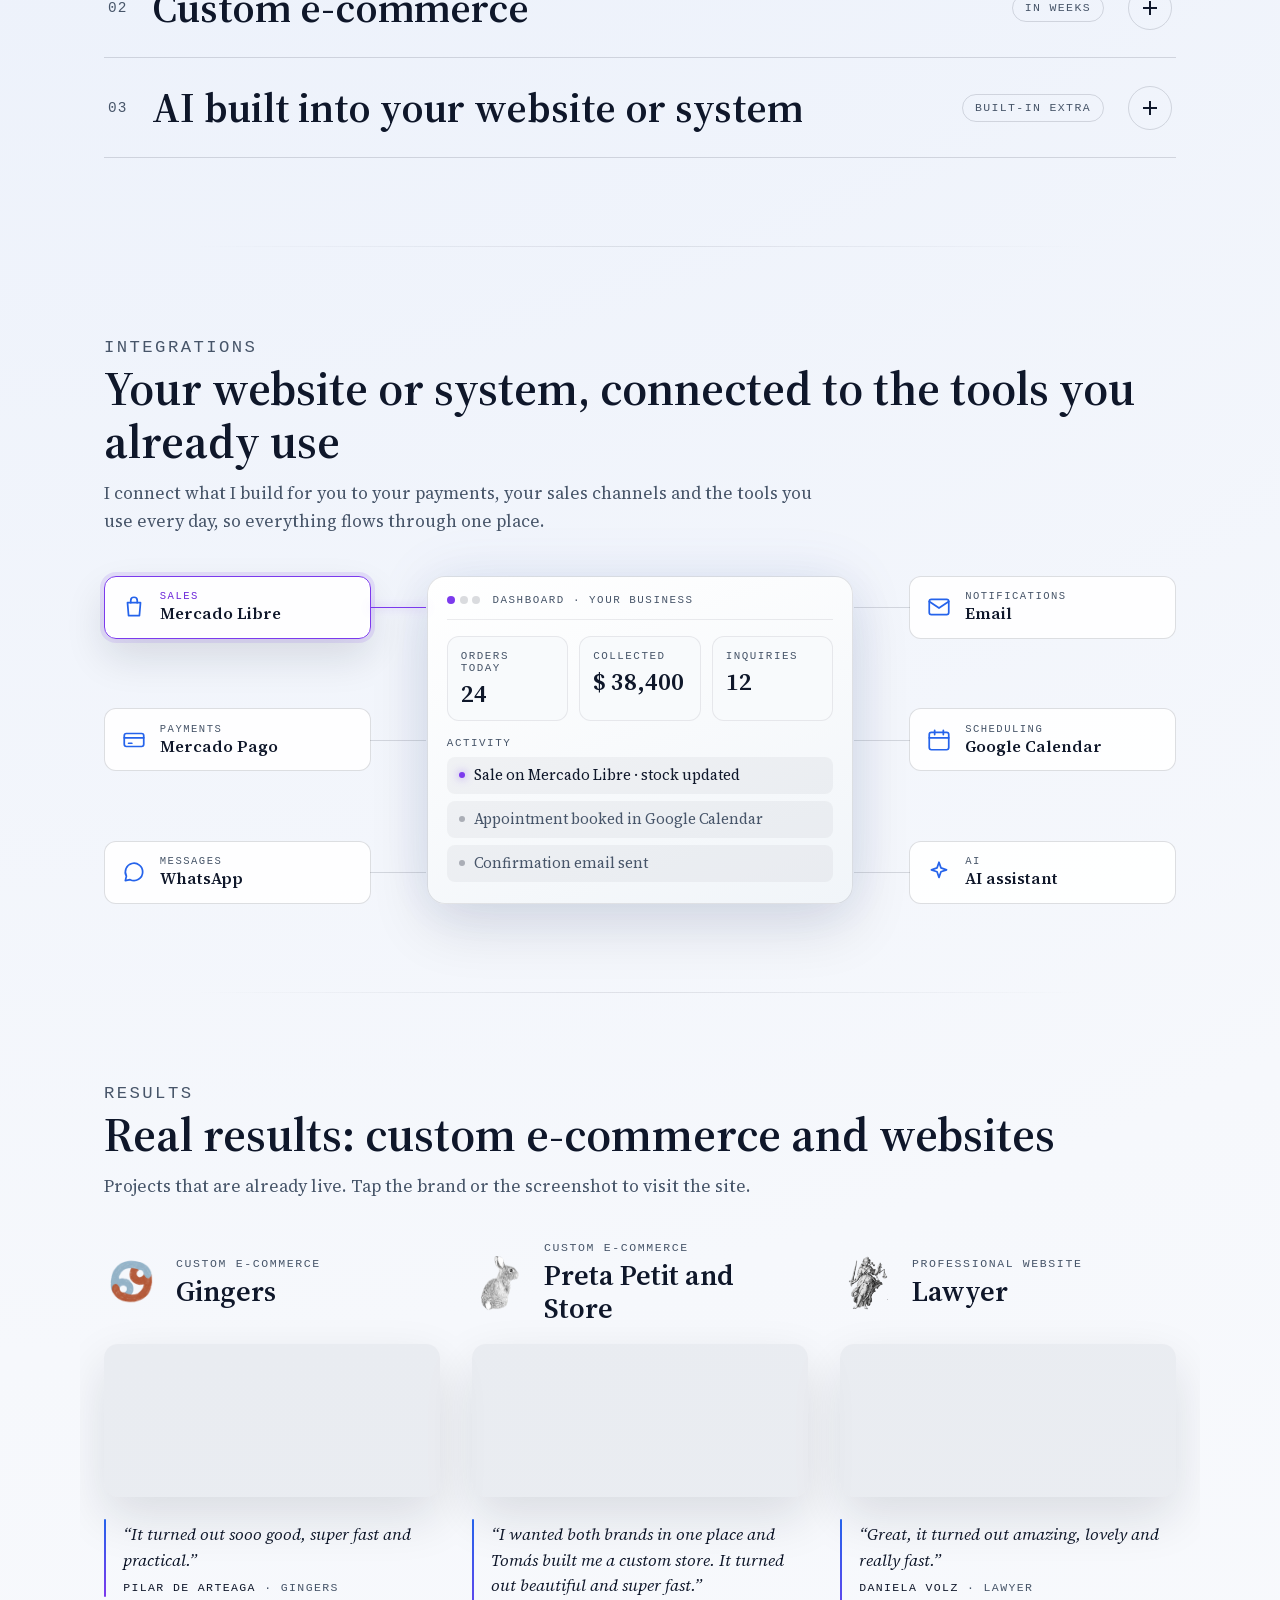
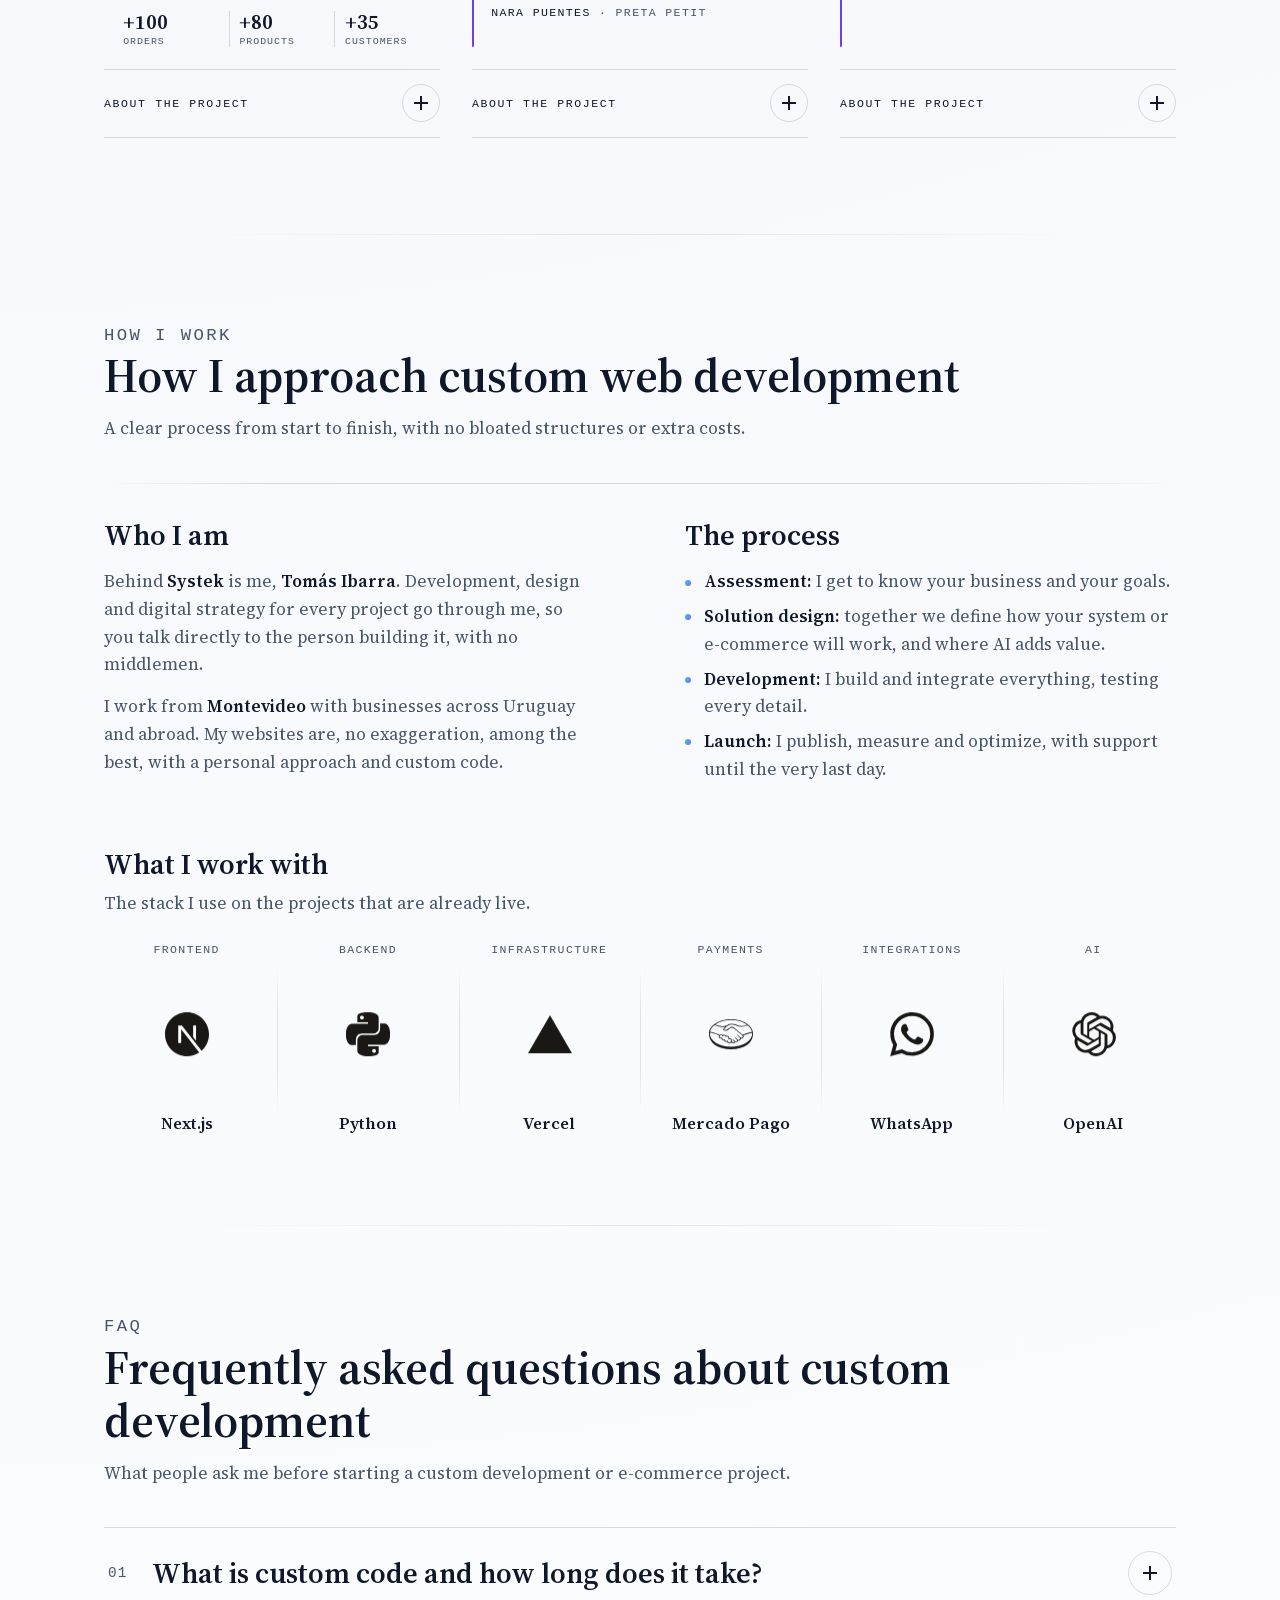
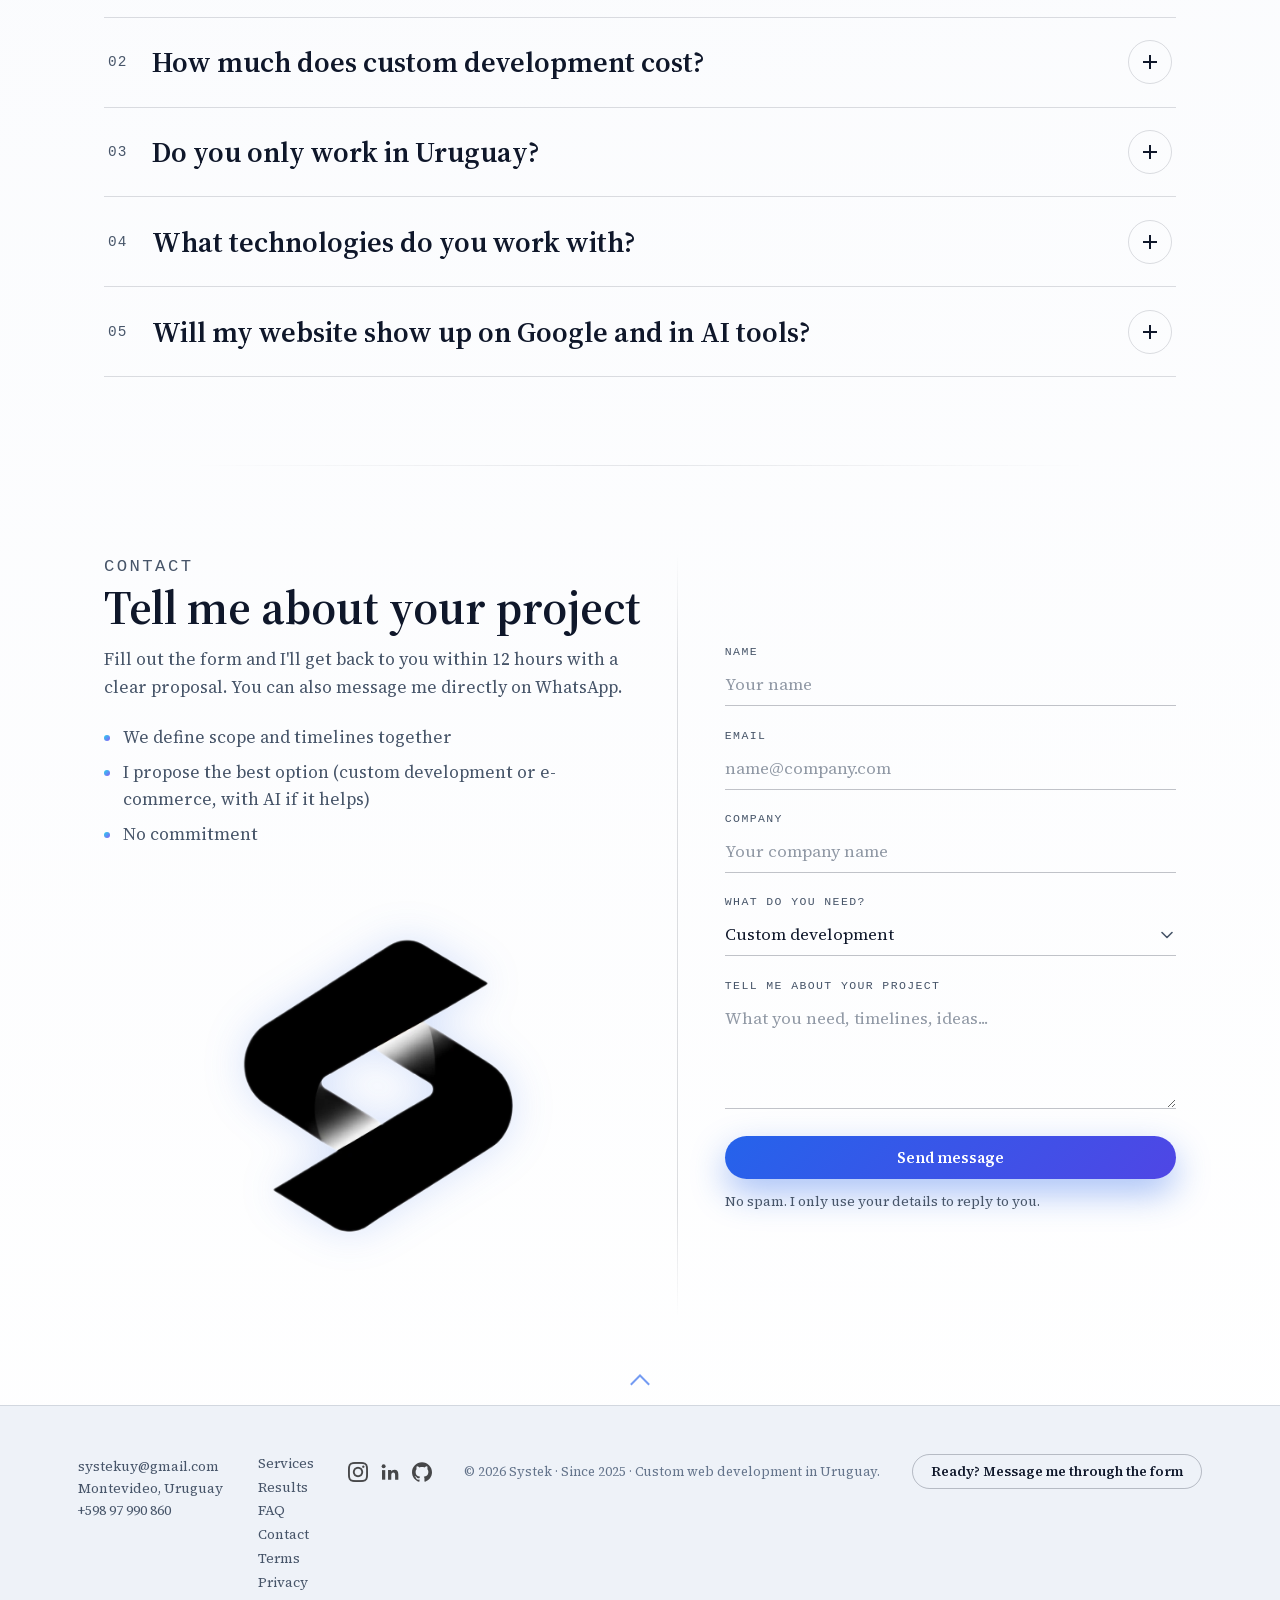
==== commit 48e3011c: "Encabezados de sección sin la rayita decorativa antes del título." ====
--- a/en/index.html
+++ b/en/index.html
@@ -42,8 +42,8 @@
 
   <!-- Performance -->
   <link rel="preload" href="../font/Source_Serif_4/SourceSerif4-Variable-latin.woff2" as="font" type="font/woff2" crossorigin />
-  <link rel="preload" href="../styles.css?v=20261120a" as="style" />
-  <link rel="stylesheet" href="../styles.css?v=20261120a" />
+  <link rel="preload" href="../styles.css?v=20261120b" as="style" />
+  <link rel="stylesheet" href="../styles.css?v=20261120b" />
   <script>
     (function () {
       var root = document.documentElement;
@@ -956,6 +956,6 @@
 
   <a href="https://wa.me/59897990860" class="whatsapp-floating" target="_blank" rel="noopener noreferrer" aria-label="Open WhatsApp chat with Systek"></a>
 
-  <script src="../script.js?v=20261120a" defer></script>
+  <script src="../script.js?v=20261120b" defer></script>
 </body>
 </html>
--- a/styles.css
+++ b/styles.css
@@ -524,20 +524,12 @@
   .eyebrow {
     display: inline-flex;
     align-items: center;
-    gap: 0.6rem;
     margin: 0 0 0.9rem;
     font-family: var(--font-mono);
     font-size: var(--fs-label);
     text-transform: uppercase;
     letter-spacing: 0.14em;
     color: var(--text-soft);
-  }
-
-  .eyebrow::before {
-    content: "";
-    width: 22px;
-    height: 1px;
-    background: var(--cherry);
   }
 
   .section-header h2,
--- a/styles.css
+++ b/styles.css
@@ -524,20 +524,12 @@
   .eyebrow {
     display: inline-flex;
     align-items: center;
-    gap: 0.6rem;
     margin: 0 0 0.9rem;
     font-family: var(--font-mono);
     font-size: var(--fs-label);
     text-transform: uppercase;
     letter-spacing: 0.14em;
     color: var(--text-soft);
-  }
-
-  .eyebrow::before {
-    content: "";
-    width: 22px;
-    height: 1px;
-    background: var(--cherry);
   }
 
   .section-header h2,
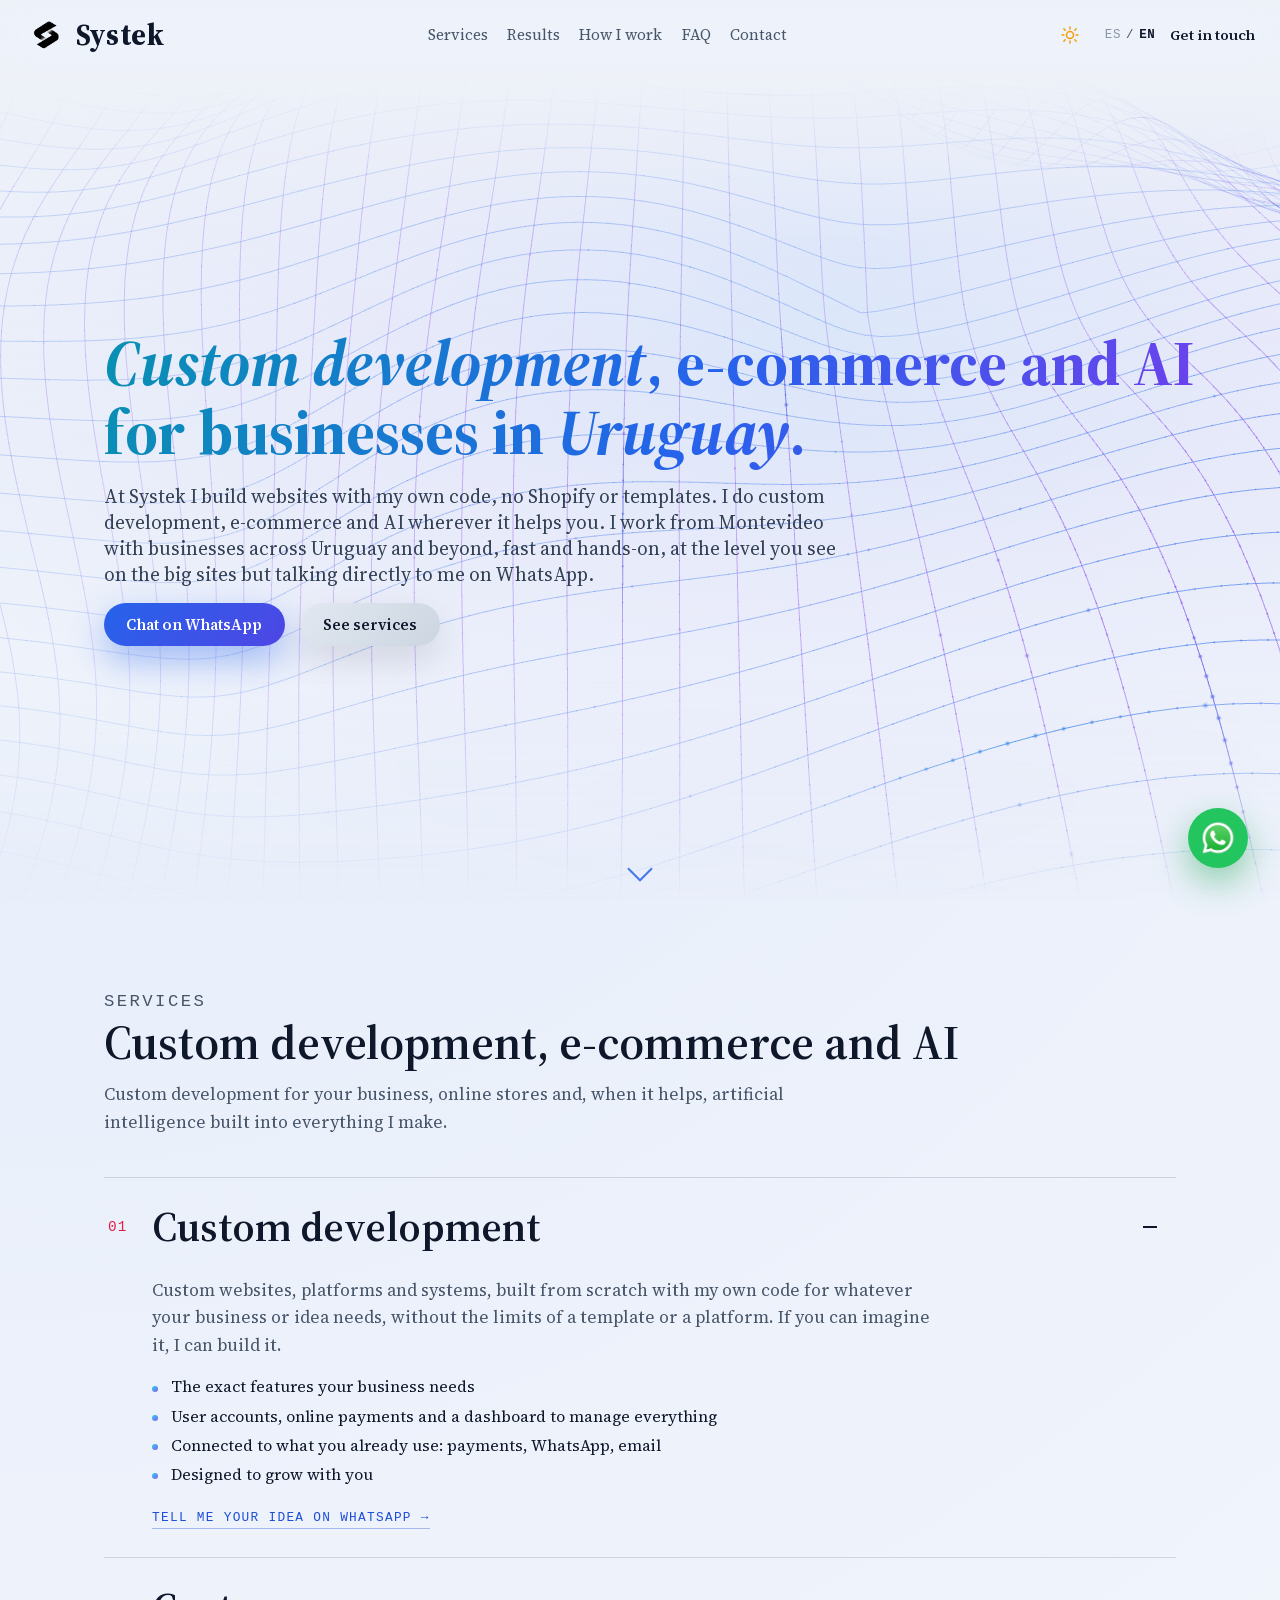
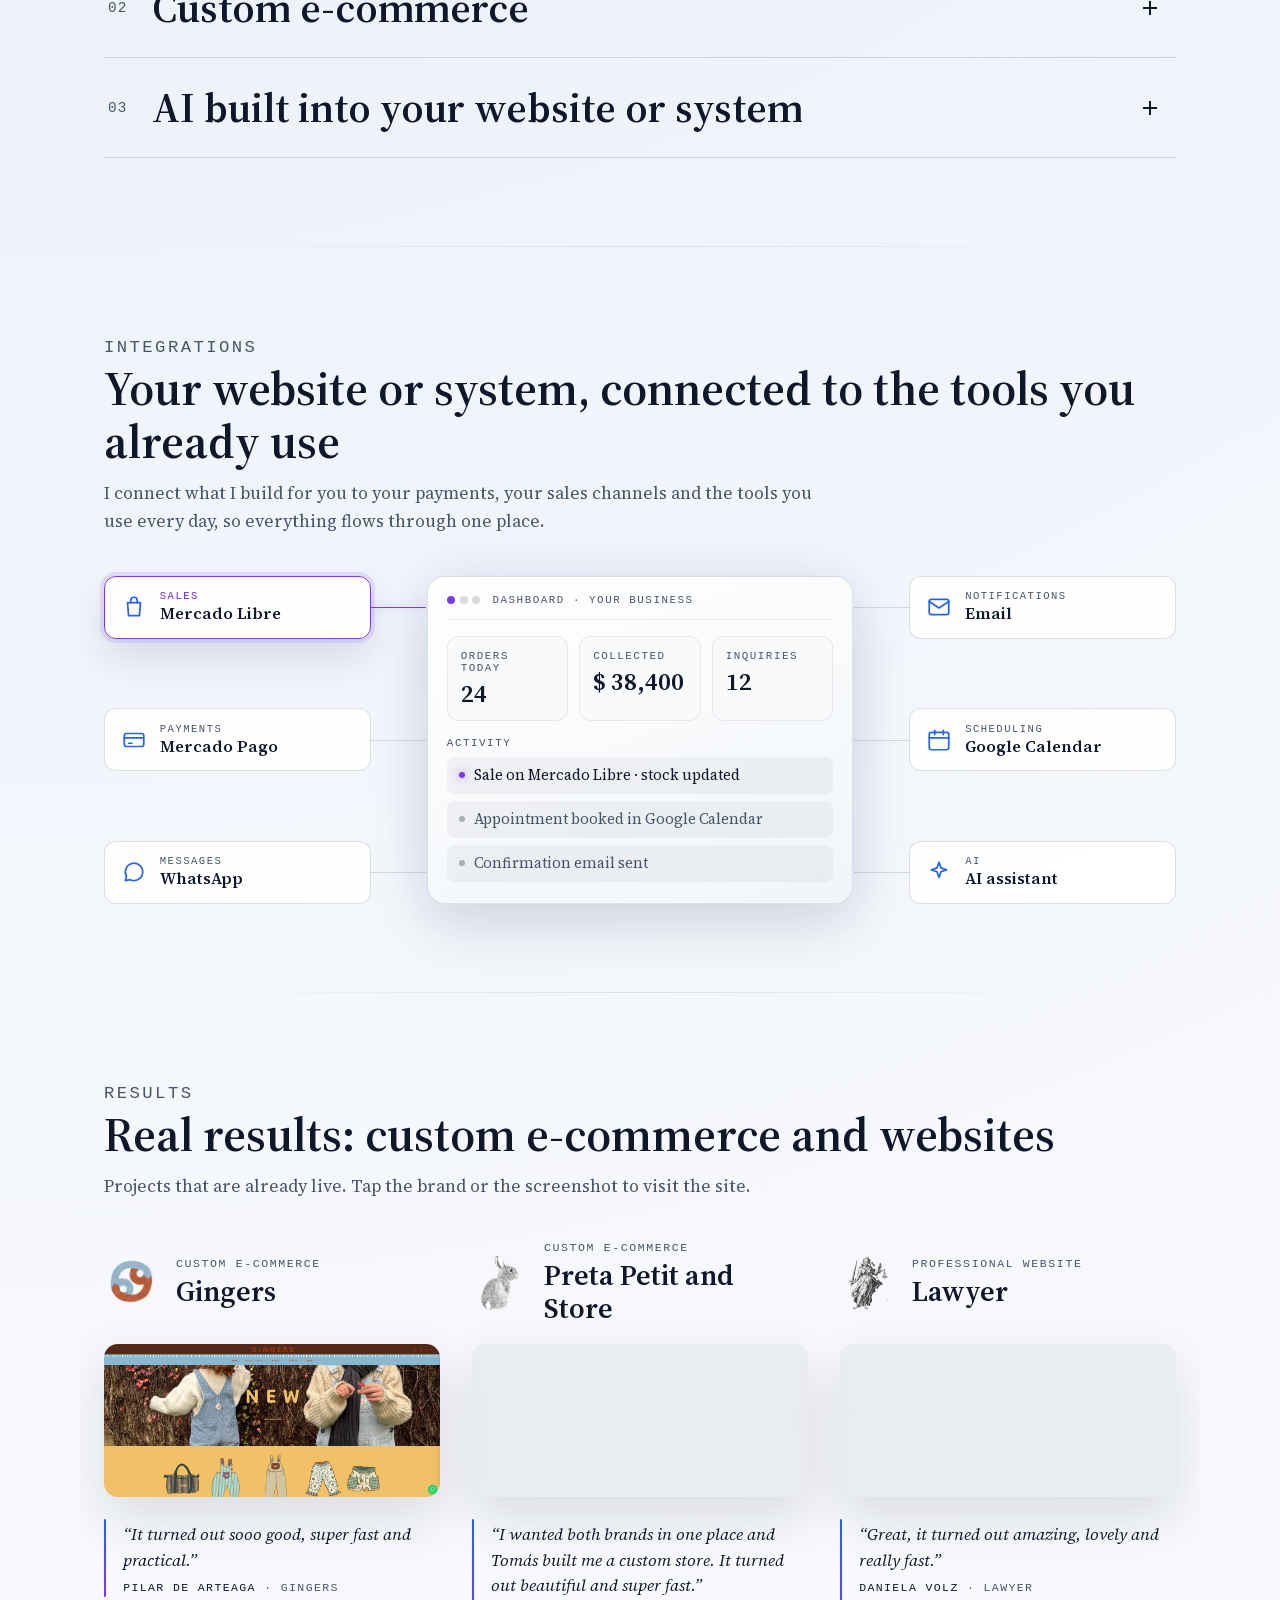
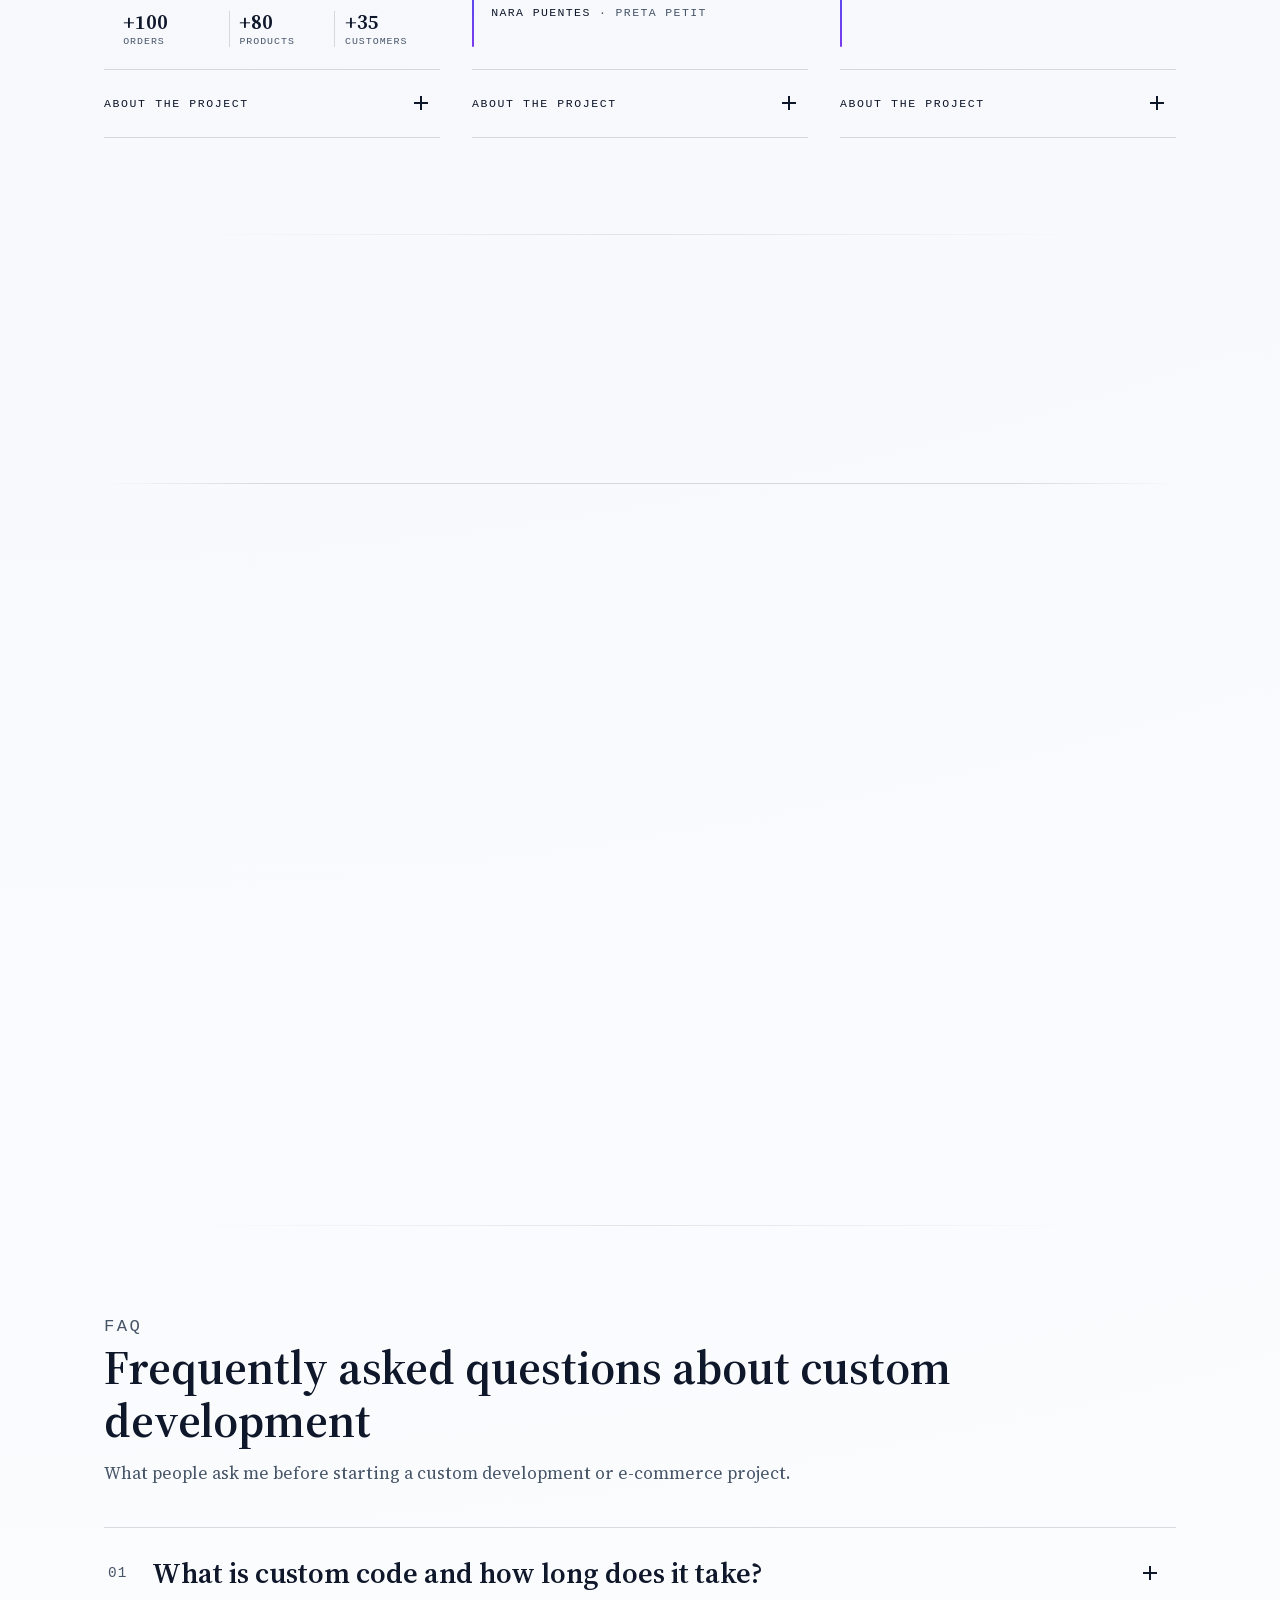
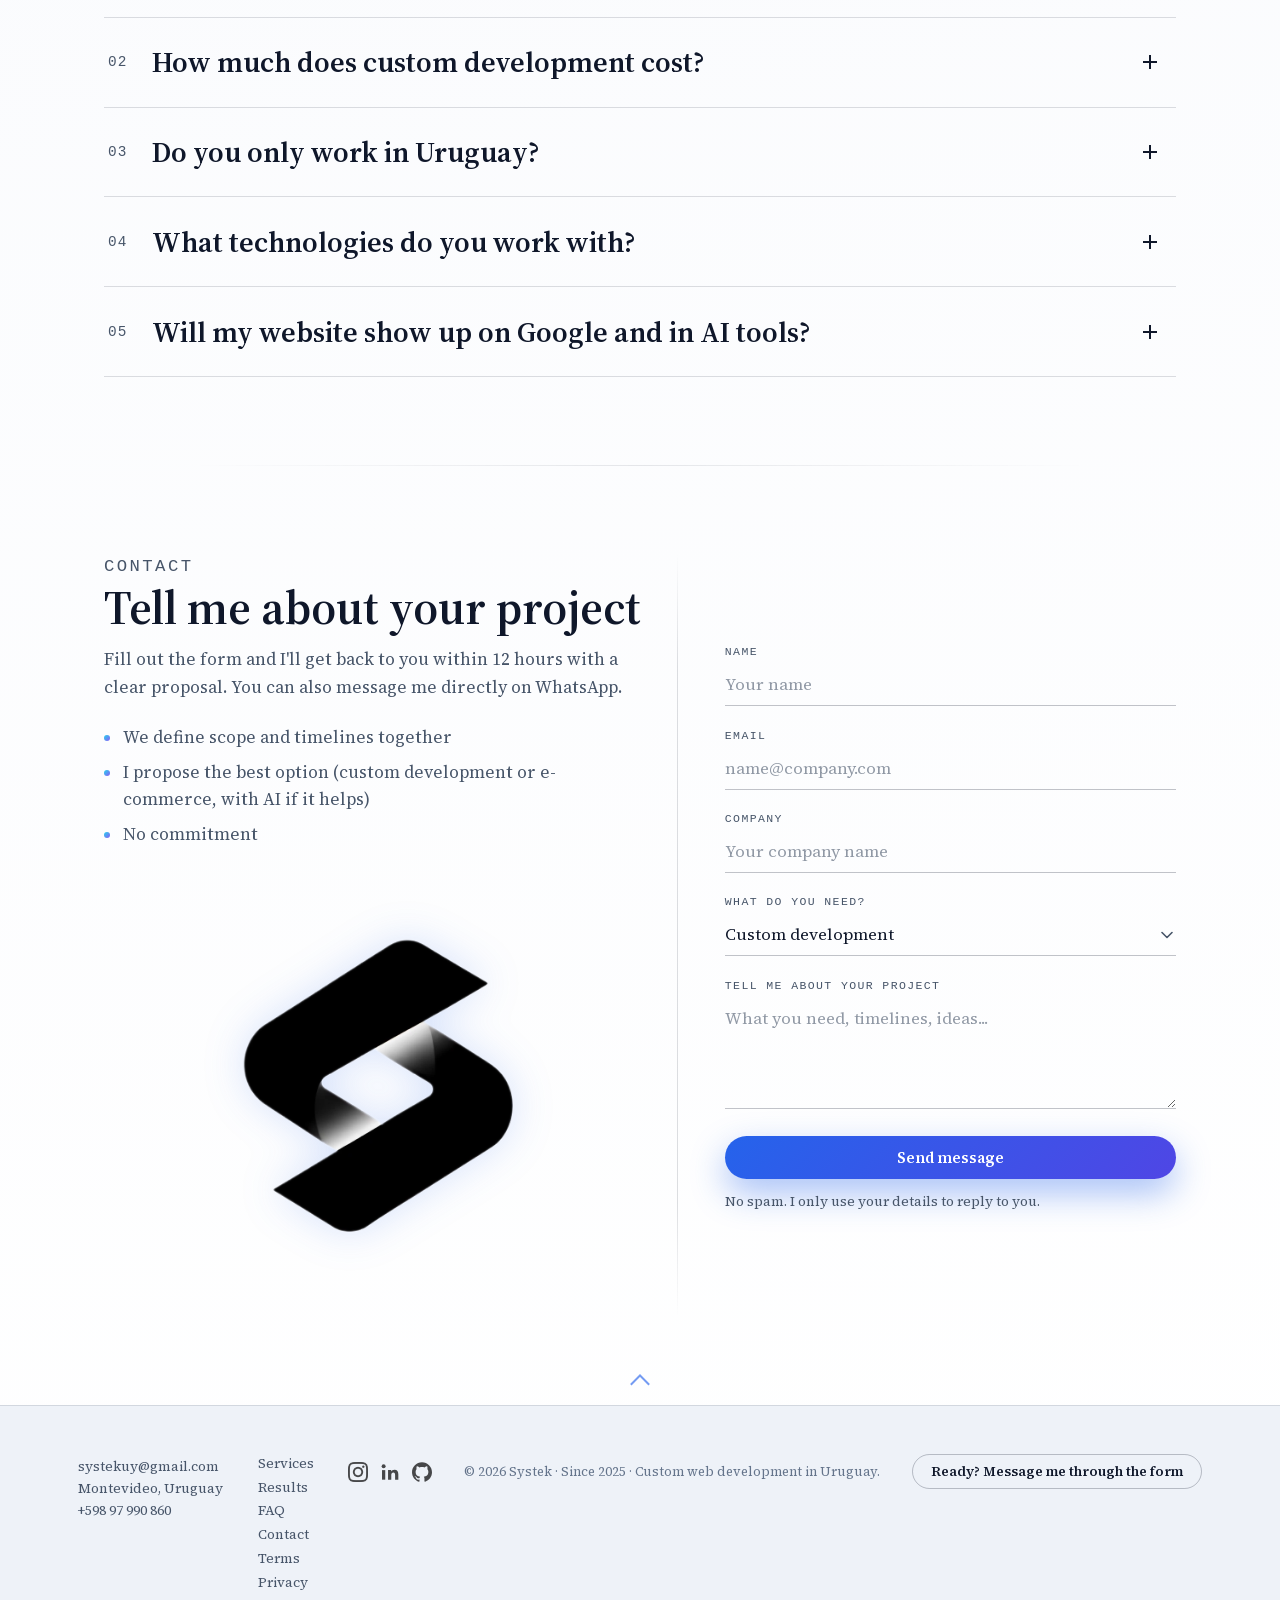
==== commit 0be133d2: "Acordeones más limpios: títulos de servicios sin etiquetas y símbolos de abrir/cerrar sin círculo." ====
--- a/en/index.html
+++ b/en/index.html
@@ -42,8 +42,8 @@
 
   <!-- Performance -->
   <link rel="preload" href="../font/Source_Serif_4/SourceSerif4-Variable-latin.woff2" as="font" type="font/woff2" crossorigin />
-  <link rel="preload" href="../styles.css?v=20261120b" as="style" />
-  <link rel="stylesheet" href="../styles.css?v=20261120b" />
+  <link rel="preload" href="../styles.css?v=20261120c" as="style" />
+  <link rel="stylesheet" href="../styles.css?v=20261120c" />
   <script>
     (function () {
       var root = document.documentElement;
@@ -270,7 +270,6 @@
               <button type="button" class="service-toggle" data-accordion-toggle id="servicio-desarrollos-btn" aria-expanded="true" aria-controls="servicio-desarrollos">
                 <span class="service-num" aria-hidden="true">01</span>
                 <span class="service-title">Custom development</span>
-                <span class="service-tag">Your idea, from scratch</span>
                 <span class="service-icon" aria-hidden="true"></span>
               </button>
             </h3>
@@ -297,7 +296,6 @@
               <button type="button" class="service-toggle" data-accordion-toggle id="servicio-ecommerce-btn" aria-expanded="true" aria-controls="servicio-ecommerce">
                 <span class="service-num" aria-hidden="true">02</span>
                 <span class="service-title">Custom e-commerce</span>
-                <span class="service-tag">In weeks</span>
                 <span class="service-icon" aria-hidden="true"></span>
               </button>
             </h3>
@@ -322,7 +320,6 @@
               <button type="button" class="service-toggle" data-accordion-toggle id="servicio-ia-btn" aria-expanded="true" aria-controls="servicio-ia">
                 <span class="service-num" aria-hidden="true">03</span>
                 <span class="service-title">AI built into your website or system</span>
-                <span class="service-tag">Built-in extra</span>
                 <span class="service-icon" aria-hidden="true"></span>
               </button>
             </h3>
@@ -956,6 +953,6 @@
 
   <a href="https://wa.me/59897990860" class="whatsapp-floating" target="_blank" rel="noopener noreferrer" aria-label="Open WhatsApp chat with Systek"></a>
 
-  <script src="../script.js?v=20261120b" defer></script>
+  <script src="../script.js?v=20261120c" defer></script>
 </body>
 </html>
--- a/styles.css
+++ b/styles.css
@@ -565,7 +565,7 @@
 .service-toggle {
   width: 100%;
   display: grid;
-  grid-template-columns: auto minmax(0, 1fr) auto auto;
+  grid-template-columns: auto minmax(0, 1fr) auto;
   align-items: center;
   gap: 1.5rem;
   padding: 1.6rem 0.25rem;
@@ -597,26 +597,10 @@
   line-height: 1.15;
 }
 
-.service-tag {
-  font-family: var(--font-mono);
-  font-size: var(--fs-label);
-  font-weight: 500;
-  text-transform: uppercase;
-  letter-spacing: 0.12em;
-  color: var(--text-soft);
-  padding: 0.4rem 0.75rem;
-  border: 1px solid var(--border);
-  border-radius: 999px;
-  white-space: nowrap;
-}
-
 .service-icon {
   position: relative;
   width: 44px;
   height: 44px;
-  border: 1px solid var(--border);
-  border-radius: 999px;
-  transition: border-color 0.2s ease, background-color 0.2s ease, transform 0.3s ease;
 }
 
 .service-icon::before,
@@ -638,11 +622,6 @@
 
 .service-toggle[aria-expanded="true"] .service-num {
   color: var(--cherry);
-}
-
-[aria-expanded="true"] > .service-icon {
-  border-color: var(--primary);
-  background: var(--primary-soft);
 }
 
 [aria-expanded="true"] > .service-icon::after {
@@ -2078,20 +2057,16 @@
     font-size: 0.85rem;
   }
 
-  /* Servicios: título arriba, tag abajo */
+  /* Servicios */
   .service-toggle {
     grid-template-columns: auto minmax(0, 1fr) auto;
-    grid-template-areas:
-      "num title icon"
-      ". tag icon";
+    grid-template-areas: "num title icon";
     column-gap: 0.9rem;
-    row-gap: 0.6rem;
     padding: 1.3rem 0;
   }
 
   .service-num { grid-area: num; align-self: start; padding-top: 0.45rem; }
   .service-title { grid-area: title; }
-  .service-tag { grid-area: tag; justify-self: start; white-space: normal; }
   .service-toggle .service-icon { grid-area: icon; width: 40px; height: 40px; }
 
   .service-panel-inner,
--- a/styles.css
+++ b/styles.css
@@ -565,7 +565,7 @@
 .service-toggle {
   width: 100%;
   display: grid;
-  grid-template-columns: auto minmax(0, 1fr) auto auto;
+  grid-template-columns: auto minmax(0, 1fr) auto;
   align-items: center;
   gap: 1.5rem;
   padding: 1.6rem 0.25rem;
@@ -597,26 +597,10 @@
   line-height: 1.15;
 }
 
-.service-tag {
-  font-family: var(--font-mono);
-  font-size: var(--fs-label);
-  font-weight: 500;
-  text-transform: uppercase;
-  letter-spacing: 0.12em;
-  color: var(--text-soft);
-  padding: 0.4rem 0.75rem;
-  border: 1px solid var(--border);
-  border-radius: 999px;
-  white-space: nowrap;
-}
-
 .service-icon {
   position: relative;
   width: 44px;
   height: 44px;
-  border: 1px solid var(--border);
-  border-radius: 999px;
-  transition: border-color 0.2s ease, background-color 0.2s ease, transform 0.3s ease;
 }
 
 .service-icon::before,
@@ -638,11 +622,6 @@
 
 .service-toggle[aria-expanded="true"] .service-num {
   color: var(--cherry);
-}
-
-[aria-expanded="true"] > .service-icon {
-  border-color: var(--primary);
-  background: var(--primary-soft);
 }
 
 [aria-expanded="true"] > .service-icon::after {
@@ -2078,20 +2057,16 @@
     font-size: 0.85rem;
   }
 
-  /* Servicios: título arriba, tag abajo */
+  /* Servicios */
   .service-toggle {
     grid-template-columns: auto minmax(0, 1fr) auto;
-    grid-template-areas:
-      "num title icon"
-      ". tag icon";
+    grid-template-areas: "num title icon";
     column-gap: 0.9rem;
-    row-gap: 0.6rem;
     padding: 1.3rem 0;
   }
 
   .service-num { grid-area: num; align-self: start; padding-top: 0.45rem; }
   .service-title { grid-area: title; }
-  .service-tag { grid-area: tag; justify-self: start; white-space: normal; }
   .service-toggle .service-icon { grid-area: icon; width: 40px; height: 40px; }
 
   .service-panel-inner,
